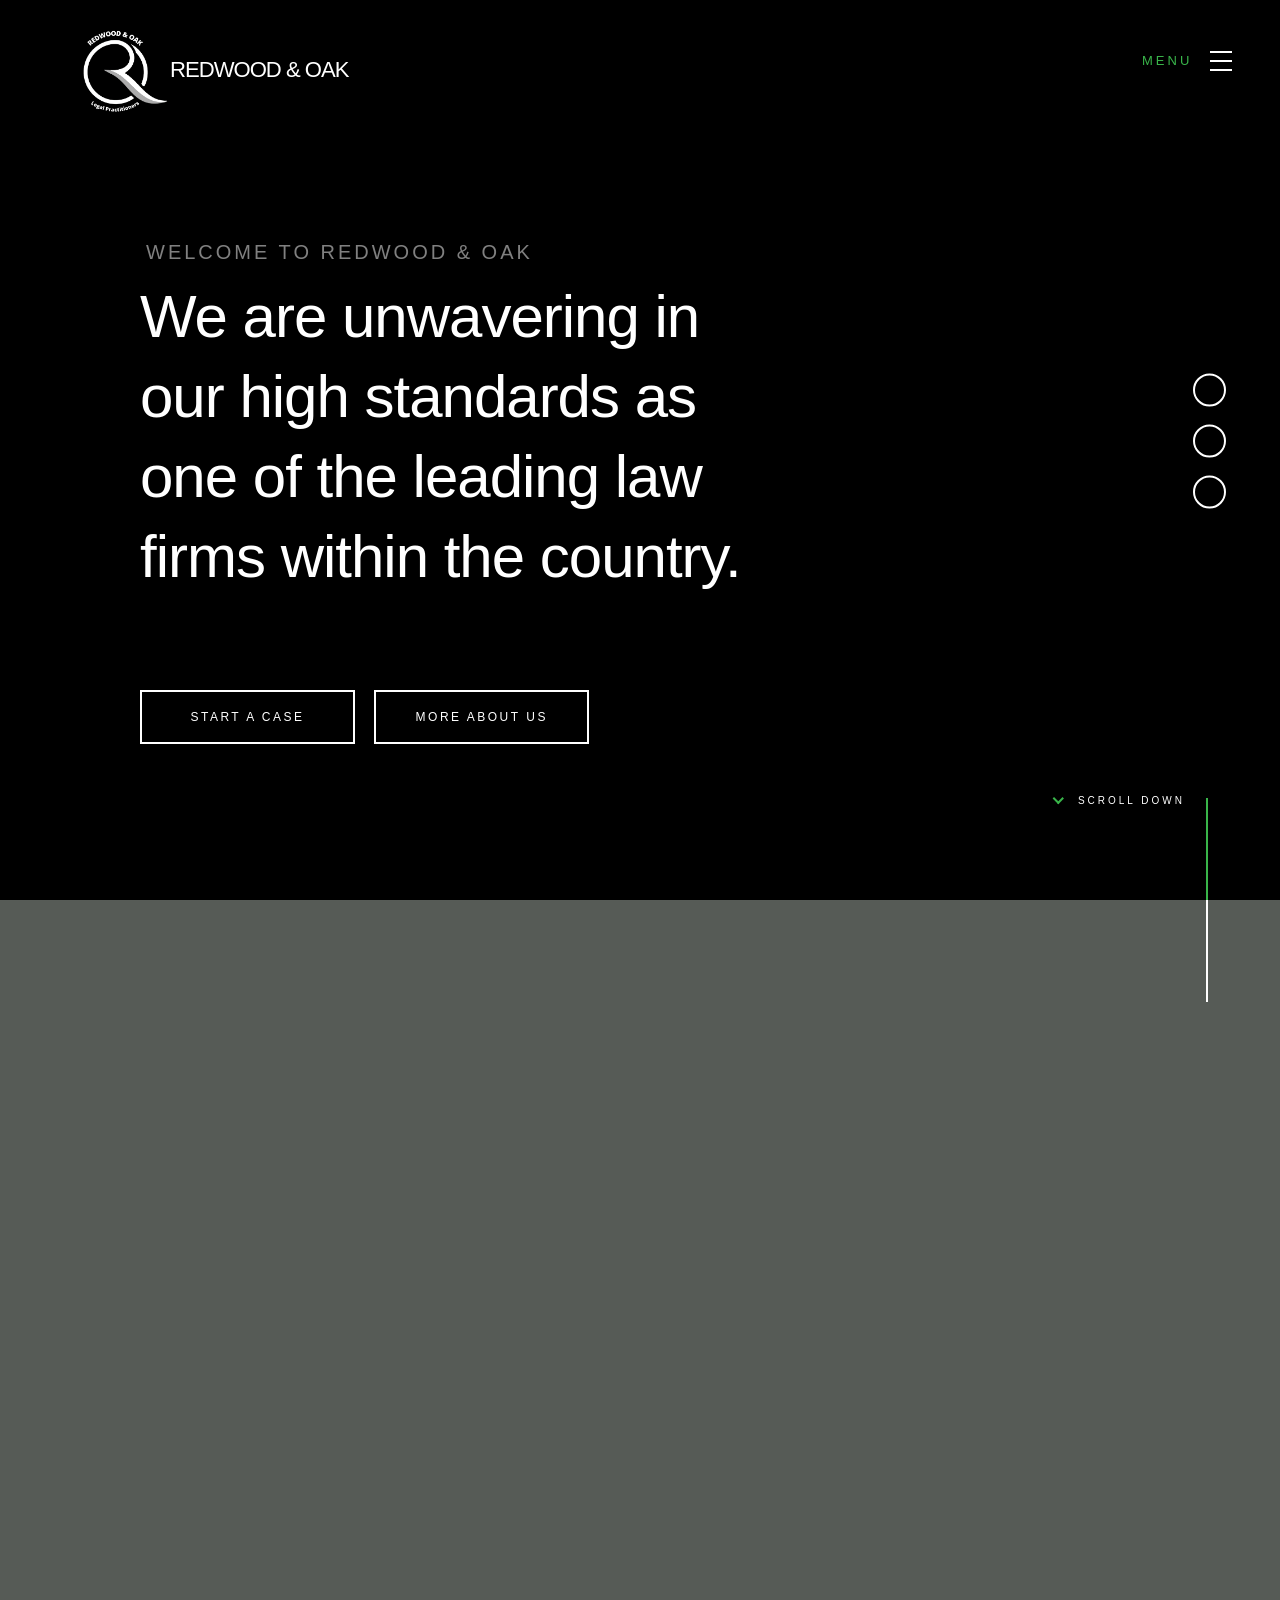
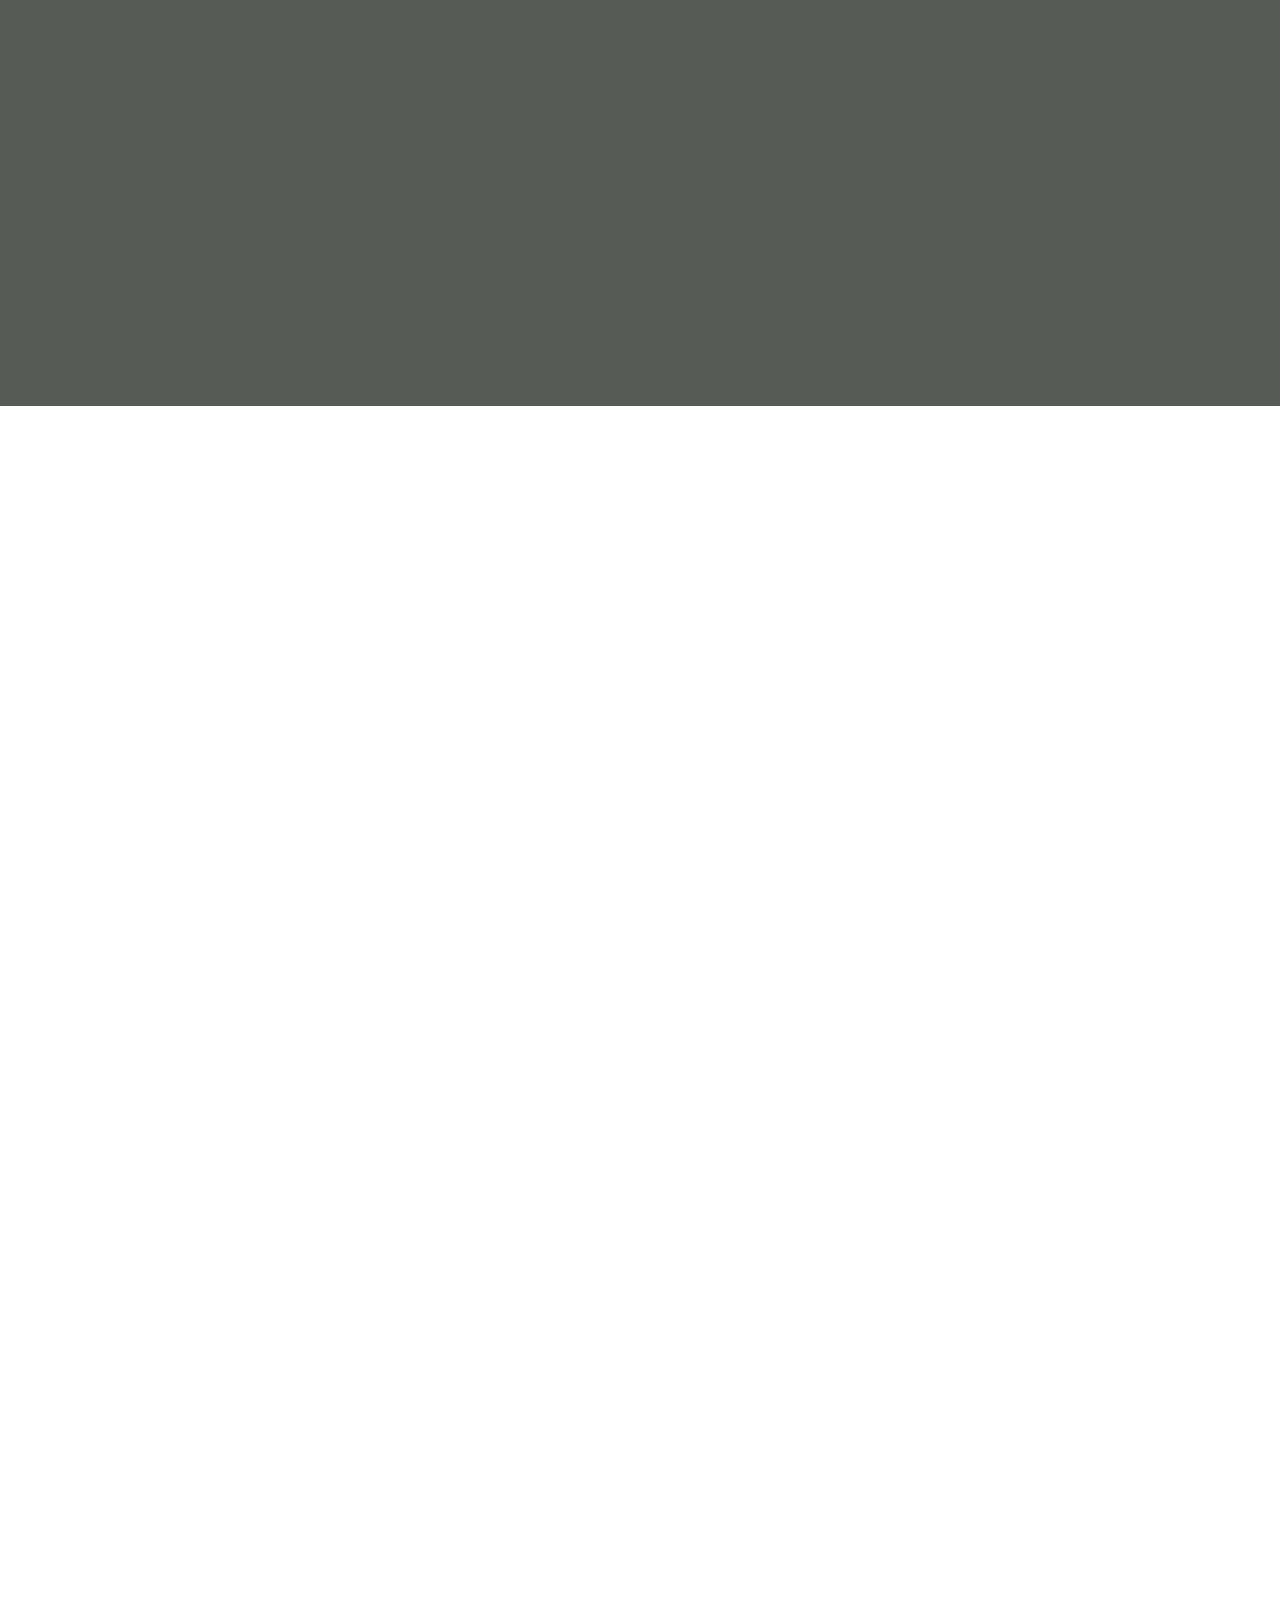
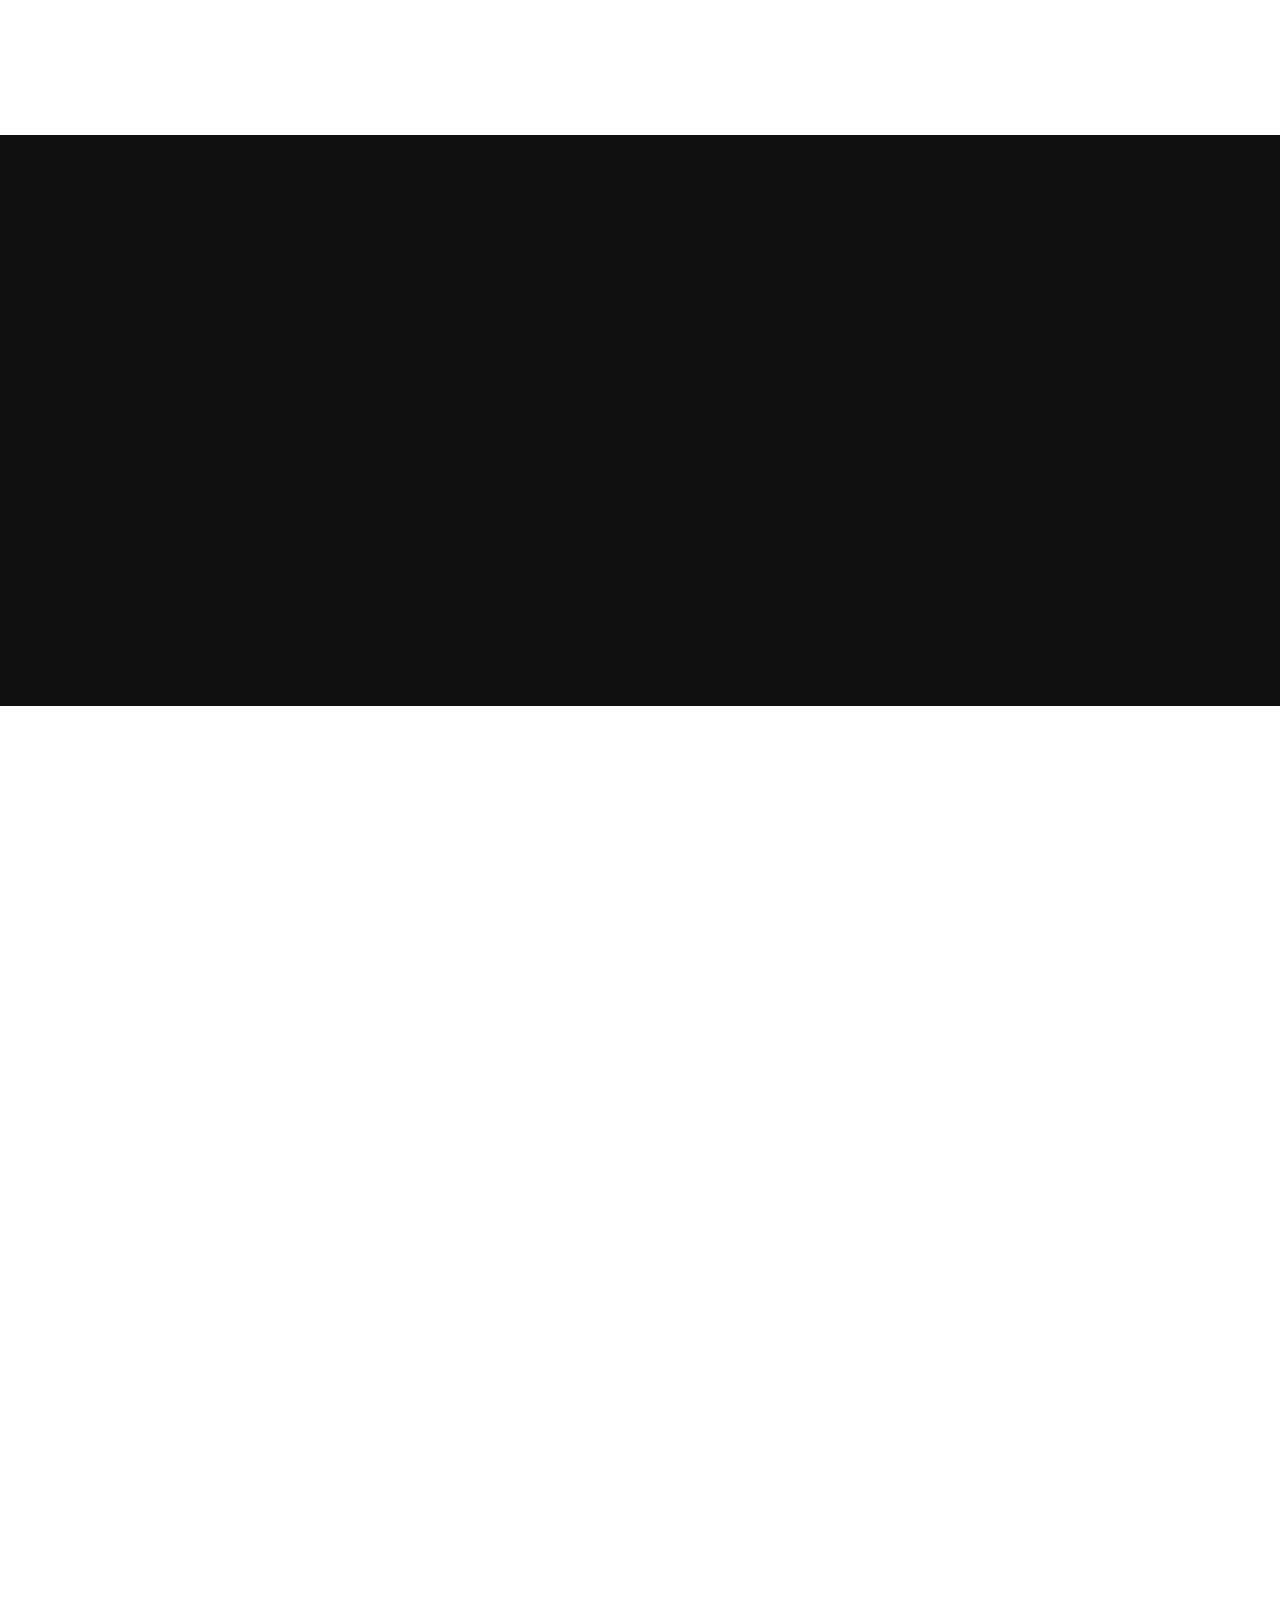
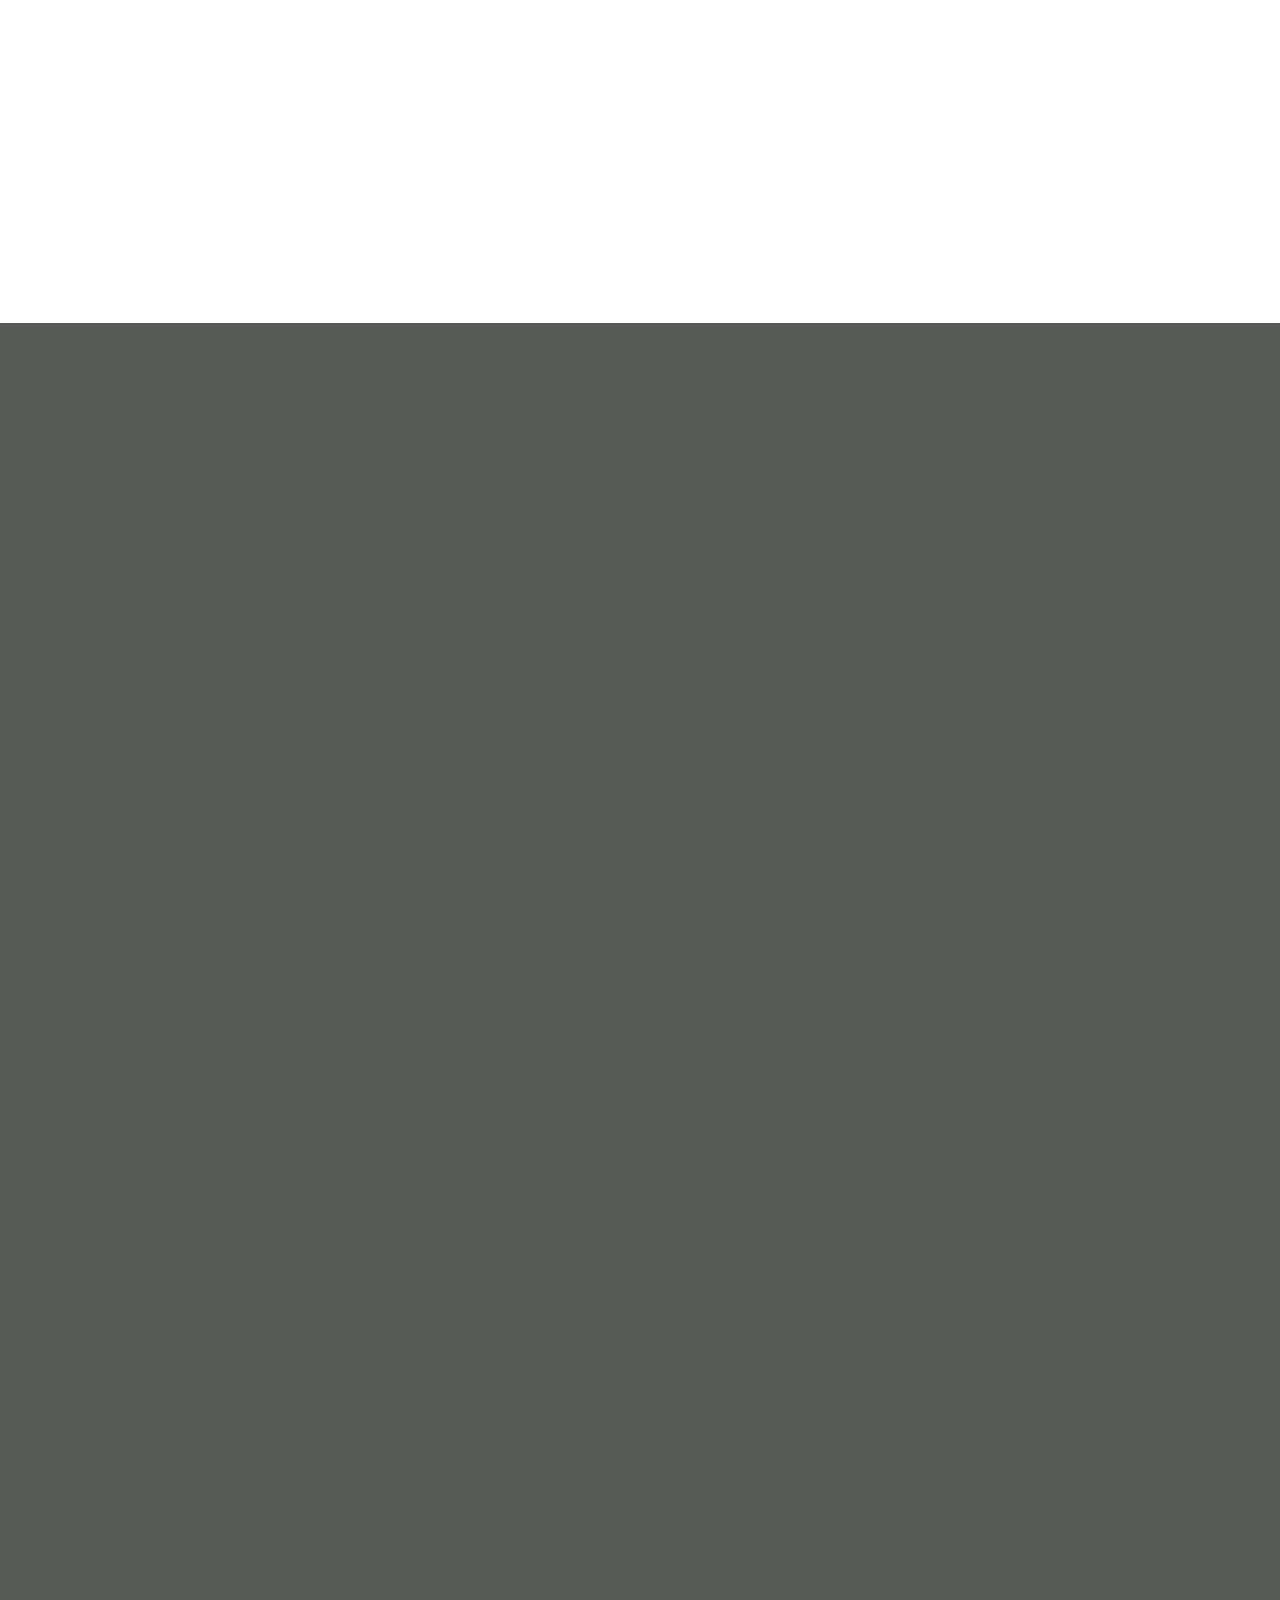
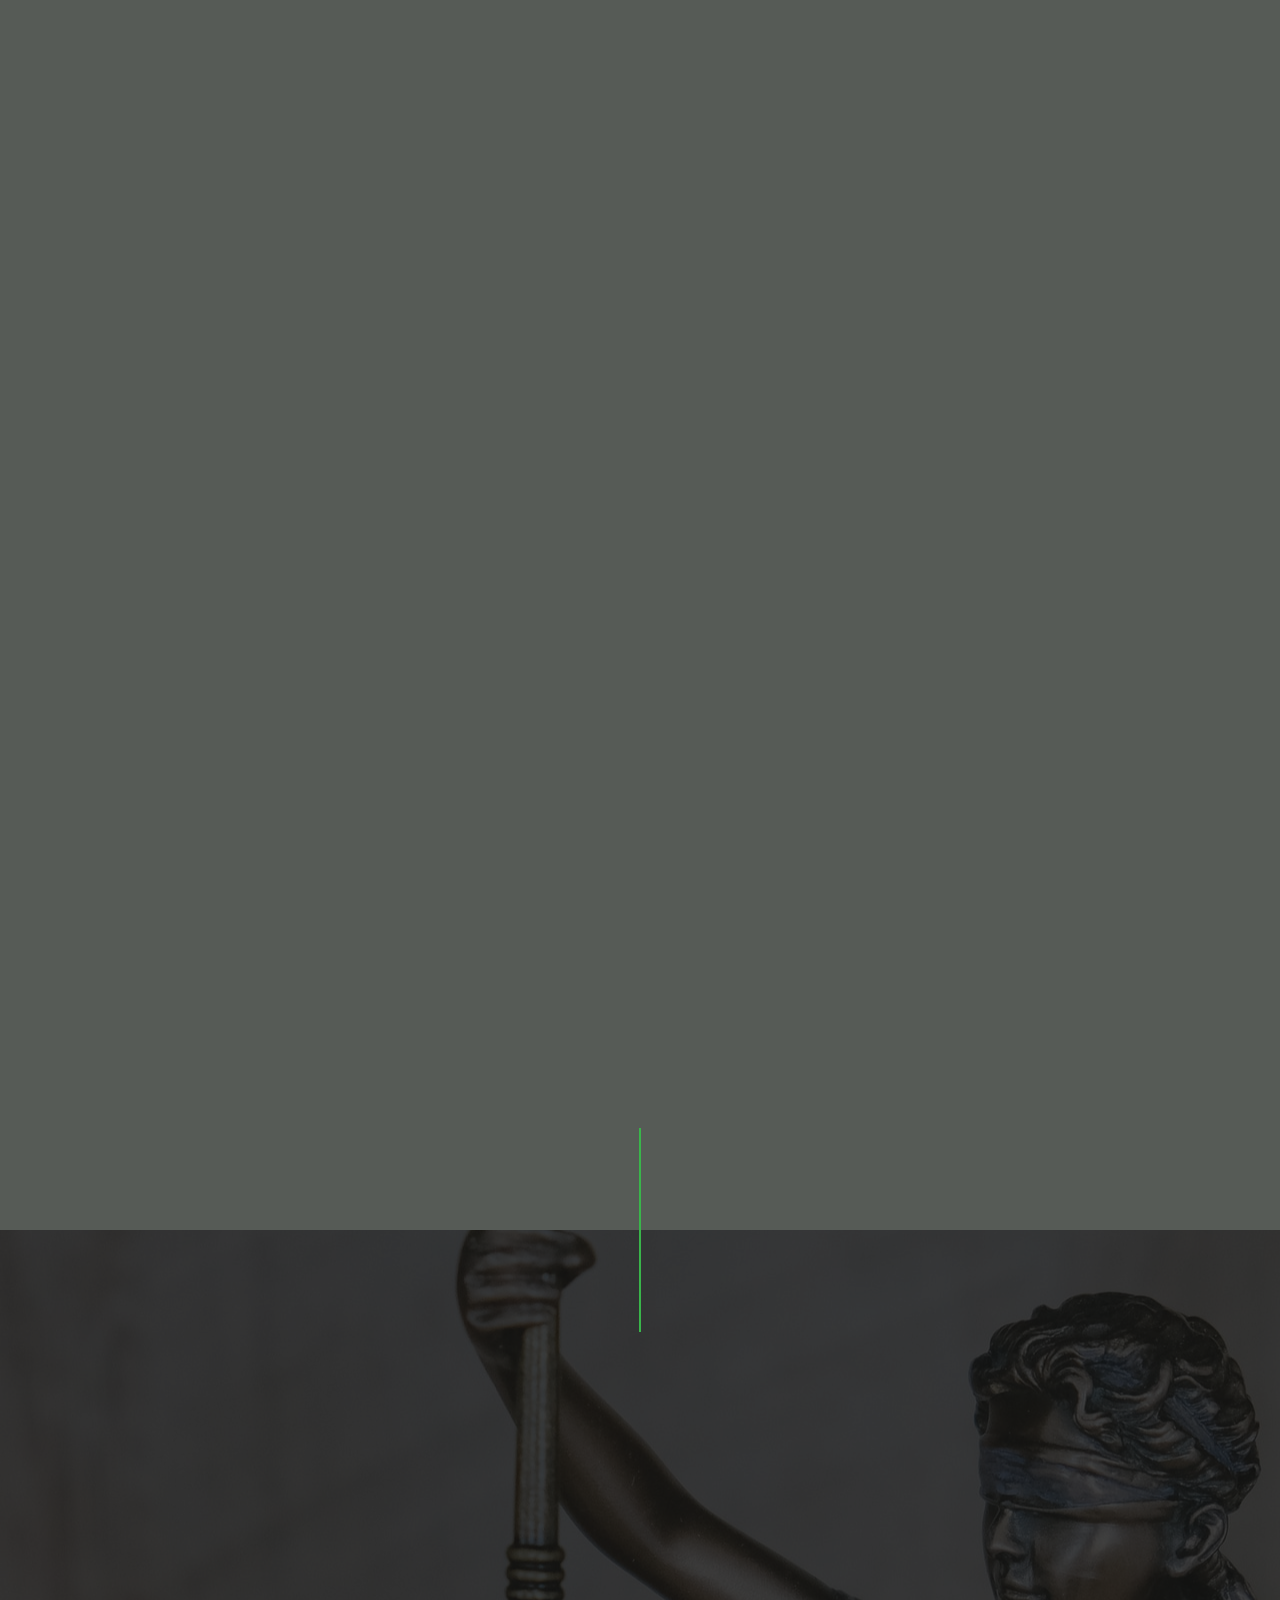
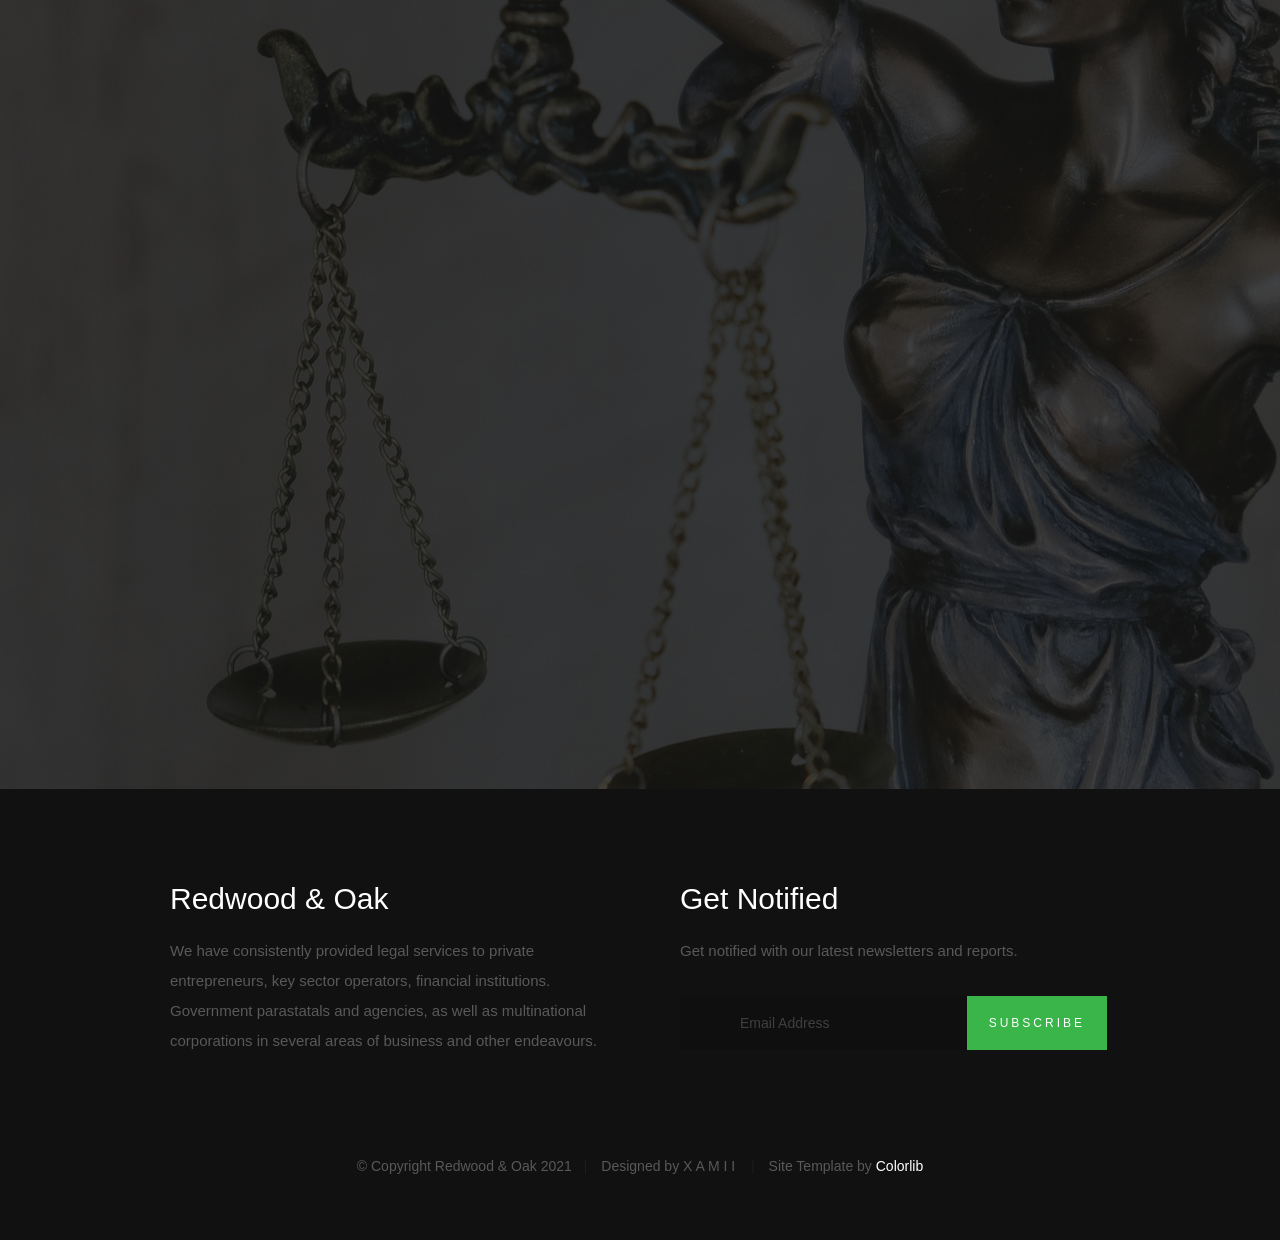
==== index.html @ 97a29e8b "Update index.html" ====
<!DOCTYPE html>
<!--[if lt IE 9 ]><html class="no-js oldie" lang="en"> <![endif]-->
<!--[if IE 9 ]><html class="no-js oldie ie9" lang="en"> <![endif]-->
<!--[if (gte IE 9)|!(IE)]><!-->
<html class="no-js" lang="en">
<!--<![endif]-->

<head>

    <!--- basic page needs
    ================================================== -->
    <meta charset="utf-8">
    <title>Redwood & Oak</title>
    <meta name="description" content="Redwood and Oak, Nigerian law firms, Law firms in Nigeria, Top law firms in Nigeria, Best law firms in Nigeria, Law firms in Port-Harcourt, Nigeria, Law, Port-Harcourt, Court, Litigation, Business Law, Criminal Law, Land Law, Commercial Law,Property Law">
    <meta name="author" content="Redwood and Oak">

    <!-- mobile specific metas
    ================================================== -->
    <meta name="viewport" content="width=device-width, initial-scale=1">

    <!-- CSS
    ================================================== -->
    <link rel="stylesheet" href="css/base.css">
    <link rel="stylesheet" href="css/vendor.css">
    <link rel="stylesheet" href="css/main.css">

    <!-- script
    ================================================== -->
    <script src="js/modernizr.js"></script>
    <script src="js/pace.min.js"></script>

    <!-- favicons
    ================================================== -->
    <link rel="shortcut icon" href="images/RWbg1.png" type="image/x-icon">
    <link rel="icon" href="images/RWbg1.png" type="image/x-icon">

</head>

<body id="top">

    <!-- header
    ================================================== -->
    <header class="s-header">

        <div class="header-logo">
            <a class="site-logo" href="index.html">
                <img src="images/RWlogo2.png" alt="Homepage">
            </a>
            <h1>REDWOOD & OAK</h1>
            
        </div>

        <nav class="header-nav">

            <a href="#0" class="header-nav__close" title="close"><span>Close</span></a>

            <div class="header-nav__content">
                <h3>Navigation</h3>
                
                <ul class="header-nav__list">
                    <li class="current"><a class="smoothscroll"  href="#home" title="home">Home</a></li>
                    <li><a class="smoothscroll"  href="#about" title="about">About</a></li>
                    <li><a class="smoothscroll"  href="#services" title="services">Services</a></li>
                    <li><a class="smoothscroll"  href="#works" title="works">Our Team</a></li>
                    <li><a class="smoothscroll"  href="#clients" title="clients">Clients</a></li>
                    <li><a class="smoothscroll"  href="#contact" title="contact">Contact</a></li>
                </ul>
    
                <p> OUR VISION <br> To be the Go-To Law Firm <br> 
                    
                    OUR MISSION  <br> To Render Effective Service with Proffesionalism & Integrity</p>
    
                <ul class="header-nav__social">
                    <li>
                        <a href="#"><i class="fa fa-facebook"></i></a>
                    </li>
                    <li>
                        <a href="#"><i class="fa fa-twitter"></i></a>
                    </li>
                    <li>
                        <a href="#"><i class="fa fa-instagram"></i></a>
                    </li>
                
                </ul>

            </div> <!-- end header-nav__content -->

        </nav>  <!-- end header-nav -->

        <a class="header-menu-toggle" href="#0">
            <span class="header-menu-text">Menu</span>
            <span class="header-menu-icon"></span>
        </a>

    </header> <!-- end s-header -->


    <!-- home
    ================================================== -->
    <section id="home" class="s-home target-section" data-parallax="scroll" data-image-src="images/ham2.jpg" data-natural-width=1920 data-natural-height=1280 data-position-y=center>

        <div class="overlay"></div>
        <div class="shadow-overlay"></div>

        <div class="home-content">

            <div class="row home-content__main">

                <h3>Welcome to Redwood & Oak</h3>

                <h1>
                    We are unwavering in <br>
                    our high standards as <br>
                    one of the leading law <br>
                    firms within the country.
                </h1>

                <div class="home-content__buttons">
                    <a href="#contact" class="smoothscroll btn btn--stroke">
                        Start a Case
                    </a>
                    <a href="#about" class="smoothscroll btn btn--stroke">
                        More About Us
                    </a>
                </div>

            </div>

            <div class="home-content__scroll">
                <a href="#about" class="scroll-link smoothscroll">
                    <span>Scroll Down</span>
                </a>
            </div>

            <div class="home-content__line"></div>

        </div> <!-- end home-content -->


        <ul class="home-social">
            <li>
                <a href="#0"><i class="fa fa-facebook" aria-hidden="true"></i><span>Facebook</span></a>
            </li>
            <li>
                <a href="#0"><i class="fa fa-twitter" aria-hidden="true"></i><span>Twiiter</span></a>
            </li>
            <li>
                <a href="#0"><i class="fa fa-instagram" aria-hidden="true"></i><span>Instagram</span></a>
            </li>
            
        </ul> 
        <!-- end home-social -->

    </section> <!-- end s-home -->


    <!-- about
    ================================================== -->
    <section id='about' class="s-about">

        <div class="row section-header has-bottom-sep" data-aos="fade-up">
            <div class="col-full">
                <h3 class="subhead subhead--dark">Hello There</h3>
                <h1 class="display-1 display-1--light">We Are Redwood & Oak <br> Legal Practitioners</h1>
            </div>
        </div> <!-- end section-header -->

        <div class="row about-desc" data-aos="fade-up">
            <div class="col-full">
                <p>
                    Consistently aimed at protecting the interests of its clients and poised to meet the challenges of a dynamic economy, Redwood & Oak is a Firm of brilliant, competent, insightful and experienced Legal Practitioners equipped with up-to-date information technology systems with varied experiences in different areas of legal practice, who make good use of sound judgment and modern tools to accomplish the Firm’s goals. 
                </p>
                <p>Besides professionalism, results, speed and innovation are the main thrust of the Firm’s practice.</p>
            </div>
        </div> <!-- end about-desc -->

        <div class="row about-stats stats block-1-3 block-m-1-2 block-mob-full" data-aos="fade-up">
                
            <div class="col-block stats__col ">
                <div class="stats__count">15</div>
                <h5>Awards Received</h5>
            </div>
            <!-- <div class="col-block stats__col">
                <div class="stats__count">1505</div>
                <h5>Cups of Coffee</h5>
            </div> -->
            <div class="col-block stats__col">
                <div class="stats__count">102</div>
                <h5>Cases Completed</h5>
            </div>
            <div class="col-block stats__col">
                <div class="stats__count">105</div>
                <h5>Happy Clients</h5> 
            </div>

        </div> <!-- end about-stats -->
        <div class="about__line"></div>

    </section> <!-- end s-about -->


    <!-- services
    ================================================== -->
    <section id='services' class="s-services">

        <div class="row section-header has-bottom-sep" data-aos="fade-up">
            <div class="col-full">
                <h3 class="subhead">What We Do</h3>
                <h1 class="display-2">We’ve got everything you need to handle that case today.</h1>
            </div>
        </div> <!-- end section-header -->

        <div class="row services-list block-1-2 block-tab-full">

            <div class="col-block service-item" data-aos="fade-up">
                <div class="service-icon">
                    <i class="icon-earth"></i>
                </div>
                <div class="service-text">
                    <h3 class="h2">Commercial & Cooporate</h3>
                    <p>We provide adequate cooporate advisory services to various businesses using our vast experience to provide pragmatic
                        and innovative business solutions that aids our clients implementation of effective business practices.
                    </p>
                </div>
            </div>

            <div class="col-block service-item" data-aos="fade-up">
                <div class="service-icon">
                    <i class="icon-group"></i>
                </div>
                <div class="service-text">
                    <h3 class="h2">Finance</h3>
                    <p>Our Finance Practice we provide a vast range of legal services to financial institutions, advisers and service regulators, 
                        as well as individual and corporate clients across various sectors and industries.
                    </p>
                </div>
            </div>

            <div class="col-block service-item" data-aos="fade-up">
                <div class="service-icon">
                    <i class="icon-group"></i>
                </div>  
                <div class="service-text">
                    <h3 class="h2">Real Estate</h3>
                    <p>We offer advantages arising from our proven capability in dealing with challenges that arise in large scale corporate finance transaction in the real estate sector.
                       We assist them with Major acquisition, administering & selling down of holding structures.
                       Including construction and environmental matters
                       Letting, sale and leaseback arrangements.
                    </p>
                </div>
            </div>

            <div class="col-block service-item" data-aos="fade-up">
                <div class="service-icon">
                    <i class="icon-earth"></i>
                </div>
                <div class="service-text">
                    <h3 class="h2">Tax</h3>
                    <p>We provide provide complex transaction structuring tax advice as well as implementation support to clients.  
                       Well renowned for our excellent work in representing leading businesses in tax related domestic and international arbitrations, 
                        litigation and negotiations against various levels of government in Nigeria.
                    </p>
                </div>
            </div>

            <div class="col-block service-item" data-aos="fade-up">
                <div class="service-icon">
                    <i class="icon-earth"></i>
                </div>
                <div class="service-text">
                    <h3 class="h2">Energy(Oil & Gas) & Natural Resources</h3>
                    <p>Our expertise spans the entire value chain from upstream exploration and production to oil and gas processing, transportation, commercialization and utilization.
                        We also advise on environmental and regulatory requirements, and assist in formulating and evaluating various methods of Project Financing. 
                    </p>
                </div>
            </div>
    
            <div class="col-block service-item" data-aos="fade-up">
                <div class="service-icon"><i class="icon-lego-block"></i></div>
                <div class="service-text">
                    <h3 class="h2">Other Competences</h3>
                    <ul style="list-style-type: none;">
                        <li>Aviation Law</li>
                        <li>Maritime Law</li>
                        <li>Criminal Litigation</li>
                        <li>Family Law</li>
                        <li>Industrial and Labour Law</li>
                        <li>Collection and Recoveries</li>
                    </ul>
                </div>
            </div>

        </div> <!-- end services-list -->

    </section> <!-- end s-services -->


    <!-- works
    ================================================== -->
    <section id='works' class="s-works">

        <div class="intro-wrap">
                
            <div class="row section-header has-bottom-sep light-sep" data-aos="fade-up">
                <div class="col-full">
                    <h3 class="subhead">Our Team</h3>
                    <h1 class="display-2 display-2--light">Our Highly Skilled Team </h1>
                </div>
            </div> <!-- end section-header -->

        </div> <!-- end intro-wrap -->

        <div class="row works-content">
            <div class="col-full masonry-wrap">
                <div class="masonry">
    
                    <div class="masonry__brick" data-aos="fade-up">
                        <div class="item-folio">
                                
                            <div class="item-folio__thumb">
                                <a href="images/portfolio/gallery/omu1.jpg" class="thumb-link" title="" data-size="3092x3865">
                                    <img src="images/portfolio/omu1.jpg" 
                                         alt="">
                                </a>
                            </div>
    
                            <div class="item-folio__text">
                                <h3 class="item-folio__title">
                                    FRANK-BRIGGS, OMUBO VICTOR (JP)
                                </h3>
                                <p class="item-folio__cat">
                                   PRINCIPAL SOLICITOR
                                </p>
                            </div>
    
                            <a href="#" class="item-folio__project-link" title="Project link">
                                <i class="icon-link"></i>
                            </a>
    
                            <div class="item-folio__caption">
                                <p>
                                Obtained a Law Degree from Rivers State University of Science and Technology (now Rivers State University), Port Harcourt. 
                                Admitted to the Nigerian Bar in December 1993.<br>
                                Member of the following Professional Bodies and Societies: <br>
                                International Bar Association<br>
                                Commonwealth Lawyers Associations<br>
                                Nigerian Bar Association<br>
                                Section on Business Law of the Nigerian Bar Association. <br>
                                Section on Legal Practice of the Nigerian Bar Association.<br>
                                Nigerian Maritime Association.<br>
                                His Practice Areas include: Admiralty Law, Arbitration & ADR, Corporate & Commercial Law, Corporate Governance Practice, Energy & Natural Resources, Family Law, Legal Advisory, Company Secretarial & Regulatory Compliance, Taxation and Litigation.

                                </p>
                            </div>
    
                        </div>
                    </div> <!-- end masonry__brick -->

                    <div class="masonry__brick" data-aos="fade-up">
                        <div class="item-folio">
                                
                            <div class="item-folio__thumb">
                                <a href="images/portfolio/gallery/mart.jpg" class="thumb-link" title="Woodcraft" data-size="3192x3990">
                                    <img src="images/portfolio/mart.jpg" 
                                          alt="">
                                </a>
                            </div>
    
                            <div class="item-folio__text">
                                <h3 class="item-folio__title">
                                    ANAGOR, MARTIN OKECHUKWU
                                </h3>
                                <p class="item-folio__cat">
                                    SENIOR ASSOCIATE
                                </p>
                            </div>
    
                            <a href="#" class="item-folio__project-link" title="Project link">
                                <i class="icon-link"></i>
                            </a>
    
                            <div class="item-folio__caption">
                                <p>
                                    	Obtained a Law Degree from University of Calabar, Cross River State. 
                                    	Admitted to the Nigerian Bar in November 2007. <br>
                                    	Member of the following Professional Societies: <br>
                                    	Nigerian Bar Association. <br>
                                    	Section on Legal Practice of the Nigerian Bar Association. <br>
                                    	His Practice Areas include: Corporate & Commercial Law, Customary Law, Energy & Natural Resources, Family Law, Legal Advisory, Taxation and Litigation.

                                </p>
                            </div>
    
                        </div>
                    </div> <!-- end masonry__brick -->
    
                    <div class="masonry__brick" data-aos="fade-up">
                        <div class="item-folio">
                                
                            <div class="item-folio__thumb">
                                <a href="images/portfolio/gallery/nne.jpg" class="thumb-link" title="The Beetle Car" data-size="2790x3990">
                                    <img src="images/portfolio/nne.jpg"
                                         alt="">
                                </a>
                            </div>
    
                            <div class="item-folio__text">
                                <h3 class="item-folio__title">
                                    ANIONWU - OYEGBANREN, NNEKA JENNIFER
                                </h3>
                                <p class="item-folio__cat">
                                    SENIOR ASSOCIATE
                                </p>
                            </div>
    
                            <a href="#" class="item-folio__project-link" title="Project link">
                                <i class="icon-link"></i>
                            </a>
    
                            <div class="item-folio__caption">
                                <p>
                                    Obtained a Law Degree from University of Jos, Plateau State.
                                    Admitted to the Nigerian Bar in November 2007.
                                    Holds a Post Graduate Diploma in Maritime Law.<br>
                                    Member of the following Professional Societies: <br>
                                    Nigerian Bar Association.<br>
                                    Chartered Institute of Arbitration (UK). <br>
                                    Member of Section on Business Law of the Nigerian Bar Association.<br>
                                    Member of Section on Legal Practice of the Nigerian Bar Association.<br>
                                    Her Practice Areas include: Arbitration, Corporate & Commercial Law, Energy & Natural Resources, Family Law, Legal Advisory, Company Secretarial & Regulatory Compliance, Maritime Law, Property Law and Taxation.

                                </p>
                            </div>
    
                        </div>
                    </div> <!-- end masonry__brick -->
    
                    <div class="masonry__brick" data-aos="fade-up">
                        <div class="item-folio">
                                
                            <div class="item-folio__thumb">
                                <a href="images/portfolio/gallery/jam.jpg" class="thumb-link" title="Grow Green" data-size="3192x3990">
                                    <img src="images/portfolio/jam.jpg" 
                                        alt="">
                                </a>
                            </div>
    
                            <div class="item-folio__text">
                                <h3 class="item-folio__title">
                                    HUOMA, JAMES BANK AGWU 
                                </h3>
                                <p class="item-folio__cat">
                                    ASSOCIATE
                                </p>
                            </div>
    
                            <a href="#" class="item-folio__project-link" title="Project link">
                                <i class="icon-link"></i>
                            </a>
    
                            <div class="item-folio__caption">
                                <p>
                                    Obtained a Law Degree from Babcock University, Ilishan – Remo, Ogun State.
                                    Admitted to the Nigerian Bar in December 2017. <br>
                                    Member of the Nigerian Bar Association. <br>
                                    His Practice Areas include: Corporate & Commercial Law, Customary Law, Family Law and Litigation.

                                </p>
                            </div>
    
                        </div>
                    </div> <!-- end masonry__brick -->

                    <div class="masonry__brick" data-aos="fade-up">
                        <div class="item-folio">
                                
                            <div class="item-folio__thumb">
                                <a href="images/portfolio/gallery/eke.jpg" class="thumb-link" title="Guitarist" data-size="3192x3990">
                                    <img src="images/portfolio/eke.jpg" 
                                         alt="">
                                </a>
                            </div>
    
                            <div class="item-folio__text">
                                <h3 class="item-folio__title">
                                    ANI, EKENE DANIEL
                                </h3>
                                <p class="item-folio__cat">
                                    ASSOCIATE
                                </p>
                            </div>
    
                            <a href="#" class="item-folio__project-link" title="Project link">
                                <i class="icon-link"></i>
                            </a>
    
                            <div class="item-folio__caption">
                                <p>
                                    Obtained a Law Degree from University of Nigeria, Nsukka.
                                    Admitted to the Nigerian Bar in December 2016.<br>
                                    Member of the following Professional Societies: <br>
                                    Nigerian Bar Association. <br>
                                    Nigerian Institute of Chartered Arbitrators. <br>
                                    Institute of Safety Professionals of Nigeria.<br>
                                    His Practice Areas include: Arbitration & Mediation, Corporate & Commercial Law and Litigation

                                </p>
                            </div>
    
                        </div>
                    </div> <!-- end masonry__brick -->
    
                    <div class="masonry__brick" data-aos="fade-up">
                        <div class="item-folio">
                                
                            <div class="item-folio__thumb">
                                <a href="images/portfolio/gallery/jo.jpg" class="thumb-link" title="Palmeira" data-size="3192x3990">
                                    <img src="images/portfolio/jo.jpg"
                                        alt="">
                                </a>
                            </div>
    
                            <div class="item-folio__text">
                                <h3 class="item-folio__title">
                                    UGWU, JOSHUA CHINEDU
                                </h3>
                                <p class="item-folio__cat">
                                    ASSOCIATE
                                </p>
                            </div>
    
                            <a href="#" class="item-folio__project-link" title="Project link">
                                <i class="icon-link"></i>
                            </a>
    
                            <div class="item-folio__caption">
                                <p>
                                    Obtained a Law Degree from Enugu State University of Science and Technology. 
                                    Admitted to the Nigerian Bar in December 2017.<br>
                                    Member of the following Professional Societies: <br>
                                    Nigerian Bar Association<br>
                                    Chartered Institute of Arbitrators (UK)<br>
                                    International Intellectual Property Law Association<br>
                                    His Practice Areas include: Arbitration, Corporate & Commercial Law, 
                                    International Property Law, International Trade Law, Labour Law, 
                                    Public Trade Law, Taxation and Litigation.

                                </p>
                            </div>
    
                        </div>
                    </div> <!-- end masonry__brick -->

                </div> <!-- end masonry -->
            </div> <!-- end col-full -->
        </div> <!-- end works-content -->

    </section> <!-- end s-works -->


    <!-- clients
    ================================================== -->
    <section id="clients" class="s-clients">

        <div class="row section-header" data-aos="fade-up">
            <div class="col-full">
                <h3 class="subhead">Some of Our Clients</h3>
                <h1 class="display-2">Redwood & Oak has been honored to
                partner up with these clients</h1>
            </div>
        </div> <!-- end section-header -->

        <div class="row clients-outer" data-aos="fade-up">
            <div class="col-full">
                <div class="clients">
                    
                    <a href="#0" title="" class="clients__slide"><img src="images/clients/FBLogo.png" /></a>                  
                    <a href="#0" title="" class="clients__slide"><img src="images/clients/FMBN.jpg" /></a>
                    <a href="#0" title="" class="clients__slide"><img src="images/clients/RIRS.png" /></a>
                    <a href="#0" title="" class="clients__slide"><img src="images/clients/EES.jpg" /></a>
                    <a href="#0" title="" class="clients__slide"><img src="images/clients/BTP.png" /></a>
                    <a href="#0" title="" class="clients__slide"><img src="images/clients/Lumb.png" /></a>
                    <a href="#0" title="" class="clients__slide"><img src="images/clients/Nexim.png" /></a>
                    
                    
                    <!-- <a href="#0" title="" class="clients__slide"><img src="images/clients/magento.png" /></a> -->
                     
                </div> <!-- end clients -->
            </div> <!-- end col-full -->
        </div> <!-- end clients-outer -->

        <div class="row clients-testimonials" data-aos="fade-up">
            <div class="col-full">
                <div class="testimonials">

                    <div class="testimonials__slide">

                        <p>REDWOOD & OAK has consistently provided legal services to private entrepreneurs, key sector operators, financial institutions. Government parastatals and agencies, as well as multinational corporations in several areas of business and other endeavours. </p>

                       
                        

                    </div>

                    <div class="testimonials__slide">
                        
                        <p>From our client’s feedback, we are acclaimed to be very innovative and outstanding in the provision of efficient, timely and cost-effective legal solutions to matters brought to us.</p>

                        

                    </div>


                </div><!-- end testimonials -->
                
            </div> <!-- end col-full -->
        </div> <!-- end client-testimonials -->

    </section> <!-- end s-clients -->


    <!-- contact
    ================================================== -->
    <section id="contact" class="s-contact">

        <div class="overlay"></div>
        <div class="contact__line"></div>

        <div class="row section-header" data-aos="fade-up">
            <div class="col-full">
                <h3 class="subhead">Contact Us</h3>
                <h1 class="display-2 display-2--light">Reach out for a new case or just say hello</h1>
            </div>
        </div>

        <div class="row contact-content" data-aos="fade-up">
            
            

            <div class="contact-secondary">
                <div class="contact-info">

                    <h3 class="h6 hide-on-fullwidth">Contact Info</h3>

                    <div class="cinfo">
                        <h5>Where to Find Us</h5>
                        <p>
                            
                            No. 5 OHAETO STREET, D/LINE <br> 
                            PORT HARCOURT, RIVERS STATE,<br>
                            500272 NIGERIA.
                        </p>
                    </div>

                    <div class="cinfo">
                        <h5>Email Us At</h5>
                        <p>
                            info@redwood-oak.com.ng
                            
                        </p>
                    </div>

                    <div class="cinfo">
                        <h5>Call Us At</h5>
                        <p>
                            Phone: (+234) 813 203 3636 <br>
                            SMS: (+234) 908 203 3636 <br>
                    
                        </p>
                    </div>

                    <ul class="contact-social">
                        <li>
                            <a href="#"><i class="fa fa-facebook" aria-hidden="true"></i></a>
                        </li>
                        <li>
                            <a href="#"><i class="fa fa-twitter" aria-hidden="true"></i></a>
                        </li>
                        <li>
                            <a href="#"><i class="fa fa-instagram" aria-hidden="true"></i></a>
                        </li>
                        
                    </ul> <!-- end contact-social -->

                </div> <!-- end contact-info -->
            </div> <!-- end contact-secondary -->

        </div> <!-- end contact-content -->

    </section> <!-- end s-contact -->


    <!-- footer
    ================================================== -->
    <footer>

        <div class="row footer-main">

            <div class="col-six tab-full left footer-desc">
                <h2>Redwood & Oak</h2>
                <p>We have consistently provided legal services to private entrepreneurs, key sector operators, financial institutions. Government parastatals and agencies, as well as multinational corporations in several areas of business and other endeavours. </p>

            </div>

            <div class="col-six tab-full right footer-subscribe">

                <h2>Get Notified</h2>
                <p>Get notified with our latest newsletters and reports.</p>

                <div class="subscribe-form">
                    <form id="mc-form" class="group" novalidate="true">
                        <input type="email" value="" name="EMAIL" class="email" id="mc-email" placeholder="Email Address" required="">
                        <input type="submit" name="subscribe" value="Subscribe">
                        <label for="mc-email" class="subscribe-message"></label>
                    </form>
                </div>

            </div>

        </div> <!-- end footer-main -->

        <div class="row footer-bottom">

            <div class="col-twelve">
                <div class="copyright">
                    <span>© Copyright Redwood & Oak 2021</span> 
                    <span>Designed by X A M I I </span> 
                    <span>Site Template by <a href="https://www.colorlib.com/">Colorlib</a></span>	
                </div>

                <div class="go-top">
                    <a class="smoothscroll" title="Back to Top" href="#top"><i class="icon-arrow-up" aria-hidden="true"></i></a>
                </div>
            </div>

        </div> <!-- end footer-bottom -->

    </footer> <!-- end footer -->


     <!-- photoswipe background
    ================================================== -->
    <div aria-hidden="true" class="pswp" role="dialog" tabindex="-1">

        <div class="pswp__bg"></div>
        <div class="pswp__scroll-wrap">

            <div class="pswp__container">
                <div class="pswp__item"></div>
                <div class="pswp__item"></div>
                <div class="pswp__item"></div>
            </div>

            <div class="pswp__ui pswp__ui--hidden">
                <div class="pswp__top-bar">
                    <div class="pswp__counter"></div><button class="pswp__button pswp__button--close" title="Close (Esc)"></button> 
                     <button class="pswp__button pswp__button--fs" title="Toggle fullscreen"></button> 
                    
                    <div class="pswp__preloader">
                        <div class="pswp__preloader__icn">
                            <div class="pswp__preloader__cut">
                                <div class="pswp__preloader__donut"></div>
                            </div>
                        </div>
                    </div>
                </div>
                <div class="pswp__share-modal pswp__share-modal--hidden pswp__single-tap">
                    <div class="pswp__share-tooltip"></div>
                </div><button class="pswp__button pswp__button--arrow--left" title="Previous (arrow left)"></button> <button class="pswp__button pswp__button--arrow--right" title=
                "Next (arrow right)"></button>
                <div class="pswp__caption">
                    <div class="pswp__caption__center"></div>
                </div>
            </div>

        </div>

    </div> <!-- end photoSwipe background -->


    <!-- preloader
    ================================================== -->
    <div id="preloader">
        <div id="loader">
            <div class="line-scale-pulse-out">
                <div></div>
                <div></div>
                <div></div>
                <div></div>
                <div></div>
            </div>
        </div>
    </div>


    <!-- Java Script
    ================================================== -->
    <script src="js/jquery-3.2.1.min.js"></script>
    <script src="js/plugins.js"></script>
    <script src="js/main.js"></script>

</body>

</html>
---- css/base.css ----
/* =================================================================== 
 *
 *  Glint v1.0 Base Stylesheet
 *  11-20-2017
 *  ------------------------------------------------------------------
 *
 *  TOC:
 *  # imports 
 *  # normalize
 *  # basic/base setup styles
 *      ## Media
 *      ## Typography resets 
 *      ## links
 *      ## inputs
 *  # grid
 *      ## medium size devices
 *      ## tablets
 *      ## mobile devices
 *      ## small mobile devices
 *  # block grids
 *      ## medium size devices
 *      ## tablets
 *      ## mobile devices
 *      ## small mobile devices
 *  # MISC
 *
 * =================================================================== */


/* ===================================================================
 * # imports 
 *
 * ------------------------------------------------------------------- */
@import url("font-awesome/css/font-awesome.min.css");
@import url("micons/micons.css");
@import url("fonts.css");


/* ===================================================================
 * # normalize
 * normalize.css v5.0.0 | MIT License | 
 * github.com/necolas/normalize.css
 *
 * ------------------------------------------------------------------- */
html {
    font-family: sans-serif;
    line-height: 1.15;
    -ms-text-size-adjust: 100%;
    -webkit-text-size-adjust: 100%;
}

body {
    margin: 0;
}

article,
aside,
footer,
header,
nav,
section {
    display: block;
}

h1 {
    font-size: 2em;
    margin: 0.67em 0;
}

figcaption,
figure,
main {
    display: block;
}

figure {
    margin: 1em 40px;
}

hr {
    box-sizing: content-box;
    height: 0;
    overflow: visible;
}

pre {
    font-family: monospace, monospace;
    font-size: 1em;
}

a {
    background-color: transparent;
    -webkit-text-decoration-skip: objects;
}

a:active,
a:hover {
    outline-width: 0;
}

abbr[title] {
    border-bottom: none;
    text-decoration: underline;
    text-decoration: underline dotted;
}

b,
strong {
    font-weight: inherit;
}

b,
strong {
    font-weight: bolder;
}

code,
kbd,
samp {
    font-family: monospace, monospace;
    font-size: 1em;
}

dfn {
    font-style: italic;
}

mark {
    background-color: #ff0;
    color: #000;
}

small {
    font-size: 80%;
}

sub,
sup {
    font-size: 75%;
    line-height: 0;
    position: relative;
    vertical-align: baseline;
}

sub {
    bottom: -0.25em;
}

sup {
    top: -0.5em;
}

audio,
video {
    display: inline-block;
}

audio:not([controls]) {
    display: none;
    height: 0;
}

img {
    border-style: none;
}

svg:not(:root) {
    overflow: hidden;
}

button,
input,
optgroup,
select,
textarea {
    font-family: sans-serif;
    font-size: 100%;
    line-height: 1.15;
    margin: 0;
}

button,
input {
    overflow: visible;
}

button,
select {
    text-transform: none;
}

button,
html [type="button"],
[type="reset"],
[type="submit"] {
    -webkit-appearance: button;
}

button::-moz-focus-inner,
[type="button"]::-moz-focus-inner,
[type="reset"]::-moz-focus-inner,
[type="submit"]::-moz-focus-inner {
    border-style: none;
    padding: 0;
}

button:-moz-focusring,
[type="button"]:-moz-focusring,
[type="reset"]:-moz-focusring,
[type="submit"]:-moz-focusring {
    outline: 1px dotted ButtonText;
}

fieldset {
    border: 1px solid #c0c0c0;
    margin: 0 2px;
    padding: 0.35em 0.625em 0.75em;
}

legend {
    box-sizing: border-box;
    color: inherit;
    display: table;
    max-width: 100%;
    padding: 0;
    white-space: normal;
}

progress {
    display: inline-block;
    vertical-align: baseline;
}

textarea {
    overflow: auto;
}

[type="checkbox"],
[type="radio"] {
    box-sizing: border-box;
    padding: 0;
}

[type="number"]::-webkit-inner-spin-button,
[type="number"]::-webkit-outer-spin-button {
    height: auto;
}

[type="search"] {
    -webkit-appearance: textfield;
    outline-offset: -2px;
}

[type="search"]::-webkit-search-cancel-button,
[type="search"]::-webkit-search-decoration {
    -webkit-appearance: none;
}

::-webkit-file-upload-button {
    -webkit-appearance: button;
    font: inherit;
}

details,
menu {
    display: block;
}

summary {
    display: list-item;
}

canvas {
    display: inline-block;
}

template {
    display: none;
}

[hidden] {
    display: none;
}


/* ===================================================================
 * # basic/base setup styles
 *
 * ------------------------------------------------------------------- */
html {
    font-size: 62.5%;
    box-sizing: border-box;
}

*,
*::before,
*::after {
    box-sizing: inherit;
}

body {
    font-weight: normal;
    line-height: 1;
    word-wrap: break-word;
    text-rendering: optimizeLegibility;
    -webkit-overflow-scrolling: touch;
    -webkit-text-size-adjust: none;
}

body,
input,
button {
    -moz-osx-font-smoothing: grayscale;
    -webkit-font-smoothing: antialiased;
}


/* ------------------------------------------------------------------- 
 * ## Media
 * ------------------------------------------------------------------- */
img,
video {
    max-width: 100%;
    height: auto;
}


/* ------------------------------------------------------------------- 
 * ## Typography resets 
 * ------------------------------------------------------------------- */
div,
dl,
dt,
dd,
ul,
ol,
li,
h1,
h2,
h3,
h4,
h5,
h6,
pre,
form,
p,
blockquote,
th,
td {
    margin: 0;
    padding: 0;
}

h1,
h2,
h3,
h4,
h5,
h6 {
    -webkit-font-smoothing: auto;
    -webkit-font-smoothing: antialiased;
    -webkit-font-variant-ligatures: common-ligatures;
    -moz-font-variant-ligatures: common-ligatures;
    font-variant-ligatures: common-ligatures;
    text-rendering: optimizeLegibility;
}

em,
i {
    font-style: italic;
    line-height: inherit;
}

strong,
b {
    font-weight: bold;
    line-height: inherit;
}

small {
    font-size: 60%;
    line-height: inherit;
}

ol,
ul {
    list-style: none;
}

li {
    display: block;
}


/* ------------------------------------------------------------------- 
 * ## links 
 * ------------------------------------------------------------------- */
a {
    text-decoration: none;
    line-height: inherit;
}

a img {
    border: none;
}


/* ------------------------------------------------------------------- 
 * ## inputs 
 * ------------------------------------------------------------------- */
fieldset {
    margin: 0;
    padding: 0;
}

input[type="email"],
input[type="number"],
input[type="search"],
input[type="text"],
input[type="tel"],
input[type="url"],
input[type="password"],
textarea {
    -webkit-appearance: none;
    -moz-appearance: none;
    -ms-appearance: none;
    -o-appearance: none;
    appearance: none;
}


/* ===================================================================
 * # grid
 *
 * ------------------------------------------------------------------- */
.row {
    width: 94%;
    max-width: 1200px;
    margin: 0 auto;
}

.row:after {
    content: "";
    display: table;
    clear: both;
}

.row .row {
    width: auto;
    max-width: none;
    margin-left: -20px;
    margin-right: -20px;
}


/* column blocks
 * -------------------------------------- */
[class*="col-"] {
    float: left;
    padding: 0 20px;
}

[class*="col-"]+[class*="col-"].end {
    float: right;
}


/* column width classes 
 * -------------------------------------- */
.col-one {
    width: 8.33333%;
}

.col-two,
.col-1-6 {
    width: 16.66667%;
}

.col-three,
.col-1-4 {
    width: 25%;
}

.col-four,
.col-1-3 {
    width: 33.33333%;
}

.col-five {
    width: 41.66667%;
}

.col-six,
.col-1-2 {
    width: 50%;
}

.col-seven {
    width: 58.33333%;
}

.col-eight,
.col-2-3 {
    width: 66.66667%;
}

.col-nine,
.col-3-4 {
    width: 75%;
}

.col-ten,
.col-5-6 {
    width: 83.33333%;
}

.col-eleven {
    width: 91.66667%;
}

.col-twelve,
.col-full {
    width: 100%;
}


/* ------------------------------------------------------------------- 
 * ## medium size devices
 * ------------------------------------------------------------------- */
@media only screen and (max-width: 1200px) {
    .row .row {
        margin-left: -15px;
        margin-right: -15px;
    }
    [class*="col-"] {
        padding: 0 15px;
    }
    .md-two,
    .md-1-6 {
        width: 16.66667%;
    }
    .md-one {
        width: 8.33333%;
    }
    .md-three,
    .md-1-4 {
        width: 25%;
    }
    .md-four,
    .md-1-3 {
        width: 33.33333%;
    }
    .md-five {
        width: 41.66667%;
    }
    .md-six,
    .md-1-2 {
        width: 50%;
    }
    .md-seven {
        width: 58.33333%;
    }
    .md-eight,
    .md-2-3 {
        width: 66.66667%;
    }
    .md-nine,
    .md-3-4 {
        width: 75%;
    }
    .md-ten,
    .md-5-6 {
        width: 83.33333%;
    }
    .md-eleven {
        width: 91.66667%;
    }
    .md-twelve,
    .md-full {
        width: 100%;
    }
}


/* ------------------------------------------------------------------- 
 * ## tablets
 * ------------------------------------------------------------------- */
@media only screen and (max-width: 800px) {
    .row {
        width: 90%;
    }
    .tab-1-4 {
        width: 25%;
    }
    .tab-1-3 {
        width: 33.33333%;
    }
    .tab-1-2 {
        width: 50%;
    }
    .tab-2-3 {
        width: 66.66667%;
    }
    .tab-3-4 {
        width: 75%;
    }
    .tab-full {
        width: 100%;
    }
}


/* ------------------------------------------------------------------- 
 * ## mobile devices
 * ------------------------------------------------------------------- */
@media only screen and (max-width: 600px) {
    .row {
        width: auto;
        padding-left: 25px;
        padding-right: 25px;
    }
    .row .row {
        margin-left: -10px;
        margin-right: -10px;
    }
    [class*="col-"] {
        padding: 0 10px;
    }
    .mob-1-4 {
        width: 25%;
    }
    .mob-1-3 {
        width: 33.33333%;
    }
    .mob-1-2 {
        width: 50%;
    }
    .mob-2-3 {
        width: 66.66667%;
    }
    .mob-3-4 {
        width: 75%;
    }
    .mob-full {
        width: 100%;
    }
}


/* ------------------------------------------------------------------- 
 * ## small mobile devices
 * ------------------------------------------------------------------- */

/* stack columns on small mobile devices
 * ------------------------------------------------------------------- */

@media only screen and (max-width: 400px) {
    .row .row {
        padding-left: 0;
        padding-right: 0;
        margin-left: 0;
        margin-right: 0;
    }
    [class*="col-"] {
        width: 100% !important;
        float: none !important;
        clear: both !important;
        margin-left: 0;
        margin-right: 0;
        padding: 0;
    }
    [class*="col-"]+[class*="col-"].end {
        float: none;
    }
}


/* ===================================================================
 * # block grids
 * ------------------------------------------------------------------- */

/*   Equally-sized columns define at row level
 * ------------------------------------------------------------------- */
[class*="block-"]:after {
    content: "";
    display: table;
    clear: both;
}

.block-1-6 .col-block {
    width: 16.66667%;
}

.block-1-5 .col-block {
    width: 20%;
}

.block-1-4 .col-block {
    width: 25%;
}

.block-1-3 .col-block {
    width: 33.33333%;
}

.block-1-2 .col-block {
    width: 50%;
}


/**
 * Clearing for block grid columns. Allow columns with 
 * different heights to align properly.
 */

.block-1-6 .col-block:nth-child(6n+1),
.block-1-5 .col-block:nth-child(5n+1),
.block-1-4 .col-block:nth-child(4n+1),
.block-1-3 .col-block:nth-child(3n+1),
.block-1-2 .col-block:nth-child(2n+1) {
    clear: both;
}


/* ------------------------------------------------------------------- 
 * ## medium size devices
 * ------------------------------------------------------------------- */
@media only screen and (max-width: 1200px) {
    .block-m-1-6 .col-block {
        width: 16.66667%;
    }
    .block-m-1-5 .col-block {
        width: 20%;
    }
    .block-m-1-4 .col-block {
        width: 25%;
    }
    .block-m-1-3 .col-block {
        width: 33.33333%;
    }
    .block-m-1-2 .col-block {
        width: 50%;
    }
    .block-m-full .col-block {
        width: 100%;
        clear: both;
    }
    [class*="block-m-"] .col-block:nth-child(n) {
        clear: none;
    }
    .block-m-1-6 .col-block:nth-child(6n+1),
    .block-m-1-5 .col-block:nth-child(5n+1),
    .block-m-1-4 .col-block:nth-child(4n+1),
    .block-m-1-3 .col-block:nth-child(3n+1),
    .block-m-1-2 .col-block:nth-child(2n+1) {
        clear: both;
    }
}


/* ------------------------------------------------------------------- 
 * ## tablets
 * ------------------------------------------------------------------- */
@media only screen and (max-width: 800px) {
    .block-tab-1-6 .col-block {
        width: 16.66667%;
    }
    .block-tab-1-5 .col-block {
        width: 20%;
    }
    .block-tab-1-4 .col-block {
        width: 25%;
    }
    .block-tab-1-3 .col-block {
        width: 33.33333%;
    }
    .block-tab-1-2 .col-block {
        width: 50%;
    }
    .block-tab-full .col-block {
        width: 100%;
        clear: both;
    }
    [class*="block-tab-"] .col-block:nth-child(n) {
        clear: none;
    }
    .block-tab-1-6 .col-block:nth-child(6n+1),
    .block-tab-1-6 .col-block:nth-child(5n+1),
    .block-tab-1-4 .col-block:nth-child(4n+1),
    .block-tab-1-3 .col-block:nth-child(3n+1),
    .block-tab-1-2 .col-block:nth-child(2n+1) {
        clear: both;
    }
}


/* ------------------------------------------------------------------- 
 * ## mobile devices
 * ------------------------------------------------------------------- */
@media only screen and (max-width: 600px) {
    .block-mob-1-6 .col-block {
        width: 16.66667%;
    }
    .block-mob-1-5 .col-block {
        width: 20%;
    }
    .block-mob-1-4 .col-block {
        width: 25%;
    }
    .block-mob-1-3 .col-block {
        width: 33.33333%;
    }
    .block-mob-1-2 .col-block {
        width: 50%;
    }
    .block-mob-full .col-block {
        width: 100%;
        clear: both;
    }
    [class*="block-mob-"] .col-block:nth-child(n) {
        clear: none;
    }
    .block-mob-1-6 .col-block:nth-child(6n+1),
    .block-mob-1-5 .col-block:nth-child(5n+1),
    .block-mob-1-4 .col-block:nth-child(4n+1),
    .block-mob-1-3 .col-block:nth-child(3n+1),
    .block-mob-1-2 .col-block:nth-child(2n+1) {
        clear: both;
    }
}


/* ------------------------------------------------------------------- 
 * ## small mobile devices
 * ------------------------------------------------------------------- */

/* stack columns on small mobile devices
 * ------------------------------------------------------------------- */

@media only screen and (max-width: 400px) {
    .stack .col-block {
        width: 100% !important;
        float: none !important;
        clear: both !important;
        margin-left: 0;
        margin-right: 0;
    }
}


/* ===================================================================
 * # MISC
 *
 * ------------------------------------------------------------------- */
.group:after {
    content: "";
    display: table;
    clear: both;
}


/* Misc Helper Styles
 * -------------------------------------- */
.is-hidden {
    display: none;
}

.is-invisible {
    visibility: hidden;
}

.antialiased {
    -webkit-font-smoothing: antialiased;
    -moz-osx-font-smoothing: grayscale;
}

.overflow-hidden {
    overflow: hidden;
}

.remove-bottom {
    margin-bottom: 0;
}

.half-bottom {
    margin-bottom: 1.5rem !important;
}

.add-bottom {
    margin-bottom: 3rem !important;
}

.no-border {
    border: none;
}

.full-width {
    width: 100%;
}

.text-center {
    text-align: center;
}

.text-left {
    text-align: left;
}

.text-right {
    text-align: right;
}

.pull-left {
    float: left;
}

.pull-right {
    float: right;
}

.align-center {
    margin-left: auto;
    margin-right: auto;
    text-align: center;
}


/*# sourceMappingURL=base.css.map */
---- css/vendor.css ----
/* =================================================================== 
 *
 *  Glint v1.0 Vendor/Third Party CSS 
 *  11-20-2017
 *  ------------------------------------------------------------------
 *
 *  TOC:
 *  # animate on scroll
 *  # slick slider
 *  # photoswipe
 *  # photoSwipe skin
 *
 * =================================================================== */


/* ===================================================================
 * # animate on scroll 
 * https://michalsnik.github.io/aos/
 *
 * ------------------------------------------------------------------- */
[data-aos][data-aos][data-aos-duration='50'], body[data-aos-duration='50'] [data-aos] {
    transition-duration: 50ms;
}

[data-aos][data-aos][data-aos-delay='50'], body[data-aos-delay='50'] [data-aos] {
    transition-delay: 0;
}

[data-aos][data-aos][data-aos-delay='50'].aos-animate, body[data-aos-delay='50'] [data-aos].aos-animate {
    transition-delay: 50ms;
}

[data-aos][data-aos][data-aos-duration='100'], body[data-aos-duration='100'] [data-aos] {
    transition-duration: .1s;
}

[data-aos][data-aos][data-aos-delay='100'], body[data-aos-delay='100'] [data-aos] {
    transition-delay: 0;
}

[data-aos][data-aos][data-aos-delay='100'].aos-animate, body[data-aos-delay='100'] [data-aos].aos-animate {
    transition-delay: .1s;
}

[data-aos][data-aos][data-aos-duration='150'], body[data-aos-duration='150'] [data-aos] {
    transition-duration: .15s;
}

[data-aos][data-aos][data-aos-delay='150'], body[data-aos-delay='150'] [data-aos] {
    transition-delay: 0;
}

[data-aos][data-aos][data-aos-delay='150'].aos-animate, body[data-aos-delay='150'] [data-aos].aos-animate {
    transition-delay: .15s;
}

[data-aos][data-aos][data-aos-duration='200'], body[data-aos-duration='200'] [data-aos] {
    transition-duration: .2s;
}

[data-aos][data-aos][data-aos-delay='200'], body[data-aos-delay='200'] [data-aos] {
    transition-delay: 0;
}

[data-aos][data-aos][data-aos-delay='200'].aos-animate, body[data-aos-delay='200'] [data-aos].aos-animate {
    transition-delay: .2s;
}

[data-aos][data-aos][data-aos-duration='250'], body[data-aos-duration='250'] [data-aos] {
    transition-duration: .25s;
}

[data-aos][data-aos][data-aos-delay='250'], body[data-aos-delay='250'] [data-aos] {
    transition-delay: 0;
}

[data-aos][data-aos][data-aos-delay='250'].aos-animate, body[data-aos-delay='250'] [data-aos].aos-animate {
    transition-delay: .25s;
}

[data-aos][data-aos][data-aos-duration='300'], body[data-aos-duration='300'] [data-aos] {
    transition-duration: .3s;
}

[data-aos][data-aos][data-aos-delay='300'], body[data-aos-delay='300'] [data-aos] {
    transition-delay: 0;
}

[data-aos][data-aos][data-aos-delay='300'].aos-animate, body[data-aos-delay='300'] [data-aos].aos-animate {
    transition-delay: .3s;
}

[data-aos][data-aos][data-aos-duration='350'], body[data-aos-duration='350'] [data-aos] {
    transition-duration: .35s;
}

[data-aos][data-aos][data-aos-delay='350'], body[data-aos-delay='350'] [data-aos] {
    transition-delay: 0;
}

[data-aos][data-aos][data-aos-delay='350'].aos-animate, body[data-aos-delay='350'] [data-aos].aos-animate {
    transition-delay: .35s;
}

[data-aos][data-aos][data-aos-duration='400'], body[data-aos-duration='400'] [data-aos] {
    transition-duration: .4s;
}

[data-aos][data-aos][data-aos-delay='400'], body[data-aos-delay='400'] [data-aos] {
    transition-delay: 0;
}

[data-aos][data-aos][data-aos-delay='400'].aos-animate, body[data-aos-delay='400'] [data-aos].aos-animate {
    transition-delay: .4s;
}

[data-aos][data-aos][data-aos-duration='450'], body[data-aos-duration='450'] [data-aos] {
    transition-duration: .45s;
}

[data-aos][data-aos][data-aos-delay='450'], body[data-aos-delay='450'] [data-aos] {
    transition-delay: 0;
}

[data-aos][data-aos][data-aos-delay='450'].aos-animate, body[data-aos-delay='450'] [data-aos].aos-animate {
    transition-delay: .45s;
}

[data-aos][data-aos][data-aos-duration='500'], body[data-aos-duration='500'] [data-aos] {
    transition-duration: .5s;
}

[data-aos][data-aos][data-aos-delay='500'], body[data-aos-delay='500'] [data-aos] {
    transition-delay: 0;
}

[data-aos][data-aos][data-aos-delay='500'].aos-animate, body[data-aos-delay='500'] [data-aos].aos-animate {
    transition-delay: .5s;
}

[data-aos][data-aos][data-aos-duration='550'], body[data-aos-duration='550'] [data-aos] {
    transition-duration: .55s;
}

[data-aos][data-aos][data-aos-delay='550'], body[data-aos-delay='550'] [data-aos] {
    transition-delay: 0;
}

[data-aos][data-aos][data-aos-delay='550'].aos-animate, body[data-aos-delay='550'] [data-aos].aos-animate {
    transition-delay: .55s;
}

[data-aos][data-aos][data-aos-duration='600'], body[data-aos-duration='600'] [data-aos] {
    transition-duration: .6s;
}

[data-aos][data-aos][data-aos-delay='600'], body[data-aos-delay='600'] [data-aos] {
    transition-delay: 0;
}

[data-aos][data-aos][data-aos-delay='600'].aos-animate, body[data-aos-delay='600'] [data-aos].aos-animate {
    transition-delay: .6s;
}

[data-aos][data-aos][data-aos-duration='650'], body[data-aos-duration='650'] [data-aos] {
    transition-duration: .65s;
}

[data-aos][data-aos][data-aos-delay='650'], body[data-aos-delay='650'] [data-aos] {
    transition-delay: 0;
}

[data-aos][data-aos][data-aos-delay='650'].aos-animate, body[data-aos-delay='650'] [data-aos].aos-animate {
    transition-delay: .65s;
}

[data-aos][data-aos][data-aos-duration='700'], body[data-aos-duration='700'] [data-aos] {
    transition-duration: .7s;
}

[data-aos][data-aos][data-aos-delay='700'], body[data-aos-delay='700'] [data-aos] {
    transition-delay: 0;
}

[data-aos][data-aos][data-aos-delay='700'].aos-animate, body[data-aos-delay='700'] [data-aos].aos-animate {
    transition-delay: .7s;
}

[data-aos][data-aos][data-aos-duration='750'], body[data-aos-duration='750'] [data-aos] {
    transition-duration: .75s;
}

[data-aos][data-aos][data-aos-delay='750'], body[data-aos-delay='750'] [data-aos] {
    transition-delay: 0;
}

[data-aos][data-aos][data-aos-delay='750'].aos-animate, body[data-aos-delay='750'] [data-aos].aos-animate {
    transition-delay: .75s;
}

[data-aos][data-aos][data-aos-duration='800'], body[data-aos-duration='800'] [data-aos] {
    transition-duration: .8s;
}

[data-aos][data-aos][data-aos-delay='800'], body[data-aos-delay='800'] [data-aos] {
    transition-delay: 0;
}

[data-aos][data-aos][data-aos-delay='800'].aos-animate, body[data-aos-delay='800'] [data-aos].aos-animate {
    transition-delay: .8s;
}

[data-aos][data-aos][data-aos-duration='850'], body[data-aos-duration='850'] [data-aos] {
    transition-duration: .85s;
}

[data-aos][data-aos][data-aos-delay='850'], body[data-aos-delay='850'] [data-aos] {
    transition-delay: 0;
}

[data-aos][data-aos][data-aos-delay='850'].aos-animate, body[data-aos-delay='850'] [data-aos].aos-animate {
    transition-delay: .85s;
}

[data-aos][data-aos][data-aos-duration='900'], body[data-aos-duration='900'] [data-aos] {
    transition-duration: .9s;
}

[data-aos][data-aos][data-aos-delay='900'], body[data-aos-delay='900'] [data-aos] {
    transition-delay: 0;
}

[data-aos][data-aos][data-aos-delay='900'].aos-animate, body[data-aos-delay='900'] [data-aos].aos-animate {
    transition-delay: .9s;
}

[data-aos][data-aos][data-aos-duration='950'], body[data-aos-duration='950'] [data-aos] {
    transition-duration: .95s;
}

[data-aos][data-aos][data-aos-delay='950'], body[data-aos-delay='950'] [data-aos] {
    transition-delay: 0;
}

[data-aos][data-aos][data-aos-delay='950'].aos-animate, body[data-aos-delay='950'] [data-aos].aos-animate {
    transition-delay: .95s;
}

[data-aos][data-aos][data-aos-duration='1000'], body[data-aos-duration='1000'] [data-aos] {
    transition-duration: 1s;
}

[data-aos][data-aos][data-aos-delay='1000'], body[data-aos-delay='1000'] [data-aos] {
    transition-delay: 0;
}

[data-aos][data-aos][data-aos-delay='1000'].aos-animate, body[data-aos-delay='1000'] [data-aos].aos-animate {
    transition-delay: 1s;
}

[data-aos][data-aos][data-aos-duration='1050'], body[data-aos-duration='1050'] [data-aos] {
    transition-duration: 1.05s;
}

[data-aos][data-aos][data-aos-delay='1050'], body[data-aos-delay='1050'] [data-aos] {
    transition-delay: 0;
}

[data-aos][data-aos][data-aos-delay='1050'].aos-animate, body[data-aos-delay='1050'] [data-aos].aos-animate {
    transition-delay: 1.05s;
}

[data-aos][data-aos][data-aos-duration='1100'], body[data-aos-duration='1100'] [data-aos] {
    transition-duration: 1.1s;
}

[data-aos][data-aos][data-aos-delay='1100'], body[data-aos-delay='1100'] [data-aos] {
    transition-delay: 0;
}

[data-aos][data-aos][data-aos-delay='1100'].aos-animate, body[data-aos-delay='1100'] [data-aos].aos-animate {
    transition-delay: 1.1s;
}

[data-aos][data-aos][data-aos-duration='1150'], body[data-aos-duration='1150'] [data-aos] {
    transition-duration: 1.15s;
}

[data-aos][data-aos][data-aos-delay='1150'], body[data-aos-delay='1150'] [data-aos] {
    transition-delay: 0;
}

[data-aos][data-aos][data-aos-delay='1150'].aos-animate, body[data-aos-delay='1150'] [data-aos].aos-animate {
    transition-delay: 1.15s;
}

[data-aos][data-aos][data-aos-duration='1200'], body[data-aos-duration='1200'] [data-aos] {
    transition-duration: 1.2s;
}

[data-aos][data-aos][data-aos-delay='1200'], body[data-aos-delay='1200'] [data-aos] {
    transition-delay: 0;
}

[data-aos][data-aos][data-aos-delay='1200'].aos-animate, body[data-aos-delay='1200'] [data-aos].aos-animate {
    transition-delay: 1.2s;
}

[data-aos][data-aos][data-aos-duration='1250'], body[data-aos-duration='1250'] [data-aos] {
    transition-duration: 1.25s;
}

[data-aos][data-aos][data-aos-delay='1250'], body[data-aos-delay='1250'] [data-aos] {
    transition-delay: 0;
}

[data-aos][data-aos][data-aos-delay='1250'].aos-animate, body[data-aos-delay='1250'] [data-aos].aos-animate {
    transition-delay: 1.25s;
}

[data-aos][data-aos][data-aos-duration='1300'], body[data-aos-duration='1300'] [data-aos] {
    transition-duration: 1.3s;
}

[data-aos][data-aos][data-aos-delay='1300'], body[data-aos-delay='1300'] [data-aos] {
    transition-delay: 0;
}

[data-aos][data-aos][data-aos-delay='1300'].aos-animate, body[data-aos-delay='1300'] [data-aos].aos-animate {
    transition-delay: 1.3s;
}

[data-aos][data-aos][data-aos-duration='1350'], body[data-aos-duration='1350'] [data-aos] {
    transition-duration: 1.35s;
}

[data-aos][data-aos][data-aos-delay='1350'], body[data-aos-delay='1350'] [data-aos] {
    transition-delay: 0;
}

[data-aos][data-aos][data-aos-delay='1350'].aos-animate, body[data-aos-delay='1350'] [data-aos].aos-animate {
    transition-delay: 1.35s;
}

[data-aos][data-aos][data-aos-duration='1400'], body[data-aos-duration='1400'] [data-aos] {
    transition-duration: 1.4s;
}

[data-aos][data-aos][data-aos-delay='1400'], body[data-aos-delay='1400'] [data-aos] {
    transition-delay: 0;
}

[data-aos][data-aos][data-aos-delay='1400'].aos-animate, body[data-aos-delay='1400'] [data-aos].aos-animate {
    transition-delay: 1.4s;
}

[data-aos][data-aos][data-aos-duration='1450'], body[data-aos-duration='1450'] [data-aos] {
    transition-duration: 1.45s;
}

[data-aos][data-aos][data-aos-delay='1450'], body[data-aos-delay='1450'] [data-aos] {
    transition-delay: 0;
}

[data-aos][data-aos][data-aos-delay='1450'].aos-animate, body[data-aos-delay='1450'] [data-aos].aos-animate {
    transition-delay: 1.45s;
}

[data-aos][data-aos][data-aos-duration='1500'], body[data-aos-duration='1500'] [data-aos] {
    transition-duration: 1.5s;
}

[data-aos][data-aos][data-aos-delay='1500'], body[data-aos-delay='1500'] [data-aos] {
    transition-delay: 0;
}

[data-aos][data-aos][data-aos-delay='1500'].aos-animate, body[data-aos-delay='1500'] [data-aos].aos-animate {
    transition-delay: 1.5s;
}

[data-aos][data-aos][data-aos-duration='1550'], body[data-aos-duration='1550'] [data-aos] {
    transition-duration: 1.55s;
}

[data-aos][data-aos][data-aos-delay='1550'], body[data-aos-delay='1550'] [data-aos] {
    transition-delay: 0;
}

[data-aos][data-aos][data-aos-delay='1550'].aos-animate, body[data-aos-delay='1550'] [data-aos].aos-animate {
    transition-delay: 1.55s;
}

[data-aos][data-aos][data-aos-duration='1600'], body[data-aos-duration='1600'] [data-aos] {
    transition-duration: 1.6s;
}

[data-aos][data-aos][data-aos-delay='1600'], body[data-aos-delay='1600'] [data-aos] {
    transition-delay: 0;
}

[data-aos][data-aos][data-aos-delay='1600'].aos-animate, body[data-aos-delay='1600'] [data-aos].aos-animate {
    transition-delay: 1.6s;
}

[data-aos][data-aos][data-aos-duration='1650'], body[data-aos-duration='1650'] [data-aos] {
    transition-duration: 1.65s;
}

[data-aos][data-aos][data-aos-delay='1650'], body[data-aos-delay='1650'] [data-aos] {
    transition-delay: 0;
}

[data-aos][data-aos][data-aos-delay='1650'].aos-animate, body[data-aos-delay='1650'] [data-aos].aos-animate {
    transition-delay: 1.65s;
}

[data-aos][data-aos][data-aos-duration='1700'], body[data-aos-duration='1700'] [data-aos] {
    transition-duration: 1.7s;
}

[data-aos][data-aos][data-aos-delay='1700'], body[data-aos-delay='1700'] [data-aos] {
    transition-delay: 0;
}

[data-aos][data-aos][data-aos-delay='1700'].aos-animate, body[data-aos-delay='1700'] [data-aos].aos-animate {
    transition-delay: 1.7s;
}

[data-aos][data-aos][data-aos-duration='1750'], body[data-aos-duration='1750'] [data-aos] {
    transition-duration: 1.75s;
}

[data-aos][data-aos][data-aos-delay='1750'], body[data-aos-delay='1750'] [data-aos] {
    transition-delay: 0;
}

[data-aos][data-aos][data-aos-delay='1750'].aos-animate, body[data-aos-delay='1750'] [data-aos].aos-animate {
    transition-delay: 1.75s;
}

[data-aos][data-aos][data-aos-duration='1800'], body[data-aos-duration='1800'] [data-aos] {
    transition-duration: 1.8s;
}

[data-aos][data-aos][data-aos-delay='1800'], body[data-aos-delay='1800'] [data-aos] {
    transition-delay: 0;
}

[data-aos][data-aos][data-aos-delay='1800'].aos-animate, body[data-aos-delay='1800'] [data-aos].aos-animate {
    transition-delay: 1.8s;
}

[data-aos][data-aos][data-aos-duration='1850'], body[data-aos-duration='1850'] [data-aos] {
    transition-duration: 1.85s;
}

[data-aos][data-aos][data-aos-delay='1850'], body[data-aos-delay='1850'] [data-aos] {
    transition-delay: 0;
}

[data-aos][data-aos][data-aos-delay='1850'].aos-animate, body[data-aos-delay='1850'] [data-aos].aos-animate {
    transition-delay: 1.85s;
}

[data-aos][data-aos][data-aos-duration='1900'], body[data-aos-duration='1900'] [data-aos] {
    transition-duration: 1.9s;
}

[data-aos][data-aos][data-aos-delay='1900'], body[data-aos-delay='1900'] [data-aos] {
    transition-delay: 0;
}

[data-aos][data-aos][data-aos-delay='1900'].aos-animate, body[data-aos-delay='1900'] [data-aos].aos-animate {
    transition-delay: 1.9s;
}

[data-aos][data-aos][data-aos-duration='1950'], body[data-aos-duration='1950'] [data-aos] {
    transition-duration: 1.95s;
}

[data-aos][data-aos][data-aos-delay='1950'], body[data-aos-delay='1950'] [data-aos] {
    transition-delay: 0;
}

[data-aos][data-aos][data-aos-delay='1950'].aos-animate, body[data-aos-delay='1950'] [data-aos].aos-animate {
    transition-delay: 1.95s;
}

[data-aos][data-aos][data-aos-duration='2000'], body[data-aos-duration='2000'] [data-aos] {
    transition-duration: 2s;
}

[data-aos][data-aos][data-aos-delay='2000'], body[data-aos-delay='2000'] [data-aos] {
    transition-delay: 0;
}

[data-aos][data-aos][data-aos-delay='2000'].aos-animate, body[data-aos-delay='2000'] [data-aos].aos-animate {
    transition-delay: 2s;
}

[data-aos][data-aos][data-aos-duration='2050'], body[data-aos-duration='2050'] [data-aos] {
    transition-duration: 2.05s;
}

[data-aos][data-aos][data-aos-delay='2050'], body[data-aos-delay='2050'] [data-aos] {
    transition-delay: 0;
}

[data-aos][data-aos][data-aos-delay='2050'].aos-animate, body[data-aos-delay='2050'] [data-aos].aos-animate {
    transition-delay: 2.05s;
}

[data-aos][data-aos][data-aos-duration='2100'], body[data-aos-duration='2100'] [data-aos] {
    transition-duration: 2.1s;
}

[data-aos][data-aos][data-aos-delay='2100'], body[data-aos-delay='2100'] [data-aos] {
    transition-delay: 0;
}

[data-aos][data-aos][data-aos-delay='2100'].aos-animate, body[data-aos-delay='2100'] [data-aos].aos-animate {
    transition-delay: 2.1s;
}

[data-aos][data-aos][data-aos-duration='2150'], body[data-aos-duration='2150'] [data-aos] {
    transition-duration: 2.15s;
}

[data-aos][data-aos][data-aos-delay='2150'], body[data-aos-delay='2150'] [data-aos] {
    transition-delay: 0;
}

[data-aos][data-aos][data-aos-delay='2150'].aos-animate, body[data-aos-delay='2150'] [data-aos].aos-animate {
    transition-delay: 2.15s;
}

[data-aos][data-aos][data-aos-duration='2200'], body[data-aos-duration='2200'] [data-aos] {
    transition-duration: 2.2s;
}

[data-aos][data-aos][data-aos-delay='2200'], body[data-aos-delay='2200'] [data-aos] {
    transition-delay: 0;
}

[data-aos][data-aos][data-aos-delay='2200'].aos-animate, body[data-aos-delay='2200'] [data-aos].aos-animate {
    transition-delay: 2.2s;
}

[data-aos][data-aos][data-aos-duration='2250'], body[data-aos-duration='2250'] [data-aos] {
    transition-duration: 2.25s;
}

[data-aos][data-aos][data-aos-delay='2250'], body[data-aos-delay='2250'] [data-aos] {
    transition-delay: 0;
}

[data-aos][data-aos][data-aos-delay='2250'].aos-animate, body[data-aos-delay='2250'] [data-aos].aos-animate {
    transition-delay: 2.25s;
}

[data-aos][data-aos][data-aos-duration='2300'], body[data-aos-duration='2300'] [data-aos] {
    transition-duration: 2.3s;
}

[data-aos][data-aos][data-aos-delay='2300'], body[data-aos-delay='2300'] [data-aos] {
    transition-delay: 0;
}

[data-aos][data-aos][data-aos-delay='2300'].aos-animate, body[data-aos-delay='2300'] [data-aos].aos-animate {
    transition-delay: 2.3s;
}

[data-aos][data-aos][data-aos-duration='2350'], body[data-aos-duration='2350'] [data-aos] {
    transition-duration: 2.35s;
}

[data-aos][data-aos][data-aos-delay='2350'], body[data-aos-delay='2350'] [data-aos] {
    transition-delay: 0;
}

[data-aos][data-aos][data-aos-delay='2350'].aos-animate, body[data-aos-delay='2350'] [data-aos].aos-animate {
    transition-delay: 2.35s;
}

[data-aos][data-aos][data-aos-duration='2400'], body[data-aos-duration='2400'] [data-aos] {
    transition-duration: 2.4s;
}

[data-aos][data-aos][data-aos-delay='2400'], body[data-aos-delay='2400'] [data-aos] {
    transition-delay: 0;
}

[data-aos][data-aos][data-aos-delay='2400'].aos-animate, body[data-aos-delay='2400'] [data-aos].aos-animate {
    transition-delay: 2.4s;
}

[data-aos][data-aos][data-aos-duration='2450'], body[data-aos-duration='2450'] [data-aos] {
    transition-duration: 2.45s;
}

[data-aos][data-aos][data-aos-delay='2450'], body[data-aos-delay='2450'] [data-aos] {
    transition-delay: 0;
}

[data-aos][data-aos][data-aos-delay='2450'].aos-animate, body[data-aos-delay='2450'] [data-aos].aos-animate {
    transition-delay: 2.45s;
}

[data-aos][data-aos][data-aos-duration='2500'], body[data-aos-duration='2500'] [data-aos] {
    transition-duration: 2.5s;
}

[data-aos][data-aos][data-aos-delay='2500'], body[data-aos-delay='2500'] [data-aos] {
    transition-delay: 0;
}

[data-aos][data-aos][data-aos-delay='2500'].aos-animate, body[data-aos-delay='2500'] [data-aos].aos-animate {
    transition-delay: 2.5s;
}

[data-aos][data-aos][data-aos-duration='2550'], body[data-aos-duration='2550'] [data-aos] {
    transition-duration: 2.55s;
}

[data-aos][data-aos][data-aos-delay='2550'], body[data-aos-delay='2550'] [data-aos] {
    transition-delay: 0;
}

[data-aos][data-aos][data-aos-delay='2550'].aos-animate, body[data-aos-delay='2550'] [data-aos].aos-animate {
    transition-delay: 2.55s;
}

[data-aos][data-aos][data-aos-duration='2600'], body[data-aos-duration='2600'] [data-aos] {
    transition-duration: 2.6s;
}

[data-aos][data-aos][data-aos-delay='2600'], body[data-aos-delay='2600'] [data-aos] {
    transition-delay: 0;
}

[data-aos][data-aos][data-aos-delay='2600'].aos-animate, body[data-aos-delay='2600'] [data-aos].aos-animate {
    transition-delay: 2.6s;
}

[data-aos][data-aos][data-aos-duration='2650'], body[data-aos-duration='2650'] [data-aos] {
    transition-duration: 2.65s;
}

[data-aos][data-aos][data-aos-delay='2650'], body[data-aos-delay='2650'] [data-aos] {
    transition-delay: 0;
}

[data-aos][data-aos][data-aos-delay='2650'].aos-animate, body[data-aos-delay='2650'] [data-aos].aos-animate {
    transition-delay: 2.65s;
}

[data-aos][data-aos][data-aos-duration='2700'], body[data-aos-duration='2700'] [data-aos] {
    transition-duration: 2.7s;
}

[data-aos][data-aos][data-aos-delay='2700'], body[data-aos-delay='2700'] [data-aos] {
    transition-delay: 0;
}

[data-aos][data-aos][data-aos-delay='2700'].aos-animate, body[data-aos-delay='2700'] [data-aos].aos-animate {
    transition-delay: 2.7s;
}

[data-aos][data-aos][data-aos-duration='2750'], body[data-aos-duration='2750'] [data-aos] {
    transition-duration: 2.75s;
}

[data-aos][data-aos][data-aos-delay='2750'], body[data-aos-delay='2750'] [data-aos] {
    transition-delay: 0;
}

[data-aos][data-aos][data-aos-delay='2750'].aos-animate, body[data-aos-delay='2750'] [data-aos].aos-animate {
    transition-delay: 2.75s;
}

[data-aos][data-aos][data-aos-duration='2800'], body[data-aos-duration='2800'] [data-aos] {
    transition-duration: 2.8s;
}

[data-aos][data-aos][data-aos-delay='2800'], body[data-aos-delay='2800'] [data-aos] {
    transition-delay: 0;
}

[data-aos][data-aos][data-aos-delay='2800'].aos-animate, body[data-aos-delay='2800'] [data-aos].aos-animate {
    transition-delay: 2.8s;
}

[data-aos][data-aos][data-aos-duration='2850'], body[data-aos-duration='2850'] [data-aos] {
    transition-duration: 2.85s;
}

[data-aos][data-aos][data-aos-delay='2850'], body[data-aos-delay='2850'] [data-aos] {
    transition-delay: 0;
}

[data-aos][data-aos][data-aos-delay='2850'].aos-animate, body[data-aos-delay='2850'] [data-aos].aos-animate {
    transition-delay: 2.85s;
}

[data-aos][data-aos][data-aos-duration='2900'], body[data-aos-duration='2900'] [data-aos] {
    transition-duration: 2.9s;
}

[data-aos][data-aos][data-aos-delay='2900'], body[data-aos-delay='2900'] [data-aos] {
    transition-delay: 0;
}

[data-aos][data-aos][data-aos-delay='2900'].aos-animate, body[data-aos-delay='2900'] [data-aos].aos-animate {
    transition-delay: 2.9s;
}

[data-aos][data-aos][data-aos-duration='2950'], body[data-aos-duration='2950'] [data-aos] {
    transition-duration: 2.95s;
}

[data-aos][data-aos][data-aos-delay='2950'], body[data-aos-delay='2950'] [data-aos] {
    transition-delay: 0;
}

[data-aos][data-aos][data-aos-delay='2950'].aos-animate, body[data-aos-delay='2950'] [data-aos].aos-animate {
    transition-delay: 2.95s;
}

[data-aos][data-aos][data-aos-duration='3000'], body[data-aos-duration='3000'] [data-aos] {
    transition-duration: 3s;
}

[data-aos][data-aos][data-aos-delay='3000'], body[data-aos-delay='3000'] [data-aos] {
    transition-delay: 0;
}

[data-aos][data-aos][data-aos-delay='3000'].aos-animate, body[data-aos-delay='3000'] [data-aos].aos-animate {
    transition-delay: 3s;
}

[data-aos][data-aos][data-aos-easing=linear], body[data-aos-easing=linear] [data-aos] {
    transition-timing-function: cubic-bezier(0.25, 0.25, 0.75, 0.75);
}

[data-aos][data-aos][data-aos-easing=ease], body[data-aos-easing=ease] [data-aos] {
    transition-timing-function: ease;
}

[data-aos][data-aos][data-aos-easing=ease-in], body[data-aos-easing=ease-in] [data-aos] {
    transition-timing-function: ease-in;
}

[data-aos][data-aos][data-aos-easing=ease-out], body[data-aos-easing=ease-out] [data-aos] {
    transition-timing-function: ease-out;
}

[data-aos][data-aos][data-aos-easing=ease-in-out], body[data-aos-easing=ease-in-out] [data-aos] {
    transition-timing-function: ease-in-out;
}

[data-aos][data-aos][data-aos-easing=ease-in-back], body[data-aos-easing=ease-in-back] [data-aos] {
    transition-timing-function: cubic-bezier(0.6, -0.28, 0.735, 0.045);
}

[data-aos][data-aos][data-aos-easing=ease-out-back], body[data-aos-easing=ease-out-back] [data-aos] {
    transition-timing-function: cubic-bezier(0.175, 0.885, 0.32, 1.275);
}

[data-aos][data-aos][data-aos-easing=ease-in-out-back], body[data-aos-easing=ease-in-out-back] [data-aos] {
    transition-timing-function: cubic-bezier(0.68, -0.55, 0.265, 1.55);
}

[data-aos][data-aos][data-aos-easing=ease-in-sine], body[data-aos-easing=ease-in-sine] [data-aos] {
    transition-timing-function: cubic-bezier(0.47, 0, 0.745, 0.715);
}

[data-aos][data-aos][data-aos-easing=ease-out-sine], body[data-aos-easing=ease-out-sine] [data-aos] {
    transition-timing-function: cubic-bezier(0.39, 0.575, 0.565, 1);
}

[data-aos][data-aos][data-aos-easing=ease-in-out-sine], body[data-aos-easing=ease-in-out-sine] [data-aos] {
    transition-timing-function: cubic-bezier(0.445, 0.05, 0.55, 0.95);
}

[data-aos][data-aos][data-aos-easing=ease-in-quad], body[data-aos-easing=ease-in-quad] [data-aos] {
    transition-timing-function: cubic-bezier(0.55, 0.085, 0.68, 0.53);
}

[data-aos][data-aos][data-aos-easing=ease-out-quad], body[data-aos-easing=ease-out-quad] [data-aos] {
    transition-timing-function: cubic-bezier(0.25, 0.46, 0.45, 0.94);
}

[data-aos][data-aos][data-aos-easing=ease-in-out-quad], body[data-aos-easing=ease-in-out-quad] [data-aos] {
    transition-timing-function: cubic-bezier(0.455, 0.03, 0.515, 0.955);
}

[data-aos][data-aos][data-aos-easing=ease-in-cubic], body[data-aos-easing=ease-in-cubic] [data-aos] {
    transition-timing-function: cubic-bezier(0.55, 0.085, 0.68, 0.53);
}

[data-aos][data-aos][data-aos-easing=ease-out-cubic], body[data-aos-easing=ease-out-cubic] [data-aos] {
    transition-timing-function: cubic-bezier(0.25, 0.46, 0.45, 0.94);
}

[data-aos][data-aos][data-aos-easing=ease-in-out-cubic], body[data-aos-easing=ease-in-out-cubic] [data-aos] {
    transition-timing-function: cubic-bezier(0.455, 0.03, 0.515, 0.955);
}

[data-aos][data-aos][data-aos-easing=ease-in-quart], body[data-aos-easing=ease-in-quart] [data-aos] {
    transition-timing-function: cubic-bezier(0.55, 0.085, 0.68, 0.53);
}

[data-aos][data-aos][data-aos-easing=ease-out-quart], body[data-aos-easing=ease-out-quart] [data-aos] {
    transition-timing-function: cubic-bezier(0.25, 0.46, 0.45, 0.94);
}

[data-aos][data-aos][data-aos-easing=ease-in-out-quart], body[data-aos-easing=ease-in-out-quart] [data-aos] {
    transition-timing-function: cubic-bezier(0.455, 0.03, 0.515, 0.955);
}

[data-aos^=fade][data-aos^=fade] {
    opacity: 0;
    transition-property: opacity, transform;
}

[data-aos^=fade][data-aos^=fade].aos-animate {
    opacity: 1;
    transform: translate(0);
}

[data-aos=fade-up] {
    transform: translateY(100px);
}

[data-aos=fade-down] {
    transform: translateY(-100px);
}

[data-aos=fade-right] {
    transform: translate(-100px);
}

[data-aos=fade-left] {
    transform: translate(100px);
}

[data-aos=fade-up-right] {
    transform: translate(-100px, 100px);
}

[data-aos=fade-up-left] {
    transform: translate(100px, 100px);
}

[data-aos=fade-down-right] {
    transform: translate(-100px, -100px);
}

[data-aos=fade-down-left] {
    transform: translate(100px, -100px);
}

[data-aos^=zoom][data-aos^=zoom] {
    opacity: 0;
    transition-property: opacity, transform;
}

[data-aos^=zoom][data-aos^=zoom].aos-animate {
    opacity: 1;
    transform: translate(0) scale(1);
}

[data-aos=zoom-in] {
    transform: scale(0.6);
}

[data-aos=zoom-in-up] {
    transform: translateY(100px) scale(0.6);
}

[data-aos=zoom-in-down] {
    transform: translateY(-100px) scale(0.6);
}

[data-aos=zoom-in-right] {
    transform: translate(-100px) scale(0.6);
}

[data-aos=zoom-in-left] {
    transform: translate(100px) scale(0.6);
}

[data-aos=zoom-out] {
    transform: scale(1.2);
}

[data-aos=zoom-out-up] {
    transform: translateY(100px) scale(1.2);
}

[data-aos=zoom-out-down] {
    transform: translateY(-100px) scale(1.2);
}

[data-aos=zoom-out-right] {
    transform: translate(-100px) scale(1.2);
}

[data-aos=zoom-out-left] {
    transform: translate(100px) scale(1.2);
}

[data-aos^=slide][data-aos^=slide] {
    transition-property: transform;
}

[data-aos^=slide][data-aos^=slide].aos-animate {
    transform: translate(0);
}

[data-aos=slide-up] {
    transform: translateY(100%);
}

[data-aos=slide-down] {
    transform: translateY(-100%);
}

[data-aos=slide-right] {
    transform: translateX(-100%);
}

[data-aos=slide-left] {
    transform: translateX(100%);
}

[data-aos^=flip][data-aos^=flip] {
    backface-visibility: hidden;
    transition-property: transform;
}

[data-aos=flip-left] {
    transform: perspective(2500px) rotateY(-100deg);
}

[data-aos=flip-left].aos-animate {
    transform: perspective(2500px) rotateY(0);
}

[data-aos=flip-right] {
    transform: perspective(2500px) rotateY(100deg);
}

[data-aos=flip-right].aos-animate {
    transform: perspective(2500px) rotateY(0);
}

[data-aos=flip-up] {
    transform: perspective(2500px) rotateX(-100deg);
}

[data-aos=flip-up].aos-animate {
    transform: perspective(2500px) rotateX(0);
}

[data-aos=flip-down] {
    transform: perspective(2500px) rotateX(100deg);
}

[data-aos=flip-down].aos-animate {
    transform: perspective(2500px) rotateX(0);
}


/*# sourceMappingURL=aos.css.map*/



/* ===================================================================
 * # slick slider
 *
 * ------------------------------------------------------------------- */
.slick-slider {
    position: relative;
    display: block;
    box-sizing: border-box;
    -webkit-touch-callout: none;
    -webkit-user-select: none;
    -khtml-user-select: none;
    -moz-user-select: none;
    -ms-user-select: none;
    user-select: none;
    -ms-touch-action: pan-y;
    touch-action: pan-y;
    -webkit-tap-highlight-color: transparent;
}

.slick-list {
    position: relative;
    overflow: hidden;
    display: block;
    margin: 0;
    padding: 0;
}

.slick-list:focus {
    outline: none;
}

.slick-list.dragging {
    cursor: pointer;
    cursor: hand;
}

.slick-slider .slick-track, .slick-slider .slick-list {
    -webkit-transform: translate3d(0, 0, 0);
    -moz-transform: translate3d(0, 0, 0);
    -ms-transform: translate3d(0, 0, 0);
    -o-transform: translate3d(0, 0, 0);
    transform: translate3d(0, 0, 0);
}

.slick-track {
    position: relative;
    left: 0;
    top: 0;
    display: block;
}

.slick-track:before, .slick-track:after {
    content: "";
    display: table;
}

.slick-track:after {
    clear: both;
}

.slick-loading .slick-track {
    visibility: hidden;
}

.slick-slide {
    float: left;
    height: 100%;
    min-height: 1px;
    display: none;
}

[dir="rtl"] .slick-slide {
    float: right;
}

.slick-slide img {
    display: block;
}

.slick-slide.slick-loading img {
    display: none;
}

.slick-slide.dragging img {
    pointer-events: none;
}

.slick-initialized .slick-slide {
    display: block;
}

.slick-loading .slick-slide {
    visibility: hidden;
}

.slick-vertical .slick-slide {
    display: block;
    height: auto;
    border: 1px solid transparent;
}

.slick-arrow.slick-hidden {
    display: none;
}



/* ===================================================================
 * # photoswipe
 *   PhotoSwipe main CSS by Dmitry Semenov 
 *   photoswipe.com | MIT license
 *
 * ------------------------------------------------------------------- */
/*! 
  # photoswipe
  PhotoSwipe main CSS by Dmitry Semenov | photoswipe.com | MIT license */

/*
	Styles for basic PhotoSwipe functionality (sliding area, open/close transitions)
*/

/* pswp = photoswipe */

.pswp {
    display: none;
    position: absolute;
    width: 100%;
    height: 100%;
    left: 0;
    top: 0;
    overflow: hidden;
    -ms-touch-action: none;
    touch-action: none;
    z-index: 1500;
    -webkit-text-size-adjust: 100%;
    /* create separate layer, to avoid paint on window.onscroll in webkit/blink */
    -webkit-backface-visibility: hidden;
    outline: none;
}

.pswp * {
    -webkit-box-sizing: border-box;
    box-sizing: border-box;
}

.pswp img {
    max-width: none;
}


/* style is added when JS option showHideOpacity is set to true */

.pswp--animate_opacity {
    /* 0.001, because opacity:0 doesn't trigger Paint action, which causes lag at start of transition */
    opacity: 0.001;
    will-change: opacity;
    /* for open/close transition */
    -webkit-transition: opacity 333ms cubic-bezier(0.4, 0, 0.22, 1);
    transition: opacity 333ms cubic-bezier(0.4, 0, 0.22, 1);
}

.pswp--open {
    display: block;
}

.pswp--zoom-allowed .pswp__img {
    /* autoprefixer: off */
    cursor: -webkit-zoom-in;
    cursor: -moz-zoom-in;
    cursor: zoom-in;
}

.pswp--zoomed-in .pswp__img {
    /* autoprefixer: off */
    cursor: -webkit-grab;
    cursor: -moz-grab;
    cursor: grab;
}

.pswp--dragging .pswp__img {
    /* autoprefixer: off */
    cursor: -webkit-grabbing;
    cursor: -moz-grabbing;
    cursor: grabbing;
}


/*
	Background is added as a separate element.
	As animating opacity is much faster than animating rgba() background-color.
*/

.pswp__bg {
    position: absolute;
    left: 0;
    top: 0;
    width: 100%;
    height: 100%;
    background: #000;
    opacity: 0;
    -webkit-transform: translateZ(0);
    transform: translateZ(0);
    -webkit-backface-visibility: hidden;
    will-change: opacity;
}

.pswp__scroll-wrap {
    position: absolute;
    left: 0;
    top: 0;
    width: 100%;
    height: 100%;
    overflow: hidden;
}

.pswp__container, .pswp__zoom-wrap {
    -ms-touch-action: none;
    touch-action: none;
    position: absolute;
    left: 0;
    right: 0;
    top: 0;
    bottom: 0;
}


/* Prevent selection and tap highlights */

.pswp__container, .pswp__img {
    -webkit-user-select: none;
    -moz-user-select: none;
    -ms-user-select: none;
    user-select: none;
    -webkit-tap-highlight-color: transparent;
    -webkit-touch-callout: none;
}

.pswp__zoom-wrap {
    position: absolute;
    width: 100%;
    -webkit-transform-origin: left top;
    -ms-transform-origin: left top;
    transform-origin: left top;
    /* for open/close transition */
    -webkit-transition: -webkit-transform 333ms cubic-bezier(0.4, 0, 0.22, 1);
    transition: transform 333ms cubic-bezier(0.4, 0, 0.22, 1);
}

.pswp__bg {
    will-change: opacity;
    /* for open/close transition */
    -webkit-transition: opacity 333ms cubic-bezier(0.4, 0, 0.22, 1);
    transition: opacity 333ms cubic-bezier(0.4, 0, 0.22, 1);
}

.pswp--animated-in .pswp__bg, .pswp--animated-in .pswp__zoom-wrap {
    -webkit-transition: none;
    transition: none;
}

.pswp__container, .pswp__zoom-wrap {
    -webkit-backface-visibility: hidden;
}

.pswp__item {
    position: absolute;
    left: 0;
    right: 0;
    top: 0;
    bottom: 0;
    overflow: hidden;
}

.pswp__img {
    position: absolute;
    width: auto;
    height: auto;
    top: 0;
    left: 0;
}


/*
	stretched thumbnail or div placeholder element (see below)
	style is added to avoid flickering in webkit/blink when layers overlap
*/

.pswp__img--placeholder {
    -webkit-backface-visibility: hidden;
}


/*
	div element that matches size of large image
	large image loads on top of it
*/

.pswp__img--placeholder--blank {
    background: #222;
}

.pswp--ie .pswp__img {
    width: 100% !important;
    height: auto !important;
    left: 0;
    top: 0;
}


/*
	Error message appears when image is not loaded
	(JS option errorMsg controls markup)
*/

.pswp__error-msg {
    position: absolute;
    left: 0;
    top: 50%;
    width: 100%;
    text-align: center;
    font-size: 14px;
    line-height: 16px;
    margin-top: -8px;
    color: #CCC;
}

.pswp__error-msg a {
    color: #CCC;
    text-decoration: underline;
}


/* ===================================================================
 * # photoSwipe skin
 *
 * ------------------------------------------------------------------- */

/*
    Contents:

    1. Buttons
    2. Share modal and links
    3. Index indicator ("1 of X" counter)
    4. Caption
    5. Loading indicator
    6. Additional styles (root element, top bar, idle state, hidden state, etc.)
*/


/* -------------------------------------------------------------------
 * ## 1. buttons
 * ------------------------------------------------------------------- */


/* <button> css reset */

.pswp__button {
    width: 44px;
    height: 44px;
    line-height: 1;
    position: relative;
    background: none;
    cursor: pointer;
    overflow: visible;
    -webkit-appearance: none;
    display: block;
    border: 0;
    padding: 0;
    margin: 0;
    float: right;
    opacity: 0.6;
    -webkit-transition: opacity 0.2s;
    transition: opacity 0.2s;
    -webkit-box-shadow: none;
    box-shadow: none;
}

.pswp__button:focus, .pswp__button:hover {
    opacity: 1;
    background-color: transparent;
}

.pswp__button:active {
    outline: none;
    opacity: 0.9;
}

.pswp__button::-moz-focus-inner {
    padding: 0;
    border: 0;
}


/* 
pswp__ui--over-close class it added when mouse is 
over element that should close gallery 
*/

.pswp__ui--over-close .pswp__button--close {
    opacity: 1;
}

.pswp__button, .pswp__button--arrow--left:before, .pswp__button--arrow--right:before {
    background: url(../images/photoswipe/default-skin.png) 0 0 no-repeat;
    background-size: 264px 88px;
    width: 44px;
    height: 44px;
}

@media (-webkit-min-device-pixel-ratio: 1.1), (-webkit-min-device-pixel-ratio: 1.09375), (min-resolution: 105dpi), (min-resolution: 1.1dppx) {
    /* Serve SVG sprite if browser supports SVG and resolution is more than 105dpi */
    .pswp--svg .pswp__button, .pswp--svg .pswp__button--arrow--left:before, .pswp--svg .pswp__button--arrow--right:before {
        background-image: url(images/photoswipe/default-skin.svg);
    }
    .pswp--svg .pswp__button--arrow--left, .pswp--svg .pswp__button--arrow--right {
        background: none;
    }
}

.pswp__button--close {
    background-position: 0 -44px;
}

.pswp__button--share {
    background-position: -44px -44px;
}

.pswp__button--fs {
    display: none;
}

.pswp--supports-fs .pswp__button--fs {
    display: block;
}

.pswp--fs .pswp__button--fs {
    background-position: -44px 0;
}

.pswp__button--zoom {
    display: none;
    background-position: -88px 0;
}

.pswp--zoom-allowed .pswp__button--zoom {
    display: block;
}

.pswp--zoomed-in .pswp__button--zoom {
    background-position: -132px 0;
}


/* no arrows on touch screens */

.pswp--touch .pswp__button--arrow--left, .pswp--touch .pswp__button--arrow--right {
    visibility: hidden;
}


/*
Arrow buttons hit area
(icon is added to :before pseudo-element)
*/

.pswp__button--arrow--left, .pswp__button--arrow--right {
    background: none;
    top: 50%;
    margin-top: -22px;
    width: 30px;
    height: 32px;
    position: absolute;
}

.pswp__button--arrow--left {
    left: 12px;
}

.pswp__button--arrow--right {
    right: 12px;
}

.pswp__button--arrow--left:before, .pswp__button--arrow--right:before {
    content: '';
    top: 0;
    background-color: rgba(0, 0, 0, 0.3);
    height: 30px;
    width: 32px;
    position: absolute;
    border-radius: 3px;
}

.pswp__button--arrow--left:before {
    left: 6px;
    background-position: -138px -44px;
}

.pswp__button--arrow--right:before {
    right: 6px;
    background-position: -94px -44px;
}


/* -------------------------------------------------------------------
 * ## 2. Share modal/popup and links
 * ------------------------------------------------------------------- */

.pswp__counter, .pswp__share-modal {
    -webkit-user-select: none;
    -moz-user-select: none;
    -ms-user-select: none;
    user-select: none;
}

.pswp__share-modal {
    display: block;
    background: rgba(0, 0, 0, 0.5);
    width: 100%;
    height: 100%;
    top: 0;
    left: 0;
    padding: 10px;
    position: absolute;
    z-index: 1600;
    opacity: 0;
    -webkit-transition: opacity 0.25s ease-out;
    transition: opacity 0.25s ease-out;
    -webkit-backface-visibility: hidden;
    will-change: opacity;
}

.pswp__share-modal--hidden {
    display: none;
}

.pswp__share-tooltip {
    z-index: 1620;
    position: absolute;
    background: #FFF;
    top: 56px;
    border-radius: 3px;
    display: block;
    width: auto;
    right: 44px;
    -webkit-box-shadow: 0 2px 5px rgba(0, 0, 0, 0.25);
    box-shadow: 0 2px 5px rgba(0, 0, 0, 0.25);
    -webkit-transform: translateY(6px);
    -ms-transform: translateY(6px);
    transform: translateY(6px);
    -webkit-transition: -webkit-transform 0.25s;
    transition: transform 0.25s;
    -webkit-backface-visibility: hidden;
    will-change: transform;
}

.pswp__share-tooltip a {
    display: block;
    padding: 9px 15px;
    color: #000;
    text-decoration: none;
    font-size: 13px;
    line-height: 18px;
}

.pswp__share-tooltip a:hover {
    text-decoration: none;
    color: #000;
}

.pswp__share-tooltip a:first-child {
    /* round corners on the first/last list item */
    border-radius: 3px 3px 0 0;
}

.pswp__share-tooltip a:last-child {
    border-radius: 0 0 3px 3px;
}

.pswp__share-modal--fade-in {
    opacity: 1;
}

.pswp__share-modal--fade-in .pswp__share-tooltip {
    -webkit-transform: translateY(0);
    -ms-transform: translateY(0);
    transform: translateY(0);
}


/* increase size of share links on touch devices */

.pswp--touch .pswp__share-tooltip a {
    padding: 16px 12px;
}

a.pswp__share--facebook:before {
    content: '';
    display: block;
    width: 0;
    height: 0;
    position: absolute;
    top: -12px;
    right: 15px;
    border: 6px solid transparent;
    border-bottom-color: #FFF;
    -webkit-pointer-events: none;
    -moz-pointer-events: none;
    pointer-events: none;
}

a.pswp__share--facebook:hover {
    background: #3E5C9A;
    color: #FFF;
}

a.pswp__share--facebook:hover:before {
    border-bottom-color: #3E5C9A;
}

a.pswp__share--twitter:hover {
    background: #55ACEE;
    color: #FFF;
}

a.pswp__share--pinterest:hover {
    background: #CCC;
    color: #CE272D;
}

a.pswp__share--download:hover {
    background: #DDD;
}


/* -------------------------------------------------------------------
 * ## 3. Index indicator ("1 of X" counter)
 * ------------------------------------------------------------------- */

.pswp__counter {
    position: absolute;
    left: 6px;
    top: 0;
    height: 44px;
    font-size: 13px;
    line-height: 44px;
    color: #FFF;
    opacity: 0.75;
    padding: 0 10px;
}


/* -------------------------------------------------------------------
 * ## 4. Caption
 * ------------------------------------------------------------------- */

.pswp__caption {
    position: absolute;
    left: 0;
    bottom: 0;
    width: 100%;
    min-height: 45px;
}

.pswp__caption h4 {
    font-size: 1.8rem;
    line-height: 1.333;
    margin: 0 0 .6rem;
    color: #FFFFFF;
}

.pswp__caption small {
    font-size: 11px;
    color: rgba(255, 255, 255, 0.5);
}

.pswp__caption__center {
    text-align: center;
    max-width: 900px;
    margin: 0 auto;
    font-size: 13px;
    padding: 10px;
    line-height: 20px;
    color: rgba(255, 255, 255, 0.5);
}

.pswp__caption--empty {
    display: none;
}


/* Fake caption element, used to calculate height of next/prev image */

.pswp__caption--fake {
    visibility: hidden;
}


/* -------------------------------------------------------------------
 * ## 5. Loading indicator (preloader)
 * You can play with it here - http://codepen.io/dimsemenov/pen/yyBWoR
 * ------------------------------------------------------------------- */

.pswp__preloader {
    width: 44px;
    height: 44px;
    position: absolute;
    top: 0;
    left: 50%;
    margin-left: -22px;
    opacity: 0;
    -webkit-transition: opacity 0.25s ease-out;
    transition: opacity 0.25s ease-out;
    will-change: opacity;
    direction: ltr;
}

.pswp__preloader__icn {
    width: 20px;
    height: 20px;
    margin: 12px;
}

.pswp__preloader--active {
    opacity: 1;
}

.pswp__preloader--active .pswp__preloader__icn {
    /* We use .gif in browsers that don't support CSS animation */
    background: url(..images/photoswipe/preloader.gif) 0 0 no-repeat;
}

.pswp--css_animation .pswp__preloader--active {
    opacity: 1;
}

.pswp--css_animation .pswp__preloader--active .pswp__preloader__icn {
    -webkit-animation: clockwise 500ms linear infinite;
    animation: clockwise 500ms linear infinite;
}

.pswp--css_animation .pswp__preloader--active .pswp__preloader__donut {
    -webkit-animation: donut-rotate 1000ms cubic-bezier(0.4, 0, 0.22, 1) infinite;
    animation: donut-rotate 1000ms cubic-bezier(0.4, 0, 0.22, 1) infinite;
}

.pswp--css_animation .pswp__preloader__icn {
    background: none;
    opacity: 0.75;
    width: 14px;
    height: 14px;
    position: absolute;
    left: 15px;
    top: 15px;
    margin: 0;
}

.pswp--css_animation .pswp__preloader__cut {
    /* 
			The idea of animating inner circle is based on Polymer ("material") loading indicator 
			 by Keanu Lee https://blog.keanulee.com/2014/10/20/the-tale-of-three-spinners.html
		*/
    position: relative;
    width: 7px;
    height: 14px;
    overflow: hidden;
}

.pswp--css_animation .pswp__preloader__donut {
    -webkit-box-sizing: border-box;
    box-sizing: border-box;
    width: 14px;
    height: 14px;
    border: 2px solid #FFF;
    border-radius: 50%;
    border-left-color: transparent;
    border-bottom-color: transparent;
    position: absolute;
    top: 0;
    left: 0;
    background: none;
    margin: 0;
}

@media screen and (max-width: 1024px) {
    .pswp__preloader {
        position: relative;
        left: auto;
        top: auto;
        margin: 0;
        float: right;
    }
}

@-webkit-keyframes clockwise {
    0% {
        -webkit-transform: rotate(0deg);
        transform: rotate(0deg);
    }
    100% {
        -webkit-transform: rotate(360deg);
        transform: rotate(360deg);
    }
}

@keyframes clockwise {
    0% {
        -webkit-transform: rotate(0deg);
        transform: rotate(0deg);
    }
    100% {
        -webkit-transform: rotate(360deg);
        transform: rotate(360deg);
    }
}

@-webkit-keyframes donut-rotate {
    0% {
        -webkit-transform: rotate(0);
        transform: rotate(0);
    }
    50% {
        -webkit-transform: rotate(-140deg);
        transform: rotate(-140deg);
    }
    100% {
        -webkit-transform: rotate(0);
        transform: rotate(0);
    }
}

@keyframes donut-rotate {
    0% {
        -webkit-transform: rotate(0);
        transform: rotate(0);
    }
    50% {
        -webkit-transform: rotate(-140deg);
        transform: rotate(-140deg);
    }
    100% {
        -webkit-transform: rotate(0);
        transform: rotate(0);
    }
}


/* -------------------------------------------------------------------
 * ## 6. additional styles
 * ------------------------------------------------------------------- */


/* root element of UI */

.pswp {
    font-family: "montserrat-regular", sans-serif;
}

.pswp__ui {
    -webkit-font-smoothing: auto;
    visibility: visible;
    opacity: 1;
    z-index: 1550;
}


/* top black bar with buttons and "1 of X" indicator */

.pswp__top-bar {
    position: absolute;
    left: 0;
    top: 0;
    height: 44px;
    width: 100%;
    padding: 0 6px;
}

.pswp__caption, .pswp__top-bar, .pswp--has_mouse .pswp__button--arrow--left, .pswp--has_mouse .pswp__button--arrow--right {
    -webkit-backface-visibility: hidden;
    will-change: opacity;
    -webkit-transition: opacity 333ms cubic-bezier(0.4, 0, 0.22, 1);
    transition: opacity 333ms cubic-bezier(0.4, 0, 0.22, 1);
}


/* pswp--has_mouse class is added only when two subsequent mousemove events occur */

.pswp--has_mouse .pswp__button--arrow--left, .pswp--has_mouse .pswp__button--arrow--right {
    visibility: visible;
}

.pswp__top-bar, .pswp__caption {
    background-color: rgba(0, 0, 0, 0.5);
}


/* pswp__ui--fit class is added when main image "fits" between top bar and bottom bar (caption) */

.pswp__ui--fit .pswp__top-bar, .pswp__ui--fit .pswp__caption {
    background-color: rgba(0, 0, 0, 0.3);
}


/* pswp__ui--idle class is added when mouse isn't moving for several seconds (JS option timeToIdle) */

.pswp__ui--idle .pswp__top-bar {
    opacity: 0;
}

.pswp__ui--idle .pswp__button--arrow--left, .pswp__ui--idle .pswp__button--arrow--right {
    opacity: 0;
}


/*
	pswp__ui--hidden class is added when controls are hidden
	e.g. when user taps to toggle visibility of controls
*/

.pswp__ui--hidden .pswp__top-bar, .pswp__ui--hidden .pswp__caption, .pswp__ui--hidden .pswp__button--arrow--left, .pswp__ui--hidden .pswp__button--arrow--right {
    /* Force paint & create composition layer for controls. */
    opacity: 0.001;
}


/* pswp__ui--one-slide class is added when there is just one item in gallery */

.pswp__ui--one-slide .pswp__button--arrow--left, .pswp__ui--one-slide .pswp__button--arrow--right, .pswp__ui--one-slide .pswp__counter {
    display: none;
}

.pswp__element--disabled {
    display: none !important;
}

.pswp--minimal--dark .pswp__top-bar {
    background: none;
}


/*# sourceMappingURL=vendor.css.map */
---- css/main.css ----
/* =================================================================== 
 *
 *  Glint v1.0 Main Stylesheet
 *  11-20-2017
 *  ------------------------------------------------------------------
 *
 *  TOC:
 *  # base style overrides
 *      ## links
 *  # typography & general theme styles
 *      ## Lists
 *      ## responsive video container
 *      ## floated image
 *      ## tables
 *      ## Spacing
 *      ## pace.js styles - minimal
 *  # preloader
 *  # forms
 *      ## style placeholder text
 *      ## change autocomplete styles in chrome
 *  # buttons
 *  # additional components
 *      ## alert box
 *      ## additional typo styles
 *      ## skillbars 
 *  # reusable and common theme styles
 *      ## display headings
 *      ## section header
 *      ## slick slider
 *  # header styles
 *      ## header logo
 *      ## main navigation 
 *      ## mobile menu toggle 
 *  # home 
 *      ## home content
 *      ## home social 
 *      ## home animations
 *  # about
 *      ## about stats
 *  # services
 *      ## services list
 *  # works
 *      ## bricks/masonry
 *  # clients
 *      ## slider
 *      ## testimonials
 *  # contact
 *      ## loader animation
 *  # footer
 *      ## footer main
 *      ## footer bottom
 *      ## go to top
 *
 *
 * =================================================================== */


/* ===================================================================
 * # base style overrides
 *
 * ------------------------------------------------------------------- */
html {
    font-size: 10px;
}

@media only screen and (max-width: 400px) {
    html {
        font-size: 9.411764705882353px;
    }
}

html, body {
    height: 100%;
}

body {
    background: #111111;
    font-family: "lora-regular", serif;
    font-size: 1.7rem;
    font-style: normal;
    font-weight: normal;
    line-height: 1.765;
    color: #757575;
    margin: 0;
    padding: 0;
}


/* ------------------------------------------------------------------- 
 * ## links
 * ------------------------------------------------------------------- */
a {
    color: #0087cc;
    -webkit-transition: all 0.3s ease-in-out;
    transition: all 0.3s ease-in-out;
}

a:hover, a:focus, a:active {
    color: #39b54a;
}

a:hover, a:active {
    outline: 0;
}



/* ===================================================================
 * # typography & general theme styles
 * 
 * ------------------------------------------------------------------- */
h1, h2, h3, h4, h5, h6, 
.h1, .h2, .h3, .h4, .h5, .h6 {
    font-family: "montserrat-medium", sans-serif;
    color: #000000;
    font-style: normal;
    font-weight: normal;
    text-rendering: optimizeLegibility;
}

h1, .h1, h2, .h2, h3, .h3, h4, .h4 {
    margin-top: 6rem;
    margin-bottom: 1.8rem;
}

@media only screen and (max-width: 600px) {
    h1, .h1, h2, .h2, h3, .h3, h4, .h4 {
        margin-top: 5.1rem;
    }
}

h5, .h5, h6, .h6 {
    margin-top: 4.2rem;
    margin-bottom: 1.5rem;
}

@media only screen and (max-width: 600px) {
    h5, .h5, h6, .h6 {
        margin-top: 3.6rem;
        margin-bottom: 0.9rem;
    }
}

h1, .h1 {
    font-size: 3.6rem;
    line-height: 1.25;
    letter-spacing: -.1rem;
}

@media only screen and (max-width: 600px) {
    h1, .h1 {
        font-size: 3.3rem;
        letter-spacing: -.07rem;
    }
}

h2, .h2 {
    font-size: 3rem;
    line-height: 1.3;
}

h3, .h3 {
    font-size: 2.4rem;
    line-height: 1.25;
}

h4, .h4 {
    font-size: 2.1rem;
    line-height: 1.286;
}

h5, .h5 {
    font-size: 1.6rem;
    line-height: 1.313;
}

h6, .h6 {
    font-size: 1.3rem;
    line-height: 1.385;
    text-transform: uppercase;
    letter-spacing: .16rem;
}

p img {
    margin: 0;
}

p.lead {
    font-family: "montserrat-regular", sans-serif;
    font-size: 2rem;
    font-weight: 300;
    line-height: 1.8;
    margin-bottom: 3.6rem;
    color: #000000;
}

@media only screen and (max-width: 800px) {
    p.lead {
        font-size: 1.8rem;
    }
}

em, i, strong, b {
    font-size: inherit;
    line-height: inherit;
    font-style: normal;
    font-weight: normal;
}

em, i {
    font-family: "lora-italic", serif;
}

strong, b {
    font-family: "lora-bold", serif;
}

small {
    font-size: 1.2rem;
    line-height: inherit;
}

blockquote {
    margin: 3.9rem 0;
    padding-left: 4.5rem;
    position: relative;
}

blockquote:before {
    content: "\201C";
    font-size: 10rem;
    line-height: 0px;
    margin: 0;
    color: rgba(0, 0, 0, 0.25);
    font-family: arial, sans-serif;
    position: absolute;
    top: 3.6rem;
    left: 0;
}

blockquote p {
    font-family: "montserrat-regular", sans-serif;
    padding: 0;
    font-size: 2.1rem;
    line-height: 1.857;
    color: #111111;
}

blockquote cite {
    display: block;
    font-family: "montserrat-regular", sans-serif;
    font-size: 1.4rem;
    font-style: normal;
    line-height: 1.5;
}

blockquote cite:before {
    content: "\2014 \0020";
}

blockquote cite a, blockquote cite a:visited {
    color: #828282;
    border: none;
}

abbr {
    font-family: "lora-bold", serif;
    font-variant: small-caps;
    text-transform: lowercase;
    letter-spacing: .05rem;
    color: #828282;
}

var, kbd, samp, code, pre {
    font-family: Consolas, "Andale Mono", Courier, "Courier New", monospace;
}

pre {
    padding: 2.4rem 3rem 3rem;
    background: #F1F1F1;
    overflow-x: auto;
}

code {
    font-size: 1.4rem;
    margin: 0 .2rem;
    padding: .3rem .6rem;
    white-space: nowrap;
    background: #F1F1F1;
    border: 1px solid #E1E1E1;
    border-radius: 3px;
}

pre > code {
    display: block;
    white-space: pre;
    line-height: 2;
    padding: 0;
    margin: 0;
}

pre.prettyprint > code {
    border: none;
}

del {
    text-decoration: line-through;
}

abbr[title], dfn[title] {
    border-bottom: 1px dotted;
    cursor: help;
    text-decoration: none;
}

mark {
    background: #ffd900;
    color: #000000;
}

hr {
    border: solid rgba(0, 0, 0, 0.1);
    border-width: 1px 0 0;
    clear: both;
    margin: 2.4rem 0 1.5rem;
    height: 0;
}


/* ------------------------------------------------------------------- 
 * ## Lists
 * ------------------------------------------------------------------- */
ol {
    list-style: decimal;
}

ul {
    list-style: disc;
}

li {
    display: list-item;
}

ol, ul {
    margin-left: 1.7rem;
}

ul li {
    padding-left: .4rem;
}

ul ul, ul ol, ol ol, ol ul {
    margin: .6rem 0 .6rem 1.7rem;
}

ul.disc li {
    display: list-item;
    list-style: none;
    padding: 0 0 0 .8rem;
    position: relative;
}

ul.disc li::before {
    content: "";
    display: inline-block;
    width: 8px;
    height: 8px;
    border-radius: 50%;
    background: #39b54a;
    position: absolute;
    left: -17px;
    top: 11px;
    vertical-align: middle;
}

dt {
    margin: 0;
    color: #39b54a;
}

dd {
    margin: 0 0 0 2rem;
}


/* ------------------------------------------------------------------- 
 * ## responsive video container
 * ------------------------------------------------------------------- */
.video-container {
    position: relative;
    padding-bottom: 56.25%;
    height: 0;
    overflow: hidden;
}

.video-container iframe,
.video-container object,
.video-container embed,
.video-container video {
    position: absolute;
    top: 0;
    left: 0;
    width: 100%;
    height: 100%;
}


/* ------------------------------------------------------------------- 
 * ## floated image
 * ------------------------------------------------------------------- */
img.pull-right {
    margin: 1.5rem 0 0 3rem;
}

img.pull-left {
    margin: 1.5rem 3rem 0 0;
}


/* ------------------------------------------------------------------- 
 * ## tables
 * ------------------------------------------------------------------- */
table {
    border-width: 0;
    width: 100%;
    max-width: 100%;
    font-family: "lora-regular", serif;
}

th, td {
    padding: 1.5rem 3rem;
    text-align: left;
    border-bottom: 1px solid #E8E8E8;
}

th {
    color: #000000;
    font-family: "montserrat-bold", sans-serif;
}

td {
    line-height: 1.5;
}

th:first-child, td:first-child {
    padding-left: 0;
}

th:last-child, td:last-child {
    padding-right: 0;
}

.table-responsive {
    overflow-x: auto;
    -webkit-overflow-scrolling: touch;
}


/* ------------------------------------------------------------------- 
 * ## Spacing 
 * ------------------------------------------------------------------- */
button, .btn {
    margin-bottom: 1.2rem;
}

fieldset {
    margin-bottom: 1.5rem;
}

input,
textarea,
select,
pre,
blockquote,
figure,
table,
p,
ul,
ol,
dl,
form,
.video-container,
.cl-custom-select {
    margin-bottom: 3rem;
}


/* ------------------------------------------------------------------- 
 * ## pace.js styles - minimal
 * ------------------------------------------------------------------- */
.pace {
    -webkit-pointer-events: none;
    pointer-events: none;
    -webkit-user-select: none;
    -moz-user-select: none;
    user-select: none;
}

.pace-inactive {
    display: none;
}

.pace .pace-progress {
    background: #39b54a;
    position: fixed;
    z-index: 900;
    top: 0;
    right: 100%;
    width: 100%;
    height: 4px;
}

.oldie .pace {
    display: none;
}



/* ===================================================================
 * # preloader
 *
 * ------------------------------------------------------------------- */
#preloader {
    position: fixed;
    top: 0;
    left: 0;
    right: 0;
    bottom: 0;
    background: #050505;
    z-index: 800;
    height: 100%;
    width: 100%;
    display: table;
}

.no-js #preloader, .oldie #preloader {
    display: none;
}

#loader {
    display: table-cell;
    text-align: center;
    vertical-align: middle;
}

.line-scale-pulse-out > div {
    background-color: #39b54a;
    width: 4px;
    height: 35px;
    border-radius: 2px;
    margin: 2px;
    -webkit-animation-fill-mode: both;
    animation-fill-mode: both;
    display: inline-block;
    -webkit-animation: line-scale-pulse-out 0.9s -0.6s infinite cubic-bezier(0.85, 0.25, 0.37, 0.85);
    animation: line-scale-pulse-out 0.9s -0.6s infinite cubic-bezier(0.85, 0.25, 0.37, 0.85);
}

.line-scale-pulse-out > div:nth-child(2), .line-scale-pulse-out > div:nth-child(4) {
    -webkit-animation-delay: -0.4s !important;
    animation-delay: -0.4s !important;
}

.line-scale-pulse-out > div:nth-child(1), .line-scale-pulse-out > div:nth-child(5) {
    -webkit-animation-delay: -0.2s !important;
    animation-delay: -0.2s !important;
}

@-webkit-keyframes line-scale-pulse-out {
    0% {
        -webkit-transform: scaley(1);
        transform: scaley(1);
    }
    50% {
        -webkit-transform: scaley(0.4);
        transform: scaley(0.4);
    }
    100% {
        -webkit-transform: scaley(1);
        transform: scaley(1);
    }
}

@keyframes line-scale-pulse-out {
    0% {
        -webkit-transform: scaley(1);
        transform: scaley(1);
    }
    50% {
        -webkit-transform: scaley(0.4);
        transform: scaley(0.4);
    }
    100% {
        -webkit-transform: scaley(1);
        transform: scaley(1);
    }
}



/* ===================================================================
 * # forms
 *
 * ------------------------------------------------------------------- */
fieldset {
    border: none;
}

input[type="email"],
input[type="number"],
input[type="search"],
input[type="text"],
input[type="tel"],
input[type="url"],
input[type="password"],
textarea,
select {
    display: block;
    height: 6rem;
    padding: 1.5rem 0;
    border: 0;
    outline: none;
    color: #333333;
    font-family: "montserrat-light", sans-serif;
    font-size: 1.4rem;
    line-height: 3rem;
    max-width: 100%;
    background: transparent;
    border-bottom: 2px solid rgba(0, 0, 0, 0.15);
    -webkit-transition: all 0.3s ease-in-out;
    transition: all 0.3s ease-in-out;
}

.cl-custom-select {
    position: relative;
    padding: 0;
}

.cl-custom-select select {
    -webkit-appearance: none;
    -moz-appearance: none;
    -ms-appearance: none;
    -o-appearance: none;
    appearance: none;
    text-indent: 0.01px;
    text-overflow: '';
    margin: 0;
    line-height: 3rem;
    vertical-align: middle;
}

.cl-custom-select select option {
    padding-left: 2rem;
    padding-right: 2rem;
}

.cl-custom-select select::-ms-expand {
    display: none;
}

.cl-custom-select::after {
    border-bottom: 2px solid rgba(0, 0, 0, 0.5);
    border-right: 2px solid rgba(0, 0, 0, 0.5);
    content: '';
    display: block;
    height: 8px;
    width: 8px;
    margin-top: -7px;
    pointer-events: none;
    position: absolute;
    right: 2.4rem;
    top: 50%;
    -webkit-transform-origin: 66% 66%;
    -ms-transform-origin: 66% 66%;
    transform-origin: 66% 66%;
    -webkit-transform: rotate(45deg);
    -ms-transform: rotate(45deg);
    transform: rotate(45deg);
    -webkit-transition: all 0.15s ease-in-out;
    transition: all 0.15s ease-in-out;
}


/* IE9 and below */

.oldie .cl-custom-select::after {
    display: none;
}

textarea {
    min-height: 25rem;
}

input[type="email"]:focus,
input[type="number"]:focus,
input[type="search"]:focus,
input[type="text"]:focus,
input[type="tel"]:focus,
input[type="url"]:focus,
input[type="password"]:focus,
textarea:focus,
select:focus {
    color: #000000;
    border-bottom: 2px solid black;
}

label, legend {
    font-family: "montserrat-regular", sans-serif;
    font-size: 1.4rem;
    font-weight: bold;
    margin-bottom: .9rem;
    line-height: 1.714;
    color: #000000;
    display: block;
}

input[type="checkbox"], input[type="radio"] {
    display: inline;
}

label > .label-text {
    display: inline-block;
    margin-left: 1rem;
    font-family: "montserrat-regular", sans-serif;
    font-weight: normal;
    line-height: inherit;
}

label > input[type="checkbox"], 
label > input[type="radio"] {
    margin: 0;
    position: relative;
    top: .15rem;
}


/* ------------------------------------------------------------------- 
 * ## style placeholder text
 * ------------------------------------------------------------------- */
::-webkit-input-placeholder {
    color: #828282;
}

:-moz-placeholder {
    color: #828282;
    /* Firefox 18- */
}

::-moz-placeholder {
    color: #828282;
    /* Firefox 19+ */
}

:-ms-input-placeholder {
    color: #828282;
}

.placeholder {
    color: #828282 !important;
}


/* ------------------------------------------------------------------- 
 * ## change autocomplete styles in chrome
 * ------------------------------------------------------------------- */
input:-webkit-autofill,
input:-webkit-autofill:hover,
input:-webkit-autofill:focus input:-webkit-autofill,
textarea:-webkit-autofill,
textarea:-webkit-autofill:hover textarea:-webkit-autofill:focus,
select:-webkit-autofill,
select:-webkit-autofill:hover,
select:-webkit-autofill:focus {
    -webkit-text-fill-color: #39b54a;
    transition: background-color 5000s ease-in-out 0s;
}



/* ===================================================================
 * # buttons
 *
 * ------------------------------------------------------------------- */
.btn,
button,
input[type="submit"],
input[type="reset"],
input[type="button"] {
    display: inline-block;
    font-family: "montserrat-medium", sans-serif;
    font-size: 1.2rem;
    text-transform: uppercase;
    letter-spacing: .3rem;
    height: 5.4rem;
    line-height: calc(5.4rem - .4rem);
    padding: 0 3rem;
    margin: 0 .3rem 1.2rem 0;
    color: #000000;
    text-decoration: none;
    text-align: center;
    white-space: nowrap;
    cursor: pointer;
    -webkit-transition: all 0.3s ease-in-out;
    transition: all 0.3s ease-in-out;
    background-color: #c5c5c5;
    border: .2rem solid #c5c5c5;
}

.btn:hover,
button:hover,
input[type="submit"]:hover,
input[type="reset"]:hover,
input[type="button"]:hover,
.btn:focus,
button:focus,
input[type="submit"]:focus,
input[type="reset"]:focus,
input[type="button"]:focus {
    background-color: #b8b8b8;
    border-color: #b8b8b8;
    color: #000000;
    outline: 0;
}


/* button primary
 * ------------------------------------------------- */

.btn.btn--primary,
button.btn--primary,
input[type="submit"].btn--primary,
input[type="reset"].btn--primary,
input[type="button"].btn--primary {
    background: #39b54a;
    border-color: #39b54a;
    color: #FFFFFF;
}

.btn.btn--primary:hover,
button.btn--primary:hover,
input[type="submit"].btn--primary:hover,
input[type="reset"].btn--primary:hover,
input[type="button"].btn--primary:hover,
.btn.btn--primary:focus,
button.btn--primary:focus,
input[type="submit"].btn--primary:focus,
input[type="reset"].btn--primary:focus,
input[type="button"].btn--primary:focus {
    background: #33a242;
    border-color: #33a242;
}


/* button modifiers
 * ------------------------------------------------- */

.btn.full-width, button.full-width {
    width: 100%;
    margin-right: 0;
}

.btn--medium, button.btn--medium {
    height: 5.7rem !important;
    line-height: calc(5.7rem - .4rem) !important;
}

.btn--large, button.btn--large {
    height: 6rem !important;
    line-height: calc(6rem - .4rem) !important;
}

.btn--stroke, button.btn--stroke {
    background: transparent !important;
    border: 0.2rem solid #39b54a;
    color: #39b54a;
}

.btn--stroke:hover, button.btn--stroke:hover {
    border: 0.2rem solid #000000;
    color: #000000;
}

.btn--pill, button.btn--pill {
    padding-left: 3rem !important;
    padding-right: 3rem !important;
    border-radius: 1000px !important;
}

button::-moz-focus-inner, input::-moz-focus-inner {
    border: 0;
    padding: 0;
}


/* =================================================================== 
 * # additional components
 *
 * ------------------------------------------------------------------- */


/* ------------------------------------------------------------------- 
 * ## alert box
 * ------------------------------------------------------------------- */
.alert-box {
    padding: 2.1rem 4rem 2.1rem 3rem;
    position: relative;
    margin-bottom: 3rem;
    border-radius: 3px;
    font-family: "montserrat-regular", sans-serif;
    font-size: 1.5rem;
    line-height: 1.6;
}

.alert-box__close {
    position: absolute;
    right: 1.8rem;
    top: 1.8rem;
    cursor: pointer;
}

.alert-box__close.fa {
    font-size: 12px;
}

.alert-box--error {
    background-color: #ffd1d2;
    color: #e65153;
}

.alert-box--success {
    background-color: #c8e675;
    color: #758c36;
}

.alert-box--info {
    background-color: #d7ecfb;
    color: #4a95cc;
}

.alert-box--notice {
    background-color: #fff099;
    color: #bba31b;
}


/* ------------------------------------------------------------------- 
 * ## additional typo styles 
 * ------------------------------------------------------------------- */


/* drop cap 
 * ----------------------------------------------- */
.drop-cap:first-letter {
    float: left;
    margin: 0;
    padding: 1.5rem .6rem 0 0;
    font-size: 8.4rem;
    font-family: "montserrat-regular", sans-serif;
    font-weight: bold;
    line-height: 6rem;
    text-indent: 0;
    background: transparent;
    color: #000000;
}


/* line definition style 
 * ----------------------------------------------- */
.lining dt, .lining dd {
    display: inline;
    margin: 0;
}

.lining dt + dt:before, .lining dd + dt:before {
    content: "\A";
    white-space: pre;
}

.lining dd + dd:before {
    content: ", ";
}

.lining dd + dd:before {
    content: ", ";
}

.lining dd:before {
    content: ": ";
    margin-left: -0.2em;
}


/* dictionary definition style 
 * ----------------------------------------------- */
.dictionary-style dt {
    display: inline;
    counter-reset: definitions;
}

.dictionary-style dt + dt:before {
    content: ", ";
    margin-left: -0.2em;
}

.dictionary-style dd {
    display: block;
    counter-increment: definitions;
}

.dictionary-style dd:before {
    content: counter(definitions, decimal) ". ";
}


/** 
 * Pull Quotes
 * -----------
 * markup:
 *
 * <aside class="pull-quote">
 *		<blockquote>
 *			<p></p>
 *		</blockquote>
 *	</aside>
 *
 * --------------------------------------------------------------------- */

.pull-quote {
    position: relative;
    padding: 2.1rem 3rem 2.1rem 0px;
}

.pull-quote:before, .pull-quote:after {
    height: 1em;
    position: absolute;
    font-size: 10rem;
    font-family: Arial, Sans-Serif;
    color: rgba(0, 0, 0, 0.25);
}

.pull-quote:before {
    content: "\201C";
    top: -3.6rem;
    left: 0;
}

.pull-quote:after {
    content: '\201D';
    bottom: 3.6rem;
    right: 0;
}

.pull-quote blockquote {
    margin: 0;
}

.pull-quote blockquote:before {
    content: none;
}


/** 
 * Stats Tab
 * ---------
 * markup:
 *
 * <ul class="stats-tabs">
 *		<li><a href="#">[value]<em>[name]</em></a></li>
 *	</ul>
 *
 * Extend this object into your markup.
 *
 * --------------------------------------------------------------------- */

.stats-tabs {
    padding: 0;
    margin: 3rem 0;
}

.stats-tabs li {
    display: inline-block;
    margin: 0 1.5rem 3rem 0;
    padding: 0 1.5rem 0 0;
    border-right: 1px solid rgba(0, 0, 0, 0.1);
}

.stats-tabs li:last-child {
    margin: 0;
    padding: 0;
    border: none;
}

.stats-tabs li a {
    display: inline-block;
    font-size: 2.5rem;
    font-family: "montserrat-regular", sans-serif;
    font-weight: bold;
    border: none;
    color: #000000;
}

.stats-tabs li a:hover {
    color: #39b54a;
}

.stats-tabs li a em {
    display: block;
    margin: .6rem 0 0 0;
    font-size: 1.4rem;
    font-family: "montserrat-regular", sans-serif;
    color: #828282;
}


/* ------------------------------------------------------------------- 
 * ## skillbars 
 * ------------------------------------------------------------------- */
.skill-bars {
    list-style: none;
    margin: 6rem 0 3rem;
}

.skill-bars li {
    height: .6rem;
    background: #c9c9c9;
    width: 100%;
    margin-bottom: 6.9rem;
    padding: 0;
    position: relative;
}

.skill-bars li strong {
    position: absolute;
    left: 0;
    top: -3rem;
    font-family: "montserrat-bold", sans-serif;
    color: #000000;
    text-transform: uppercase;
    letter-spacing: .2rem;
    font-size: 1.4rem;
    line-height: 2.4rem;
}

.skill-bars li .progress {
    background: #000000;
    position: relative;
    height: 100%;
}

.skill-bars li .progress span {
    position: absolute;
    right: 0;
    top: -3.6rem;
    display: block;
    font-family: "montserrat-regular", sans-serif;
    color: #FFFFFF;
    font-size: 1.1rem;
    line-height: 1;
    background: #000000;
    padding: .6rem .6rem;
    border-radius: 3px;
}

.skill-bars li .progress span::after {
    position: absolute;
    left: 50%;
    bottom: -5px;
    margin-left: -5px;
    border-right: 5px solid transparent;
    border-left: 5px solid transparent;
    border-top: 5px solid #000000;
    content: "";
}

.skill-bars li .percent5  { width: 5%; }
.skill-bars li .percent10 { width: 10%; }
.skill-bars li .percent15 { width: 15%; }
.skill-bars li .percent20 { width: 20%; }
.skill-bars li .percent25 { width: 25%; }
.skill-bars li .percent30 { width: 30%; }
.skill-bars li .percent35 { width: 35%; }
.skill-bars li .percent40 { width: 40%; }
.skill-bars li .percent45 { width: 45%; }
.skill-bars li .percent50 { width: 50%; }
.skill-bars li .percent55 { width: 55%; }
.skill-bars li .percent60 { width: 60%; }
.skill-bars li .percent65 { width: 65%; }
.skill-bars li .percent70 { width: 70%; }
.skill-bars li .percent75 { width: 75%; }
.skill-bars li .percent80 { width: 80%; }
.skill-bars li .percent85 { width: 85%; }
.skill-bars li .percent90 { width: 90%; }
.skill-bars li .percent95 { width: 95%; }
.skill-bars li .percent100 { width: 100%; }



/* ===================================================================
 * # reusable and common theme styles
 *
 * ------------------------------------------------------------------- */
.wide {
    max-width: 1400px;
}

.narrow {
    max-width: 800px;
}


/* ------------------------------------------------------------------- 
 * ## display headings
 * ------------------------------------------------------------------- */
.display-1 {
    font-family: "montserrat-medium", sans-serif;
    font-size: 7.8rem;
    line-height: 1.25;
    color: #000000;
    margin-top: 0;
}

.display-1--light {
    color: #FFFFFF;
}

.display-2 {
    font-family: "montserrat-medium", sans-serif;
    font-size: 5.2rem;
    line-height: 1.255;
    color: #000000;
    margin-top: 0;
}

.display-2--light {
    color: #FFFFFF;
}

.subhead + .display-2 {
    margin-top: .6rem;
}

.subhead {
    font-family: "montserrat-bold", sans-serif;
    font-size: 1.7rem;
    line-height: 1.333;
    text-transform: uppercase;
    letter-spacing: .25rem;
    color: #39b54a;
    margin-top: 0;
    margin-bottom: 0;
}

.subhead--dark {
    color: #000000;
}


/* ------------------------------------------------------------------- 
 * responsive:
 * display headings
 * ------------------------------------------------------------------- */
@media only screen and (max-width: 1200px) {
    .display-1 {
        font-size: 7.2rem;
    }
    .display-2 {
        font-size: 4.4rem;
    }
}

@media only screen and (max-width: 800px) {
    .display-1 {
        font-size: 6.5rem;
    }
    .display-2 {
        font-size: 4rem;
    }
}

@media only screen and (max-width: 600px) {
    .display-1 {
        font-size: 5rem;
    }
    .display-2 {
        font-size: 3.3rem;
    }
    .subhead {
        font-size: 1.5rem;
    }
}

@media only screen and (max-width: 400px) {
    .display-1 {
        font-size: 4.2rem;
    }
    .display-2 {
        font-size: 3rem;
    }
}


/* ------------------------------------------------------------------- 
 * ## section header
 * ------------------------------------------------------------------- */
.section-header {
    text-align: center;
    position: relative;
    margin-bottom: 3.6rem;
    max-width: 960px;
}

.section-header.has-bottom-sep {
    padding-bottom: 2.1rem;
    position: relative;
}

.section-header.has-bottom-sep::before {
    content: "";
    display: inline-block;
    height: 1px;
    width: 550px;
    background-color: rgba(0, 0, 0, 0.1);
    position: absolute;
    bottom: 0;
    left: 50%;
    -webkit-transform: translateX(-50%);
    -ms-transform: translateX(-50%);
    transform: translateX(-50%);
}

.section-header.has-bottom-sep.light-sep::before {
    background-color: rgba(255, 255, 255, 0.05);
}


/* ------------------------------------------------------------------- 
 * responsive:
 * section-header
 * ------------------------------------------------------------------- */
@media only screen and (max-width: 1200px) {
    .section-header {
        max-width: 800px;
    }
}

@media only screen and (max-width: 900px) {
    .section-header {
        max-width: 700px;
    }
}

@media only screen and (max-width: 800px) {
    .s-clients {
        padding-bottom: 17.4rem;
    }
    .section-header.has-bottom-sep::before {
        width: 400px;
    }
}

@media only screen and (max-width: 600px) {
    .section-header.has-bottom-sep {
        padding-bottom: 0;
    }
    .section-header.has-bottom-sep::before {
        width: 250px;
    }
}


/* ------------------------------------------------------------------- 
 * ## slick slider 
 * ------------------------------------------------------------------- */
.slick-slider .slick-slide {
    outline: none;
}

.slick-slider .slick-dots {
    display: block;
    list-style: none;
    width: 100%;
    padding: 0;
    margin: 3rem 0 0 0;
    text-align: center;
    position: absolute;
    top: 100%;
    left: 0;
}

.slick-slider .slick-dots li {
    display: inline-block;
    width: 27px;
    height: 27px;
    margin: 0;
    padding: 9px;
    cursor: pointer;
}

.slick-slider .slick-dots li button {
    display: block;
    width: 10px;
    height: 10px;
    border-radius: 50%;
    background: #959595;
    border: none;
    line-height: 10px;
    padding: 0;
    margin: 0;
    cursor: pointer;
    font: 0/0 a;
    text-shadow: none;
    color: transparent;
}

.slick-slider .slick-dots li button:hover,
.slick-slider .slick-dots li button:focus {
    outline: none;
}

.slick-slider .slick-dots li.slick-active button,
.slick-slider .slick-dots li:hover button {
    background: #39b54a;
}



/* ===================================================================
 * # header styles
 *
 * ------------------------------------------------------------------- */
.s-header {
    width: 100%;
    height: 96px;
    background-color: transparent;
    position: absolute;
    top: 0;
    z-index: 500;
}


/* -------------------------------------------------------------------
 * ## header logo
 * ------------------------------------------------------------------- */
.header-logo {
    display: inline-block;
    position: relative;
    margin: 10;
    padding: 0;
    left: 70px;
    top: 70%;
    -webkit-transform: translateY(-50%);
    -ms-transform: translateY(-50%);
    transform: translateY(-50%);
    z-index: 501;
}

.header-logo a img {
    display: inline-block;
    margin: 20px 0 0 0;
    padding-top: 5px;
    outline: 0;
    border: none;
    width: 100px;
    -webkit-transition: all 0.3s ease-in-out;
    transition: all 0.3s ease-in-out;
}

.header-logo h1 {
    color: white;
    font-size: 1.3em;
    margin: .7em 0 .3em 0;
    display: inline-block;
    position: absolute;
    top: 40px;
    white-space: nowrap;
  }

  


/* ------------------------------------------------------------------- 
 * ## main navigation 
 * ------------------------------------------------------------------- */
.header-nav {
    background: #0C0C0C;
    color: rgba(255, 255, 255, 0.25);
    font-family: "montserrat-light", sans-serif;
    font-size: 1.3rem;
    line-height: 1.846;
    padding: 3.6rem 3rem 3.6rem 3.6rem;
    height: 100%;
    width: 280px;
    position: fixed;
    right: 0;
    top: 0;
    z-index: 700;
    overflow-y: auto;
    overflow-x: hidden;
    -webkit-transition: all 0.5s ease;
    transition: all 0.5s ease;
    -webkit-transform: translateZ(0);
    -webkit-backface-visibility: hidden;
    -webkit-transform: translateX(100%);
    -ms-transform: translateX(100%);
    transform: translateX(100%);
    visibility: hidden;
}

.header-nav a, .header-nav a:visited {
    color: rgba(255, 255, 255, 0.5);
}

.header-nav a:hover,
.header-nav a:focus,
.header-nav a:active {
    color: white;
}

.header-nav h3 {
    font-family: "montserrat-semibold", sans-serif;
    font-size: 11px;
    line-height: 1.5;
    text-transform: uppercase;
    letter-spacing: .25rem;
    margin-bottom: 4.8rem;
    margin-top: .9rem;
    color: #39b54a;
}

.header-nav p {
    margin-bottom: 2.7rem;
}

.header-nav__content {
    position: relative;
    left: 50px;
    opacity: 0;
    visibility: hidden;
}

.header-nav__list {
    font-family: "montserrat-regular", sans-serif;
    font-size: 1.8rem;
    margin: 3.6rem 0 3rem 0;
    padding: 0 0 1.8rem 0;
    list-style: none;
}

.header-nav__list li {
    padding-left: 0;
    line-height: 4.5rem;
}

.header-nav__list a,
.header-nav__list a:visited {
    color: #FFFFFF;
}

.header-nav__social {
    list-style: none;
    display: inline-block;
    margin: 0;
    font-size: 1.8rem;
}

.header-nav__social li {
    margin-right: 12px;
    padding-left: 0;
    display: inline-block;
}

.header-nav__social li a {
    color: rgba(255, 255, 255, 0.15);
}

.header-nav__social li a:hover,
.header-nav__social li a:focus {
    color: white;
}

.header-nav__social li:last-child {
    margin: 0;
}

.header-nav__close {
    display: block;
    height: 30px;
    width: 30px;
    border-radius: 3px;
    background-color: rgba(0, 0, 0, 0.3);
    position: absolute;
    top: 36px;
    right: 30px;
    font: 0/0 a;
    text-shadow: none;
    color: transparent;
    z-index: 800;
}

.header-nav__close span::before, 
.header-nav__close span::after {
    content: "";
    display: block;
    height: 2px;
    width: 12px;
    background-color: #FFFFFF;
    position: absolute;
    top: 50%;
    left: 9px;
    margin-top: -1px;
}

.header-nav__close span::before {
    -webkit-transform: rotate(-45deg);
    -ms-transform: rotate(-45deg);
    transform: rotate(-45deg);
}

.header-nav__close span::after {
    -webkit-transform: rotate(45deg);
    -ms-transform: rotate(45deg);
    transform: rotate(45deg);
}


/* menu is open
 * ----------------------------------------------- */
.menu-is-open .header-nav {
    -webkit-transform: translateX(0);
    -ms-transform: translateX(0);
    transform: translateX(0);
    visibility: visible;
    -webkit-overflow-scrolling: touch;
}

.menu-is-open .header-nav .header-nav__content {
    opacity: 1;
    visibility: visible;
    -webkit-transition-property: all;
    transition-property: all;
    -webkit-transition-duration: 0.5s;
    transition-duration: 0.5s;
    -webkit-transition-timing-function: ease-in-out;
    transition-timing-function: ease-in-out;
    -webkit-transition-delay: 0.3s;
    transition-delay: 0.3s;
    left: 0;
}


/* ------------------------------------------------------------------- 
 * ## mobile menu toggle 
 * ------------------------------------------------------------------- */
.header-menu-toggle {
    position: fixed;
    right: 38px;
    top: 40px;
    height: 42px;
    width: 42px;
    line-height: 42px;
    font-family: "montserrat-medium", sans-serif;
    font-size: 1.3rem;
    text-transform: uppercase;
    letter-spacing: .3rem;
    color: #39b54a;
    -webkit-transition: all 0.5s ease-in-out;
    transition: all 0.5s ease-in-out;
}

.header-menu-toggle.opaque {
    background-color: #000000;
}

.header-menu-toggle.opaque .header-menu-text {
    background-color: #000000;
}

.header-menu-toggle:hover, .header-menu-toggle:focus {
    color: #FFFFFF;
}

.header-menu-text {
    display: block;
    position: absolute;
    top: 0;
    left: -70px;
    width: 70px;
    padding-left: 12px;
}

.header-menu-icon {
    display: block;
    width: 22px;
    height: 2px;
    margin-top: -1px;
    position: absolute;
    left: 10px;
    top: 50%;
    right: auto;
    bottom: auto;
    background-color: white;
    -webkit-transition: all 0.5s ease-in-out;
    transition: all 0.5s ease-in-out;
}

.header-menu-icon::before, .header-menu-icon::after {
    content: '';
    width: 100%;
    height: 100%;
    background-color: inherit;
    position: absolute;
    left: 0;
    -webkit-transition: all 0.5s ease-in-out;
    transition: all 0.5s ease-in-out;
}

.header-menu-icon::before {
    top: -9px;
}

.header-menu-icon::after {
    bottom: -9px;
}


/* ------------------------------------------------------------------- 
 * responsive:
 * header
 * ------------------------------------------------------------------- */
@media only screen and (max-width: 600px) {
    .s-header {
        height: 90px;
    }
    .header-logo {
        left: 30px;
    }
    .header-menu-toggle {
        right: 25px;
    }

    .header-logo h1 {
        display: none !important;

    }
}

@media only screen and (max-width: 400px) {
    .header-menu-text {
        display: none;
    }
}



/* ===================================================================
 * # home 
 *
 * ------------------------------------------------------------------- */
.s-home {
    width: 100%;
    height: 100%;
    min-height: 786px;
    background-color: transparent;
    position: relative;
    display: table;
}

.s-home .shadow-overlay {
    position: absolute;
    top: 0;
    left: 0;
    width: 100%;
    height: 100%;
    opacity: .4;
    background: -moz-linear-gradient(top, transparent 0%, rgba(0, 0, 0, 0.8) 100%);
    background: -webkit-linear-gradient(top, transparent 0%, rgba(0, 0, 0, 0.8) 100%);
    background: linear-gradient(to bottom, transparent 0%, rgba(0, 0, 0, 0.8) 100%);
    filter: progid: DXImageTransform.Microsoft.gradient( startColorstr='#00000000', endColorstr='#cc000000', GradientType=0);
}

.s-home .overlay {
    position: absolute;
    top: 0;
    left: 0;
    width: 100%;
    height: 100%;
    opacity: .6;
    background-color: #000000;
}

.no-js .s-home {
    background: #000000;
}


/* ------------------------------------------------------------------- 
 * ## home content
 * ------------------------------------------------------------------- */
.home-content {
    display: table-cell;
    width: 100%;
    height: 100%;
    vertical-align: middle;
    padding-bottom: 15.6rem;
    position: relative;
    overflow: hidden;
}

.home-content h3 {
    font-family: "montserrat-medium", sans-serif;
    font-size: 2.0rem;
    color: rgba(255, 255, 255, 0.5);
    text-transform: uppercase;
    letter-spacing: .3rem;
    position: relative;
    margin-top: 0;
    margin-bottom: 1.2rem;
    margin-left: 6px;
}

.home-content h1 {
    font-family: "montserrat-medium", sans-serif;
    font-size: 6.3rem;
    line-height: 1.333;
    margin-top: 0;
    color: #FFFFFF;
}

.home-content__main {
    padding-top: 24rem;
    position: relative;
}

.home-content__buttons {
    padding-top: 6rem;
    text-align: left;
}

.home-content__buttons .btn {
    width: 215px;
    border-color: #FFFFFF;
    color: #FFFFFF;
    margin: 1.5rem 1.5rem 0 0;
    letter-spacing: .25rem;
    -webkit-transition: all 0.5s ease-in-out;
    transition: all 0.5s ease-in-out;
}

.home-content__buttons .btn:last-child {
    margin-right: 0;
}

.home-content__buttons .btn:hover, 
.home-content__buttons .btn:focus {
    background: #FFFFFF !important;
    color: #000000;
}

.home-content__scroll {
    position: absolute;
    right: 9.5rem;
    bottom: 8.4rem;
}

.home-content__scroll a {
    font-family: "montserrat-semibold", sans-serif;
    font-size: 1rem;
    text-transform: uppercase;
    letter-spacing: .3rem;
    color: #FFFFFF;
    position: relative;
    display: inline-block;
    line-height: 3rem;
    padding-left: 2.5rem;
}

.home-content__scroll a::before {
    border-bottom: 2px solid #39b54a;
    border-right: 2px solid #39b54a;
    content: '';
    display: block;
    height: 8px;
    width: 8px;
    margin-top: -6px;
    pointer-events: none;
    position: absolute;
    left: 0;
    top: 50%;
    -webkit-transform-origin: 66% 66%;
    -ms-transform-origin: 66% 66%;
    transform-origin: 66% 66%;
    -webkit-transform: rotate(45deg);
    -ms-transform: rotate(45deg);
    transform: rotate(45deg);
    -webkit-transition: all 0.15s ease-in-out;
    transition: all 0.15s ease-in-out;
}

.home-content__line {
    display: block;
    width: 2px;
    height: 10.2rem;
    background-color: #39b54a;
    position: absolute;
    right: 7.2rem;
    bottom: 0;
}


/* ------------------------------------------------------------------- 
 * ## home social 
 * ------------------------------------------------------------------- */
.home-social {
    font-family: "montserrat-regular", sans-serif;
    list-style: none;
    margin: 0;
    position: absolute;
    top: 50%;
    right: 5.4rem;
    -webkit-transform: translate3d(0, -50%, 0);
    -ms-transform: translate3d(0, -50%, 0);
    transform: translate3d(0, -50%, 0);
}

.home-social a {
    color: white;
    -webkit-transition: all 0.5s ease-in-out;
    transition: all 0.5s ease-in-out;
}

.home-social li {
    position: relative;
    padding: .9rem 0;
}

.home-social li a {
    display: block;
    width: 33px;
    height: 33px;
}

.home-social i, .home-social span {
    position: absolute;
    top: 0;
    line-height: 33px;
    -webkit-transition: all 0.5s ease-in-out;
    transition: all 0.5s ease-in-out;
}

.home-social i {
    font-size: 14px;
    right: 0;
    text-align: center;
    display: inline-block;
    width: 33px;
    height: 33px;
    line-height: calc(33px - 4px);
    border: 2px solid #FFFFFF;
    border-radius: 50%;
}

.home-social span {
    color: #39b54a;
    right: 4.5rem;
    font-size: 1.3rem;
    opacity: 0;
    visibility: hidden;
    -webkit-transform: scale(0);
    -ms-transform: scale(0);
    transform: scale(0);
    -webkit-transform-origin: 100% 50%;
    -ms-transform-origin: 100% 50%;
    transform-origin: 100% 50%;
}

.home-social li:hover span {
    opacity: 1;
    visibility: visible;
    -webkit-transform: scale(1);
    -ms-transform: scale(1);
    transform: scale(1);
}


/* animate .home-content__main
 * ------------------------------------------------------------------- */
html.cl-preload .home-content__main {
    opacity: 0;
}

html.cl-loaded .home-content__main {
    animation-duration: 2s;
    -webkit-animation-name: fadeIn;
    animation-name: fadeIn;
}

html.no-csstransitions .home-content__main {
    opacity: 1;
}


/* ------------------------------------------------------------------- 
 * ## home animations
 * ------------------------------------------------------------------- */


/* fade in */

@-webkit-keyframes fadeIn {
    from {
        opacity: 0;
        -webkit-transform: translate3d(0, 150%, 0);
        -ms-transform: translate3d(0, 150%, 0);
        transform: translate3d(0, 150%, 0);
    }
    to {
        opacity: 1;
        -webkit-transform: translate3d(0, 0, 0);
        -ms-transform: translate3d(0, 0, 0);
        transform: translate3d(0, 0, 0);
    }
}

@keyframes fadeIn {
    from {
        opacity: 0;
        -webkit-transform: translate3d(0, 150%, 0);
        -ms-transform: translate3d(0, 150%, 0);
        transform: translate3d(0, 150%, 0);
    }
    to {
        opacity: 1;
        -webkit-transform: translate3d(0, 0, 0);
        -ms-transform: translate3d(0, 0, 0);
        transform: translate3d(0, 0, 0);
    }
}


/* fade out */

@-webkit-keyframes fadeOut {
    from {
        opacity: 1;
    }
    to {
        opacity: 0;
        -webkit-transform: translate3d(0, -150%, 0);
        -ms-transform: translate3d(0, -150%, 0);
        transform: translate3d(0, -150%, 0);
    }
}

@keyframes fadeOut {
    from {
        opacity: 1;
    }
    to {
        opacity: 0;
        -webkit-transform: translate3d(0, -150%, 0);
        -ms-transform: translate3d(0, -150%, 0);
        transform: translate3d(0, -150%, 0);
    }
}


/* ------------------------------------------------------------------- 
 * responsive:
 * home
 * ------------------------------------------------------------------- */
@media only screen and (max-width: 1500px) {
    .home-content h1 {
        font-size: 6rem;
    }
    .home-content__main {
        max-width: 1000px;
    }
}

@media only screen and (max-width: 1200px) {
    .home-content h1 {
        font-size: 5.5rem;
    }
    .home-content__main {
        max-width: 800px;
    }
}

@media only screen and (max-width: 1000px) {
    .home-content h1 {
        font-size: 4.6rem;
    }
    .home-content br {
        display: none;
    }
    .home-content__main {
        padding-top: 21rem;
        padding-right: 80px;
        max-width: 680px;
    }
}

@media only screen and (max-width: 800px) {
    .home-content h3 {
        font-size: 1.5rem;
    }
    .home-content h1 {
        font-size: 4rem;
    }
    .home-content__main {
        padding-right: 70px;
        max-width: 550px;
    }
}

@media only screen and (max-width: 700px) {
    .home-content__main {
        max-width: 490px;
    }
    .home-content__buttons {
        padding-top: 1.2rem;
        text-align: center;
    }
    .home-content__buttons .btn {
        display: block;
        width: 70%;
        margin: 1.5rem 0 0 0;
    }
    .home-social {
        right: 4rem;
    }
    .home-content__scroll {
        right: 7.5rem;
    }
    .home-content__line {
        right: 5.5rem;
    }
}

@media only screen and (max-width: 600px) {
    .home-content h1 {
        font-size: 3.8rem;
    }
    .home-social {
        right: 2rem;
    }
    .home-social li {
        padding: .6rem 0;
    }
    .home-social i {
        font-size: 17px;
        border: none;
    }
    .home-social span {
        display: none;
    }
    .home-content__scroll {
        bottom: 5.4rem;
    }
    .home-content__line {
        height: 7.2rem;
    }
}

@media only screen and (max-width: 500px) {
    .s-home {
        min-height: 642px;
    }
    .home-content h1 {
        font-size: 3.5rem;
    }
    .home-content__main {
        text-align: center;
        max-width: none;
        padding-top: 15rem;
        padding-right: 25px;
        width: 85%;
    }
    .home-content__buttons {
        padding-top: 1.2rem;
    }
    .home-content__buttons .btn {
        width: auto;
        margin: 1.5rem 0 0 0;
    }
    .home-social {
        display: none;
    }
}

@media only screen and (max-width: 450px) {
    .home-content h1 {
        font-size: 3.3rem;
    }
}

@media only screen and (max-width: 400px) {
    .s-home {
        min-height: 630px;
    }
    .home-content h1 {
        font-size: 3.2rem;
    }
    .home-content__main {
        padding-top: 16.2rem;
        width: auto;
    }
}



/* ===================================================================
 * # about
 *
 * ------------------------------------------------------------------- */
.s-about {
    padding-top: 16.2rem;
    padding-bottom: 9rem;
    background-color: #565B56;
    color: #ffffff;
    position: relative;
}

.s-about .section-header.has-bottom-sep::before {
    background-color: rgba(255, 255, 255, 0.25);
}

.about-desc {
    font-size: 2.4rem;
    line-height: 1.75;
    text-align: center;
    max-width: 1024px;
}


/* ------------------------------------------------------------------- 
 * ## about stats
 * ------------------------------------------------------------------- */
.about-stats {
    text-align: center;
}

.stats__col {
    margin: 5.4rem 0;
    padding: 0 2rem;
    position: relative;
    overflow: hidden;
    white-space: nowrap;
    border-right: 1px solid rgba(255, 255, 255, 0.25);
}

.stats__col:last-child {
    border-right: none;
}

.stats__count {
    font-family: "montserrat-bold", sans-serif;
    font-size: 8.4rem;
    line-height: 1;
    color: #FFFFFF;
    position: relative;
    overflow: hidden;
    text-overflow: ellipsis;
    white-space: nowrap;
}

.stats h5 {
    font-family: "montserrat-semibold", sans-serif;
    margin-top: 1.8rem;
    color: #000000;
    font-size: 1.8rem;
    line-height: 1.333;
    position: relative;
}

.about__line {
    display: block;
    width: 2px;
    height: 10.2rem;
    background-color: #FFFFFF;
    position: absolute;
    right: 7.2rem;
    top: 0;
}


/* ------------------------------------------------------------------- 
 * responsive:
 * about
 * ------------------------------------------------------------------- */
@media only screen and (max-width: 1200px) {
    .about-desc {
        font-size: 2.2rem;
        max-width: 940px;
    }
    .about-stats {
        padding-top: 3rem;
        padding-bottom: 3.9rem;
    }
    .about-stats {
        max-width: 800px;
    }
    .stats__col {
        margin: 1.5rem 0;
    }
    .stats__col:nth-child(n) {
        border: none;
    }
    .stats__col:nth-child(2n+1) {
        border-right: 1px solid rgba(255, 255, 255, 0.25);
    }
}

@media only screen and (max-width: 800px) {
    .about-desc {
        font-size: 2rem;
        max-width: 600px;
    }
    .stats__count {
        font-size: 8rem;
    }
    .stats h5 {
        margin-top: 1.2rem;
    }
}

@media only screen and (max-width: 700px) {
    .about__line {
        right: 5.5rem;
    }
}

@media only screen and (max-width: 600px) {
    .s-about {
        padding-top: 12rem;
    }
    .about-desc {
        font-size: 1.9rem;
    }
    .about-stats {
        padding-top: 0;
    }
    .stats__col {
        margin: 0;
        padding-top: 3rem;
        padding-bottom: 3rem;
        position: relative;
    }
    .stats__col::after {
        content: "";
        display: block;
        height: 1px;
        width: 250px;
        background-color: rgba(255, 255, 255, 0.25);
        position: absolute;
        bottom: 0;
        left: 50%;
        margin-left: -125px;
    }
    .stats__col:last-child::after {
        display: none;
    }
    .stats__col:nth-child(n) {
        border: none;
    }
    .about__line {
        height: 7.2rem;
    }
}

@media only screen and (max-width: 400px) {
    .about-desc {
        font-size: 1.8rem;
    }
    .stats__count {
        font-size: 7.8rem;
    }
}



/* ===================================================================
 * # services
 *
 * ------------------------------------------------------------------- */
.s-services {
    padding-top: 16.2rem;
    padding-bottom: 13.2rem;
    background-color: #FFFFFF;
    color: #757575;
    position: relative;
}


/* ------------------------------------------------------------------- 
 * ## services list
 * ------------------------------------------------------------------- */
.services-list {
    margin-top: 6rem;
}

.services-list .service-item {
    margin-bottom: .9rem;
}

.services-list .service-item h3 {
    margin-top: 0;
}

.services-list .service-item:nth-child(2n+1) {
    padding-right: 50px;
}

.services-list .service-item:nth-child(2n+2) {
    padding-left: 50px;
}

.services-list .service-text {
    margin-left: 7.8rem;
}

.services-list .service-icon {
    float: left;
    color: #39b54a;
    font-size: 4.8rem;
    margin-top: -.6rem;
}


/* ------------------------------------------------------------------- 
 * responsive:
 * services
 * ------------------------------------------------------------------- */
@media only screen and (max-width: 1200px) {
    .services-list {
        max-width: 1000px;
    }
    .services-list .service-item:nth-child(2n+1) {
        padding-right: 30px;
    }
    .services-list .service-item:nth-child(2n+2) {
        padding-left: 30px;
    }
}

@media only screen and (max-width: 1000px) {
    .services-list h3 {
        font-size: 2.5rem;
    }
    .services-list .service-item:nth-child(2n+1) {
        padding-right: 20px;
    }
    .services-list .service-item:nth-child(2n+2) {
        padding-left: 20px;
    }
}

@media only screen and (max-width: 800px) {
    .services-list {
        margin-top: 4.2rem;
        max-width: 500px;
        text-align: center;
    }
    .services-list .service-item:nth-child(n) {
        padding-right: 15px;
        padding-left: 15px;
    }
    .services-list h3 {
        font-size: 3rem;
    }
    .services-list .service-text {
        margin-left: 0;
    }
    .services-list .service-icon {
        font-size: 4.5rem;
        float: none;
        margin-top: 0;
    }
}

@media only screen and (max-width: 600px) {
    .s-services {
        padding-top: 12rem;
    }
    .services-list .service-item:nth-child(n) {
        padding-right: 10px;
        padding-left: 10px;
    }
    .services-list h3 {
        font-size: 2.5rem;
    }
}

@media only screen and (max-width: 400px) {
    .services-list .service-item:nth-child(n) {
        padding-right: 0;
        padding-left: 0;
    }
    .services-list h3 {
        font-size: 2.5rem;
    }
}



/* ===================================================================
 * # works
 *
 * ------------------------------------------------------------------- */
.s-works {
    background: #FFFFFF;
    padding: 0 0 15rem 0;
    min-height: 800px;
    position: relative;
}

.s-works .intro-wrap {
    padding: 15rem 0 25.2rem;
    background: #111111;
}

.works-content {
    max-width: 1160px;
    margin-top: -23.4rem;
}


/* ------------------------------------------------------------------- 
 * ## bricks/masonry
 * ------------------------------------------------------------------- */
.masonry:after {
    content: "";
    display: table;
    clear: both;
}

.masonry .grid-sizer, .masonry__brick {
    width: 50%;
}

.masonry__brick {
    float: left;
    padding: 0;
}

.item-folio {
    position: relative;
    overflow: hidden;
}

.item-folio__thumb img {
    vertical-align: bottom;
    -webkit-transition: all 0.5s ease-in-out;
    transition: all 0.5s ease-in-out;
}

.item-folio__thumb a {
    display: block;
}

.item-folio__thumb a::before {
    display: block;
    background-color: rgba(0, 0, 0, 0.8);
    content: "";
    opacity: 0;
    visibility: hidden;
    position: absolute;
    top: 0;
    left: 0;
    width: 100%;
    height: 100%;
    -webkit-transition: all 0.5s ease-in-out;
    transition: all 0.5s ease-in-out;
    z-index: 1;
}

.item-folio__thumb a::after {
    content: "+";
    font-family: georgia, serif;
    font-size: 2.7rem;
    display: block;
    height: 30px;
    width: 30px;
    line-height: 30px;
    margin-left: -15px;
    margin-top: -15px;
    position: absolute;
    left: 50%;
    top: 50%;
    text-align: center;
    color: rgba(255, 255, 255, 0.8);
    opacity: 0;
    visibility: hidden;
    -webkit-transition: all 0.5s ease-in-out;
    transition: all 0.5s ease-in-out;
    -webkit-transform: scale(0.5);
    -ms-transform: scale(0.5);
    transform: scale(0.5);
    z-index: 1;
}

.item-folio__text {
    position: absolute;
    left: 0;
    bottom: 3.6rem;
    padding: 0 3.3rem;
    z-index: 2;
    opacity: 0;
    visibility: hidden;
    -webkit-transform: translate3d(0, 100%, 0);
    -ms-transform: translate3d(0, 100%, 0);
    transform: translate3d(0, 100%, 0);
    -webkit-transition: all 0.3s ease-in-out;
    transition: all 0.3s ease-in-out;
}

.item-folio__title {
    font-family: "montserrat-semibold", sans-serif;
    font-size: 1.4rem;
    line-height: 1.286;
    color: #FFFFFF;
    text-transform: uppercase;
    letter-spacing: .2rem;
    margin: 0 0 .3rem 0;
}

.item-folio__cat {
    color: rgba(255, 255, 255, 0.5);
    font-family: "montserrat-light", sans-serif;
    font-size: 1.4rem;
    line-height: 1.714;
    margin-bottom: 0;
}

.item-folio__caption {
    display: none;
}

.item-folio__project-link {
    display: block;
    color: #FFFFFF;
    box-shadow: 0 0 0 1px #FFFFFF;
    border-radius: 50%;
    height: 4.2rem;
    width: 4.2rem;
    text-align: center;
    z-index: 500;
    position: absolute;
    top: 3rem;
    left: 3rem;
    opacity: 0;
    visibility: hidden;
    -webkit-transform: translate3d(0, -100%, 0);
    -ms-transform: translate3d(0, -100%, 0);
    transform: translate3d(0, -100%, 0);
}

.item-folio__project-link i {
    font-size: 1.8rem;
    line-height: 4.2rem;
}

.item-folio__project-link::before {
    display: block;
    content: "";
    height: 3rem;
    width: 1px;
    background-color: rgba(255, 255, 255, 0.1);
    position: absolute;
    top: -3rem;
    left: 50%;
}

.item-folio__project-link:hover,
.item-folio__project-link:focus,
.item-folio__project-link:active {
    background-color: #FFFFFF;
    color: #000000;
}


/* on hover 
 * ----------------------------------------------- */
.item-folio:hover .item-folio__thumb a::before {
    opacity: 1;
    visibility: visible;
}

.item-folio:hover .item-folio__thumb a::after {
    opacity: 1;
    visibility: visible;
    -webkit-transform: scale(1);
    -ms-transform: scale(1);
    transform: scale(1);
}

.item-folio:hover .item-folio__thumb img {
    -webkit-transform: scale(1.05);
    -ms-transform: scale(1.05);
    transform: scale(1.05);
}

.item-folio:hover .item-folio__project-link,
.item-folio:hover .item-folio__text {
    opacity: 1;
    visibility: visible;
    -webkit-transform: translate3d(0, 0, 0);
    -ms-transform: translate3d(0, 0, 0);
    transform: translate3d(0, 0, 0);
}


/* ------------------------------------------------------------------- 
 * responsive:
 * works
 * ------------------------------------------------------------------- */
@media only screen and (max-width: 800px) {
    .item-folio__title, .item-folio__cat {
        font-size: 1.3rem;
    }
}

@media only screen and (max-width: 600px) {
    .s-works {
        padding-bottom: 12rem;
    }
    .s-works .intro-wrap {
        padding: 12rem 0 25.2rem;
    }
    .works-content {
        margin-top: -25.2rem;
    }
    .masonry__brick {
        float: none;
        width: 100%;
    }
    .item-folio__title, .item-folio__cat {
        font-size: 1.4rem;
    }
}



/* ===================================================================
 * # clients
 *
 * ------------------------------------------------------------------- */
.s-clients {
    padding-top: 16.2rem;
    padding-bottom: 16.8rem;
    background-color: #565B56;
    color: #ffffff;
    position: relative;
}


/* ------------------------------------------------------------------- 
 * ## slider
 * ------------------------------------------------------------------- */
.clients-outer {
    margin-top: 3.6rem;
    padding-bottom: 9rem;
    text-align: center;
    position: relative;
}

.clients__slide {
    display: block;
    padding: 1.5rem 2.8rem;
    -webkit-transition: opacity 0.5s ease-in-out;
    transition: opacity 0.5s ease-in-out;
}

.clients__slide:hover, .clients__slide:focus {
    opacity: 1;
}


/* ------------------------------------------------------------------- 
 * ## testimonials
 * ------------------------------------------------------------------- */
.clients-testimonials {
    margin-top: 4.2rem;
    padding-top: 7.2rem;
    text-align: center;
    position: relative;
}

.clients-testimonials::before {
    content: "";
    display: block;
    height: 1px;
    width: 550px;
    background-color: rgba(0, 0, 0, 0.1);
    text-align: center;
    position: absolute;
    top: 0;
    left: 50%;
    -webkit-transform: translateX(-50%);
    -ms-transform: translateX(-50%);
    transform: translateX(-50%);
}

.clients-testimonials .testimonials {
    margin: 0 10%;
}

.clients-testimonials .testimonials p {
    font-family: "lora-regular", serif;
    font-size: 3rem;
    line-height: 1.8;
    color: #ffffff;
    margin-bottom: 6rem;
}

.clients-testimonials .testimonials__slide {
    padding: 0 0 3rem 0;
}

.clients-testimonials .testimonials__avatar {
    height: 8.4rem;
    width: 8.4rem;
    border-radius: 50%;
    margin: 0 auto 1.2rem auto;
}

.clients-testimonials .testimonials__name, 
.clients-testimonials .testimonials__pos {
    display: block;
}

.clients-testimonials .testimonials__name {
    font-family: "montserrat-semibold", sans-serif;
    color: #000000;
}

.clients-testimonials .testimonials__pos {
    font-family: "montserrat-light", sans-serif;
    font-size: 1.4rem;
}

.clients-testimonials .testimonials .slick-arrow {
    position: absolute;
    top: 7.2rem;
    width: 66px;
    height: 66px;
    margin: 0;
    padding: 0;
    background-color: transparent;
    background-repeat: no-repeat;
    background-size: 22px 15px;
    background-position: center;
    border: none;
    cursor: pointer;
    -webkit-transition: all 0.3s ease-in-out;
    transition: all 0.3s ease-in-out;
    font: 0/0 a;
    text-shadow: none;
    color: transparent;
    z-index: 2;
}

.clients-testimonials .testimonials .slick-prev {
    left: -130px;
    background-image: url("../images/left-arrow.png");
}

.clients-testimonials .testimonials .slick-next {
    right: -130px;
    background-image: url("../images/right-arrow.png");
}

.clients-testimonials .testimonials .slick-dots {
    margin-top: -0.6px;
}


/* ------------------------------------------------------------------- 
 * responsive:
 * clients
 * ------------------------------------------------------------------- */
@media only screen and (max-width: 1200px) {
    .clients-testimonials .testimonials {
        margin: 0 12%;
    }
    .clients-testimonials .testimonials p {
        font-size: 2.6rem;
    }
    .clients-testimonials .testimonials .slick-prev {
        left: -100px;
    }
    .clients-testimonials .testimonials .slick-next {
        right: -100px;
    }
}

@media only screen and (max-width: 1000px) {
    .clients-testimonials .testimonials p {
        font-size: 2.2rem;
    }
}

@media only screen and (max-width: 800px) {
    .clients-testimonials::before {
        width: 400px;
    }
    .clients-testimonials .testimonials {
        margin: 0 2rem;
    }
    .clients-testimonials .testimonials .slick-arrow {
        top: auto;
        bottom: 3rem;
    }
    .clients-testimonials .testimonials .slick-prev {
        left: 0;
    }
    .clients-testimonials .testimonials .slick-next {
        right: 0;
    }
}

@media only screen and (max-width: 600px) {
    .s-clients {
        padding-top: 12rem;
    }
    .clients-testimonials::before {
        width: 250px;
    }
    .clients-testimonials .testimonials {
        margin: 0;
    }
    .clients-testimonials .testimonials p {
        font-size: 2rem;
    }
}

@media only screen and (max-width: 400px) {
    .clients-testimonials .testimonials p {
        font-size: 1.9rem;
    }
}



/* ===================================================================
 * # contact 
 *
 * ------------------------------------------------------------------- */
.s-contact {
    background-color: #151515;
    background-image: url("../images/statmd.jpg");
    background-repeat: no-repeat;
    background-position: center, center;
    padding-top: 15rem;
    padding-bottom: 12rem;
    color: rgba(255, 255, 255, 0.5);
    position: relative;
}

.s-contact .overlay {
    position: absolute;
    top: 0;
    left: 0;
    width: 100%;
    height: 100%;
    opacity: .8;
    background-color: #151515;
}

.s-contact .form-field {
    position: relative;
}

.s-contact .form-field:after {
    content: "";
    display: table;
    clear: both;
}

.s-contact .form-field label {
    font-family: "montserrat-light", sans-serif;
    font-size: 1rem;
    line-height: 2.4rem;
    position: absolute;
    bottom: -0.3rem;
    right: .6rem;
    text-transform: uppercase;
    letter-spacing: .1rem;
    padding: 0 2rem;
    margin: 0;
    color: #FFFFFF;
    background: #39b54a;
}

.s-contact .form-field label::after {
    content: "";
    position: absolute;
    left: -5px;
    top: 50%;
    margin-top: -6px;
    border-top: 5px solid transparent;
    border-bottom: 5px solid transparent;
    border-right: 5px solid #39b54a;
}

.contact__line {
    display: block;
    width: 2px;
    height: 20.4rem;
    background-color: #39b54a;
    position: absolute;
    left: 50%;
    top: -10.2rem;
    margin-left: -1px;
}

.contact-content {
    max-width: 1000px;
    background-color: rgba(0, 0, 0, 0.2);
    color: rgba(255, 255, 255, 0.4);
    padding-top: 6rem;
    padding-bottom: 6rem;
    font-family: "montserrat-light", sans-serif;
    font-size: 1.5rem;
    line-height: 2;
    position: relative;
}

.contact-content h3 {
    margin-top: 0;
    margin-bottom: 6.6rem;
    color: #FFFFFF;
}

.contact-content h5 {
    margin-top: 0;
    color: #39b54a;
}

.contact-content input[type="email"],
.contact-content input[type="number"],
.contact-content input[type="search"],
.contact-content input[type="text"],
.contact-content input[type="tel"],
.contact-content input[type="url"],
.contact-content input[type="password"],
.contact-content textarea,
.contact-content select {
    color: rgba(255, 255, 255, 0.6);
    border-bottom: 1px solid rgba(255, 255, 255, 0.07);
    margin-bottom: .9rem;
}

.contact-content input[type="email"]:focus,
.contact-content input[type="number"]:focus,
.contact-content input[type="search"]:focus,
.contact-content input[type="text"]:focus,
.contact-content input[type="tel"]:focus,
.contact-content input[type="url"]:focus,
.contact-content input[type="password"]:focus,
.contact-content textarea:focus,
.contact-content select:focus {
    color: #FFFFFF;
    border-bottom: 1px solid #39b54a;
}

.contact-content button,
.contact-content .btn {
    margin-top: 3.6rem;
}
.contact-content input::-webkit-input-placeholder,
.contact-content select::-webkit-input-placeholder,
.contact-content textarea::-webkit-input-placeholder {
    color: #4f4f4f;
}

.contact-content input:-moz-placeholder,
.contact-content select:-moz-placeholder,
.contact-content textarea:-moz-placeholder {
    color: #4f4f4f;    /* Firefox 18- */
}

.contact-content input::-moz-placeholder,
.contact-content select::-moz-placeholder,
.contact-content textarea::-moz-placeholder {
    color: #4f4f4f;    /* Firefox 19+ */
}

.contact-content input:-ms-input-placeholder,
.contact-content select:-ms-input-placeholder,
.contact-content textarea:-ms-input-placeholder {
    color: #4f4f4f;
}

.contact-content input.placeholder,
.contact-content select.placeholder,
.contact-content textarea.placeholder {
    color: #4f4f4f !important;
}
.contact-primary, .contact-secondary {
    float: left;
    padding: 0 5rem;
}

.contact-primary {
    width: 65%;
}

.contact-primary #contactForm {
    margin-top: -1.5rem;
}

.contact-secondary {
    width: 35%;
}

.contact-secondary::before {
    content: "";
    display: block;
    width: 35%;
    position: absolute;
    top: 0;
    bottom: 0;
    right: 0;
    background-color: #121212;
}

.contact-secondary .contact-info {
    position: relative;
}

.contact-secondary .cinfo {
    margin-bottom: 4.8rem;
}

.contact-social {
    list-style: none;
    display: inline-block;
    margin: 0;
    font-size: 2rem;
}

.contact-social li {
    margin-right: 15px;
    padding-left: 0;
    display: inline-block;
}

.contact-social li a {
    color: white;
}

.contact-social li a:hover, 
.contact-social li a:focus {
    color: #39b54a;
}

.contact-social li:last-child {
    margin: 0;
}

.message-warning, 
.message-success {
    display: none;
    background: #111111;
    font-size: 1.5rem;
    line-height: 2;
    padding: 3rem;
    margin-bottom: 3.6rem;
    width: 100%;
}

.message-warning {
    color: #ff6163;
}

.message-success {
    color: #39b54a;
}

.message-warning i, .message-success i {
    margin-right: 10px;
    font-size: 1.2rem;
}


/* form loader
 * ----------------------------------------------- */
.submit-loader {
    display: none;
    position: relative;
    left: 0;
    top: 1.8rem;
    width: 100%;
    text-align: center;
    margin-bottom: 3rem;
}

.submit-loader .text-loader {
    display: none;
    font-family: "montserrat-regular", sans-serif;
    font-size: 1.3rem;
    font-weight: bold;
    line-height: 1.846;
    color: #FFFFFF;
    letter-spacing: .2rem;
    text-transform: uppercase;
}

.oldie .submit-loader .s-loader {
    display: none;
}

.oldie .submit-loader .text-loader {
    display: block;
}


/* --------------------------------------------------------------- 
 * ## loader animation 
 * --------------------------------------------------------------- */
.s-loader {
    margin: 1.2rem auto 3rem;
    width: 70px;
    text-align: center;
    -webkit-transform: translateX(0.45rem);
    -ms-transform: translateX(0.45rem);
    transform: translateX(0.45rem);
}

.s-loader > div {
    width: 9px;
    height: 9px;
    background-color: #FFFFFF;
    border-radius: 100%;
    display: inline-block;
    margin-right: .9rem;
    -webkit-animation: bouncedelay 1.4s infinite ease-in-out both;
    animation: bouncedelay 1.4s infinite ease-in-out both;
}

.s-loader .bounce1 {
    -webkit-animation-delay: -0.32s;
    animation-delay: -0.32s;
}

.s-loader .bounce2 {
    -webkit-animation-delay: -0.16s;
    animation-delay: -0.16s;
}

@-webkit-keyframes bouncedelay {
    0%, 80%, 100% {
        -webkit-transform: scale(0);
        -ms-transform: scale(0);
        transform: scale(0);
    }
    40% {
        -webkit-transform: scale(1);
        -ms-transform: scale(1);
        transform: scale(1);
    }
}

@keyframes bouncedelay {
    0%, 80%, 100% {
        -webkit-transform: scale(0);
        -ms-transform: scale(0);
        transform: scale(0);
    }
    40% {
        -webkit-transform: scale(1);
        -ms-transform: scale(1);
        transform: scale(1);
    }
}


/* ------------------------------------------------------------------- 
 * responsive:
 * contact
 * ------------------------------------------------------------------- */
@media only screen and (max-width: 1200px) {
    .contact-content {
        max-width: 900px;
    }
}

@media only screen and (max-width: 1000px) {
    .contact-content {
        max-width: 700px;
    }
    .contact-primary, .contact-secondary {
        float: none;
        width: 100%;
    }
    .contact-primary #contactForm {
        margin-top: -1.5rem;
        margin-bottom: 7.2rem;
    }
    .contact-secondary .hide-on-fullwidth {
        display: none;
    }
    .contact-secondary::before {
        display: none;
    }
    .message-warning, .message-success {
        margin-bottom: 6rem;
    }
}

@media only screen and (max-width: 800px) {
    .contact-content h3 {
        text-align: center;
    }
}

@media only screen and (max-width: 600px) {
    .s-contact {
        padding-top: 12rem;
        padding-bottom: 0;
    }
    .contact__line {
        height: 14.4rem;
        top: -7.2rem;
    }
    .contact-content {
        padding-bottom: 12rem;
        text-align: center;
    }
    .contact-primary, .contact-secondary {
        padding: 0 20px;
    }
}

@media only screen and (max-width: 400px) {
    .contact-primary, .contact-secondary {
        padding: 0 5px;
    }
}



/* ===================================================================
 * # footer
 *
 * ------------------------------------------------------------------- */
footer {
    padding: 9rem 0 6rem;
    font-family: "montserrat-light", sans-serif;
    font-size: 15px;
    line-height: 2;
    text-align: center;
    color: rgba(255, 255, 255, 0.3);
}

footer h4 {
    color: #FFFFFF;
    font-size: 1.6rem;
    line-height: 1.313;
    margin-top: 0;
    margin-bottom: 3.6rem;
}

footer a {
    color: #FFFFFF;
}

footer a:hover, footer a:focus, footer a:active {
    color: #39b54a;
}

footer .row {
    max-width: 980px;
}


/* --------------------------------------------------------------- 
 * ## footer main
 * --------------------------------------------------------------- */
.footer-main {
    text-align: left;
}

.footer-main .left {
    padding-right: 40px;
}

.footer-main .right {
    padding-left: 40px;
}
.footer-main h2 {
    margin-top: 0;
    color: white;
}



/* .footer-logo {
    display: block;
    margin: -.6rem 0 3.6rem 0;
    padding: 0;
    outline: 0;
    border: none;
    width: 85px;
    height: 28px;
    background: url("../images/logo-footer.png") no-repeat center;
    background-size: 85px 28px;
    font: 0/0 a;
    text-shadow: none;
    color: transparent;
    -webkit-transition: all 0.3s ease-in-out;
    transition: all 0.3s ease-in-out;
} */

.footer-subscribe .subscribe-form {
    margin: 0;
    padding: 0;
    position: relative;
}

.footer-subscribe #mc-form {
    width: 100%;
}

.footer-subscribe #mc-form input[type="email"] {
    width: 100%;
    height: 5.4rem;
    padding: 1.2rem 160px 1.2rem 60px;
    background: url(../images/email-icon.png) 20px center no-repeat, rgba(0, 0, 0, 0.1);
    background-size: 24px 16px, auto;
    border: none;
    margin-bottom: 1.8rem;
    color: rgba(255, 255, 255, 0.5);
}

.footer-subscribe #mc-form input[type="email"]:focus {
    color: #FFFFFF;
}

.footer-subscribe #mc-form input[type="email"]::-webkit-input-placeholder {
    color: rgba(255, 255, 255, 0.2);
}

.footer-subscribe #mc-form input[type="email"]:-moz-placeholder {
    color: rgba(255, 255, 255, 0.2);
    /* Firefox 18- */
}

.footer-subscribe #mc-form input[type="email"]::-moz-placeholder {
    color: rgba(255, 255, 255, 0.2);
    /* Firefox 19+ */
}

.footer-subscribe #mc-form input[type="email"]:-ms-input-placeholder {
    color: rgba(255, 255, 255, 0.2);
}

.footer-subscribe #mc-form input[type="email"].placeholder {
    color: rgba(255, 255, 255, 0.2) !important;
}

.footer-subscribe #mc-form input[type=submit] {
    position: absolute;
    top: 0;
    right: 0;
    color: #FFFFFF;
    background: #39b54a;
    border-color: #39b54a;
    padding: 0 20px;
}

.footer-subscribe #mc-form label {
    color: #FFFFFF;
    font-family: "montserrat-regular", sans-serif;
    font-size: 1.3rem;
    padding: 0 2rem;
}

.footer-subscribe #mc-form label i {
    padding-right: 6px;
}


/* ---------------------------------------------------------------
 * ## footer bottom
 * --------------------------------------------------------------- */
.footer-bottom {
    margin-top: 5.4rem;
    text-align: center;
    font-size: 14px;
}

.footer-bottom .copyright span {
    display: inline-block;
}

.footer-bottom .copyright span::after {
    content: "|";
    display: inline-block;
    padding: 0 1rem 0 1.2rem;
    color: rgba(255, 255, 255, 0.05);
}

.footer-bottom .copyright span:last-child::after {
    display: none;
}


/* ------------------------------------------------------------------- 
 * ## go to top
 * ------------------------------------------------------------------- */
.go-top {
    position: fixed;
    bottom: 30px;
    right: 30px;
    z-index: 600;
    display: none;
}

.go-top a, .go-top a:visited {
    text-decoration: none;
    border: 0 none;
    display: block;
    height: 60px;
    width: 60px;
    line-height: 60px;
    text-align: center;
    background: black;
    color: rgba(255, 255, 255, 0.5);
    text-align: center;
    text-transform: uppercase;
    -webkit-transition: all 0.3s ease-in-out;
    transition: all 0.3s ease-in-out;
}

.go-top a i, .go-top a:visited i {
    font-size: 18px;
    line-height: inherit;
}

.go-top a:hover, .go-top a:focus {
    color: #FFFFFF;
}


/* ------------------------------------------------------------------- 
 * responsive:
 * footer
 * ------------------------------------------------------------------- */
@media only screen and (max-width: 900px) {
    .footer-main .left {
        padding-right: 20px;
    }
    .footer-main .right {
        padding-left: 20px;
    }
}

@media only screen and (max-width: 800px) {
    footer .row {
        max-width: 600px;
    }
    .footer-main .left {
        padding-right: 15px;
        margin-bottom: 4.2rem;
    }
    .footer-main .right {
        padding-left: 15px;
    }
}

@media only screen and (max-width: 600px) {
    .footer-main .left {
        padding-right: 10px;
    }
    .footer-main .right {
        padding-left: 10px;
    }
    .footer-logo {
        margin: -.6rem auto 3.6rem;
    }
    .footer-bottom {
        padding-bottom: .6rem;
    }
    .footer-bottom .copyright span {
        display: block;
    }
    .footer-bottom .copyright span::after {
        display: none;
    }
    .go-top {
        right: 0;
        bottom: 0;
    }
}

@media only screen and (max-width: 500px) {
    .footer-subscribe #mc-form input[type="email"] {
        padding: 1.2rem 20px 1.2rem;
        background: rgba(0, 0, 0, 0.1);
        text-align: center;
    }
    .footer-subscribe #mc-form input[type=submit] {
        position: static;
        width: 100%;
        margin-bottom: 1.8rem;
    }
    .footer-subscribe #mc-form label {
        text-align: center;
    }
}

@media only screen and (max-width: 400px) {
    .footer-main .left {
        padding-right: 0;
    }
    .footer-main .right {
        padding-left: 0;
    }
}


/*# sourceMappingURL=main.css.map */
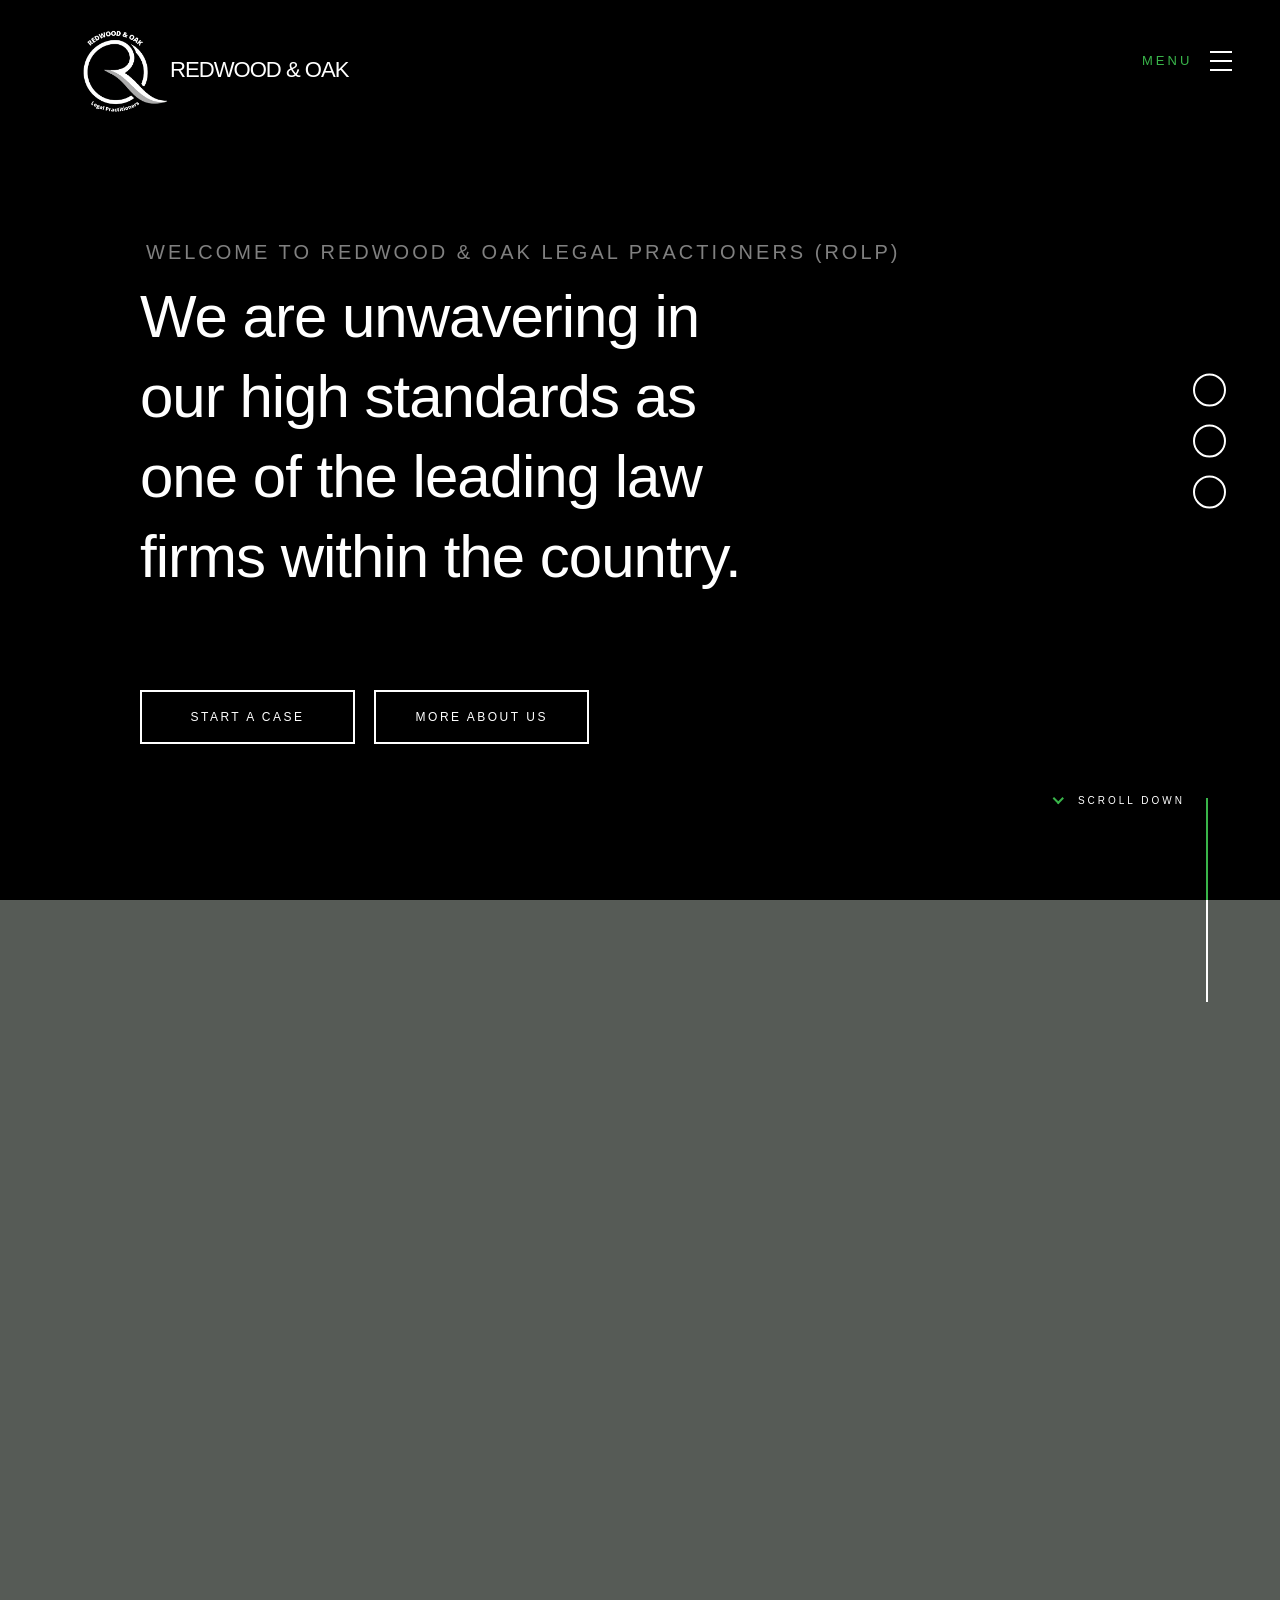
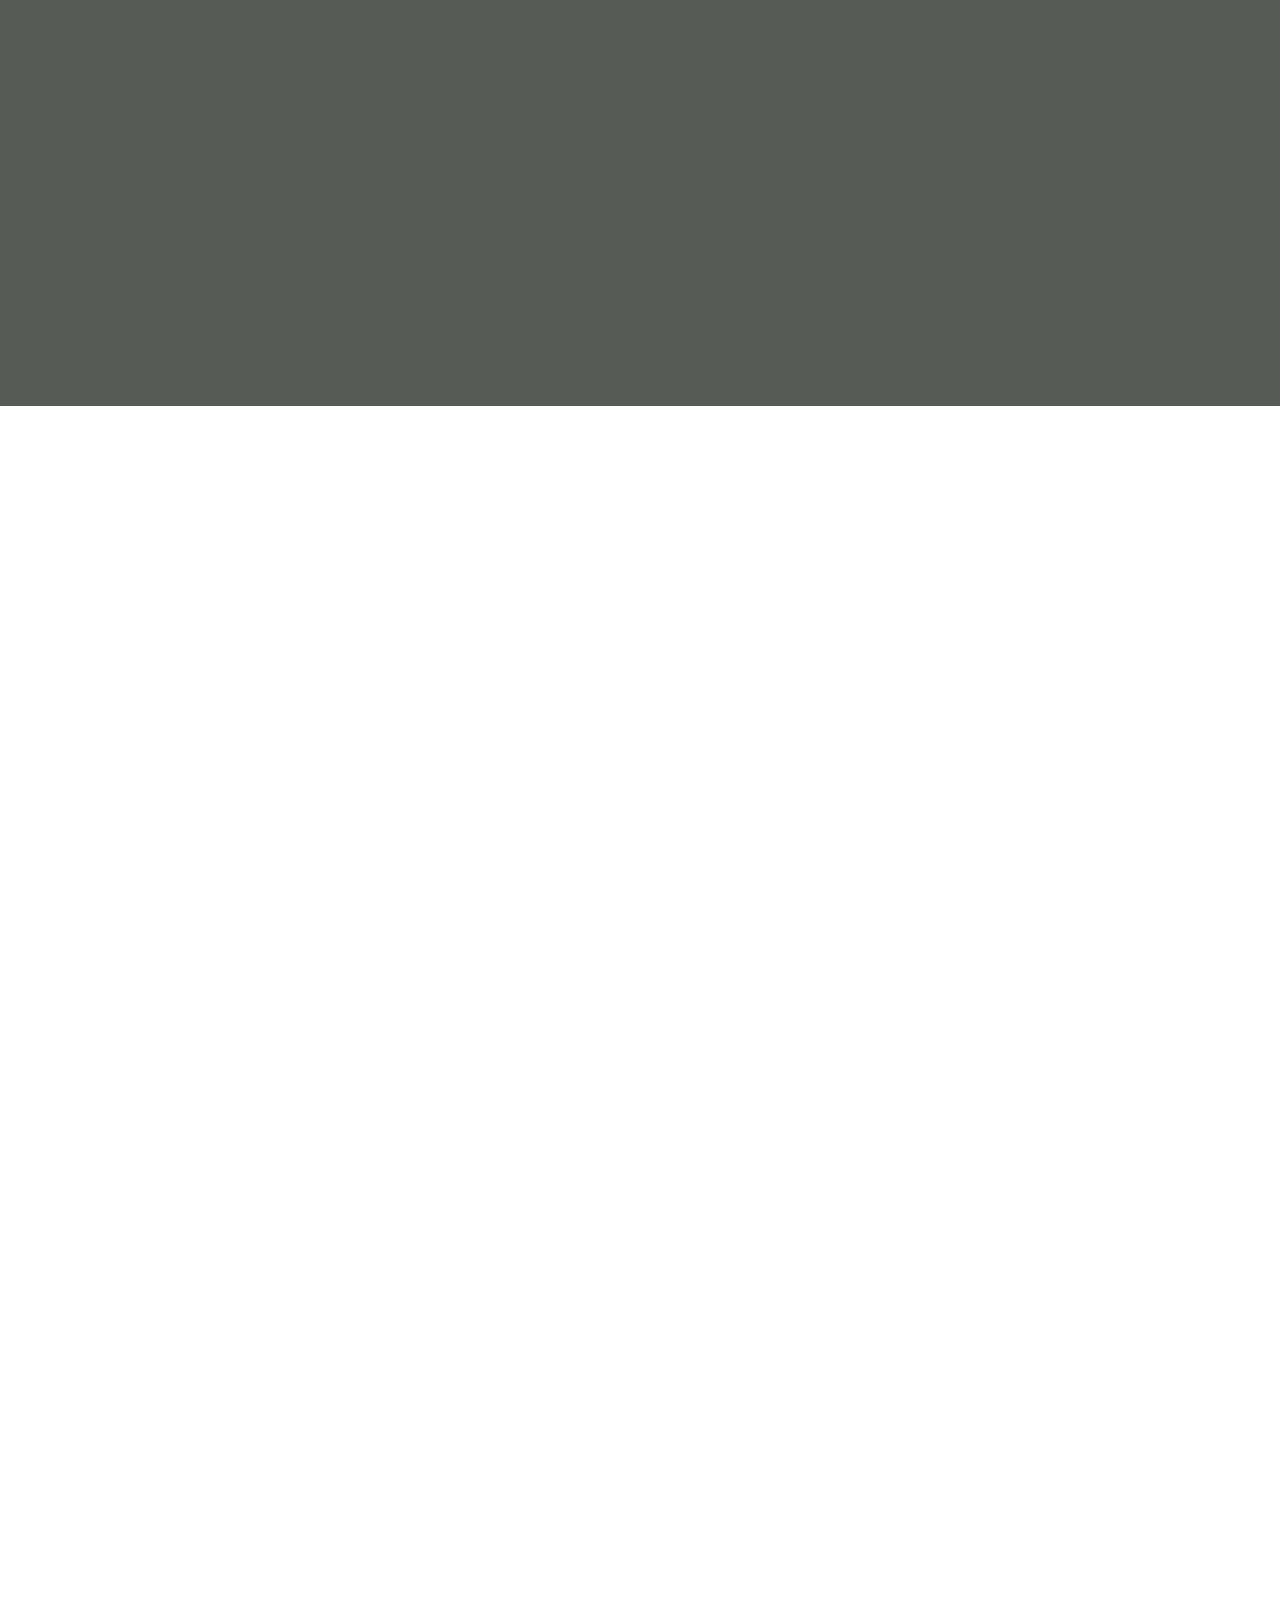
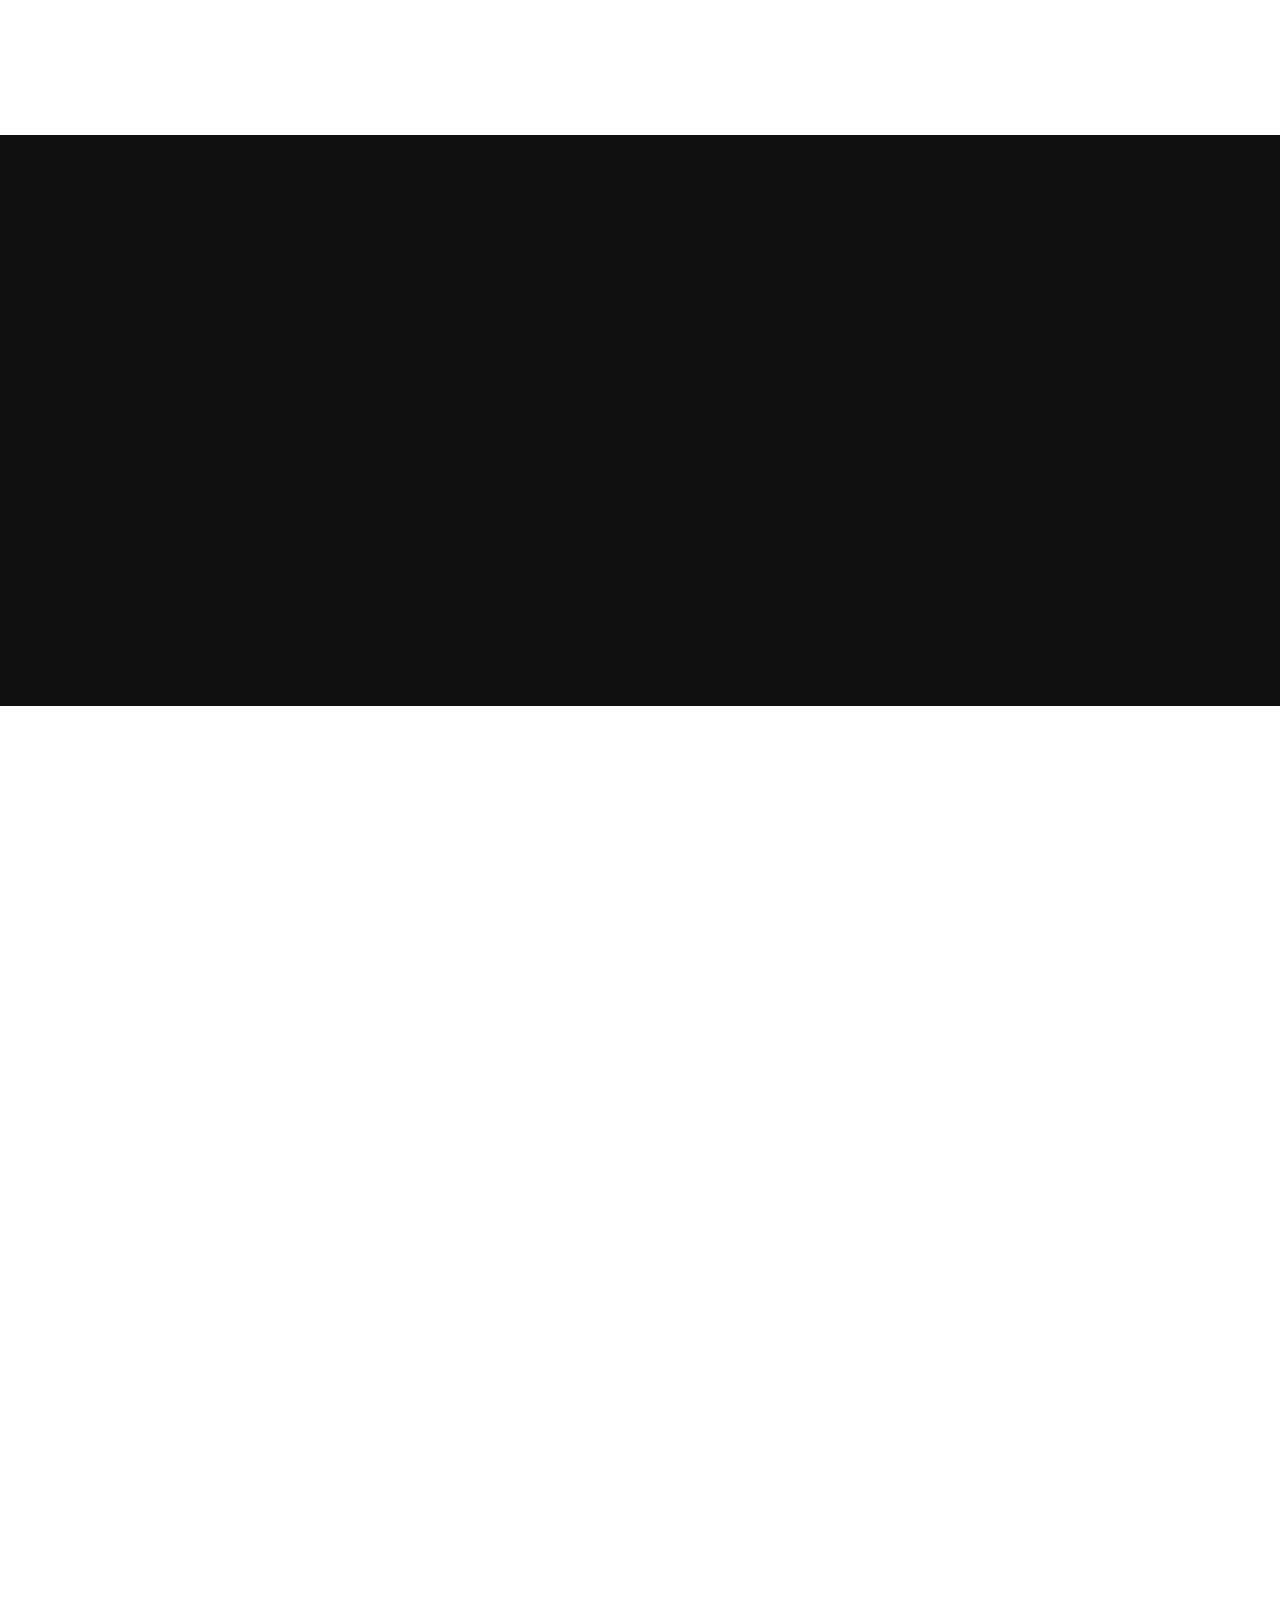
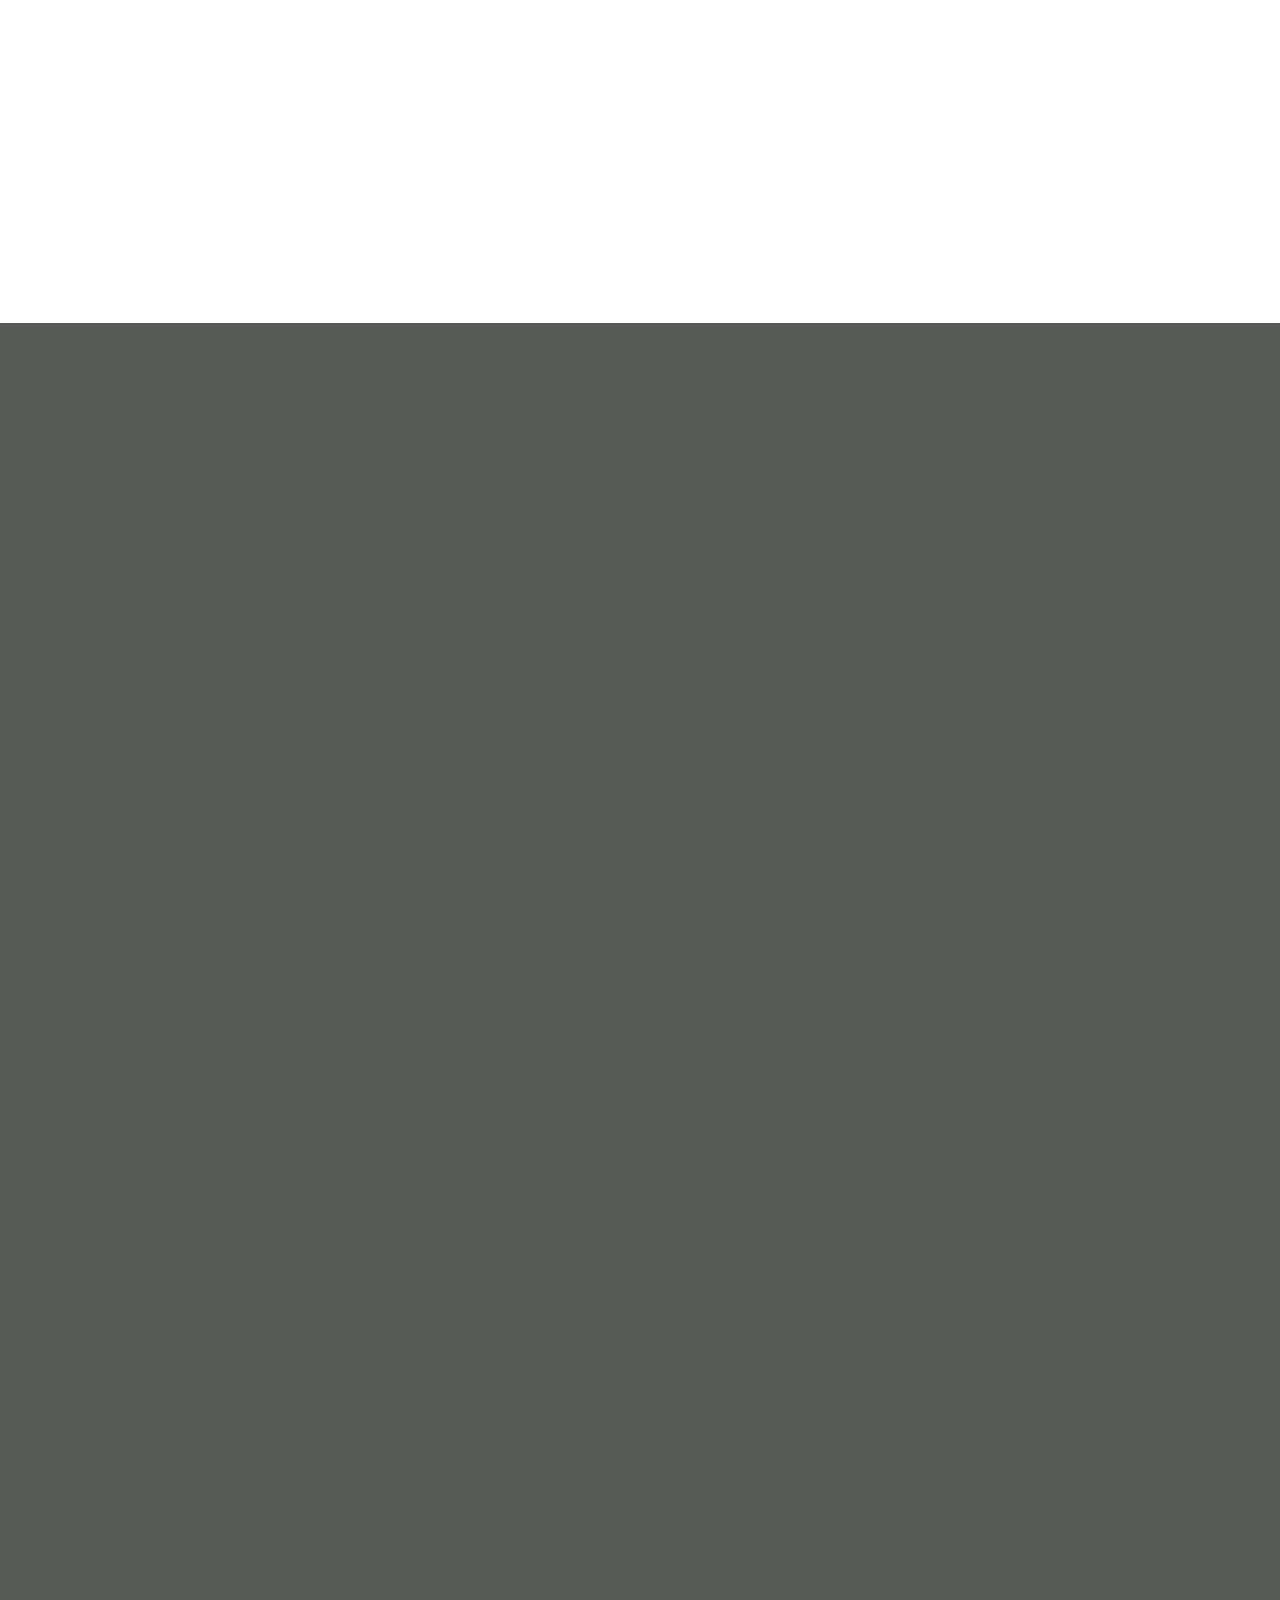
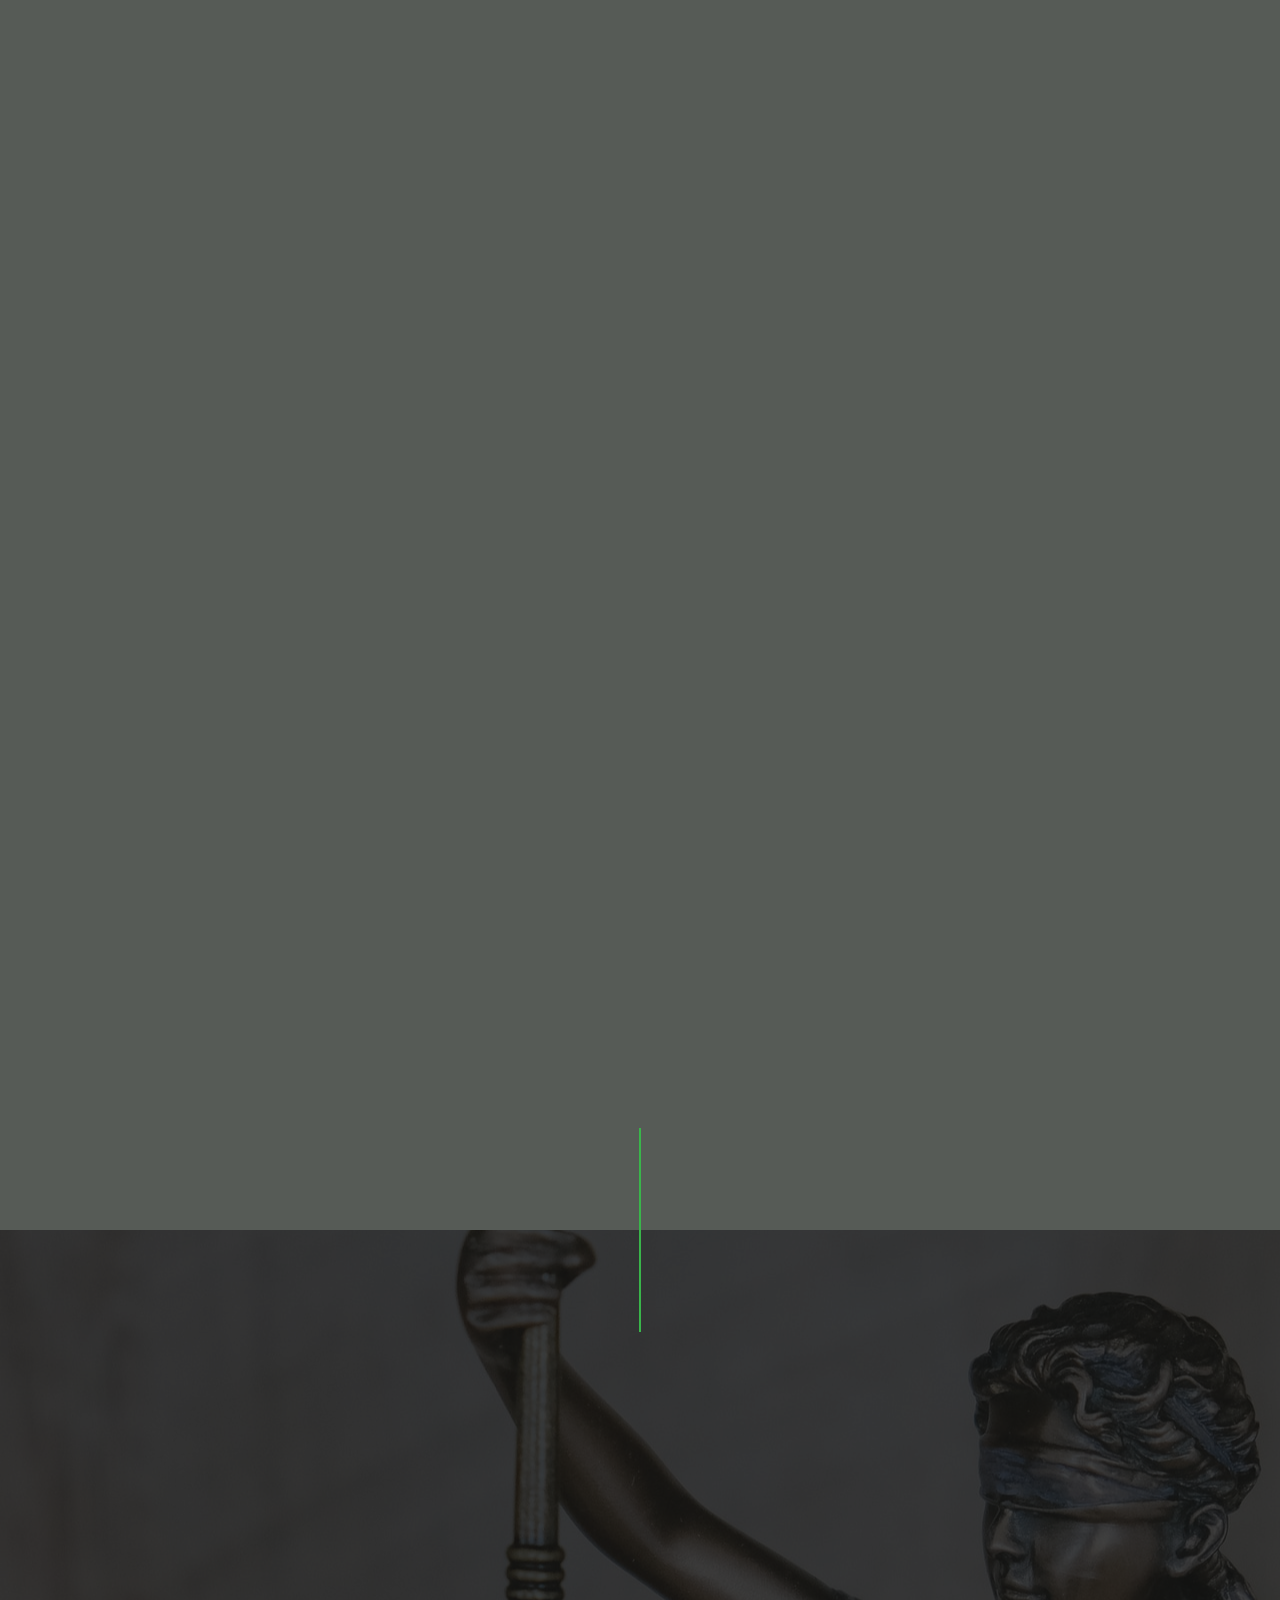
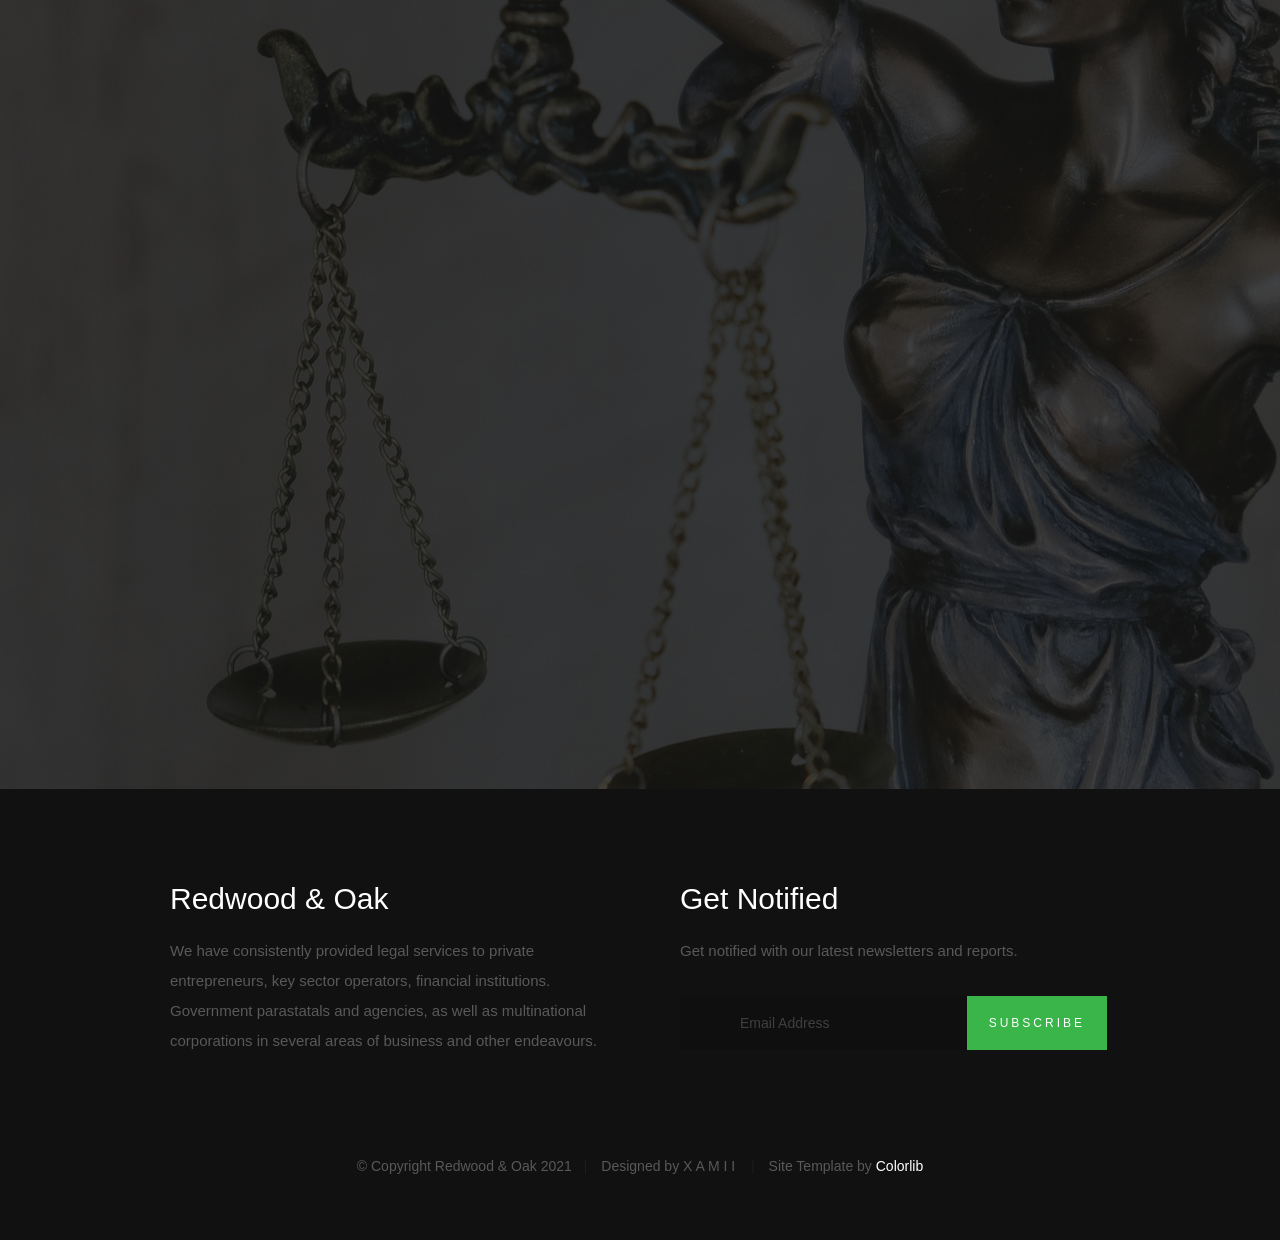
==== commit 93f6ce74: "Add files via upload" ====
--- a/index.html
+++ b/index.html
@@ -106,7 +106,7 @@
 
             <div class="row home-content__main">
 
-                <h3>Welcome to Redwood & Oak</h3>
+                <h3>Welcome to Redwood & Oak Legal Practioners (ROLP)</h3>
 
                 <h1>
                     We are unwavering in <br>
@@ -801,4 +801,4 @@
 
 </body>
 
-</html>
+</html>
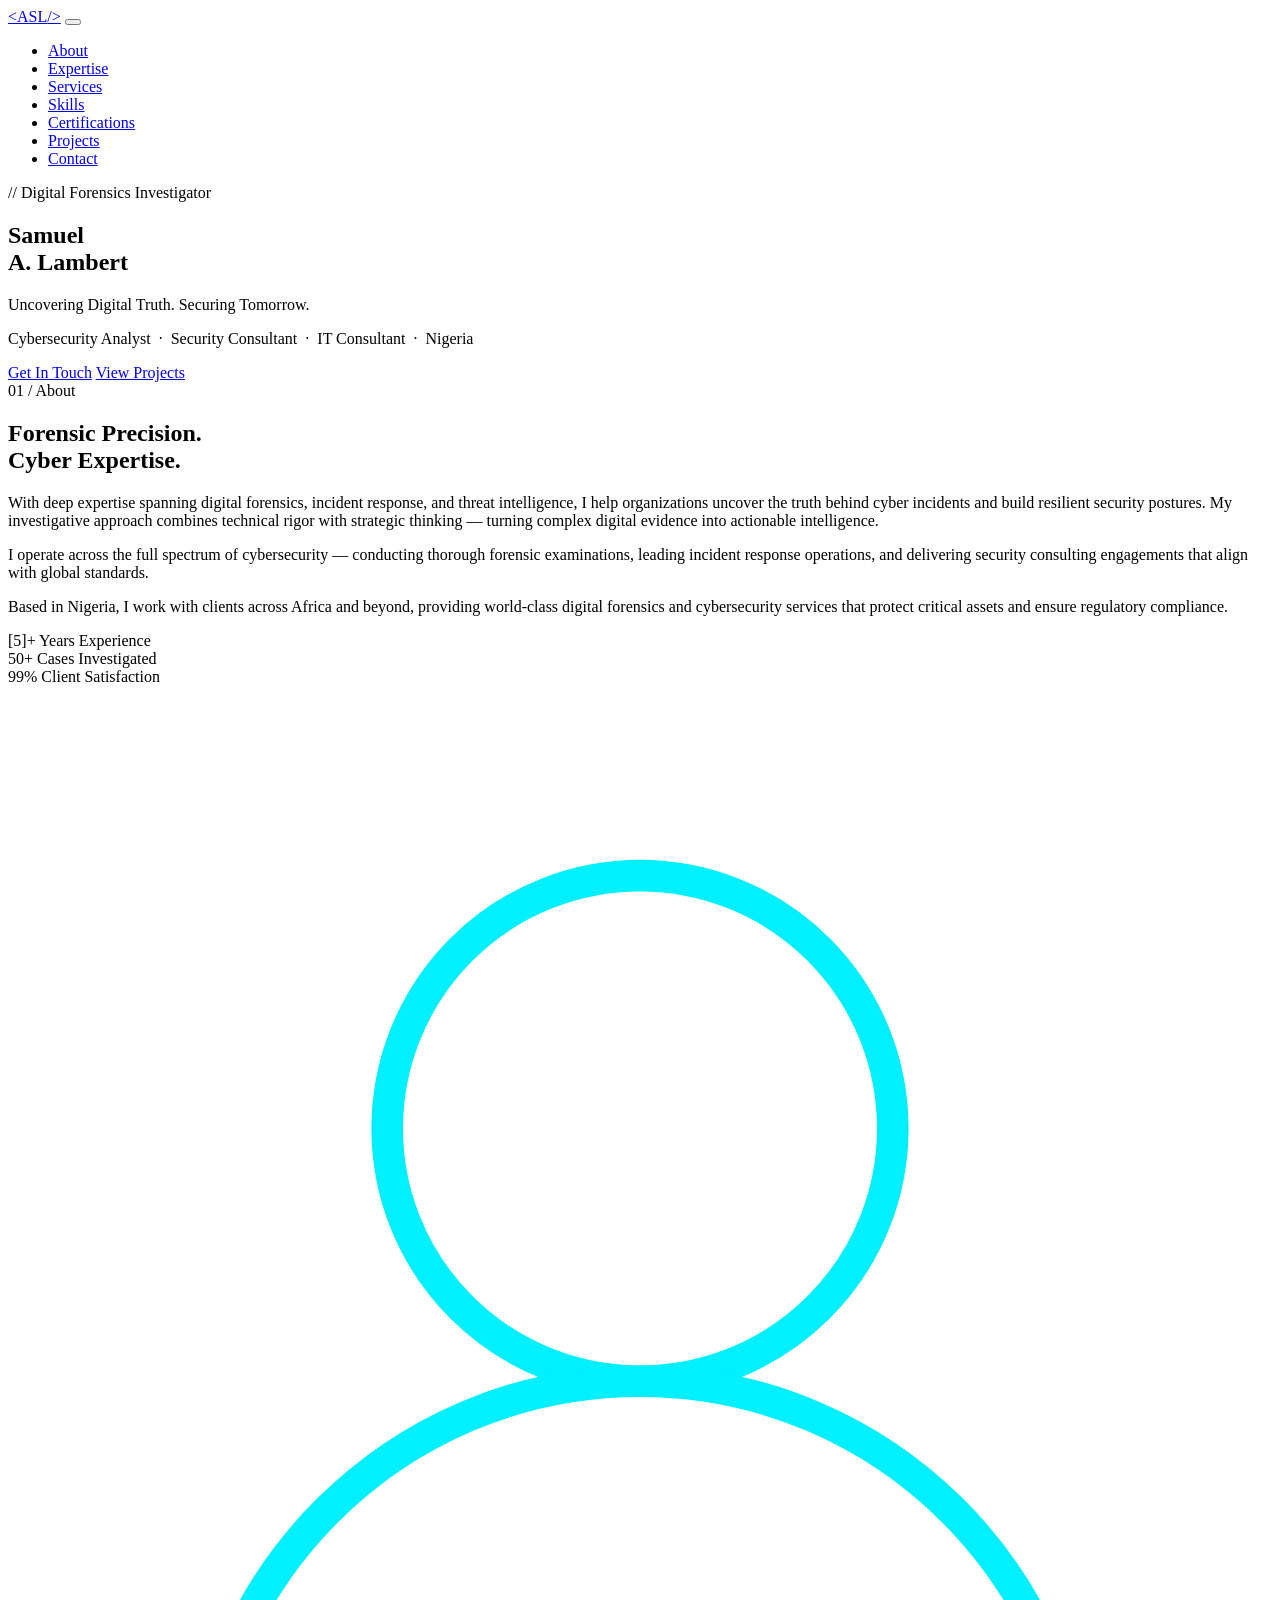
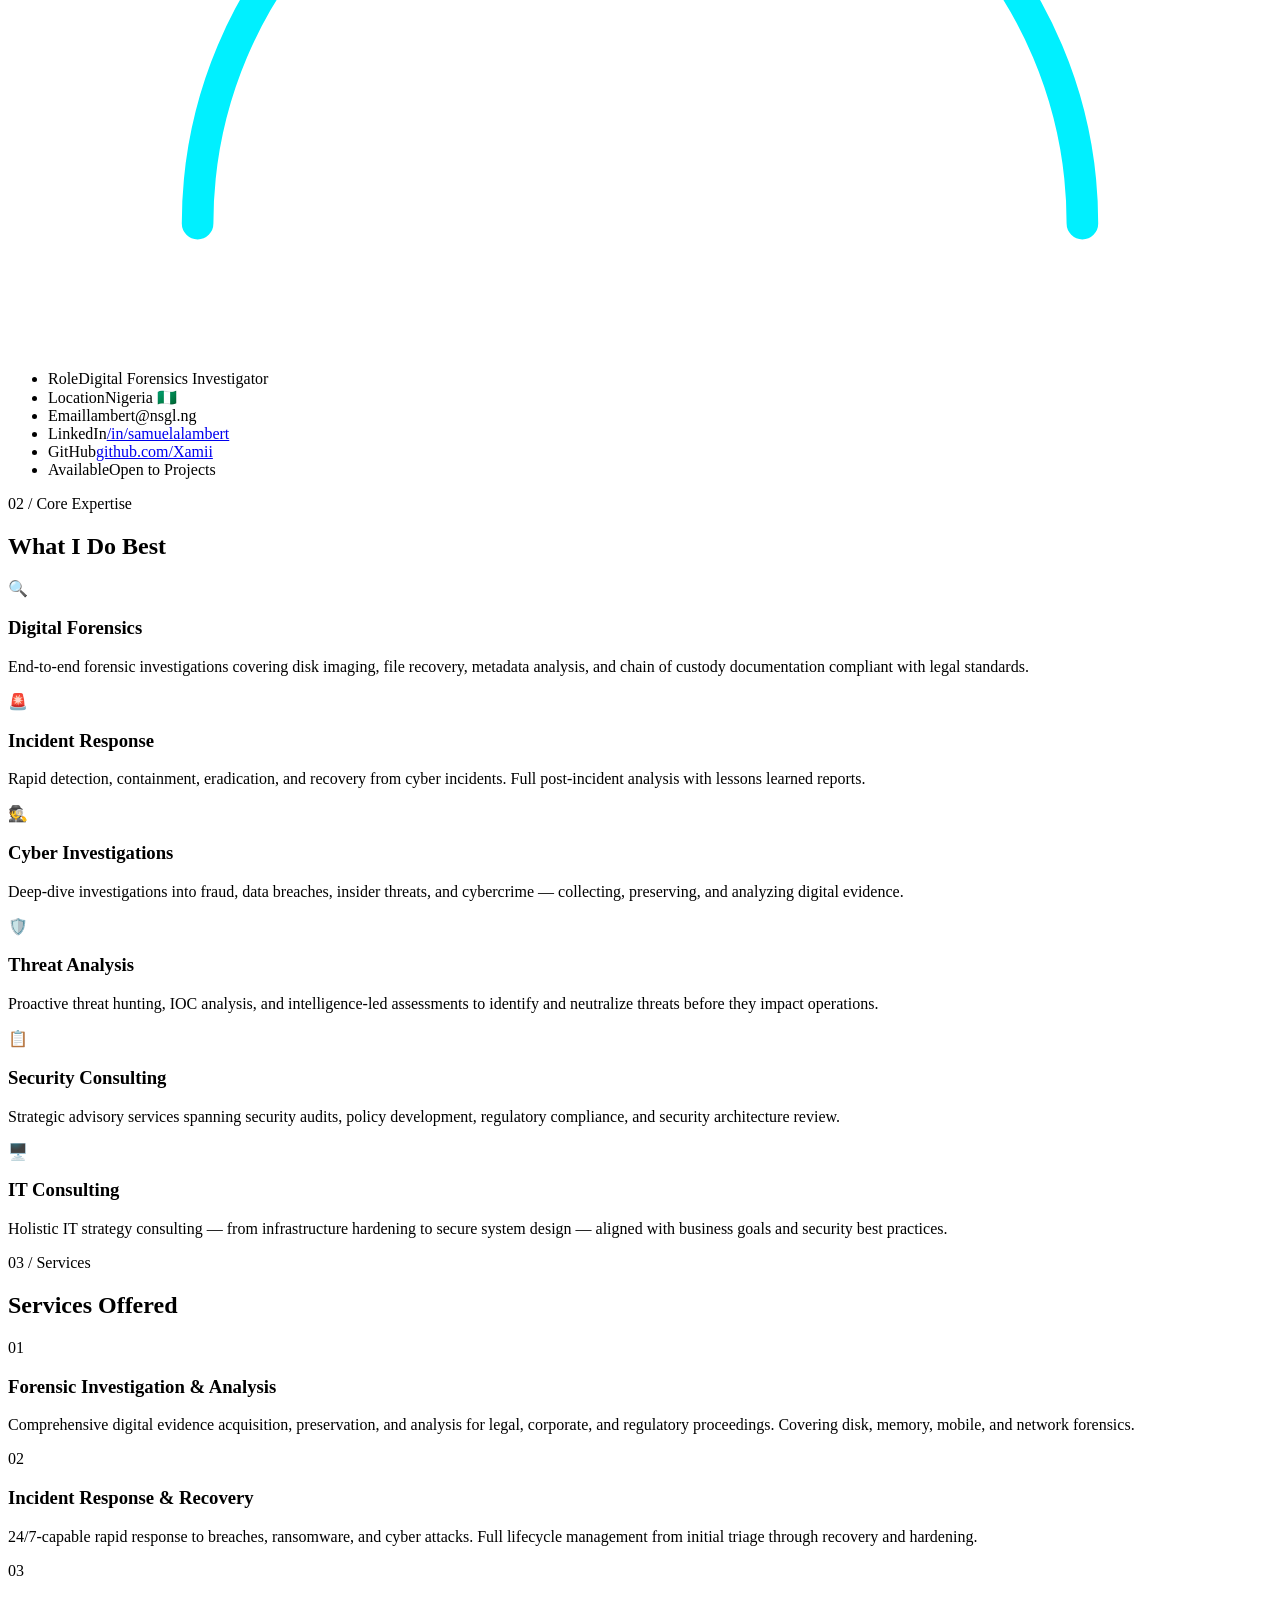
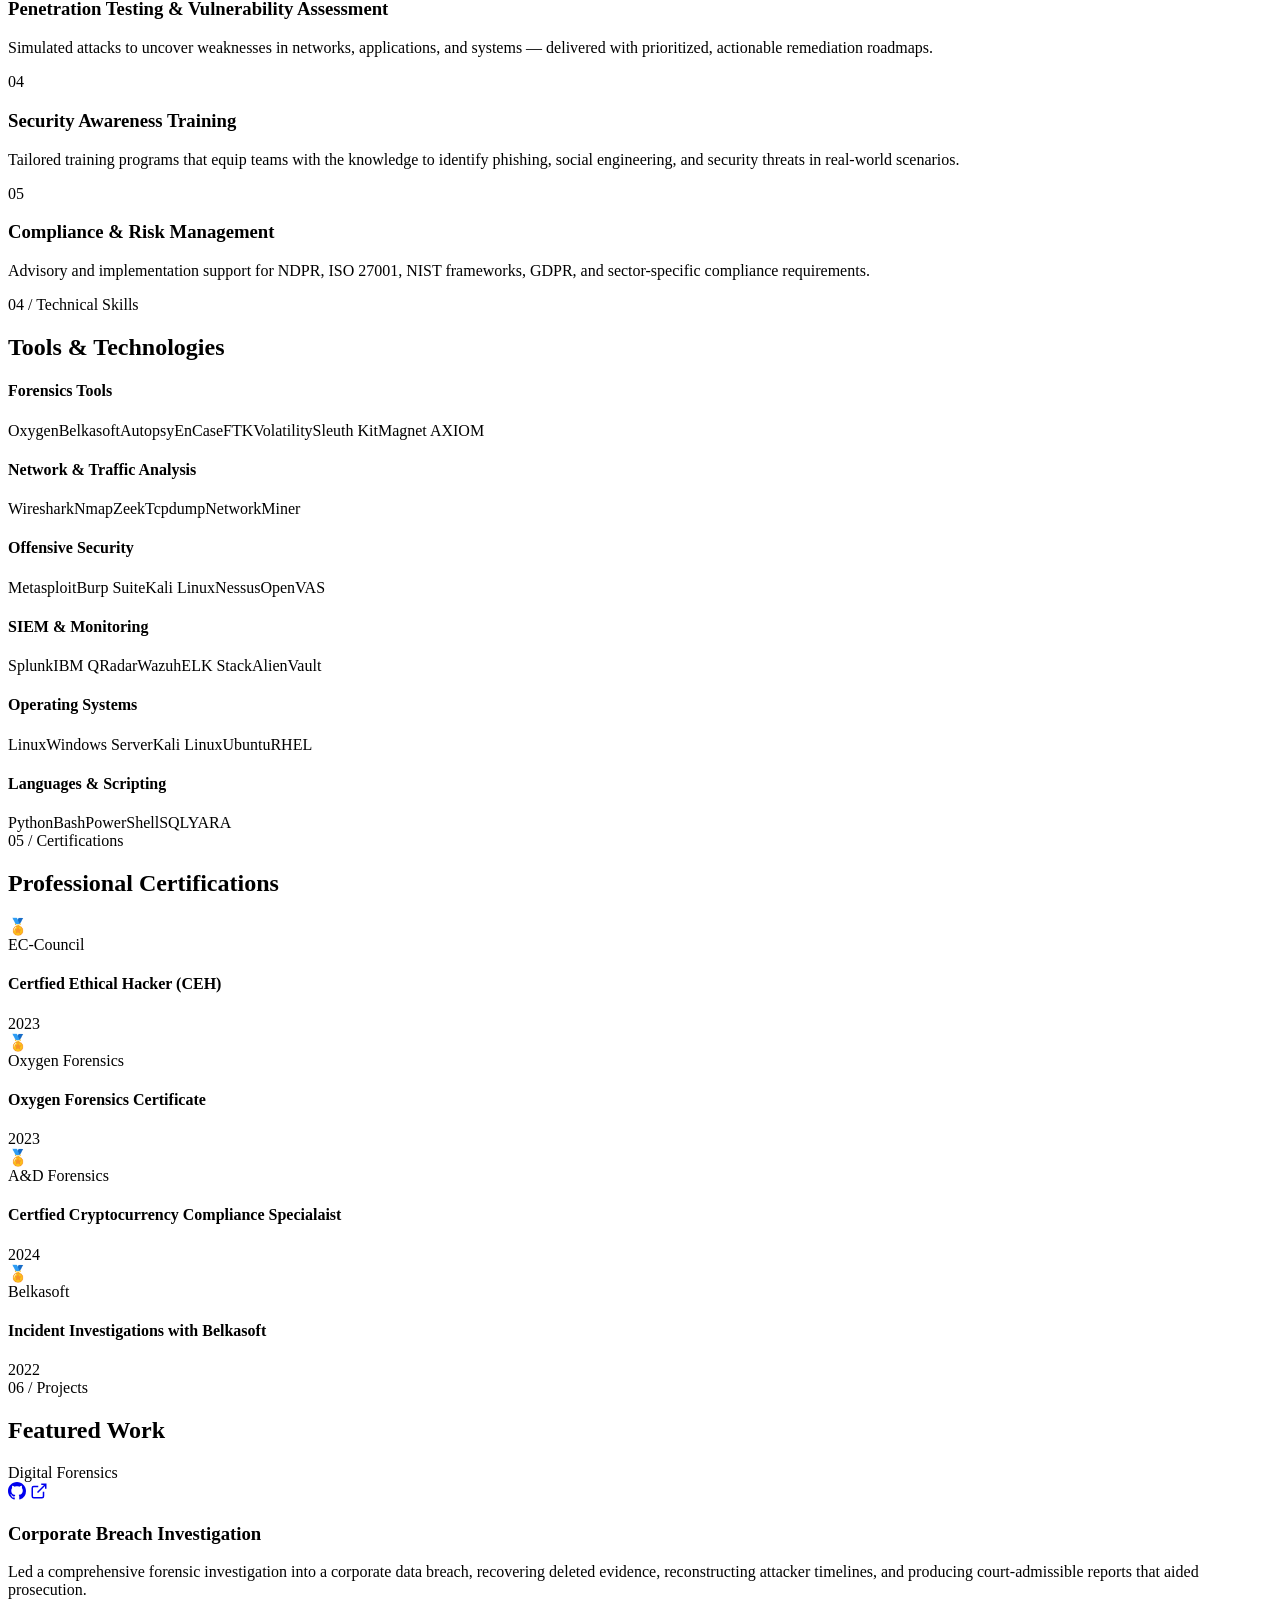
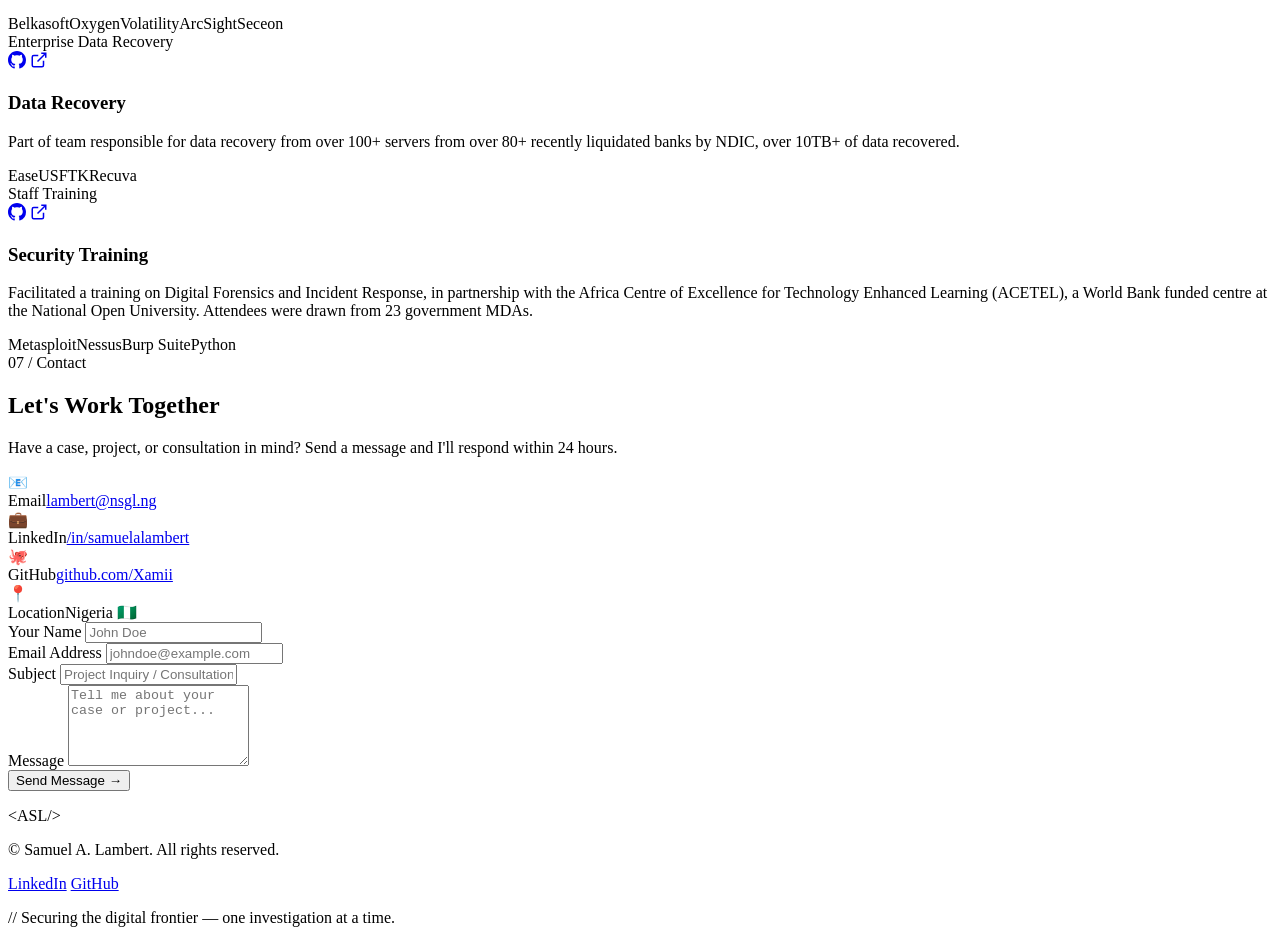
==== commit bd2b0343: "Add files via upload" ====
--- a/index.html
+++ b/index.html
@@ -1,804 +1,409 @@
-<!DOCTYPE html>
-<!--[if lt IE 9 ]><html class="no-js oldie" lang="en"> <![endif]-->
-<!--[if IE 9 ]><html class="no-js oldie ie9" lang="en"> <![endif]-->
-<!--[if (gte IE 9)|!(IE)]><!-->
-<html class="no-js" lang="en">
-<!--<![endif]-->
-
-<head>
-
-    <!--- basic page needs
-    ================================================== -->
-    <meta charset="utf-8">
-    <title>Redwood & Oak</title>
-    <meta name="description" content="Redwood and Oak, Nigerian law firms, Law firms in Nigeria, Top law firms in Nigeria, Best law firms in Nigeria, Law firms in Port-Harcourt, Nigeria, Law, Port-Harcourt, Court, Litigation, Business Law, Criminal Law, Land Law, Commercial Law,Property Law">
-    <meta name="author" content="Redwood and Oak">
-
-    <!-- mobile specific metas
-    ================================================== -->
-    <meta name="viewport" content="width=device-width, initial-scale=1">
-
-    <!-- CSS
-    ================================================== -->
-    <link rel="stylesheet" href="css/base.css">
-    <link rel="stylesheet" href="css/vendor.css">
-    <link rel="stylesheet" href="css/main.css">
-
-    <!-- script
-    ================================================== -->
-    <script src="js/modernizr.js"></script>
-    <script src="js/pace.min.js"></script>
-
-    <!-- favicons
-    ================================================== -->
-    <link rel="shortcut icon" href="images/RWbg1.png" type="image/x-icon">
-    <link rel="icon" href="images/RWbg1.png" type="image/x-icon">
-
-</head>
-
-<body id="top">
-
-    <!-- header
-    ================================================== -->
-    <header class="s-header">
-
-        <div class="header-logo">
-            <a class="site-logo" href="index.html">
-                <img src="images/RWlogo2.png" alt="Homepage">
-            </a>
-            <h1>REDWOOD & OAK</h1>
-            
-        </div>
-
-        <nav class="header-nav">
-
-            <a href="#0" class="header-nav__close" title="close"><span>Close</span></a>
-
-            <div class="header-nav__content">
-                <h3>Navigation</h3>
-                
-                <ul class="header-nav__list">
-                    <li class="current"><a class="smoothscroll"  href="#home" title="home">Home</a></li>
-                    <li><a class="smoothscroll"  href="#about" title="about">About</a></li>
-                    <li><a class="smoothscroll"  href="#services" title="services">Services</a></li>
-                    <li><a class="smoothscroll"  href="#works" title="works">Our Team</a></li>
-                    <li><a class="smoothscroll"  href="#clients" title="clients">Clients</a></li>
-                    <li><a class="smoothscroll"  href="#contact" title="contact">Contact</a></li>
-                </ul>
-    
-                <p> OUR VISION <br> To be the Go-To Law Firm <br> 
-                    
-                    OUR MISSION  <br> To Render Effective Service with Proffesionalism & Integrity</p>
-    
-                <ul class="header-nav__social">
-                    <li>
-                        <a href="#"><i class="fa fa-facebook"></i></a>
-                    </li>
-                    <li>
-                        <a href="#"><i class="fa fa-twitter"></i></a>
-                    </li>
-                    <li>
-                        <a href="#"><i class="fa fa-instagram"></i></a>
-                    </li>
-                
-                </ul>
-
-            </div> <!-- end header-nav__content -->
-
-        </nav>  <!-- end header-nav -->
-
-        <a class="header-menu-toggle" href="#0">
-            <span class="header-menu-text">Menu</span>
-            <span class="header-menu-icon"></span>
-        </a>
-
-    </header> <!-- end s-header -->
-
-
-    <!-- home
-    ================================================== -->
-    <section id="home" class="s-home target-section" data-parallax="scroll" data-image-src="images/ham2.jpg" data-natural-width=1920 data-natural-height=1280 data-position-y=center>
-
-        <div class="overlay"></div>
-        <div class="shadow-overlay"></div>
-
-        <div class="home-content">
-
-            <div class="row home-content__main">
-
-                <h3>Welcome to Redwood & Oak Legal Practioners (ROLP)</h3>
-
-                <h1>
-                    We are unwavering in <br>
-                    our high standards as <br>
-                    one of the leading law <br>
-                    firms within the country.
-                </h1>
-
-                <div class="home-content__buttons">
-                    <a href="#contact" class="smoothscroll btn btn--stroke">
-                        Start a Case
-                    </a>
-                    <a href="#about" class="smoothscroll btn btn--stroke">
-                        More About Us
-                    </a>
-                </div>
-
-            </div>
-
-            <div class="home-content__scroll">
-                <a href="#about" class="scroll-link smoothscroll">
-                    <span>Scroll Down</span>
-                </a>
-            </div>
-
-            <div class="home-content__line"></div>
-
-        </div> <!-- end home-content -->
-
-
-        <ul class="home-social">
-            <li>
-                <a href="#0"><i class="fa fa-facebook" aria-hidden="true"></i><span>Facebook</span></a>
-            </li>
-            <li>
-                <a href="#0"><i class="fa fa-twitter" aria-hidden="true"></i><span>Twiiter</span></a>
-            </li>
-            <li>
-                <a href="#0"><i class="fa fa-instagram" aria-hidden="true"></i><span>Instagram</span></a>
-            </li>
-            
-        </ul> 
-        <!-- end home-social -->
-
-    </section> <!-- end s-home -->
-
-
-    <!-- about
-    ================================================== -->
-    <section id='about' class="s-about">
-
-        <div class="row section-header has-bottom-sep" data-aos="fade-up">
-            <div class="col-full">
-                <h3 class="subhead subhead--dark">Hello There</h3>
-                <h1 class="display-1 display-1--light">We Are Redwood & Oak <br> Legal Practitioners</h1>
-            </div>
-        </div> <!-- end section-header -->
-
-        <div class="row about-desc" data-aos="fade-up">
-            <div class="col-full">
-                <p>
-                    Consistently aimed at protecting the interests of its clients and poised to meet the challenges of a dynamic economy, Redwood & Oak is a Firm of brilliant, competent, insightful and experienced Legal Practitioners equipped with up-to-date information technology systems with varied experiences in different areas of legal practice, who make good use of sound judgment and modern tools to accomplish the Firm’s goals. 
-                </p>
-                <p>Besides professionalism, results, speed and innovation are the main thrust of the Firm’s practice.</p>
-            </div>
-        </div> <!-- end about-desc -->
-
-        <div class="row about-stats stats block-1-3 block-m-1-2 block-mob-full" data-aos="fade-up">
-                
-            <div class="col-block stats__col ">
-                <div class="stats__count">15</div>
-                <h5>Awards Received</h5>
-            </div>
-            <!-- <div class="col-block stats__col">
-                <div class="stats__count">1505</div>
-                <h5>Cups of Coffee</h5>
-            </div> -->
-            <div class="col-block stats__col">
-                <div class="stats__count">102</div>
-                <h5>Cases Completed</h5>
-            </div>
-            <div class="col-block stats__col">
-                <div class="stats__count">105</div>
-                <h5>Happy Clients</h5> 
-            </div>
-
-        </div> <!-- end about-stats -->
-        <div class="about__line"></div>
-
-    </section> <!-- end s-about -->
-
-
-    <!-- services
-    ================================================== -->
-    <section id='services' class="s-services">
-
-        <div class="row section-header has-bottom-sep" data-aos="fade-up">
-            <div class="col-full">
-                <h3 class="subhead">What We Do</h3>
-                <h1 class="display-2">We’ve got everything you need to handle that case today.</h1>
-            </div>
-        </div> <!-- end section-header -->
-
-        <div class="row services-list block-1-2 block-tab-full">
-
-            <div class="col-block service-item" data-aos="fade-up">
-                <div class="service-icon">
-                    <i class="icon-earth"></i>
-                </div>
-                <div class="service-text">
-                    <h3 class="h2">Commercial & Cooporate</h3>
-                    <p>We provide adequate cooporate advisory services to various businesses using our vast experience to provide pragmatic
-                        and innovative business solutions that aids our clients implementation of effective business practices.
-                    </p>
-                </div>
-            </div>
-
-            <div class="col-block service-item" data-aos="fade-up">
-                <div class="service-icon">
-                    <i class="icon-group"></i>
-                </div>
-                <div class="service-text">
-                    <h3 class="h2">Finance</h3>
-                    <p>Our Finance Practice we provide a vast range of legal services to financial institutions, advisers and service regulators, 
-                        as well as individual and corporate clients across various sectors and industries.
-                    </p>
-                </div>
-            </div>
-
-            <div class="col-block service-item" data-aos="fade-up">
-                <div class="service-icon">
-                    <i class="icon-group"></i>
-                </div>  
-                <div class="service-text">
-                    <h3 class="h2">Real Estate</h3>
-                    <p>We offer advantages arising from our proven capability in dealing with challenges that arise in large scale corporate finance transaction in the real estate sector.
-                       We assist them with Major acquisition, administering & selling down of holding structures.
-                       Including construction and environmental matters
-                       Letting, sale and leaseback arrangements.
-                    </p>
-                </div>
-            </div>
-
-            <div class="col-block service-item" data-aos="fade-up">
-                <div class="service-icon">
-                    <i class="icon-earth"></i>
-                </div>
-                <div class="service-text">
-                    <h3 class="h2">Tax</h3>
-                    <p>We provide provide complex transaction structuring tax advice as well as implementation support to clients.  
-                       Well renowned for our excellent work in representing leading businesses in tax related domestic and international arbitrations, 
-                        litigation and negotiations against various levels of government in Nigeria.
-                    </p>
-                </div>
-            </div>
-
-            <div class="col-block service-item" data-aos="fade-up">
-                <div class="service-icon">
-                    <i class="icon-earth"></i>
-                </div>
-                <div class="service-text">
-                    <h3 class="h2">Energy(Oil & Gas) & Natural Resources</h3>
-                    <p>Our expertise spans the entire value chain from upstream exploration and production to oil and gas processing, transportation, commercialization and utilization.
-                        We also advise on environmental and regulatory requirements, and assist in formulating and evaluating various methods of Project Financing. 
-                    </p>
-                </div>
-            </div>
-    
-            <div class="col-block service-item" data-aos="fade-up">
-                <div class="service-icon"><i class="icon-lego-block"></i></div>
-                <div class="service-text">
-                    <h3 class="h2">Other Competences</h3>
-                    <ul style="list-style-type: none;">
-                        <li>Aviation Law</li>
-                        <li>Maritime Law</li>
-                        <li>Criminal Litigation</li>
-                        <li>Family Law</li>
-                        <li>Industrial and Labour Law</li>
-                        <li>Collection and Recoveries</li>
-                    </ul>
-                </div>
-            </div>
-
-        </div> <!-- end services-list -->
-
-    </section> <!-- end s-services -->
-
-
-    <!-- works
-    ================================================== -->
-    <section id='works' class="s-works">
-
-        <div class="intro-wrap">
-                
-            <div class="row section-header has-bottom-sep light-sep" data-aos="fade-up">
-                <div class="col-full">
-                    <h3 class="subhead">Our Team</h3>
-                    <h1 class="display-2 display-2--light">Our Highly Skilled Team </h1>
-                </div>
-            </div> <!-- end section-header -->
-
-        </div> <!-- end intro-wrap -->
-
-        <div class="row works-content">
-            <div class="col-full masonry-wrap">
-                <div class="masonry">
-    
-                    <div class="masonry__brick" data-aos="fade-up">
-                        <div class="item-folio">
-                                
-                            <div class="item-folio__thumb">
-                                <a href="images/portfolio/gallery/omu1.jpg" class="thumb-link" title="" data-size="3092x3865">
-                                    <img src="images/portfolio/omu1.jpg" 
-                                         alt="">
-                                </a>
-                            </div>
-    
-                            <div class="item-folio__text">
-                                <h3 class="item-folio__title">
-                                    FRANK-BRIGGS, OMUBO VICTOR (JP)
-                                </h3>
-                                <p class="item-folio__cat">
-                                   PRINCIPAL SOLICITOR
-                                </p>
-                            </div>
-    
-                            <a href="#" class="item-folio__project-link" title="Project link">
-                                <i class="icon-link"></i>
-                            </a>
-    
-                            <div class="item-folio__caption">
-                                <p>
-                                Obtained a Law Degree from Rivers State University of Science and Technology (now Rivers State University), Port Harcourt. 
-                                Admitted to the Nigerian Bar in December 1993.<br>
-                                Member of the following Professional Bodies and Societies: <br>
-                                International Bar Association<br>
-                                Commonwealth Lawyers Associations<br>
-                                Nigerian Bar Association<br>
-                                Section on Business Law of the Nigerian Bar Association. <br>
-                                Section on Legal Practice of the Nigerian Bar Association.<br>
-                                Nigerian Maritime Association.<br>
-                                His Practice Areas include: Admiralty Law, Arbitration & ADR, Corporate & Commercial Law, Corporate Governance Practice, Energy & Natural Resources, Family Law, Legal Advisory, Company Secretarial & Regulatory Compliance, Taxation and Litigation.
-
-                                </p>
-                            </div>
-    
-                        </div>
-                    </div> <!-- end masonry__brick -->
-
-                    <div class="masonry__brick" data-aos="fade-up">
-                        <div class="item-folio">
-                                
-                            <div class="item-folio__thumb">
-                                <a href="images/portfolio/gallery/mart.jpg" class="thumb-link" title="Woodcraft" data-size="3192x3990">
-                                    <img src="images/portfolio/mart.jpg" 
-                                          alt="">
-                                </a>
-                            </div>
-    
-                            <div class="item-folio__text">
-                                <h3 class="item-folio__title">
-                                    ANAGOR, MARTIN OKECHUKWU
-                                </h3>
-                                <p class="item-folio__cat">
-                                    SENIOR ASSOCIATE
-                                </p>
-                            </div>
-    
-                            <a href="#" class="item-folio__project-link" title="Project link">
-                                <i class="icon-link"></i>
-                            </a>
-    
-                            <div class="item-folio__caption">
-                                <p>
-                                    	Obtained a Law Degree from University of Calabar, Cross River State. 
-                                    	Admitted to the Nigerian Bar in November 2007. <br>
-                                    	Member of the following Professional Societies: <br>
-                                    	Nigerian Bar Association. <br>
-                                    	Section on Legal Practice of the Nigerian Bar Association. <br>
-                                    	His Practice Areas include: Corporate & Commercial Law, Customary Law, Energy & Natural Resources, Family Law, Legal Advisory, Taxation and Litigation.
-
-                                </p>
-                            </div>
-    
-                        </div>
-                    </div> <!-- end masonry__brick -->
-    
-                    <div class="masonry__brick" data-aos="fade-up">
-                        <div class="item-folio">
-                                
-                            <div class="item-folio__thumb">
-                                <a href="images/portfolio/gallery/nne.jpg" class="thumb-link" title="The Beetle Car" data-size="2790x3990">
-                                    <img src="images/portfolio/nne.jpg"
-                                         alt="">
-                                </a>
-                            </div>
-    
-                            <div class="item-folio__text">
-                                <h3 class="item-folio__title">
-                                    ANIONWU - OYEGBANREN, NNEKA JENNIFER
-                                </h3>
-                                <p class="item-folio__cat">
-                                    SENIOR ASSOCIATE
-                                </p>
-                            </div>
-    
-                            <a href="#" class="item-folio__project-link" title="Project link">
-                                <i class="icon-link"></i>
-                            </a>
-    
-                            <div class="item-folio__caption">
-                                <p>
-                                    Obtained a Law Degree from University of Jos, Plateau State.
-                                    Admitted to the Nigerian Bar in November 2007.
-                                    Holds a Post Graduate Diploma in Maritime Law.<br>
-                                    Member of the following Professional Societies: <br>
-                                    Nigerian Bar Association.<br>
-                                    Chartered Institute of Arbitration (UK). <br>
-                                    Member of Section on Business Law of the Nigerian Bar Association.<br>
-                                    Member of Section on Legal Practice of the Nigerian Bar Association.<br>
-                                    Her Practice Areas include: Arbitration, Corporate & Commercial Law, Energy & Natural Resources, Family Law, Legal Advisory, Company Secretarial & Regulatory Compliance, Maritime Law, Property Law and Taxation.
-
-                                </p>
-                            </div>
-    
-                        </div>
-                    </div> <!-- end masonry__brick -->
-    
-                    <div class="masonry__brick" data-aos="fade-up">
-                        <div class="item-folio">
-                                
-                            <div class="item-folio__thumb">
-                                <a href="images/portfolio/gallery/jam.jpg" class="thumb-link" title="Grow Green" data-size="3192x3990">
-                                    <img src="images/portfolio/jam.jpg" 
-                                        alt="">
-                                </a>
-                            </div>
-    
-                            <div class="item-folio__text">
-                                <h3 class="item-folio__title">
-                                    HUOMA, JAMES BANK AGWU 
-                                </h3>
-                                <p class="item-folio__cat">
-                                    ASSOCIATE
-                                </p>
-                            </div>
-    
-                            <a href="#" class="item-folio__project-link" title="Project link">
-                                <i class="icon-link"></i>
-                            </a>
-    
-                            <div class="item-folio__caption">
-                                <p>
-                                    Obtained a Law Degree from Babcock University, Ilishan – Remo, Ogun State.
-                                    Admitted to the Nigerian Bar in December 2017. <br>
-                                    Member of the Nigerian Bar Association. <br>
-                                    His Practice Areas include: Corporate & Commercial Law, Customary Law, Family Law and Litigation.
-
-                                </p>
-                            </div>
-    
-                        </div>
-                    </div> <!-- end masonry__brick -->
-
-                    <div class="masonry__brick" data-aos="fade-up">
-                        <div class="item-folio">
-                                
-                            <div class="item-folio__thumb">
-                                <a href="images/portfolio/gallery/eke.jpg" class="thumb-link" title="Guitarist" data-size="3192x3990">
-                                    <img src="images/portfolio/eke.jpg" 
-                                         alt="">
-                                </a>
-                            </div>
-    
-                            <div class="item-folio__text">
-                                <h3 class="item-folio__title">
-                                    ANI, EKENE DANIEL
-                                </h3>
-                                <p class="item-folio__cat">
-                                    ASSOCIATE
-                                </p>
-                            </div>
-    
-                            <a href="#" class="item-folio__project-link" title="Project link">
-                                <i class="icon-link"></i>
-                            </a>
-    
-                            <div class="item-folio__caption">
-                                <p>
-                                    Obtained a Law Degree from University of Nigeria, Nsukka.
-                                    Admitted to the Nigerian Bar in December 2016.<br>
-                                    Member of the following Professional Societies: <br>
-                                    Nigerian Bar Association. <br>
-                                    Nigerian Institute of Chartered Arbitrators. <br>
-                                    Institute of Safety Professionals of Nigeria.<br>
-                                    His Practice Areas include: Arbitration & Mediation, Corporate & Commercial Law and Litigation
-
-                                </p>
-                            </div>
-    
-                        </div>
-                    </div> <!-- end masonry__brick -->
-    
-                    <div class="masonry__brick" data-aos="fade-up">
-                        <div class="item-folio">
-                                
-                            <div class="item-folio__thumb">
-                                <a href="images/portfolio/gallery/jo.jpg" class="thumb-link" title="Palmeira" data-size="3192x3990">
-                                    <img src="images/portfolio/jo.jpg"
-                                        alt="">
-                                </a>
-                            </div>
-    
-                            <div class="item-folio__text">
-                                <h3 class="item-folio__title">
-                                    UGWU, JOSHUA CHINEDU
-                                </h3>
-                                <p class="item-folio__cat">
-                                    ASSOCIATE
-                                </p>
-                            </div>
-    
-                            <a href="#" class="item-folio__project-link" title="Project link">
-                                <i class="icon-link"></i>
-                            </a>
-    
-                            <div class="item-folio__caption">
-                                <p>
-                                    Obtained a Law Degree from Enugu State University of Science and Technology. 
-                                    Admitted to the Nigerian Bar in December 2017.<br>
-                                    Member of the following Professional Societies: <br>
-                                    Nigerian Bar Association<br>
-                                    Chartered Institute of Arbitrators (UK)<br>
-                                    International Intellectual Property Law Association<br>
-                                    His Practice Areas include: Arbitration, Corporate & Commercial Law, 
-                                    International Property Law, International Trade Law, Labour Law, 
-                                    Public Trade Law, Taxation and Litigation.
-
-                                </p>
-                            </div>
-    
-                        </div>
-                    </div> <!-- end masonry__brick -->
-
-                </div> <!-- end masonry -->
-            </div> <!-- end col-full -->
-        </div> <!-- end works-content -->
-
-    </section> <!-- end s-works -->
-
-
-    <!-- clients
-    ================================================== -->
-    <section id="clients" class="s-clients">
-
-        <div class="row section-header" data-aos="fade-up">
-            <div class="col-full">
-                <h3 class="subhead">Some of Our Clients</h3>
-                <h1 class="display-2">Redwood & Oak has been honored to
-                partner up with these clients</h1>
-            </div>
-        </div> <!-- end section-header -->
-
-        <div class="row clients-outer" data-aos="fade-up">
-            <div class="col-full">
-                <div class="clients">
-                    
-                    <a href="#0" title="" class="clients__slide"><img src="images/clients/FBLogo.png" /></a>                  
-                    <a href="#0" title="" class="clients__slide"><img src="images/clients/FMBN.jpg" /></a>
-                    <a href="#0" title="" class="clients__slide"><img src="images/clients/RIRS.png" /></a>
-                    <a href="#0" title="" class="clients__slide"><img src="images/clients/EES.jpg" /></a>
-                    <a href="#0" title="" class="clients__slide"><img src="images/clients/BTP.png" /></a>
-                    <a href="#0" title="" class="clients__slide"><img src="images/clients/Lumb.png" /></a>
-                    <a href="#0" title="" class="clients__slide"><img src="images/clients/Nexim.png" /></a>
-                    
-                    
-                    <!-- <a href="#0" title="" class="clients__slide"><img src="images/clients/magento.png" /></a> -->
-                     
-                </div> <!-- end clients -->
-            </div> <!-- end col-full -->
-        </div> <!-- end clients-outer -->
-
-        <div class="row clients-testimonials" data-aos="fade-up">
-            <div class="col-full">
-                <div class="testimonials">
-
-                    <div class="testimonials__slide">
-
-                        <p>REDWOOD & OAK has consistently provided legal services to private entrepreneurs, key sector operators, financial institutions. Government parastatals and agencies, as well as multinational corporations in several areas of business and other endeavours. </p>
-
-                       
-                        
-
-                    </div>
-
-                    <div class="testimonials__slide">
-                        
-                        <p>From our client’s feedback, we are acclaimed to be very innovative and outstanding in the provision of efficient, timely and cost-effective legal solutions to matters brought to us.</p>
-
-                        
-
-                    </div>
-
-
-                </div><!-- end testimonials -->
-                
-            </div> <!-- end col-full -->
-        </div> <!-- end client-testimonials -->
-
-    </section> <!-- end s-clients -->
-
-
-    <!-- contact
-    ================================================== -->
-    <section id="contact" class="s-contact">
-
-        <div class="overlay"></div>
-        <div class="contact__line"></div>
-
-        <div class="row section-header" data-aos="fade-up">
-            <div class="col-full">
-                <h3 class="subhead">Contact Us</h3>
-                <h1 class="display-2 display-2--light">Reach out for a new case or just say hello</h1>
-            </div>
-        </div>
-
-        <div class="row contact-content" data-aos="fade-up">
-            
-            
-
-            <div class="contact-secondary">
-                <div class="contact-info">
-
-                    <h3 class="h6 hide-on-fullwidth">Contact Info</h3>
-
-                    <div class="cinfo">
-                        <h5>Where to Find Us</h5>
-                        <p>
-                            
-                            No. 5 OHAETO STREET, D/LINE <br> 
-                            PORT HARCOURT, RIVERS STATE,<br>
-                            500272 NIGERIA.
-                        </p>
-                    </div>
-
-                    <div class="cinfo">
-                        <h5>Email Us At</h5>
-                        <p>
-                            info@redwood-oak.com.ng
-                            
-                        </p>
-                    </div>
-
-                    <div class="cinfo">
-                        <h5>Call Us At</h5>
-                        <p>
-                            Phone: (+234) 813 203 3636 <br>
-                            SMS: (+234) 908 203 3636 <br>
-                    
-                        </p>
-                    </div>
-
-                    <ul class="contact-social">
-                        <li>
-                            <a href="#"><i class="fa fa-facebook" aria-hidden="true"></i></a>
-                        </li>
-                        <li>
-                            <a href="#"><i class="fa fa-twitter" aria-hidden="true"></i></a>
-                        </li>
-                        <li>
-                            <a href="#"><i class="fa fa-instagram" aria-hidden="true"></i></a>
-                        </li>
-                        
-                    </ul> <!-- end contact-social -->
-
-                </div> <!-- end contact-info -->
-            </div> <!-- end contact-secondary -->
-
-        </div> <!-- end contact-content -->
-
-    </section> <!-- end s-contact -->
-
-
-    <!-- footer
-    ================================================== -->
-    <footer>
-
-        <div class="row footer-main">
-
-            <div class="col-six tab-full left footer-desc">
-                <h2>Redwood & Oak</h2>
-                <p>We have consistently provided legal services to private entrepreneurs, key sector operators, financial institutions. Government parastatals and agencies, as well as multinational corporations in several areas of business and other endeavours. </p>
-
-            </div>
-
-            <div class="col-six tab-full right footer-subscribe">
-
-                <h2>Get Notified</h2>
-                <p>Get notified with our latest newsletters and reports.</p>
-
-                <div class="subscribe-form">
-                    <form id="mc-form" class="group" novalidate="true">
-                        <input type="email" value="" name="EMAIL" class="email" id="mc-email" placeholder="Email Address" required="">
-                        <input type="submit" name="subscribe" value="Subscribe">
-                        <label for="mc-email" class="subscribe-message"></label>
-                    </form>
-                </div>
-
-            </div>
-
-        </div> <!-- end footer-main -->
-
-        <div class="row footer-bottom">
-
-            <div class="col-twelve">
-                <div class="copyright">
-                    <span>© Copyright Redwood & Oak 2021</span> 
-                    <span>Designed by X A M I I </span> 
-                    <span>Site Template by <a href="https://www.colorlib.com/">Colorlib</a></span>	
-                </div>
-
-                <div class="go-top">
-                    <a class="smoothscroll" title="Back to Top" href="#top"><i class="icon-arrow-up" aria-hidden="true"></i></a>
-                </div>
-            </div>
-
-        </div> <!-- end footer-bottom -->
-
-    </footer> <!-- end footer -->
-
-
-     <!-- photoswipe background
-    ================================================== -->
-    <div aria-hidden="true" class="pswp" role="dialog" tabindex="-1">
-
-        <div class="pswp__bg"></div>
-        <div class="pswp__scroll-wrap">
-
-            <div class="pswp__container">
-                <div class="pswp__item"></div>
-                <div class="pswp__item"></div>
-                <div class="pswp__item"></div>
-            </div>
-
-            <div class="pswp__ui pswp__ui--hidden">
-                <div class="pswp__top-bar">
-                    <div class="pswp__counter"></div><button class="pswp__button pswp__button--close" title="Close (Esc)"></button> 
-                     <button class="pswp__button pswp__button--fs" title="Toggle fullscreen"></button> 
-                    
-                    <div class="pswp__preloader">
-                        <div class="pswp__preloader__icn">
-                            <div class="pswp__preloader__cut">
-                                <div class="pswp__preloader__donut"></div>
-                            </div>
-                        </div>
-                    </div>
-                </div>
-                <div class="pswp__share-modal pswp__share-modal--hidden pswp__single-tap">
-                    <div class="pswp__share-tooltip"></div>
-                </div><button class="pswp__button pswp__button--arrow--left" title="Previous (arrow left)"></button> <button class="pswp__button pswp__button--arrow--right" title=
-                "Next (arrow right)"></button>
-                <div class="pswp__caption">
-                    <div class="pswp__caption__center"></div>
-                </div>
-            </div>
-
-        </div>
-
-    </div> <!-- end photoSwipe background -->
-
-
-    <!-- preloader
-    ================================================== -->
-    <div id="preloader">
-        <div id="loader">
-            <div class="line-scale-pulse-out">
-                <div></div>
-                <div></div>
-                <div></div>
-                <div></div>
-                <div></div>
-            </div>
-        </div>
-    </div>
-
-
-    <!-- Java Script
-    ================================================== -->
-    <script src="js/jquery-3.2.1.min.js"></script>
-    <script src="js/plugins.js"></script>
-    <script src="js/main.js"></script>
-
-</body>
-
-</html>+<!DOCTYPE html>
+<html lang="en">
+<head>
+  <meta charset="UTF-8" />
+  <meta name="viewport" content="width=device-width, initial-scale=1.0" />
+  <title> Samuel A. Lambert — Digital Forensics Investigator</title>
+  <link rel="stylesheet" href="style.css" />
+  <link rel="preconnect" href="https://fonts.googleapis.com" />
+  <link rel="preconnect" href="https://fonts.gstatic.com" crossorigin />
+  <link href="https://fonts.googleapis.com/css2?family=Share+Tech+Mono&family=Syne:wght@400;600;700;800&family=DM+Sans:wght@300;400;500&display=swap" rel="stylesheet" />
+</head>
+<body>
+
+  <!-- NAV -->
+  <nav id="navbar">
+    <div class="nav-inner">
+      <a href="#hero" class="nav-logo">&lt;<span>ASL</span>/&gt;</a>
+      <button class="nav-toggle" id="navToggle" aria-label="Toggle menu">
+        <span></span><span></span><span></span>
+      </button>
+      <ul class="nav-links" id="navLinks">
+        <li><a href="#about">About</a></li>
+        <li><a href="#expertise">Expertise</a></li>
+        <li><a href="#services">Services</a></li>
+        <li><a href="#skills">Skills</a></li>
+        <li><a href="#certifications">Certifications</a></li>
+        <li><a href="#projects">Projects</a></li>
+        <li><a href="#contact" class="nav-cta">Contact</a></li>
+      </ul>
+    </div>
+  </nav>
+
+  <!-- HERO -->
+  <section id="hero">
+    <div class="hero-bg">
+      <div class="grid-overlay"></div>
+      <div class="scanline"></div>
+    </div>
+    <div class="hero-content">
+      <p class="hero-pre fade-up">// Digital Forensics Investigator</p>
+      <h1 class="hero-name fade-up">Samuel <br/><span>A.</span> Lambert</h1>
+      <p class="hero-tagline fade-up">Uncovering Digital Truth. Securing Tomorrow.</p>
+      <p class="hero-sub fade-up">Cybersecurity Analyst &nbsp;·&nbsp; Security Consultant &nbsp;·&nbsp; IT Consultant &nbsp;·&nbsp; Nigeria</p>
+      <div class="hero-actions fade-up">
+        <a href="#contact" class="btn btn-primary">Get In Touch</a>
+        <a href="#projects" class="btn btn-ghost">View Projects</a>
+      </div>
+    </div>
+    <div class="hero-terminal">
+      <div class="terminal-bar"><span></span><span></span><span></span></div>
+      <div class="terminal-body" id="terminalBody"></div>
+    </div>
+    <a href="#about" class="scroll-down" aria-label="Scroll down">
+      <span class="arrow-down"></span>
+    </a>
+  </section>
+
+  <!-- ABOUT -->
+  <section id="about">
+    <div class="container">
+      <div class="section-label">01 / About</div>
+      <div class="about-grid">
+        <div class="about-text fade-up">
+          <h2>Forensic Precision.<br/><span>Cyber Expertise.</span></h2>
+          <p>With deep expertise spanning digital forensics, incident response, and threat intelligence, I help organizations uncover the truth behind cyber incidents and build resilient security postures. My investigative approach combines technical rigor with strategic thinking — turning complex digital evidence into actionable intelligence.</p>
+          <p>I operate across the full spectrum of cybersecurity — conducting thorough forensic examinations, leading incident response operations, and delivering security consulting engagements that align with global standards.</p>
+          <p>Based in Nigeria, I work with clients across Africa and beyond, providing world-class digital forensics and cybersecurity services that protect critical assets and ensure regulatory compliance.</p>
+          <div class="about-stats">
+            <div class="stat">
+              <span class="stat-num">[5]+</span>
+              <span class="stat-label">Years Experience</span>
+            </div>
+            <div class="stat">
+              <span class="stat-num">50+</span>
+              <span class="stat-label">Cases Investigated</span>
+            </div>
+            <div class="stat">
+              <span class="stat-num">99%</span>
+              <span class="stat-label">Client Satisfaction</span>
+            </div>
+          </div>
+        </div>
+        <div class="about-card fade-up">
+          <div class="card-glow"></div>
+          <div class="about-avatar">
+            <div class="avatar-ring"></div>
+            <div class="avatar-inner">
+              <svg viewBox="0 0 80 80" fill="none" xmlns="http://www.w3.org/2000/svg">
+                <circle cx="40" cy="28" r="16" stroke="#00f0ff" stroke-width="2"/>
+                <path d="M12 72c0-15.464 12.536-28 28-28s28 12.536 28 28" stroke="#00f0ff" stroke-width="2" stroke-linecap="round"/>
+              </svg>
+            </div>
+          </div>
+          <ul class="about-info">
+            <li><span class="info-label">Role</span><span>Digital Forensics Investigator</span></li>
+            <li><span class="info-label">Location</span><span>Nigeria 🇳🇬</span></li>
+            <li><span class="info-label">Email</span><span>lambert@nsgl.ng</span></li>
+            <li><span class="info-label">LinkedIn</span><a href="https://ng.linkedin.com/in/samuelalambert" target="_blank" rel="noopener">/in/samuelalambert</a></li>
+            <li><span class="info-label">GitHub</span><a href="https://github.com/Xamii" target="_blank" rel="noopener">github.com/Xamii</a></li>
+            <li><span class="info-label">Available</span><span class="badge-green">Open to Projects</span></li>
+          </ul>
+        </div>
+      </div>
+    </div>
+  </section>
+
+  <!-- EXPERTISE -->
+  <section id="expertise">
+    <div class="container">
+      <div class="section-label">02 / Core Expertise</div>
+      <h2 class="section-title fade-up">What I Do Best</h2>
+      <div class="expertise-grid">
+        <div class="exp-card fade-up">
+          <div class="exp-icon">🔍</div>
+          <h3>Digital Forensics</h3>
+          <p>End-to-end forensic investigations covering disk imaging, file recovery, metadata analysis, and chain of custody documentation compliant with legal standards.</p>
+        </div>
+        <div class="exp-card fade-up">
+          <div class="exp-icon">🚨</div>
+          <h3>Incident Response</h3>
+          <p>Rapid detection, containment, eradication, and recovery from cyber incidents. Full post-incident analysis with lessons learned reports.</p>
+        </div>
+        <div class="exp-card fade-up">
+          <div class="exp-icon">🕵️</div>
+          <h3>Cyber Investigations</h3>
+          <p>Deep-dive investigations into fraud, data breaches, insider threats, and cybercrime — collecting, preserving, and analyzing digital evidence.</p>
+        </div>
+        <div class="exp-card fade-up">
+          <div class="exp-icon">🛡️</div>
+          <h3>Threat Analysis</h3>
+          <p>Proactive threat hunting, IOC analysis, and intelligence-led assessments to identify and neutralize threats before they impact operations.</p>
+        </div>
+        <div class="exp-card fade-up">
+          <div class="exp-icon">📋</div>
+          <h3>Security Consulting</h3>
+          <p>Strategic advisory services spanning security audits, policy development, regulatory compliance, and security architecture review.</p>
+        </div>
+        <div class="exp-card fade-up">
+          <div class="exp-icon">🖥️</div>
+          <h3>IT Consulting</h3>
+          <p>Holistic IT strategy consulting — from infrastructure hardening to secure system design — aligned with business goals and security best practices.</p>
+        </div>
+      </div>
+    </div>
+  </section>
+
+  <!-- SERVICES -->
+  <section id="services">
+    <div class="container">
+      <div class="section-label">03 / Services</div>
+      <h2 class="section-title fade-up">Services Offered</h2>
+      <div class="services-list">
+        <div class="service-item fade-up">
+          <div class="service-num">01</div>
+          <div class="service-body">
+            <h3>Forensic Investigation & Analysis</h3>
+            <p>Comprehensive digital evidence acquisition, preservation, and analysis for legal, corporate, and regulatory proceedings. Covering disk, memory, mobile, and network forensics.</p>
+          </div>
+        </div>
+        <div class="service-item fade-up">
+          <div class="service-num">02</div>
+          <div class="service-body">
+            <h3>Incident Response & Recovery</h3>
+            <p>24/7-capable rapid response to breaches, ransomware, and cyber attacks. Full lifecycle management from initial triage through recovery and hardening.</p>
+          </div>
+        </div>
+        <div class="service-item fade-up">
+          <div class="service-num">03</div>
+          <div class="service-body">
+            <h3>Penetration Testing & Vulnerability Assessment</h3>
+            <p>Simulated attacks to uncover weaknesses in networks, applications, and systems — delivered with prioritized, actionable remediation roadmaps.</p>
+          </div>
+        </div>
+        <div class="service-item fade-up">
+          <div class="service-num">04</div>
+          <div class="service-body">
+            <h3>Security Awareness Training</h3>
+            <p>Tailored training programs that equip teams with the knowledge to identify phishing, social engineering, and security threats in real-world scenarios.</p>
+          </div>
+        </div>
+        <div class="service-item fade-up">
+          <div class="service-num">05</div>
+          <div class="service-body">
+            <h3>Compliance & Risk Management</h3>
+            <p>Advisory and implementation support for NDPR, ISO 27001, NIST frameworks, GDPR, and sector-specific compliance requirements.</p>
+          </div>
+        </div>
+      </div>
+    </div>
+  </section>
+
+  <!-- SKILLS -->
+  <section id="skills">
+    <div class="container">
+      <div class="section-label">04 / Technical Skills</div>
+      <h2 class="section-title fade-up">Tools & Technologies</h2>
+      <div class="skills-grid">
+        <div class="skill-group fade-up">
+          <h4>Forensics Tools</h4>
+          <div class="skill-tags">
+            <span>Oxygen</span><span>Belkasoft</span><span>Autopsy</span><span>EnCase</span><span>FTK</span><span>Volatility</span><span>Sleuth Kit</span><span>Magnet AXIOM</span>
+          </div>
+        </div>
+        <div class="skill-group fade-up">
+          <h4>Network & Traffic Analysis</h4>
+          <div class="skill-tags">
+            <span>Wireshark</span><span>Nmap</span><span>Zeek</span><span>Tcpdump</span><span>NetworkMiner</span>
+          </div>
+        </div>
+        <div class="skill-group fade-up">
+          <h4>Offensive Security</h4>
+          <div class="skill-tags">
+            <span>Metasploit</span><span>Burp Suite</span><span>Kali Linux</span><span>Nessus</span><span>OpenVAS</span>
+          </div>
+        </div>
+        <div class="skill-group fade-up">
+          <h4>SIEM & Monitoring</h4>
+          <div class="skill-tags">
+            <span>Splunk</span><span>IBM QRadar</span><span>Wazuh</span><span>ELK Stack</span><span>AlienVault</span>
+          </div>
+        </div>
+        <div class="skill-group fade-up">
+          <h4>Operating Systems</h4>
+          <div class="skill-tags">
+            <span>Linux</span><span>Windows Server</span><span>Kali Linux</span><span>Ubuntu</span><span>RHEL</span>
+          </div>
+        </div>
+        <div class="skill-group fade-up">
+          <h4>Languages & Scripting</h4>
+          <div class="skill-tags">
+            <span>Python</span><span>Bash</span><span>PowerShell</span><span>SQL</span><span>YARA</span>
+          </div>
+        </div>
+      </div>
+    </div>
+  </section>
+
+  <!-- CERTIFICATIONS -->
+  <section id="certifications">
+    <div class="container">
+      <div class="section-label">05 / Certifications</div>
+      <h2 class="section-title fade-up">Professional Certifications</h2>
+      <div class="certs-grid">
+        <div class="cert-card fade-up">
+          <div class="cert-icon">🏅</div>
+          <div class="cert-body">
+            <span class="cert-org">EC-Council</span>
+            <h4>Certfied Ethical Hacker (CEH)</h4>
+            <span class="cert-year">2023</span>
+          </div>
+        </div>
+        <div class="cert-card fade-up">
+          <div class="cert-icon">🏅</div>
+          <div class="cert-body">
+            <span class="cert-org">Oxygen Forensics</span>
+            <h4>Oxygen Forensics Certificate</h4>
+            <span class="cert-year">2023</span>
+          </div>
+        </div>
+        <div class="cert-card fade-up">
+          <div class="cert-icon">🏅</div>
+          <div class="cert-body">
+            <span class="cert-org">A&D Forensics</span>
+            <h4>Certfied Cryptocurrency Compliance Specialaist</h4>
+            <span class="cert-year">2024</span>
+          </div>
+        </div>
+        <div class="cert-card fade-up">
+          <div class="cert-icon">🏅</div>
+          <div class="cert-body">
+            <span class="cert-org">Belkasoft</span>
+            <h4>Incident Investigations with Belkasoft</h4>
+            <span class="cert-year">2022</span>
+          </div>
+        </div>
+      </div>
+    </div>
+  </section>
+
+  <!-- PROJECTS -->
+  <section id="projects">
+    <div class="container">
+      <div class="section-label">06 / Projects</div>
+      <h2 class="section-title fade-up">Featured Work</h2>
+      <div class="projects-grid">
+        <div class="project-card fade-up">
+          <div class="project-top">
+            <div class="project-tag">Digital Forensics</div>
+            <div class="project-links">
+              <a href="#" aria-label="GitHub"><svg width="18" height="18" viewBox="0 0 24 24" fill="currentColor"><path d="M12 0C5.37 0 0 5.37 0 12c0 5.31 3.435 9.795 8.205 11.385.6.105.825-.255.825-.57 0-.285-.015-1.23-.015-2.235-3.015.555-3.795-.735-4.035-1.41-.135-.345-.72-1.41-1.23-1.695-.42-.225-1.02-.78-.015-.795.945-.015 1.62.87 1.845 1.23 1.08 1.815 2.805 1.305 3.495.99.105-.78.42-1.305.765-1.605-2.67-.3-5.46-1.335-5.46-5.925 0-1.305.465-2.385 1.23-3.225-.12-.3-.54-1.53.12-3.18 0 0 1.005-.315 3.3 1.23.96-.27 1.98-.405 3-.405s2.04.135 3 .405c2.295-1.56 3.3-1.23 3.3-1.23.66 1.65.24 2.88.12 3.18.765.84 1.23 1.905 1.23 3.225 0 4.605-2.805 5.625-5.475 5.925.435.375.81 1.095.81 2.22 0 1.605-.015 2.895-.015 3.3 0 .315.225.69.825.57A12.02 12.02 0 0 0 24 12c0-6.63-5.37-12-12-12z"/></svg></a>
+              <a href="#" aria-label="Live"><svg width="18" height="18" viewBox="0 0 24 24" fill="none" stroke="currentColor" stroke-width="2"><path d="M18 13v6a2 2 0 0 1-2 2H5a2 2 0 0 1-2-2V8a2 2 0 0 1 2-2h6M15 3h6v6M10 14L21 3"/></svg></a>
+            </div>
+          </div>
+          <h3>Corporate Breach Investigation</h3>
+          <p>Led a comprehensive forensic investigation into a corporate data breach, recovering deleted evidence, reconstructing attacker timelines, and producing court-admissible reports that aided prosecution.</p>
+          <div class="project-tech">
+            <span>Belkasoft</span><span>Oxygen</span><span>Volatility</span><span>ArcSight</span><span>Seceon</span>
+          </div>
+        </div>
+        <div class="project-card fade-up">
+          <div class="project-top">
+            <div class="project-tag">Enterprise Data Recovery</div>
+            <div class="project-links">
+              <a href="#" aria-label="GitHub"><svg width="18" height="18" viewBox="0 0 24 24" fill="currentColor"><path d="M12 0C5.37 0 0 5.37 0 12c0 5.31 3.435 9.795 8.205 11.385.6.105.825-.255.825-.57 0-.285-.015-1.23-.015-2.235-3.015.555-3.795-.735-4.035-1.41-.135-.345-.72-1.41-1.23-1.695-.42-.225-1.02-.78-.015-.795.945-.015 1.62.87 1.845 1.23 1.08 1.815 2.805 1.305 3.495.99.105-.78.42-1.305.765-1.605-2.67-.3-5.46-1.335-5.46-5.925 0-1.305.465-2.385 1.23-3.225-.12-.3-.54-1.53.12-3.18 0 0 1.005-.315 3.3 1.23.96-.27 1.98-.405 3-.405s2.04.135 3 .405c2.295-1.56 3.3-1.23 3.3-1.23.66 1.65.24 2.88.12 3.18.765.84 1.23 1.905 1.23 3.225 0 4.605-2.805 5.625-5.475 5.925.435.375.81 1.095.81 2.22 0 1.605-.015 2.895-.015 3.3 0 .315.225.69.825.57A12.02 12.02 0 0 0 24 12c0-6.63-5.37-12-12-12z"/></svg></a>
+              <a href="#" aria-label="Live"><svg width="18" height="18" viewBox="0 0 24 24" fill="none" stroke="currentColor" stroke-width="2"><path d="M18 13v6a2 2 0 0 1-2 2H5a2 2 0 0 1-2-2V8a2 2 0 0 1 2-2h6M15 3h6v6M10 14L21 3"/></svg></a>
+            </div>
+          </div>
+          <h3>Data Recovery</h3>
+          <p>Part of team responsible for data recovery from over 100+ servers from over 80+ recently liquidated banks by NDIC, over 10TB+ of data recovered.</p>
+          <div class="project-tech">
+            <span>EaseUS</span><span>FTK</span><span>Recuva</span>
+          </div>
+        </div>
+        <div class="project-card fade-up">
+          <div class="project-top">
+            <div class="project-tag">Staff Training</div>
+            <div class="project-links">
+              <a href="#" aria-label="GitHub"><svg width="18" height="18" viewBox="0 0 24 24" fill="currentColor"><path d="M12 0C5.37 0 0 5.37 0 12c0 5.31 3.435 9.795 8.205 11.385.6.105.825-.255.825-.57 0-.285-.015-1.23-.015-2.235-3.015.555-3.795-.735-4.035-1.41-.135-.345-.72-1.41-1.23-1.695-.42-.225-1.02-.78-.015-.795.945-.015 1.62.87 1.845 1.23 1.08 1.815 2.805 1.305 3.495.99.105-.78.42-1.305.765-1.605-2.67-.3-5.46-1.335-5.46-5.925 0-1.305.465-2.385 1.23-3.225-.12-.3-.54-1.53.12-3.18 0 0 1.005-.315 3.3 1.23.96-.27 1.98-.405 3-.405s2.04.135 3 .405c2.295-1.56 3.3-1.23 3.3-1.23.66 1.65.24 2.88.12 3.18.765.84 1.23 1.905 1.23 3.225 0 4.605-2.805 5.625-5.475 5.925.435.375.81 1.095.81 2.22 0 1.605-.015 2.895-.015 3.3 0 .315.225.69.825.57A12.02 12.02 0 0 0 24 12c0-6.63-5.37-12-12-12z"/></svg></a>
+              <a href="#" aria-label="Live"><svg width="18" height="18" viewBox="0 0 24 24" fill="none" stroke="currentColor" stroke-width="2"><path d="M18 13v6a2 2 0 0 1-2 2H5a2 2 0 0 1-2-2V8a2 2 0 0 1 2-2h6M15 3h6v6M10 14L21 3"/></svg></a>
+            </div>
+          </div>
+          <h3>Security Training</h3>
+          <p>Facilitated a training on Digital Forensics and Incident Response, in partnership with the Africa Centre of Excellence for Technology Enhanced Learning (ACETEL), a World Bank funded centre at the National Open University. Attendees were drawn from 23 government MDAs.</p>
+                              <div class="project-tech">
+            <span>Metasploit</span><span>Nessus</span><span>Burp Suite</span><span>Python</span>
+          </div>
+        </div>
+      </div>
+    </div>
+  </section>
+
+  <!-- CONTACT -->
+  <section id="contact">
+    <div class="container">
+      <div class="section-label">07 / Contact</div>
+      <h2 class="section-title fade-up">Let's Work Together</h2>
+      <p class="contact-intro fade-up">Have a case, project, or consultation in mind? Send a message and I'll respond within 24 hours.</p>
+      <div class="contact-grid">
+        <div class="contact-info fade-up">
+          <div class="c-item">
+            <span class="c-icon">📧</span>
+            <div><span class="c-label">Email</span><a href="mailto:lambert@nsgl.ng">lambert@nsgl.ng</a></div>
+          </div>
+          <div class="c-item">
+            <span class="c-icon">💼</span>
+            <div><span class="c-label">LinkedIn</span><a href="https://ng.linkedin.com/in/samuelalambert" target="_blank" rel="noopener">/in/samuelalambert</a></div>
+          </div>
+          <div class="c-item">
+            <span class="c-icon">🐙</span>
+            <div><span class="c-label">GitHub</span><a href="github.com/Xamii" target="_blank" rel="noopener">github.com/Xamii</a></div>
+          </div>
+          <div class="c-item">
+            <span class="c-icon">📍</span>
+            <div><span class="c-label">Location</span><span>Nigeria 🇳🇬</span></div>
+          </div>
+        </div>
+        <form
+          class="contact-form fade-up"
+          action="https://formsubmit.co/lambert@nsgl.ng"
+          method="POST"
+        >
+          <!-- FormSubmit Config -->
+          <input type="hidden" name="_captcha" value="false" />
+          <input type="hidden" name="_subject" value="New Website Contact Message" />
+          <input type="hidden" name="_template" value="table" />
+          <input type="hidden" name="_next" value="https://xamii.github.io/thank-you.html" />
+          <!-- Honeypot -->
+          <input type="text" name="_honey" style="display:none" />
+
+          <div class="form-group">
+            <label for="name">Your Name</label>
+            <input type="text" id="name" name="name" placeholder="John Doe" required />
+          </div>
+          <div class="form-group">
+            <label for="email">Email Address</label>
+            <input type="email" id="email" name="email" placeholder="johndoe@example.com" required />
+          </div>
+          <div class="form-group">
+            <label for="subject">Subject</label>
+            <input type="text" id="subject" name="subject" placeholder="Project Inquiry / Consultation" required />
+          </div>
+          <div class="form-group">
+            <label for="message">Message</label>
+            <textarea id="message" name="message" rows="5" placeholder="Tell me about your case or project..." required></textarea>
+          </div>
+          <button type="submit" class="btn btn-primary btn-full">Send Message <span>→</span></button>
+        </form>
+      </div>
+    </div>
+  </section>
+
+  <!-- FOOTER -->
+  <footer>
+    <div class="container">
+      <div class="footer-inner">
+        <p class="footer-logo">&lt;<span>ASL</span>/&gt;</p>
+        <p class="footer-copy">© <span id="year"></span> Samuel A. Lambert. All rights reserved.</p>
+        <div class="footer-links">
+          <a href="https://ng.linkedin.com/in/samuelalambert" target="_blank" rel="noopener">LinkedIn</a>
+          <a href="https://github.com/Xamii" target="_blank" rel="noopener">GitHub</a>
+        </div>
+      </div>
+      <p class="footer-note">// Securing the digital frontier — one investigation at a time.</p>
+    </div>
+  </footer>
+
+  <script src="script.js"></script>
+</body>
+</html>
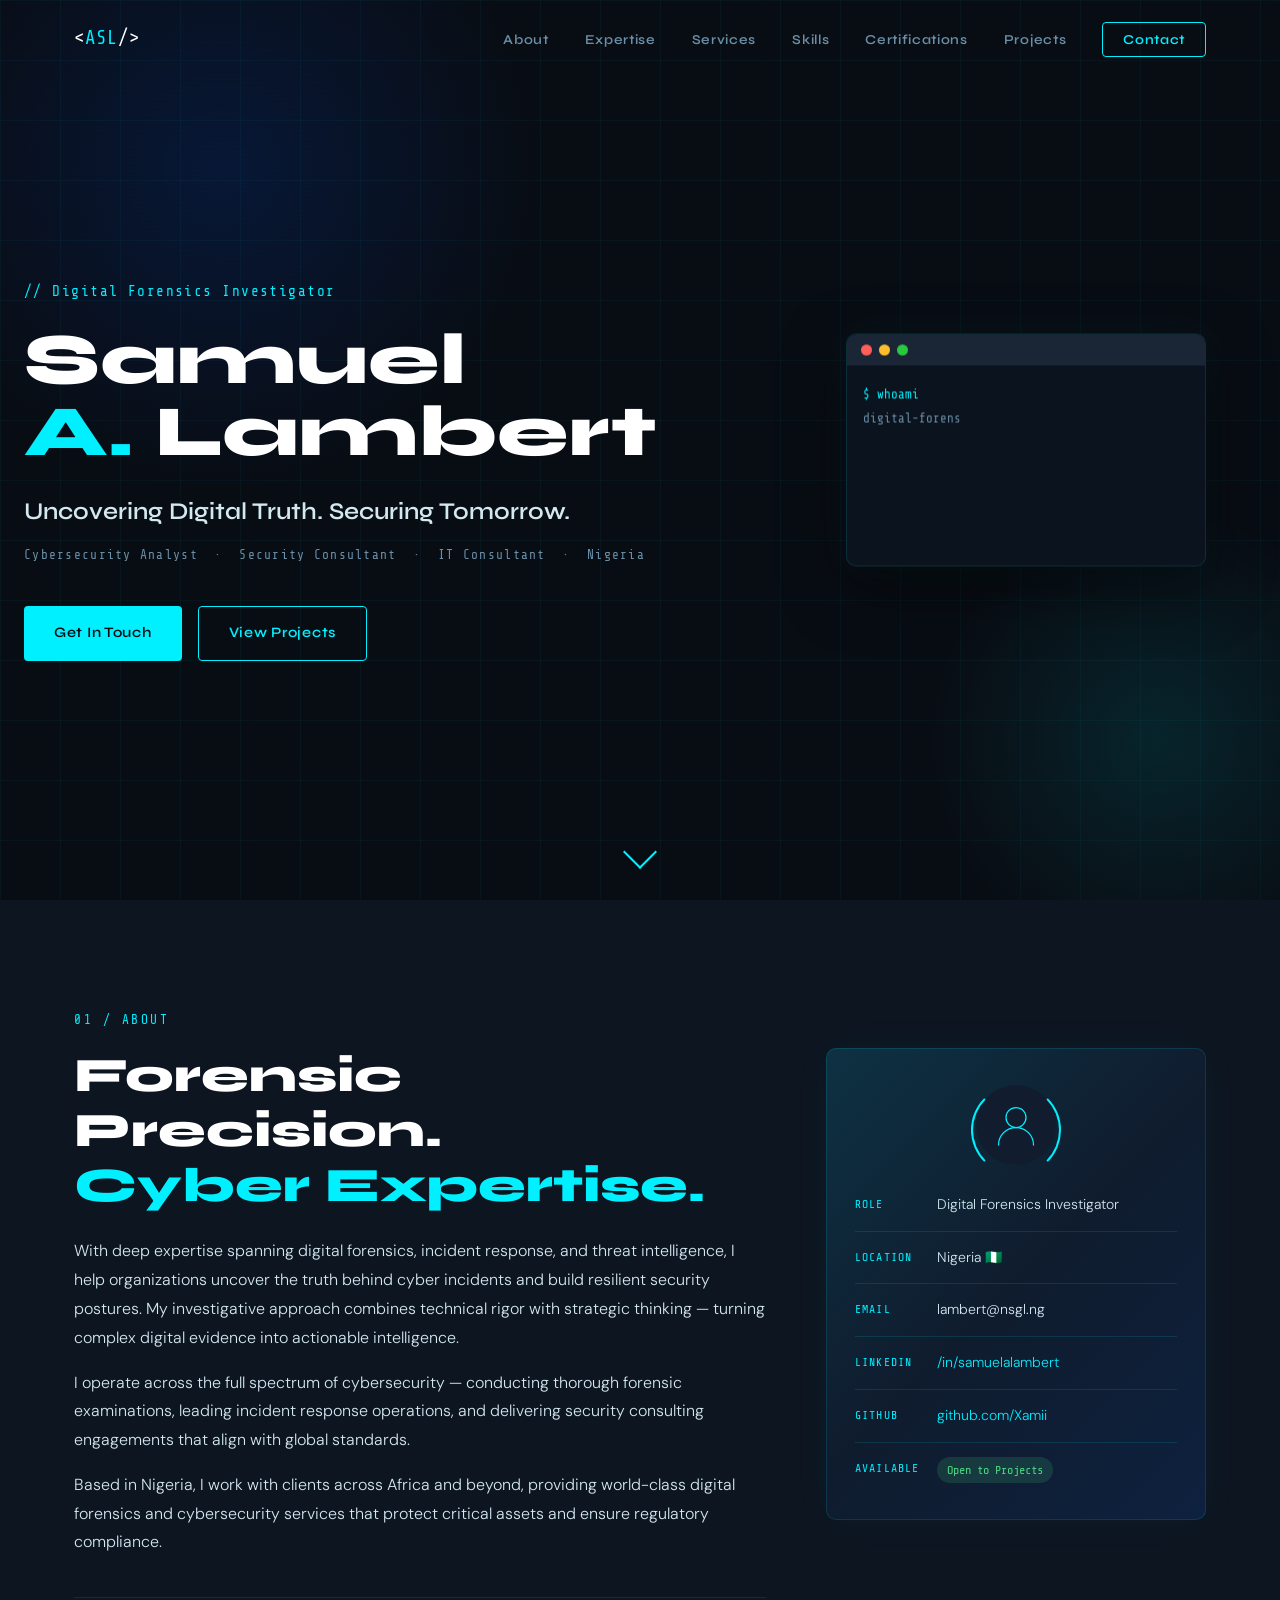
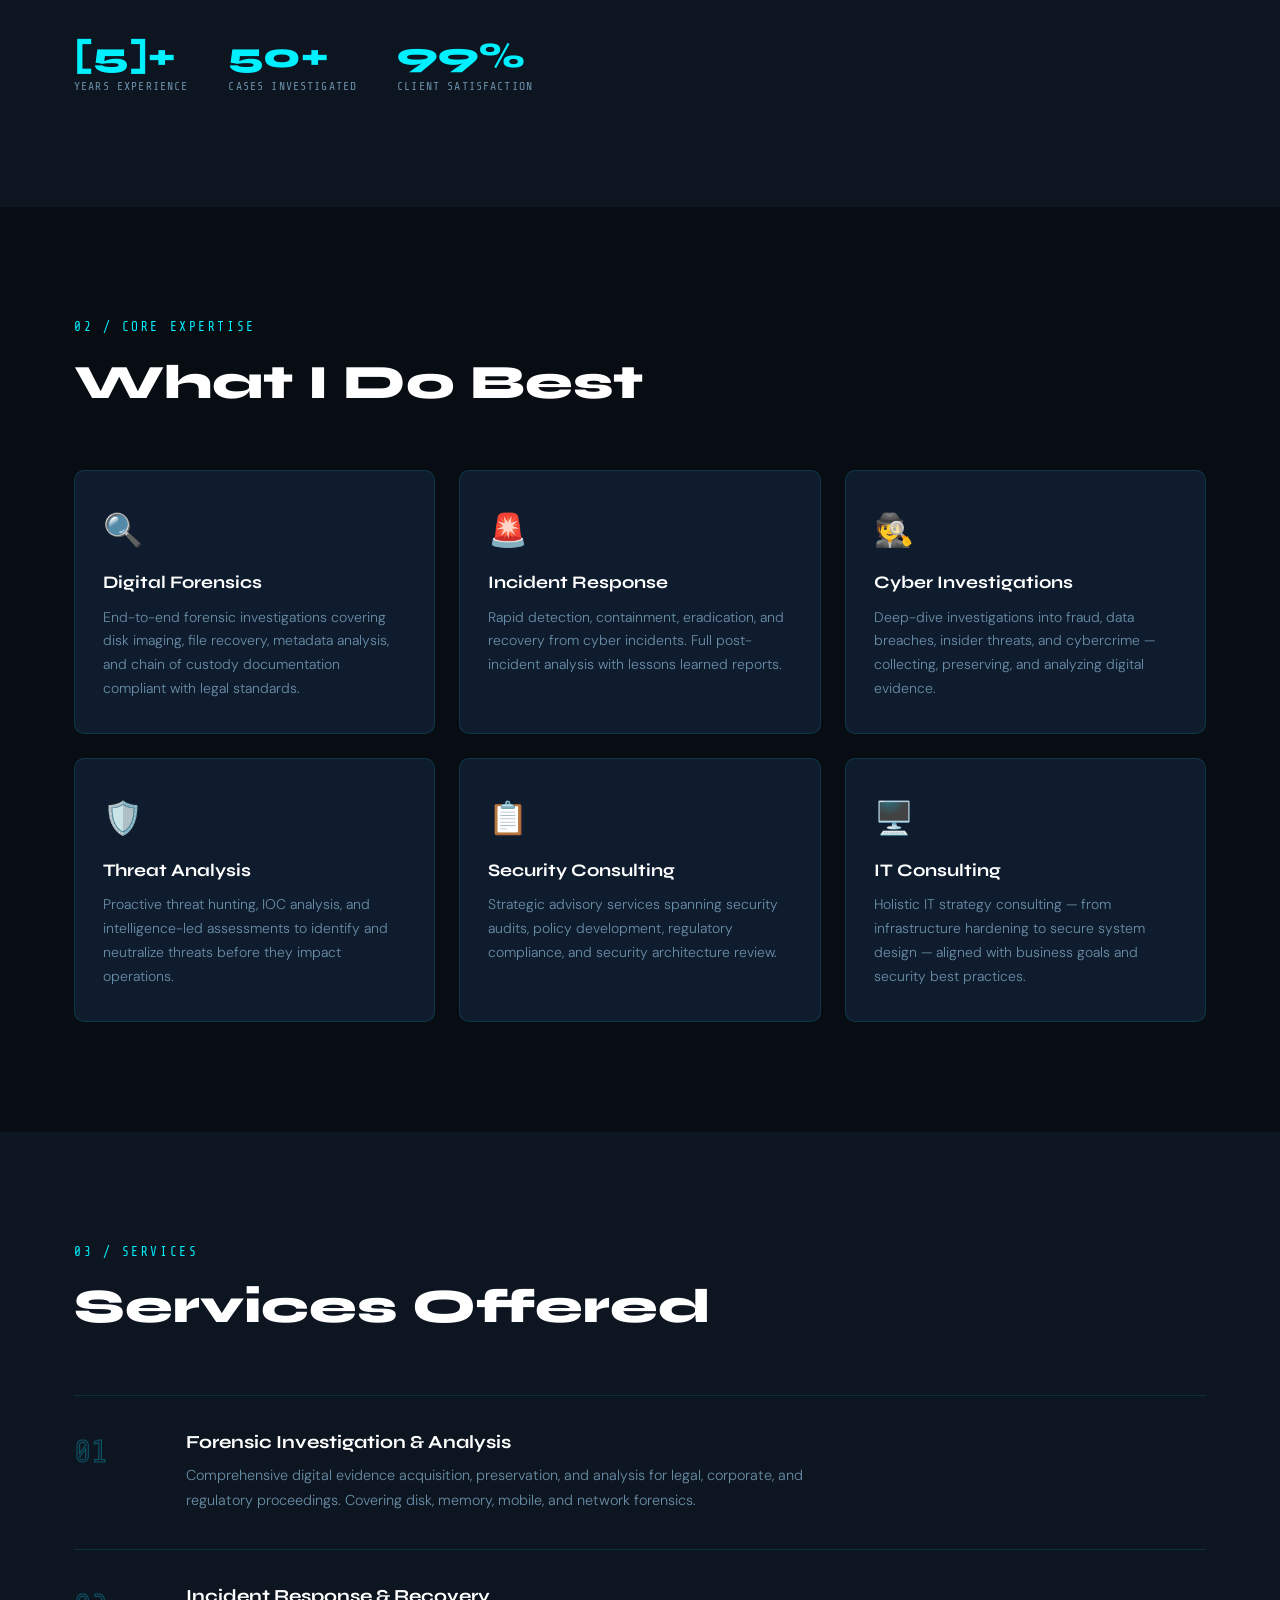
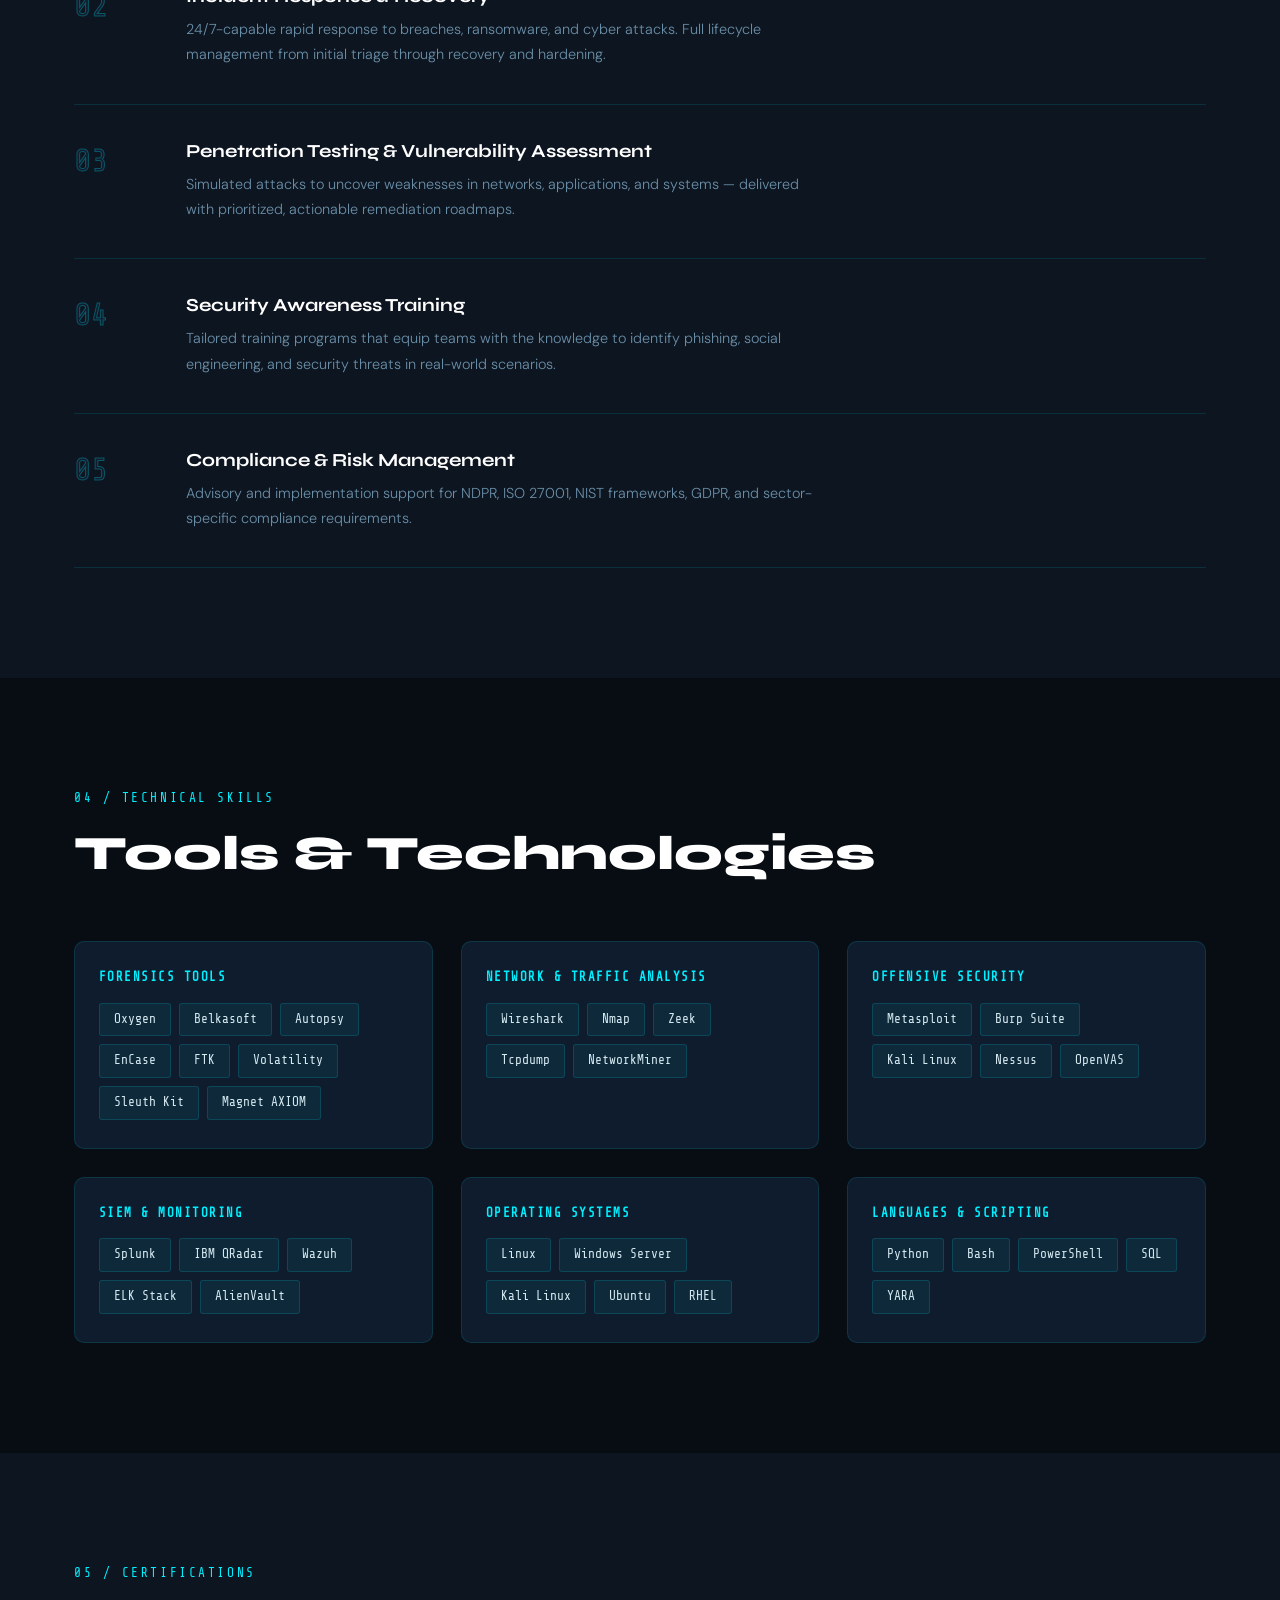
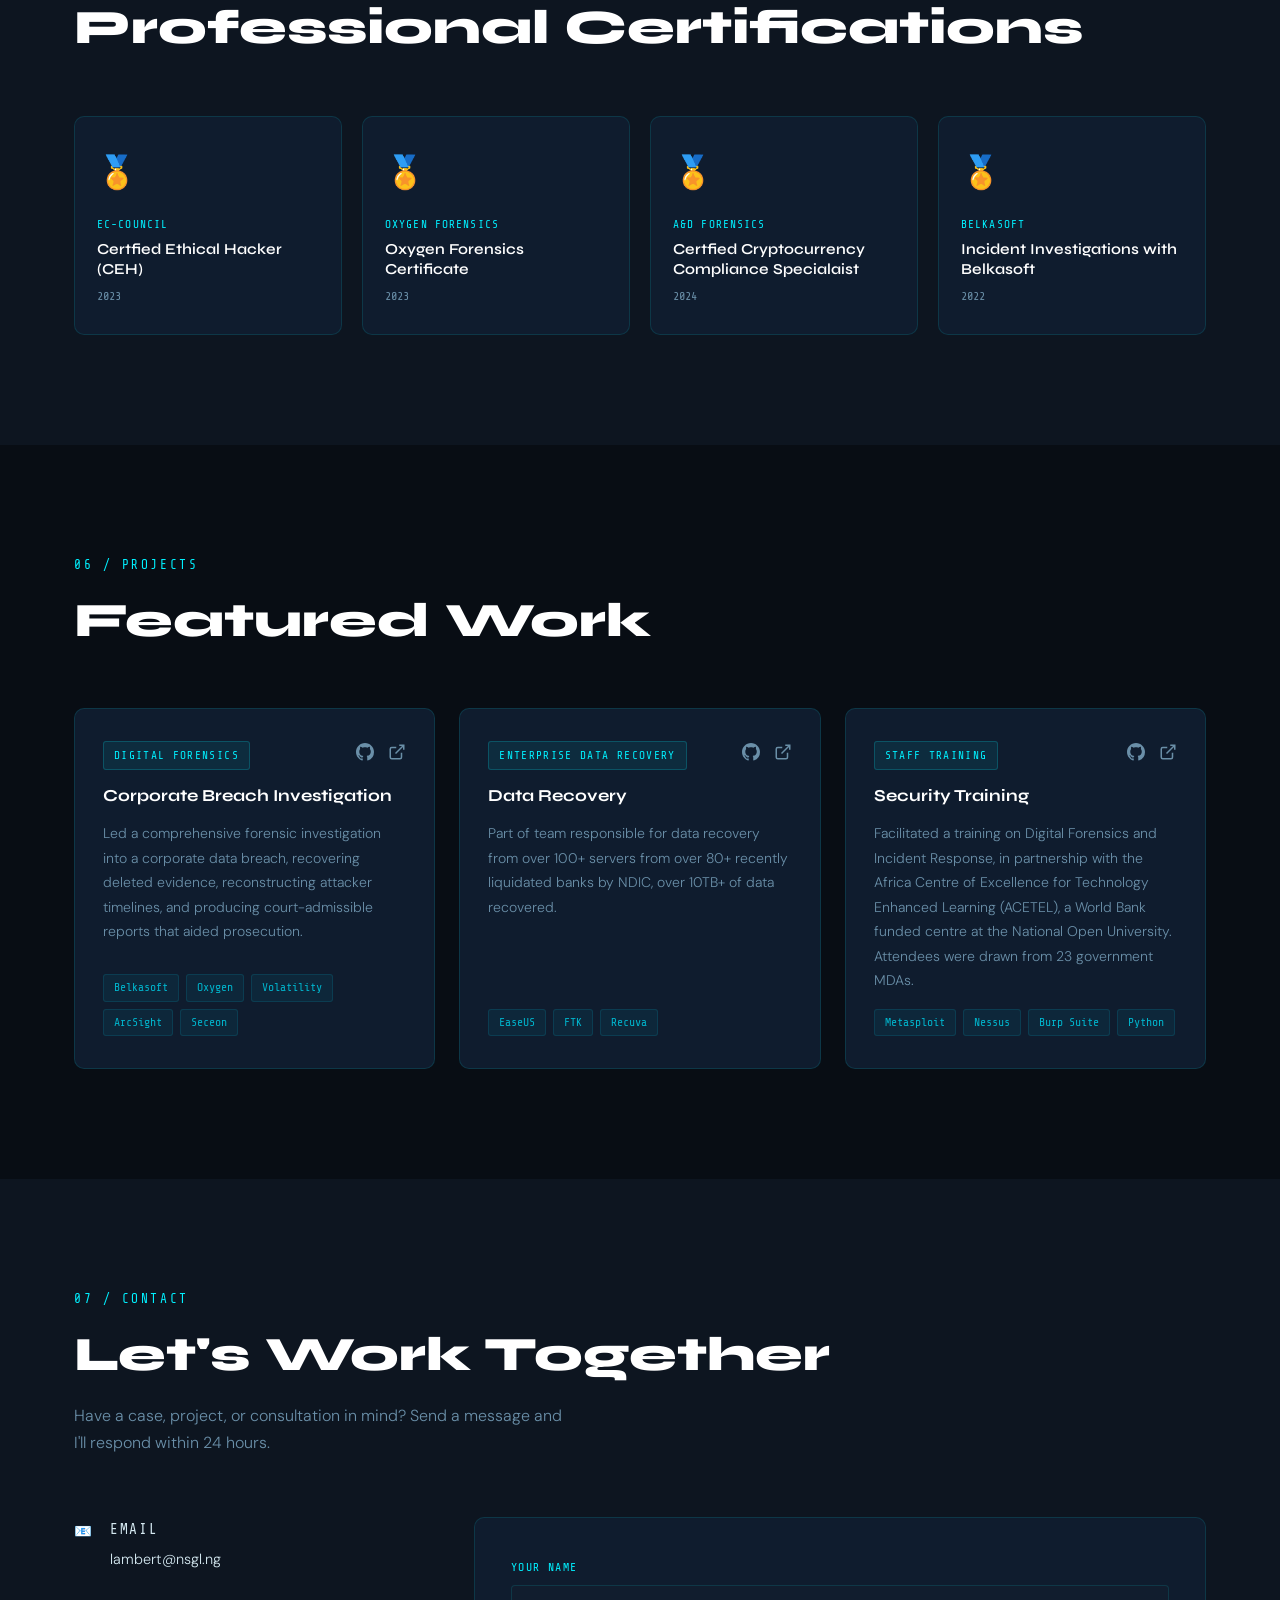
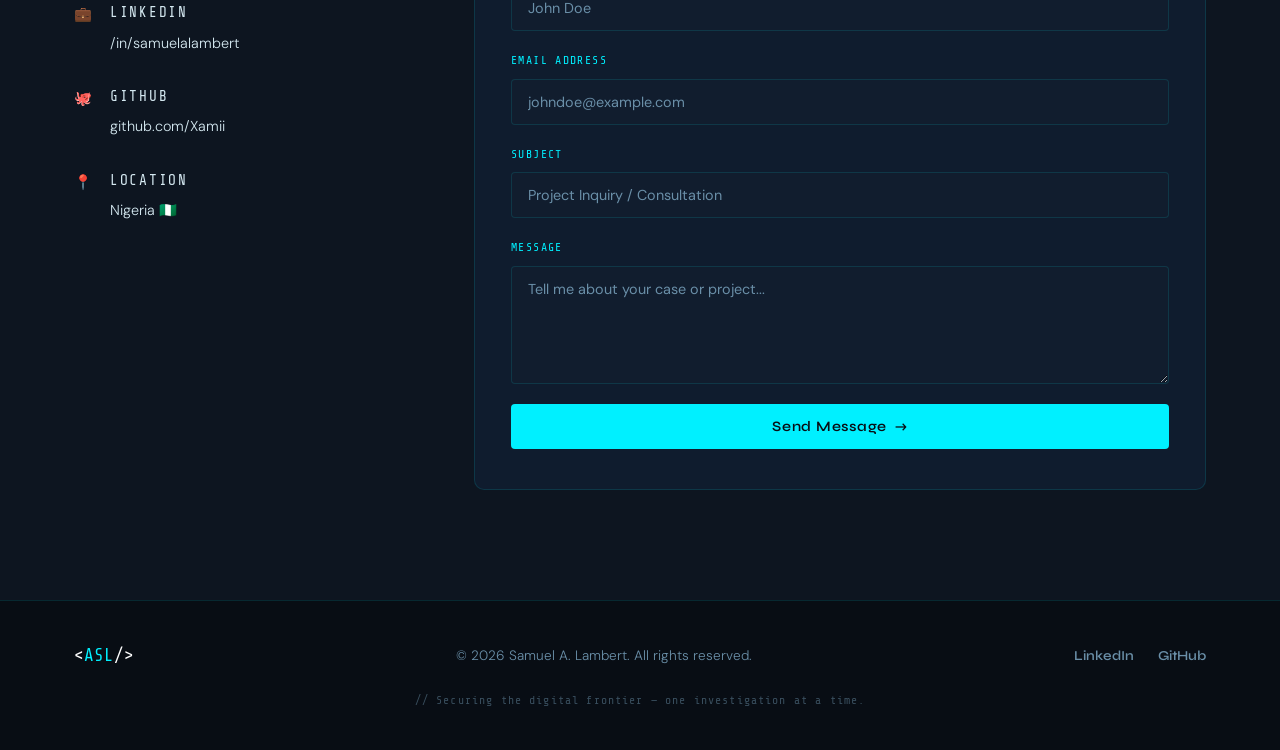
==== commit c63eaf70: "Add files via upload" ====
--- a/index.html
+++ b/index.html
@@ -8,6 +8,10 @@
   <link rel="preconnect" href="https://fonts.googleapis.com" />
   <link rel="preconnect" href="https://fonts.gstatic.com" crossorigin />
   <link href="https://fonts.googleapis.com/css2?family=Share+Tech+Mono&family=Syne:wght@400;600;700;800&family=DM+Sans:wght@300;400;500&display=swap" rel="stylesheet" />
+
+  <link rel="icon" href="favicon.ico" sizes="any" />
+  <link rel="icon" href="favicon.svg" type="image/svg+xml" />
+  <link rel="apple-touch-icon" href="apple-touch-icon.png" />
 </head>
 <body>
 
--- a/style.css
+++ b/style.css
@@ -0,0 +1,936 @@
+/* =============================================
+   RESET & BASE
+   ============================================= */
+*, *::before, *::after { box-sizing: border-box; margin: 0; padding: 0; }
+
+:root {
+  --bg:        #080d14;
+  --bg2:       #0d1520;
+  --bg3:       #111d2e;
+  --surface:   #0f1c2e;
+  --border:    rgba(0, 240, 255, 0.12);
+  --cyan:      #00f0ff;
+  --cyan2:     #00b4cc;
+  --blue:      #0057ff;
+  --text:      #d4e8f0;
+  --text-dim:  #6a8fa8;
+  --white:     #ffffff;
+  --font-head: 'Syne', sans-serif;
+  --font-mono: 'Share Tech Mono', monospace;
+  --font-body: 'DM Sans', sans-serif;
+  --radius:    10px;
+  --trans:     0.3s ease;
+}
+
+html { scroll-behavior: smooth; font-size: 16px; }
+
+body {
+  background: var(--bg);
+  color: var(--text);
+  font-family: var(--font-body);
+  font-weight: 300;
+  line-height: 1.7;
+  overflow-x: hidden;
+}
+
+a { color: var(--cyan); text-decoration: none; transition: color var(--trans); }
+a:hover { color: #fff; }
+
+img { max-width: 100%; display: block; }
+
+.container { max-width: 1180px; margin: 0 auto; padding: 0 24px; }
+
+section { padding: 110px 0; }
+
+/* =============================================
+   TYPOGRAPHY
+   ============================================= */
+h1, h2, h3, h4 { font-family: var(--font-head); color: var(--white); line-height: 1.15; }
+h2 { font-size: clamp(2rem, 4vw, 3rem); font-weight: 800; }
+h3 { font-size: 1.25rem; font-weight: 700; }
+h4 { font-size: 1rem; font-weight: 600; }
+
+.section-label {
+  font-family: var(--font-mono);
+  color: var(--cyan);
+  font-size: 0.8rem;
+  letter-spacing: 0.2em;
+  text-transform: uppercase;
+  margin-bottom: 16px;
+}
+
+.section-title { margin-bottom: 60px; }
+.section-title span { color: var(--cyan); }
+
+/* =============================================
+   BUTTONS
+   ============================================= */
+.btn {
+  display: inline-flex;
+  align-items: center;
+  gap: 8px;
+  padding: 14px 30px;
+  border-radius: 4px;
+  font-family: var(--font-head);
+  font-weight: 600;
+  font-size: 0.9rem;
+  letter-spacing: 0.05em;
+  cursor: pointer;
+  transition: all var(--trans);
+  border: none;
+}
+
+.btn-primary {
+  background: var(--cyan);
+  color: var(--bg);
+}
+.btn-primary:hover {
+  background: #fff;
+  color: var(--bg);
+  box-shadow: 0 0 30px rgba(0,240,255,0.4);
+}
+
+.btn-ghost {
+  background: transparent;
+  color: var(--cyan);
+  border: 1.5px solid var(--cyan);
+}
+.btn-ghost:hover {
+  background: rgba(0,240,255,0.08);
+  color: #fff;
+  border-color: #fff;
+}
+
+.btn-full { width: 100%; justify-content: center; }
+
+/* =============================================
+   NAVBAR
+   ============================================= */
+#navbar {
+  position: fixed;
+  top: 0; left: 0; right: 0;
+  z-index: 1000;
+  padding: 0;
+  transition: all var(--trans);
+  border-bottom: 1px solid transparent;
+}
+
+#navbar.scrolled {
+  background: rgba(8, 13, 20, 0.95);
+  backdrop-filter: blur(12px);
+  border-bottom-color: var(--border);
+}
+
+.nav-inner {
+  max-width: 1180px;
+  margin: 0 auto;
+  padding: 22px 24px;
+  display: flex;
+  align-items: center;
+  justify-content: space-between;
+}
+
+.nav-logo {
+  font-family: var(--font-mono);
+  font-size: 1.2rem;
+  color: var(--white);
+  letter-spacing: 0.05em;
+}
+.nav-logo span { color: var(--cyan); }
+.nav-logo:hover { color: var(--white); }
+
+.nav-links {
+  display: flex;
+  list-style: none;
+  gap: 36px;
+  align-items: center;
+}
+
+.nav-links a {
+  font-family: var(--font-head);
+  font-size: 0.85rem;
+  font-weight: 600;
+  letter-spacing: 0.05em;
+  color: var(--text-dim);
+  transition: color var(--trans);
+}
+.nav-links a:hover { color: var(--cyan); }
+
+.nav-cta {
+  color: var(--cyan) !important;
+  border: 1.5px solid var(--cyan);
+  padding: 8px 20px;
+  border-radius: 4px;
+}
+.nav-cta:hover {
+  background: var(--cyan) !important;
+  color: var(--bg) !important;
+}
+
+.nav-toggle {
+  display: none;
+  flex-direction: column;
+  gap: 5px;
+  background: none;
+  border: none;
+  cursor: pointer;
+  padding: 4px;
+}
+.nav-toggle span {
+  display: block;
+  width: 24px;
+  height: 2px;
+  background: var(--text);
+  transition: all var(--trans);
+}
+
+/* =============================================
+   HERO
+   ============================================= */
+#hero {
+  position: relative;
+  min-height: 100vh;
+  display: flex;
+  align-items: center;
+  padding: 120px 24px 80px;
+  overflow: hidden;
+}
+
+.hero-bg {
+  position: absolute;
+  inset: 0;
+  z-index: 0;
+}
+
+.grid-overlay {
+  position: absolute;
+  inset: 0;
+  background-image:
+    linear-gradient(rgba(0,240,255,0.04) 1px, transparent 1px),
+    linear-gradient(90deg, rgba(0,240,255,0.04) 1px, transparent 1px);
+  background-size: 60px 60px;
+}
+
+.scanline {
+  position: absolute;
+  inset: 0;
+  background: repeating-linear-gradient(
+    0deg,
+    transparent,
+    transparent 2px,
+    rgba(0,0,0,0.03) 2px,
+    rgba(0,0,0,0.03) 4px
+  );
+  pointer-events: none;
+}
+
+/* Radial glow */
+#hero::before {
+  content: '';
+  position: absolute;
+  top: -20%;
+  left: -10%;
+  width: 700px;
+  height: 700px;
+  background: radial-gradient(circle, rgba(0,87,255,0.15) 0%, transparent 65%);
+  pointer-events: none;
+  z-index: 0;
+}
+
+#hero::after {
+  content: '';
+  position: absolute;
+  bottom: -10%;
+  right: -10%;
+  width: 500px;
+  height: 500px;
+  background: radial-gradient(circle, rgba(0,240,255,0.1) 0%, transparent 65%);
+  pointer-events: none;
+  z-index: 0;
+}
+
+.hero-content {
+  position: relative;
+  z-index: 2;
+  max-width: 680px;
+}
+
+.hero-pre {
+  font-family: var(--font-mono);
+  color: var(--cyan);
+  font-size: 0.9rem;
+  margin-bottom: 20px;
+  letter-spacing: 0.1em;
+}
+
+.hero-name {
+  font-size: clamp(3rem, 8vw, 4.5rem);
+  font-weight: 800;
+  line-height: 1.0;
+  margin-bottom: 24px;
+  color: #fff;
+}
+.hero-name span { color: var(--cyan); }
+
+.hero-tagline {
+  font-family: var(--font-head);
+  font-size: clamp(1.1rem, 2.5vw, 1.5rem);
+  font-weight: 600;
+  color: var(--text);
+  margin-bottom: 12px;
+}
+
+.hero-sub {
+  font-family: var(--font-mono);
+  font-size: 0.8rem;
+  color: var(--text-dim);
+  letter-spacing: 0.1em;
+  margin-bottom: 40px;
+}
+
+.hero-actions { display: flex; gap: 16px; flex-wrap: wrap; }
+
+/* Terminal Widget */
+.hero-terminal {
+  position: absolute;
+  right: max(24px, calc((100vw - 1180px)/2 + 24px));
+  top: 50%;
+  transform: translateY(-50%);
+  width: 360px;
+  background: rgba(13, 21, 32, 0.9);
+  border: 1px solid var(--border);
+  border-radius: 10px;
+  overflow: hidden;
+  z-index: 2;
+  backdrop-filter: blur(8px);
+  box-shadow: 0 20px 60px rgba(0,0,0,0.5), 0 0 40px rgba(0,240,255,0.05);
+}
+
+.terminal-bar {
+  background: #1a2535;
+  padding: 10px 14px;
+  display: flex;
+  gap: 7px;
+  align-items: center;
+}
+.terminal-bar span {
+  width: 11px; height: 11px;
+  border-radius: 50%;
+  background: #555;
+}
+.terminal-bar span:nth-child(1) { background: #ff5f57; }
+.terminal-bar span:nth-child(2) { background: #ffbd2e; }
+.terminal-bar span:nth-child(3) { background: #28c840; }
+
+.terminal-body {
+  padding: 18px 16px;
+  font-family: var(--font-mono);
+  font-size: 0.78rem;
+  line-height: 1.9;
+  color: #7ecfbb;
+  min-height: 200px;
+}
+.terminal-body .t-prompt { color: var(--cyan); }
+.terminal-body .t-cmd { color: #fff; }
+.terminal-body .t-out { color: var(--text-dim); }
+.terminal-body .t-green { color: #4ade80; }
+.terminal-body .t-cursor {
+  display: inline-block;
+  width: 8px;
+  height: 14px;
+  background: var(--cyan);
+  animation: blink 1s step-end infinite;
+  vertical-align: middle;
+}
+
+@keyframes blink { 0%,100%{opacity:1;} 50%{opacity:0;} }
+
+/* Scroll Arrow */
+.scroll-down {
+  position: absolute;
+  bottom: 36px;
+  left: 50%;
+  transform: translateX(-50%);
+  z-index: 2;
+  animation: bounce 2s ease-in-out infinite;
+}
+.arrow-down {
+  display: block;
+  width: 24px;
+  height: 24px;
+  border-right: 2px solid var(--cyan);
+  border-bottom: 2px solid var(--cyan);
+  transform: rotate(45deg);
+}
+@keyframes bounce { 0%,100%{transform:translateX(-50%) translateY(0);} 50%{transform:translateX(-50%) translateY(8px);} }
+
+/* =============================================
+   ABOUT
+   ============================================= */
+#about { background: var(--bg2); }
+
+.about-grid {
+  display: grid;
+  grid-template-columns: 1fr 380px;
+  gap: 60px;
+  align-items: start;
+}
+
+.about-text h2 { margin-bottom: 24px; }
+.about-text h2 span { color: var(--cyan); }
+.about-text p { margin-bottom: 16px; color: var(--text); line-height: 1.8; }
+
+.about-stats {
+  display: flex;
+  gap: 40px;
+  margin-top: 40px;
+  padding-top: 40px;
+  border-top: 1px solid var(--border);
+}
+.stat { display: flex; flex-direction: column; gap: 4px; }
+.stat-num {
+  font-family: var(--font-head);
+  font-size: 2.2rem;
+  font-weight: 800;
+  color: var(--cyan);
+  line-height: 1;
+}
+.stat-label {
+  font-family: var(--font-mono);
+  font-size: 0.72rem;
+  color: var(--text-dim);
+  letter-spacing: 0.1em;
+  text-transform: uppercase;
+}
+
+.about-card {
+  position: sticky;
+  top: 100px;
+  background: var(--surface);
+  border: 1px solid var(--border);
+  border-radius: var(--radius);
+  padding: 36px 28px;
+  box-shadow: 0 0 40px rgba(0,240,255,0.04);
+}
+.card-glow {
+  position: absolute;
+  top: -1px; left: -1px; right: -1px; bottom: -1px;
+  border-radius: inherit;
+  background: linear-gradient(135deg, rgba(0,240,255,0.1), transparent, rgba(0,87,255,0.08));
+  pointer-events: none;
+  border-radius: var(--radius);
+}
+
+.about-avatar {
+  display: flex;
+  justify-content: center;
+  margin-bottom: 28px;
+  position: relative;
+}
+.avatar-ring {
+  position: absolute;
+  width: 90px; height: 90px;
+  border: 2px solid var(--cyan);
+  border-radius: 50%;
+  animation: spin 8s linear infinite;
+  border-top-color: transparent;
+  border-bottom-color: transparent;
+}
+.avatar-inner {
+  width: 80px; height: 80px;
+  background: var(--bg3);
+  border-radius: 50%;
+  display: flex;
+  align-items: center;
+  justify-content: center;
+}
+.avatar-inner svg { width: 50px; height: 50px; }
+
+@keyframes spin { to { transform: rotate(360deg); } }
+
+.about-info { list-style: none; display: flex; flex-direction: column; gap: 14px; }
+.about-info li {
+  display: flex;
+  align-items: flex-start;
+  gap: 12px;
+  padding-bottom: 14px;
+  border-bottom: 1px solid var(--border);
+  font-size: 0.875rem;
+}
+.about-info li:last-child { border-bottom: none; padding-bottom: 0; }
+.info-label {
+  font-family: var(--font-mono);
+  color: var(--cyan);
+  font-size: 0.72rem;
+  letter-spacing: 0.1em;
+  text-transform: uppercase;
+  min-width: 70px;
+  padding-top: 2px;
+}
+.badge-green {
+  background: rgba(74, 222, 128, 0.15);
+  color: #4ade80;
+  padding: 3px 10px;
+  border-radius: 20px;
+  font-size: 0.75rem;
+  font-family: var(--font-mono);
+}
+
+/* =============================================
+   EXPERTISE
+   ============================================= */
+.expertise-grid {
+  display: grid;
+  grid-template-columns: repeat(3, 1fr);
+  gap: 24px;
+}
+
+.exp-card {
+  background: var(--surface);
+  border: 1px solid var(--border);
+  border-radius: var(--radius);
+  padding: 32px 28px;
+  transition: all var(--trans);
+  position: relative;
+  overflow: hidden;
+}
+
+.exp-card::before {
+  content: '';
+  position: absolute;
+  inset: 0;
+  background: linear-gradient(135deg, rgba(0,240,255,0.04), transparent);
+  opacity: 0;
+  transition: opacity var(--trans);
+}
+
+.exp-card:hover {
+  border-color: rgba(0,240,255,0.4);
+  transform: translateY(-4px);
+  box-shadow: 0 16px 40px rgba(0,0,0,0.3), 0 0 20px rgba(0,240,255,0.08);
+}
+.exp-card:hover::before { opacity: 1; }
+
+.exp-icon { font-size: 2rem; margin-bottom: 16px; }
+.exp-card h3 { margin-bottom: 12px; font-size: 1.1rem; }
+.exp-card p { color: var(--text-dim); font-size: 0.875rem; line-height: 1.7; }
+
+/* =============================================
+   SERVICES
+   ============================================= */
+#services { background: var(--bg2); }
+
+.services-list { display: flex; flex-direction: column; gap: 0; }
+
+.service-item {
+  display: grid;
+  grid-template-columns: 80px 1fr;
+  gap: 32px;
+  align-items: start;
+  padding: 36px 0;
+  border-bottom: 1px solid var(--border);
+  transition: all var(--trans);
+}
+.service-item:first-child { border-top: 1px solid var(--border); }
+.service-item:hover .service-num { color: var(--cyan); }
+
+.service-num {
+  font-family: var(--font-mono);
+  font-size: 2rem;
+  font-weight: 400;
+  color: var(--bg3);
+  line-height: 1;
+  padding-top: 4px;
+  text-stroke: 1px var(--border);
+  -webkit-text-stroke: 1px rgba(0,240,255,0.3);
+  transition: color var(--trans);
+}
+
+.service-body h3 { margin-bottom: 10px; font-size: 1.15rem; }
+.service-body p { color: var(--text-dim); font-size: 0.9rem; line-height: 1.75; max-width: 640px; }
+
+/* =============================================
+   SKILLS
+   ============================================= */
+.skills-grid {
+  display: grid;
+  grid-template-columns: repeat(3, 1fr);
+  gap: 28px;
+}
+
+.skill-group {
+  background: var(--surface);
+  border: 1px solid var(--border);
+  border-radius: var(--radius);
+  padding: 28px 24px;
+}
+.skill-group h4 {
+  color: var(--cyan);
+  font-family: var(--font-mono);
+  font-size: 0.78rem;
+  letter-spacing: 0.12em;
+  text-transform: uppercase;
+  margin-bottom: 18px;
+}
+
+.skill-tags { display: flex; flex-wrap: wrap; gap: 8px; }
+.skill-tags span {
+  background: rgba(0,240,255,0.06);
+  border: 1px solid rgba(0,240,255,0.15);
+  color: var(--text);
+  padding: 5px 14px;
+  border-radius: 3px;
+  font-size: 0.8rem;
+  font-family: var(--font-mono);
+  transition: all var(--trans);
+  cursor: default;
+}
+.skill-tags span:hover {
+  background: rgba(0,240,255,0.12);
+  border-color: var(--cyan);
+  color: var(--cyan);
+}
+
+/* =============================================
+   CERTIFICATIONS
+   ============================================= */
+#certifications { background: var(--bg2); }
+
+.certs-grid {
+  display: grid;
+  grid-template-columns: repeat(4, 1fr);
+  gap: 20px;
+}
+
+.cert-card {
+  background: var(--surface);
+  border: 1px solid var(--border);
+  border-radius: var(--radius);
+  padding: 28px 22px;
+  display: flex;
+  flex-direction: column;
+  gap: 16px;
+  transition: all var(--trans);
+}
+.cert-card:hover {
+  border-color: rgba(0,240,255,0.3);
+  transform: translateY(-3px);
+}
+.cert-icon { font-size: 2rem; }
+.cert-body { display: flex; flex-direction: column; gap: 6px; }
+.cert-org {
+  font-family: var(--font-mono);
+  font-size: 0.7rem;
+  color: var(--cyan);
+  letter-spacing: 0.1em;
+  text-transform: uppercase;
+}
+.cert-body h4 { color: var(--white); font-size: 0.95rem; line-height: 1.3; }
+.cert-year {
+  font-family: var(--font-mono);
+  font-size: 0.75rem;
+  color: var(--text-dim);
+}
+
+/* =============================================
+   PROJECTS
+   ============================================= */
+.projects-grid {
+  display: grid;
+  grid-template-columns: repeat(3, 1fr);
+  gap: 24px;
+}
+
+.project-card {
+  background: var(--surface);
+  border: 1px solid var(--border);
+  border-radius: var(--radius);
+  padding: 32px 28px;
+  display: flex;
+  flex-direction: column;
+  gap: 16px;
+  transition: all var(--trans);
+}
+.project-card:hover {
+  border-color: rgba(0,240,255,0.35);
+  transform: translateY(-5px);
+  box-shadow: 0 20px 50px rgba(0,0,0,0.4), 0 0 20px rgba(0,240,255,0.06);
+}
+
+.project-top {
+  display: flex;
+  justify-content: space-between;
+  align-items: center;
+}
+
+.project-tag {
+  font-family: var(--font-mono);
+  font-size: 0.7rem;
+  color: var(--cyan);
+  letter-spacing: 0.12em;
+  text-transform: uppercase;
+  background: rgba(0,240,255,0.08);
+  border: 1px solid rgba(0,240,255,0.2);
+  padding: 4px 10px;
+  border-radius: 3px;
+}
+
+.project-links { display: flex; gap: 14px; }
+.project-links a { color: var(--text-dim); transition: color var(--trans); }
+.project-links a:hover { color: var(--cyan); }
+
+.project-card h3 { font-size: 1.05rem; }
+.project-card p { color: var(--text-dim); font-size: 0.875rem; line-height: 1.75; flex: 1; }
+
+.project-tech {
+  display: flex;
+  flex-wrap: wrap;
+  gap: 7px;
+  margin-top: auto;
+}
+.project-tech span {
+  font-family: var(--font-mono);
+  font-size: 0.72rem;
+  color: var(--cyan2);
+  background: rgba(0,180,204,0.08);
+  padding: 3px 10px;
+  border-radius: 3px;
+  border: 1px solid rgba(0,180,204,0.15);
+}
+
+/* =============================================
+   CONTACT
+   ============================================= */
+#contact { background: var(--bg2); }
+
+.contact-intro {
+  color: var(--text-dim);
+  font-size: 1rem;
+  margin-top: -40px;
+  margin-bottom: 60px;
+  max-width: 500px;
+}
+
+.contact-grid {
+  display: grid;
+  grid-template-columns: 340px 1fr;
+  gap: 60px;
+  align-items: start;
+}
+
+.contact-info { display: flex; flex-direction: column; gap: 28px; }
+
+.c-item {
+  display: flex;
+  gap: 18px;
+  align-items: flex-start;
+}
+.c-icon { font-size: 1.4rem; padding-top: 2px; }
+.c-label {
+  display: block;
+  font-family: var(--font-mono);
+  font-size: 0.7rem;
+  color: var(--cyan);
+  letter-spacing: 0.12em;
+  text-transform: uppercase;
+  margin-bottom: 4px;
+}
+.c-item a, .c-item span {
+  font-size: 0.9rem;
+  color: var(--text);
+  word-break: break-all;
+}
+.c-item a:hover { color: var(--cyan); }
+
+/* Form */
+.contact-form {
+  background: var(--surface);
+  border: 1px solid var(--border);
+  border-radius: var(--radius);
+  padding: 40px 36px;
+  display: flex;
+  flex-direction: column;
+  gap: 20px;
+}
+
+.form-group { display: flex; flex-direction: column; gap: 8px; }
+
+.form-group label {
+  font-family: var(--font-mono);
+  font-size: 0.72rem;
+  color: var(--cyan);
+  letter-spacing: 0.12em;
+  text-transform: uppercase;
+}
+
+.form-group input,
+.form-group textarea {
+  background: var(--bg3);
+  border: 1px solid var(--border);
+  border-radius: 4px;
+  padding: 13px 16px;
+  color: var(--text);
+  font-family: var(--font-body);
+  font-size: 0.9rem;
+  outline: none;
+  transition: border-color var(--trans), box-shadow var(--trans);
+  resize: vertical;
+}
+
+.form-group input:focus,
+.form-group textarea:focus {
+  border-color: var(--cyan);
+  box-shadow: 0 0 0 3px rgba(0,240,255,0.08);
+}
+
+.form-group input::placeholder,
+.form-group textarea::placeholder { color: var(--text-dim); }
+
+/* =============================================
+   FOOTER
+   ============================================= */
+footer {
+  background: var(--bg);
+  border-top: 1px solid var(--border);
+  padding: 40px 0;
+}
+
+.footer-inner {
+  display: flex;
+  align-items: center;
+  justify-content: space-between;
+  margin-bottom: 20px;
+  flex-wrap: wrap;
+  gap: 16px;
+}
+
+.footer-logo {
+  font-family: var(--font-mono);
+  font-size: 1.1rem;
+  color: var(--white);
+}
+.footer-logo span { color: var(--cyan); }
+
+.footer-copy { font-size: 0.85rem; color: var(--text-dim); }
+
+.footer-links { display: flex; gap: 24px; }
+.footer-links a {
+  font-family: var(--font-head);
+  font-weight: 600;
+  font-size: 0.85rem;
+  color: var(--text-dim);
+  transition: color var(--trans);
+}
+.footer-links a:hover { color: var(--cyan); }
+
+.footer-note {
+  font-family: var(--font-mono);
+  font-size: 0.72rem;
+  color: rgba(106,143,168,0.5);
+  text-align: center;
+  letter-spacing: 0.1em;
+}
+
+/* =============================================
+   ANIMATIONS
+   ============================================= */
+.fade-up {
+  opacity: 0;
+  transform: translateY(30px);
+  transition: opacity 0.7s ease, transform 0.7s ease;
+}
+.fade-up.visible {
+  opacity: 1;
+  transform: translateY(0);
+}
+
+/* Stagger children */
+.expertise-grid .exp-card:nth-child(2) { transition-delay: 0.1s; }
+.expertise-grid .exp-card:nth-child(3) { transition-delay: 0.2s; }
+.expertise-grid .exp-card:nth-child(4) { transition-delay: 0.3s; }
+.expertise-grid .exp-card:nth-child(5) { transition-delay: 0.4s; }
+.expertise-grid .exp-card:nth-child(6) { transition-delay: 0.5s; }
+
+.services-list .service-item:nth-child(2) { transition-delay: 0.1s; }
+.services-list .service-item:nth-child(3) { transition-delay: 0.2s; }
+.services-list .service-item:nth-child(4) { transition-delay: 0.3s; }
+.services-list .service-item:nth-child(5) { transition-delay: 0.4s; }
+
+.skills-grid .skill-group:nth-child(2) { transition-delay: 0.1s; }
+.skills-grid .skill-group:nth-child(3) { transition-delay: 0.2s; }
+.skills-grid .skill-group:nth-child(4) { transition-delay: 0.3s; }
+.skills-grid .skill-group:nth-child(5) { transition-delay: 0.4s; }
+.skills-grid .skill-group:nth-child(6) { transition-delay: 0.5s; }
+
+.projects-grid .project-card:nth-child(2) { transition-delay: 0.1s; }
+.projects-grid .project-card:nth-child(3) { transition-delay: 0.2s; }
+
+.certs-grid .cert-card:nth-child(2) { transition-delay: 0.1s; }
+.certs-grid .cert-card:nth-child(3) { transition-delay: 0.2s; }
+.certs-grid .cert-card:nth-child(4) { transition-delay: 0.3s; }
+
+/* =============================================
+   RESPONSIVE
+   ============================================= */
+@media (max-width: 1024px) {
+  .hero-terminal { display: none; }
+  .about-grid { grid-template-columns: 1fr; }
+  .about-card { position: static; }
+  .expertise-grid { grid-template-columns: repeat(2, 1fr); }
+  .skills-grid { grid-template-columns: repeat(2, 1fr); }
+  .certs-grid { grid-template-columns: repeat(2, 1fr); }
+  .projects-grid { grid-template-columns: 1fr 1fr; }
+  .contact-grid { grid-template-columns: 1fr; }
+  .contact-info { flex-direction: row; flex-wrap: wrap; }
+  .c-item { flex: 1; min-width: 200px; }
+}
+
+@media (max-width: 768px) {
+  section { padding: 80px 0; }
+  
+  .nav-links {
+    display: none;
+    position: fixed;
+    top: 0; left: 0; right: 0;
+    background: rgba(8,13,20,0.98);
+    flex-direction: column;
+    padding: 80px 24px 40px;
+    gap: 0;
+    backdrop-filter: blur(12px);
+    z-index: 999;
+  }
+  .nav-links.open { display: flex; }
+  .nav-links li { border-bottom: 1px solid var(--border); }
+  .nav-links a { display: block; padding: 18px 0; font-size: 1.1rem; }
+  .nav-cta { border: none; padding: 18px 0; }
+  .nav-toggle { display: flex; z-index: 1001; }
+  .nav-toggle.open span:nth-child(1) { transform: rotate(45deg) translate(5px, 5px); }
+  .nav-toggle.open span:nth-child(2) { opacity: 0; }
+  .nav-toggle.open span:nth-child(3) { transform: rotate(-45deg) translate(5px, -5px); }
+
+  .hero-name { font-size: clamp(2.5rem, 12vw, 4rem); }
+  .hero-actions { flex-direction: column; }
+  .hero-actions .btn { text-align: center; justify-content: center; }
+
+  .expertise-grid { grid-template-columns: 1fr; }
+  .skills-grid { grid-template-columns: 1fr; }
+  .certs-grid { grid-template-columns: 1fr 1fr; }
+  .projects-grid { grid-template-columns: 1fr; }
+
+  .service-item { grid-template-columns: 60px 1fr; gap: 20px; }
+  .service-num { font-size: 1.5rem; }
+
+  .about-stats { flex-direction: column; gap: 24px; }
+
+  .contact-form { padding: 28px 22px; }
+
+  .footer-inner { flex-direction: column; text-align: center; }
+  .footer-links { justify-content: center; }
+
+  h2 { font-size: 2rem; }
+  .section-title { margin-bottom: 40px; }
+}
+
+@media (max-width: 480px) {
+  .certs-grid { grid-template-columns: 1fr; }
+}
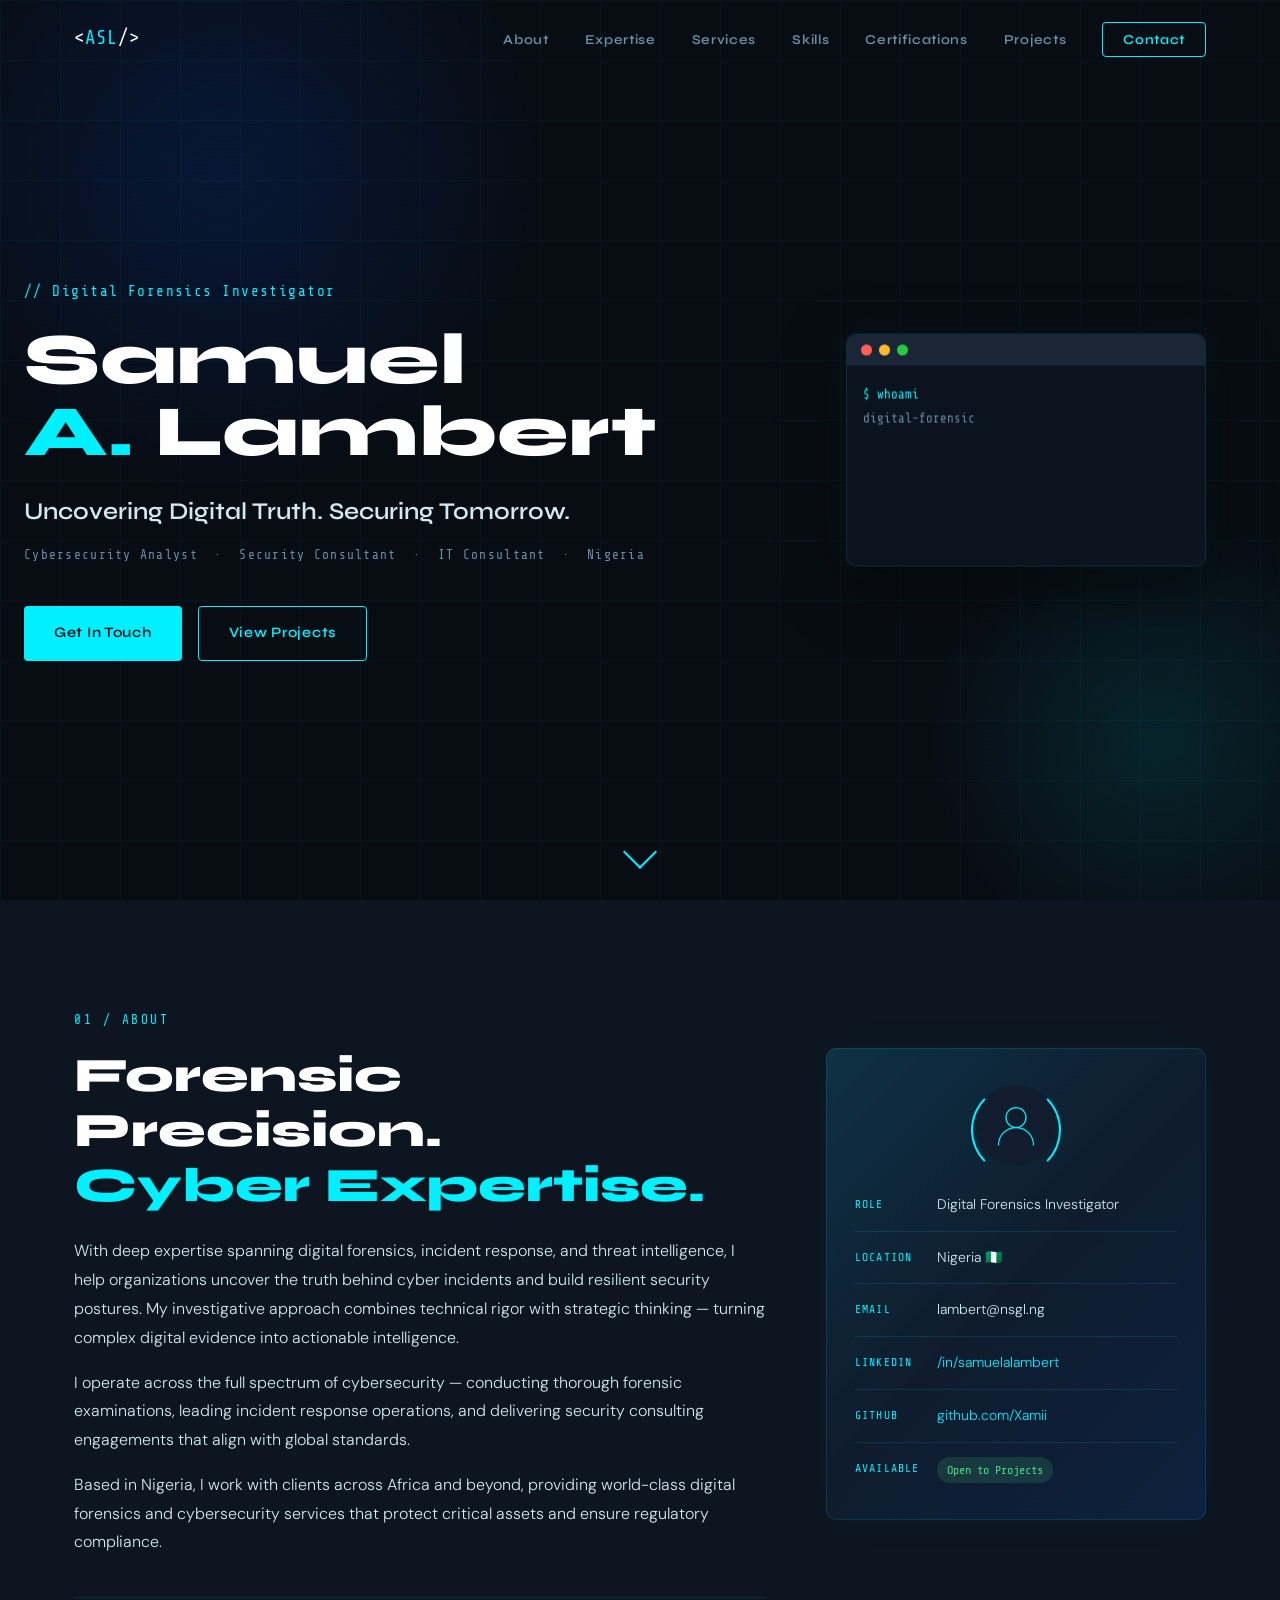
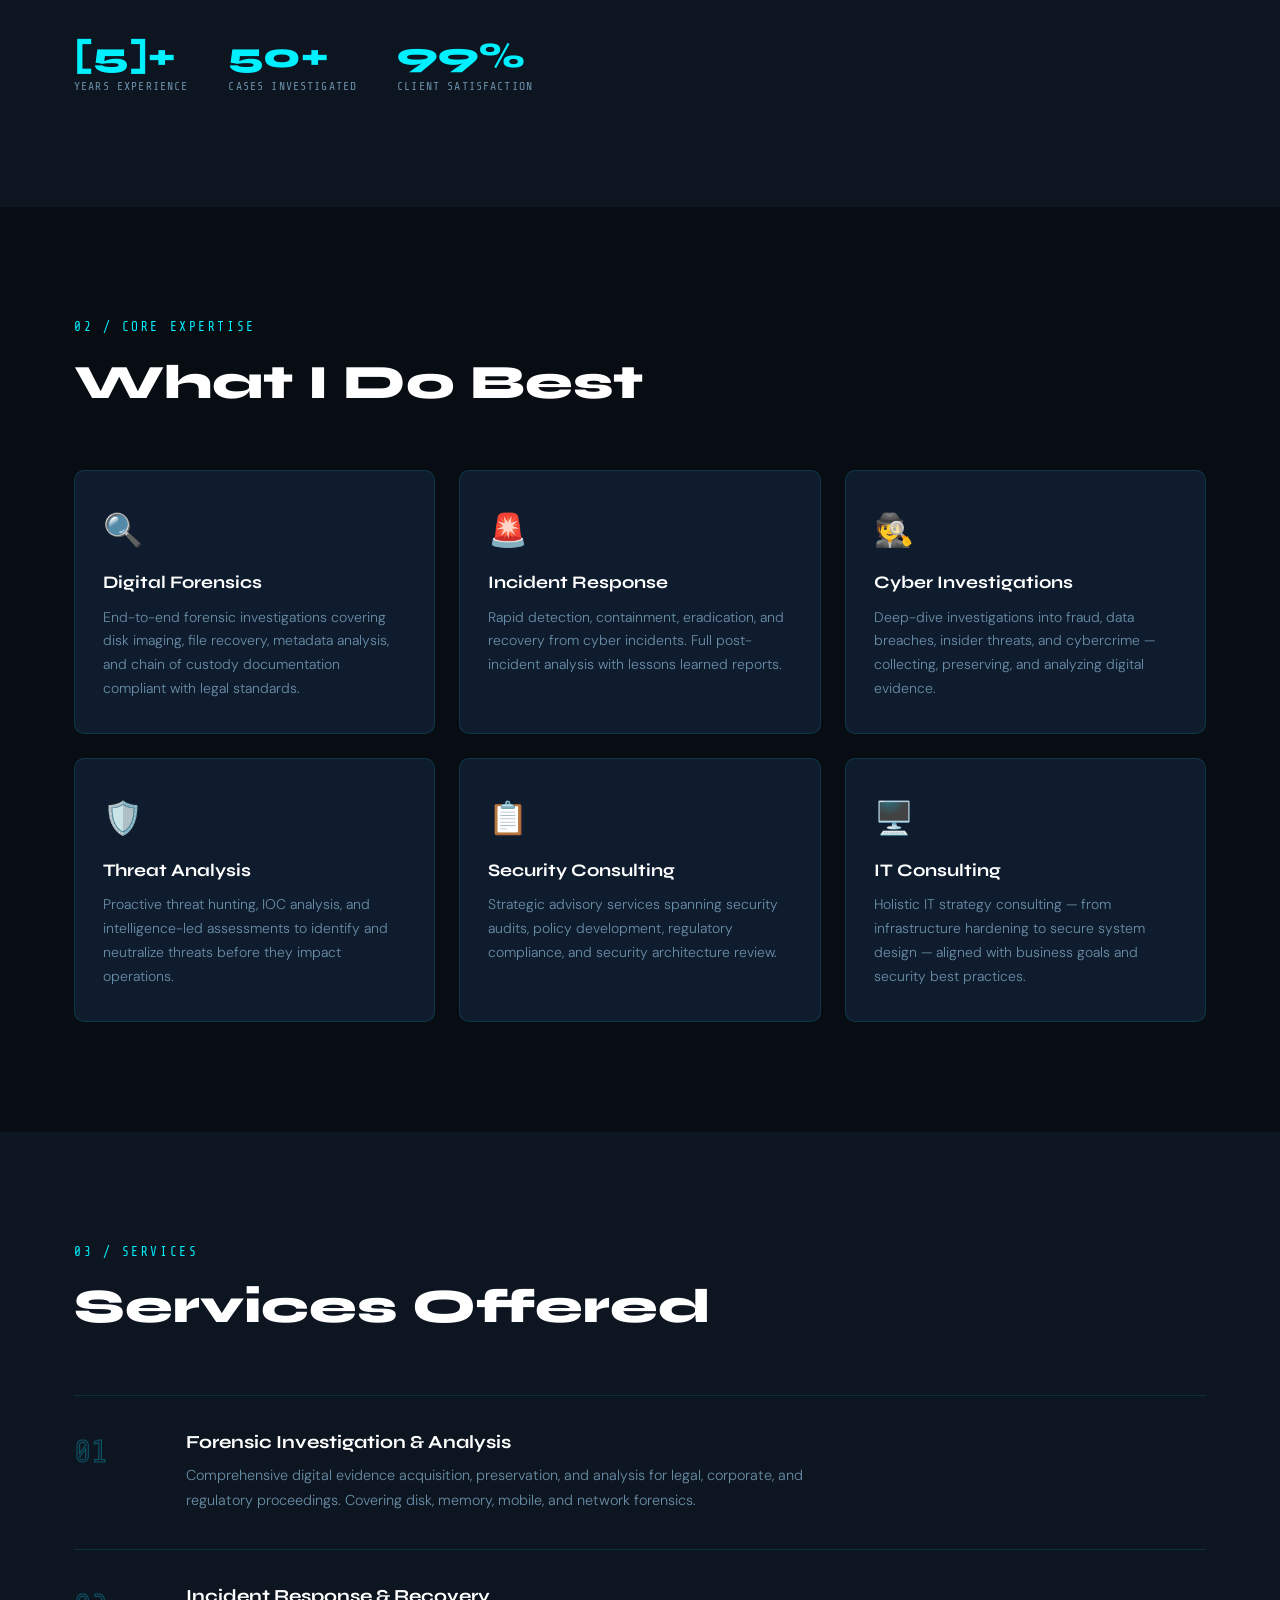
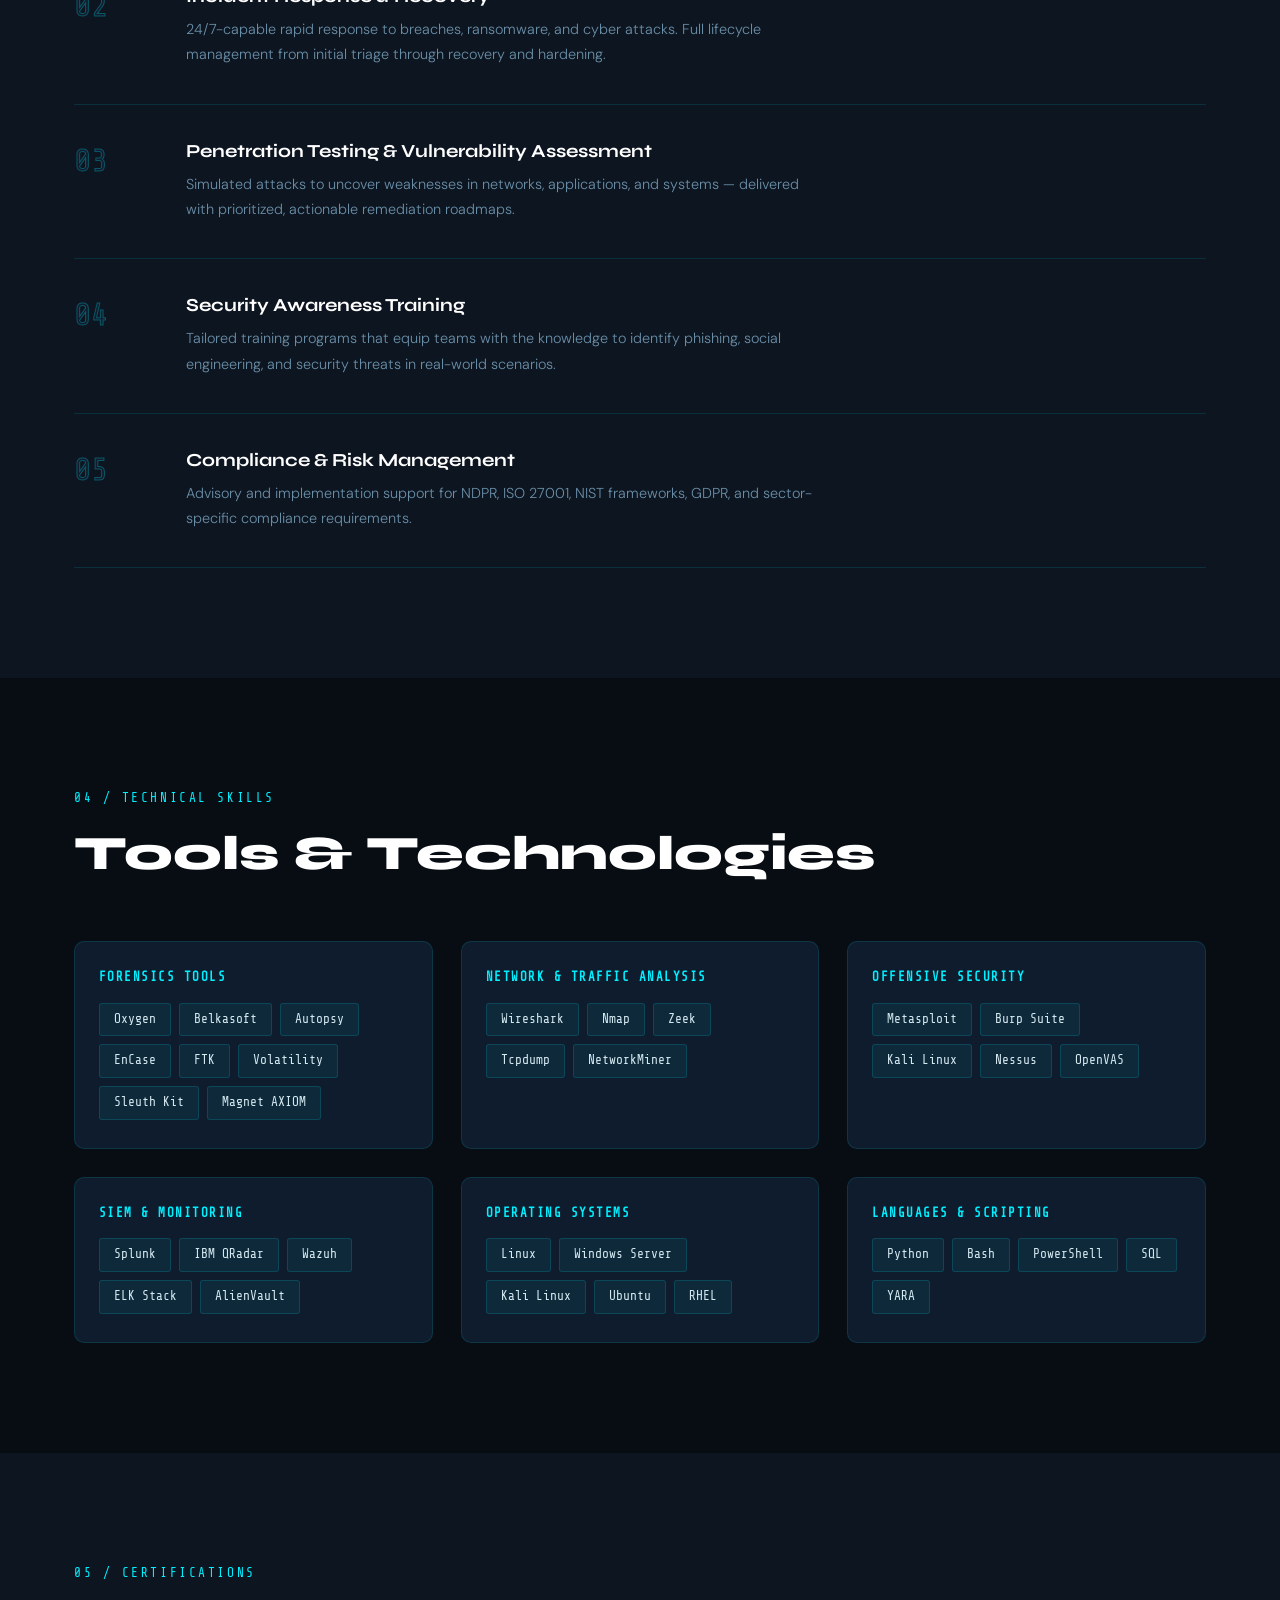
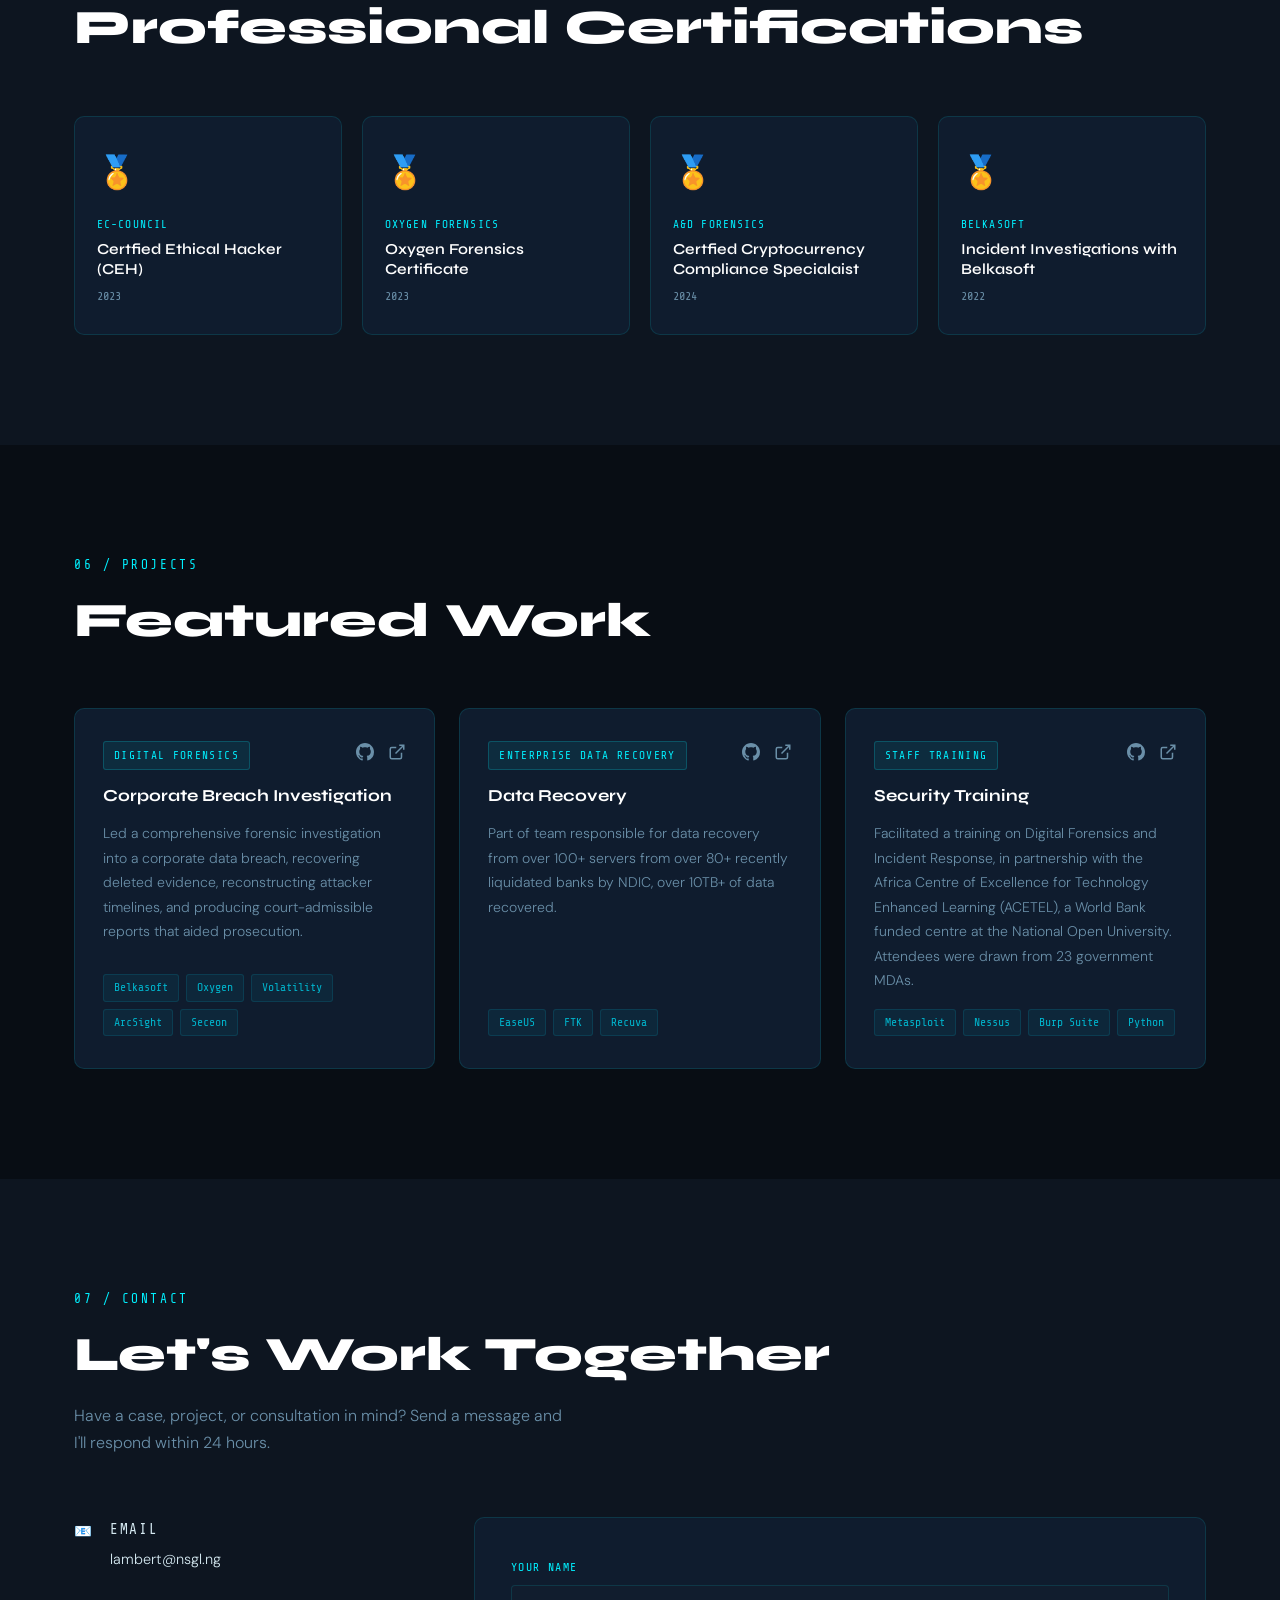
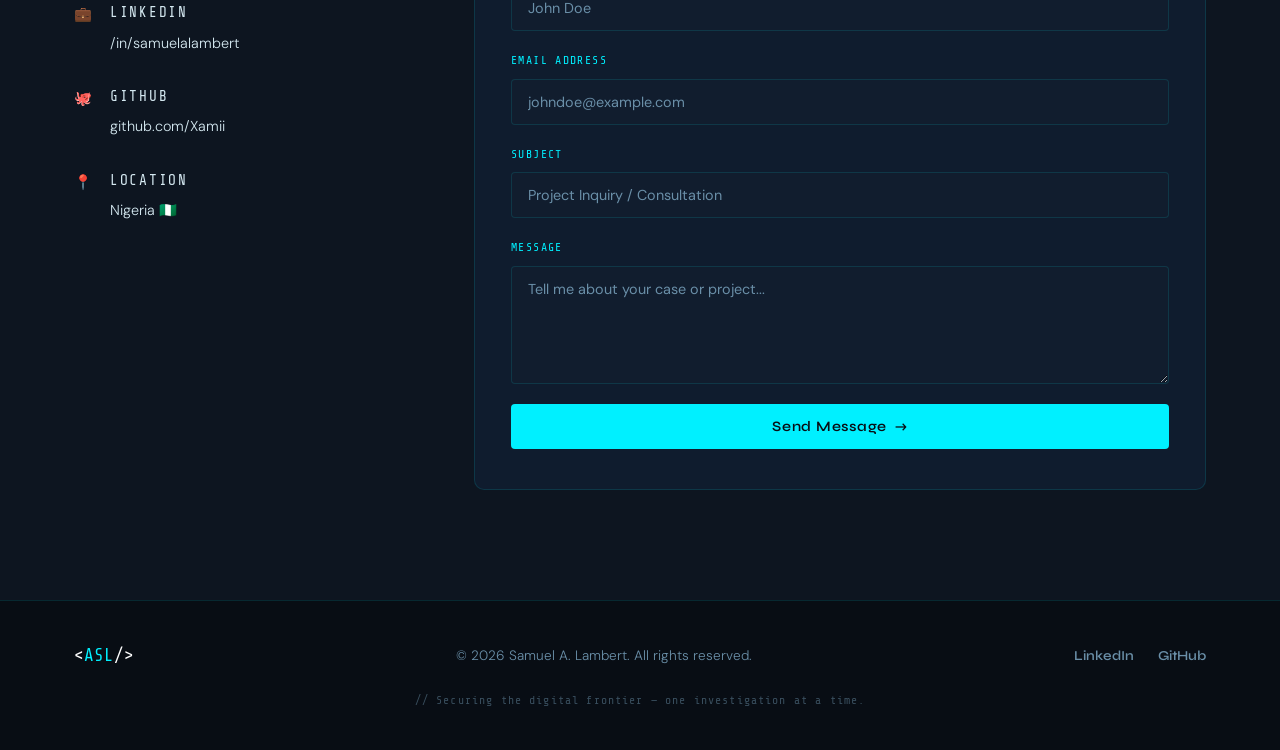
==== commit d66a4c95: "Correct title from 'Forensics' to 'Forensic'" ====
--- a/index.html
+++ b/index.html
@@ -3,7 +3,7 @@
 <head>
   <meta charset="UTF-8" />
   <meta name="viewport" content="width=device-width, initial-scale=1.0" />
-  <title> Samuel A. Lambert — Digital Forensics Investigator</title>
+  <title> Samuel A. Lambert — Digital Forensic Investigator</title>
   <link rel="stylesheet" href="style.css" />
   <link rel="preconnect" href="https://fonts.googleapis.com" />
   <link rel="preconnect" href="https://fonts.gstatic.com" crossorigin />
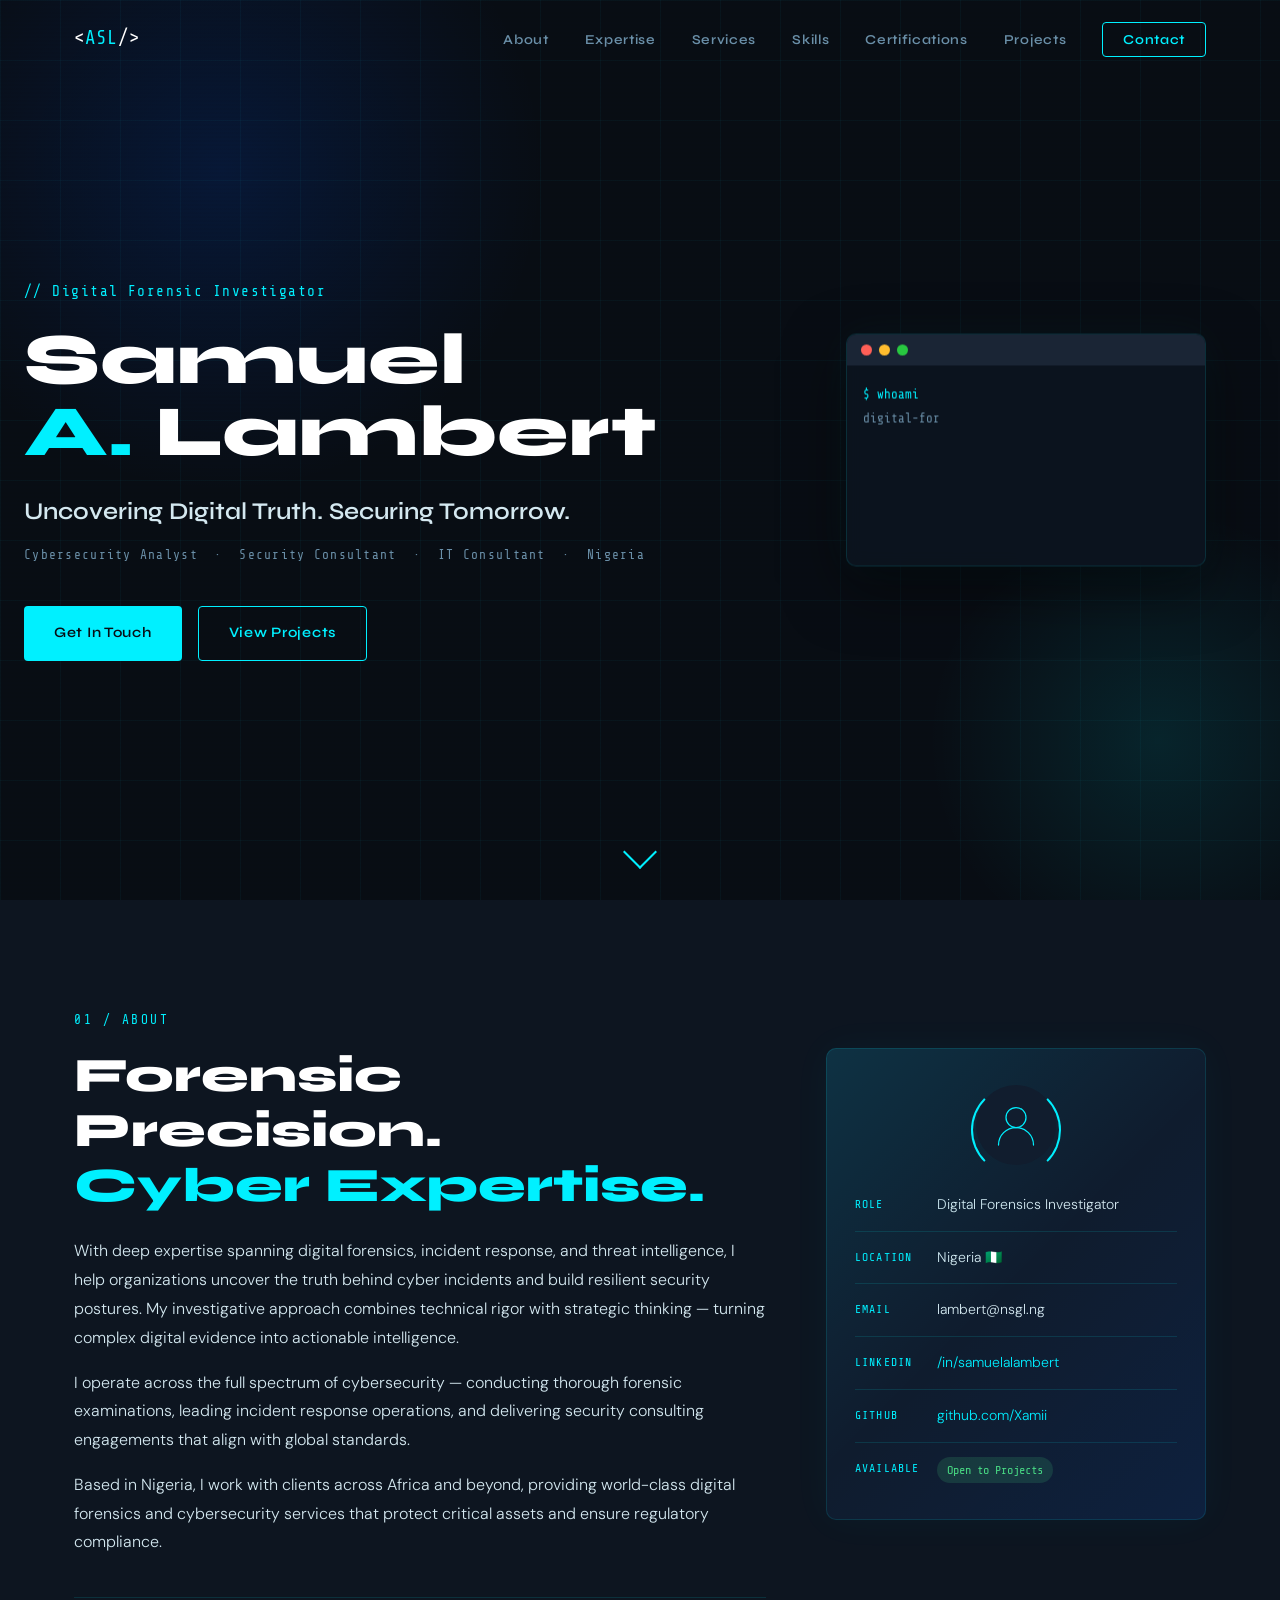
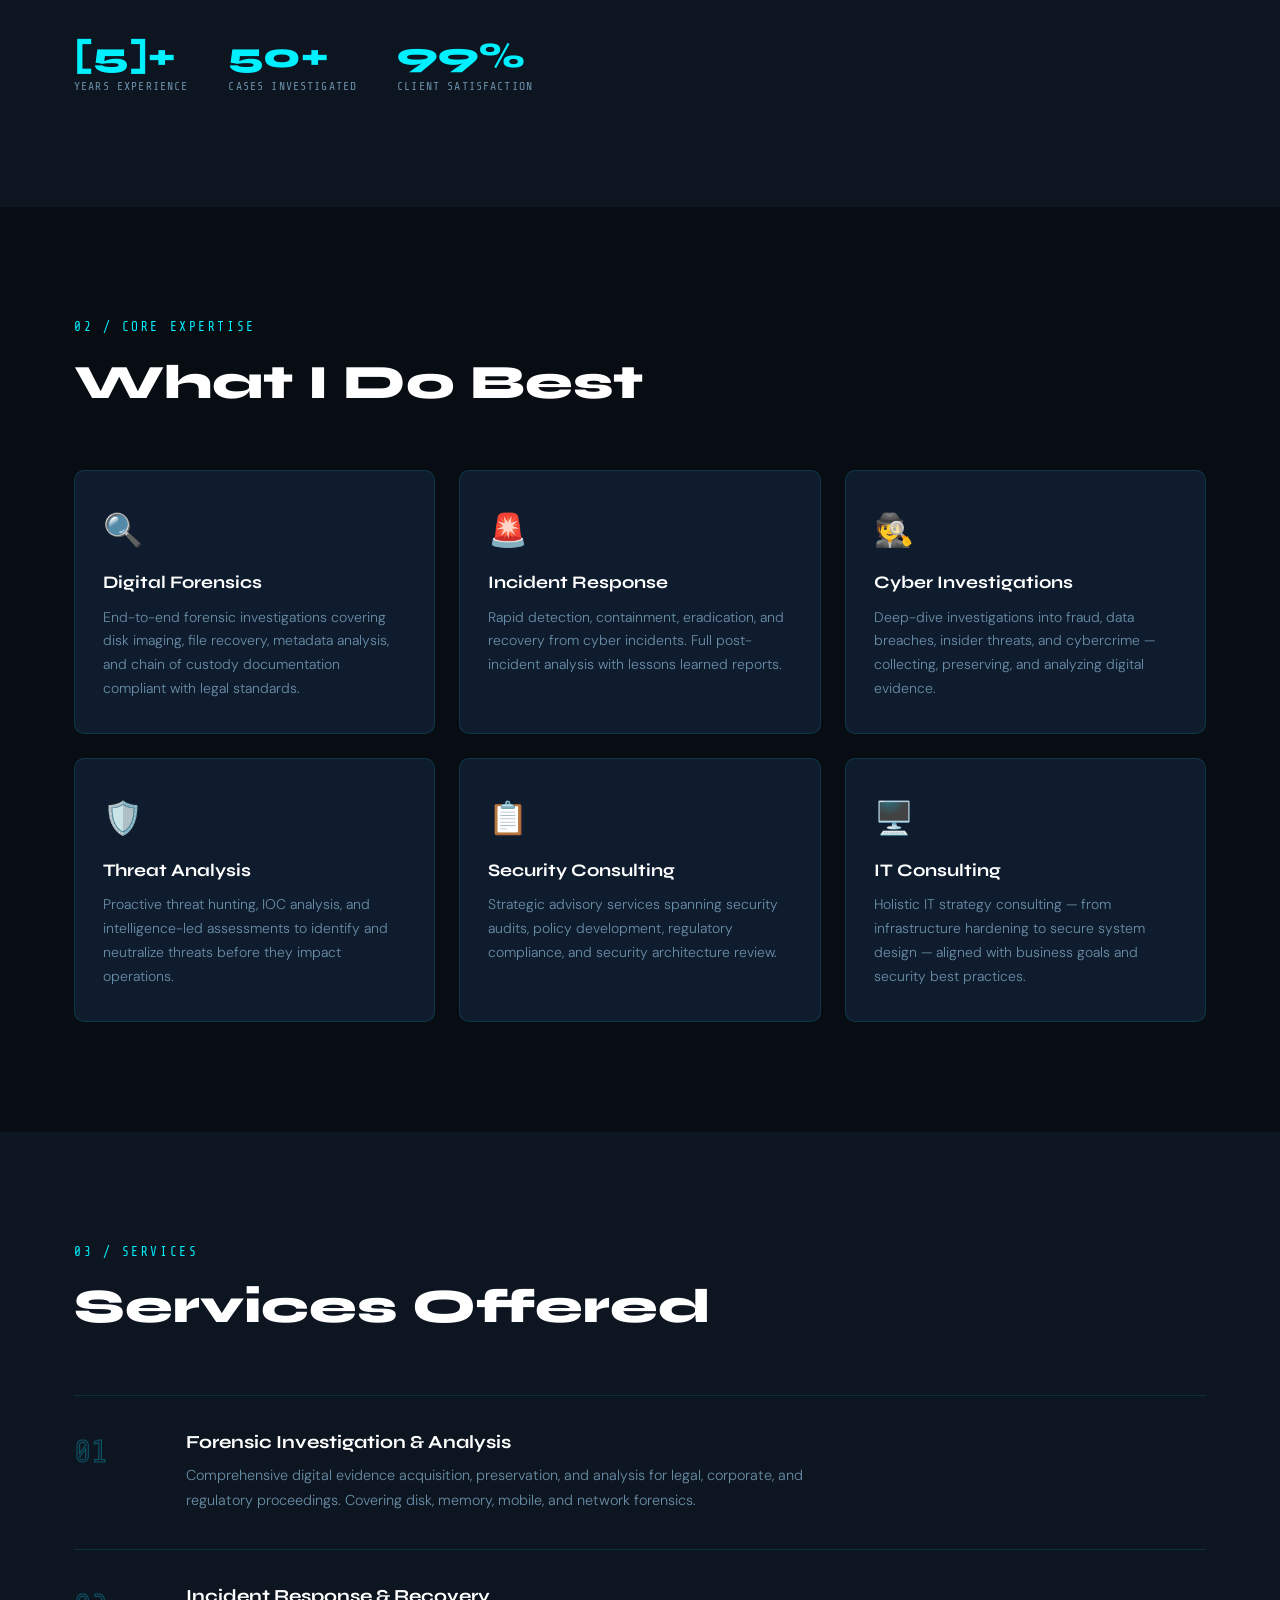
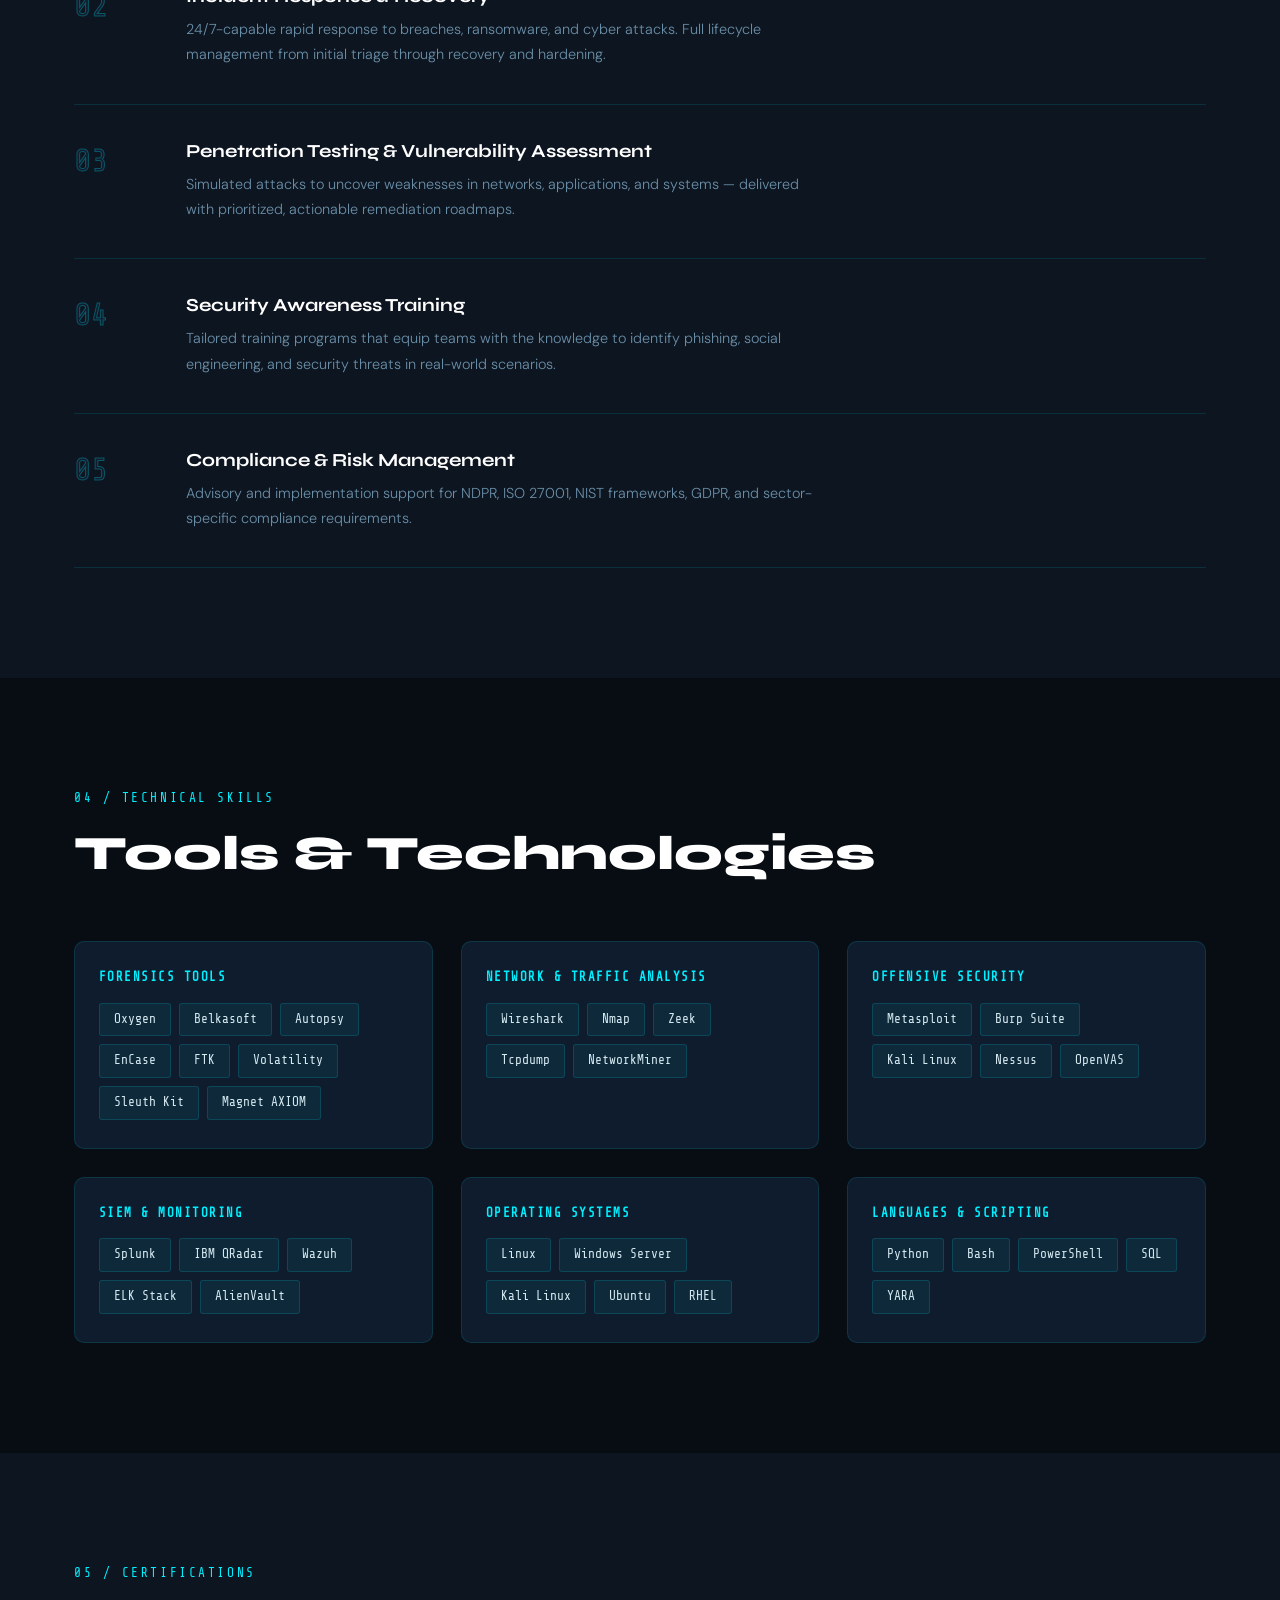
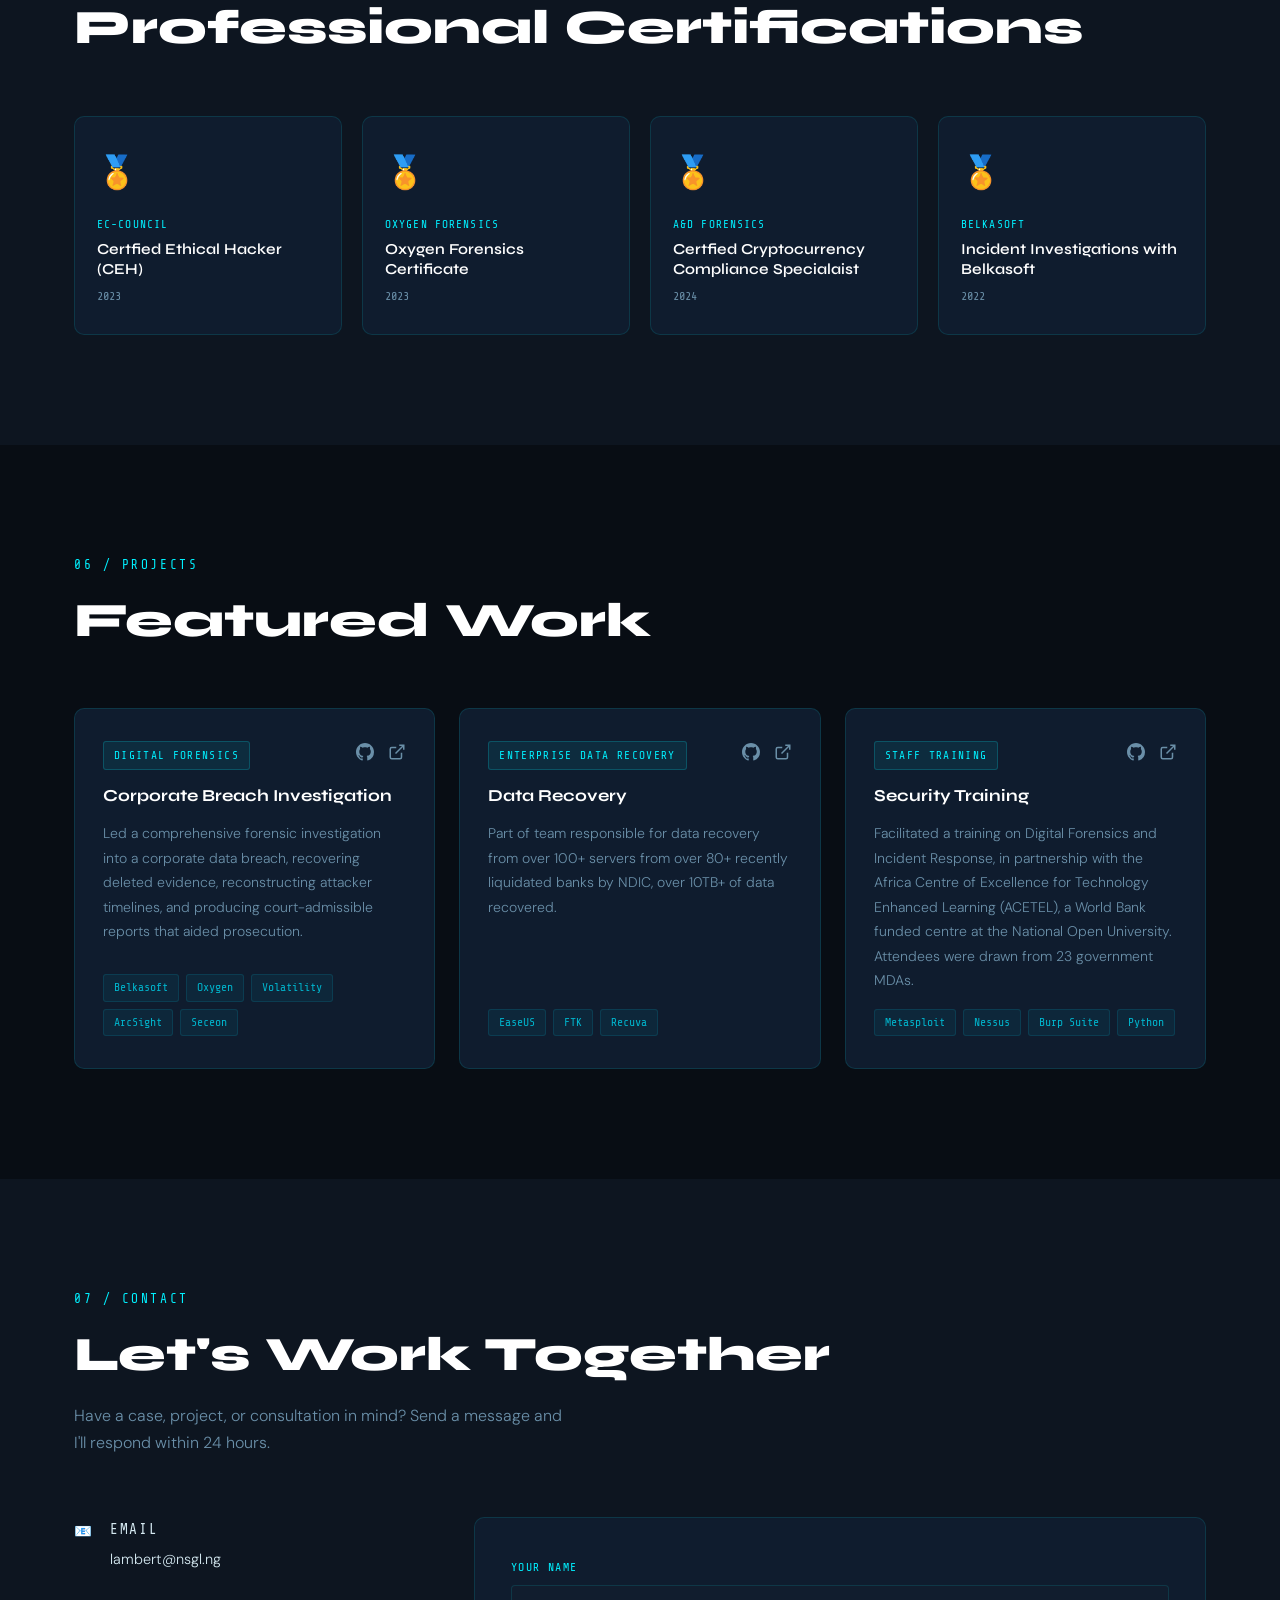
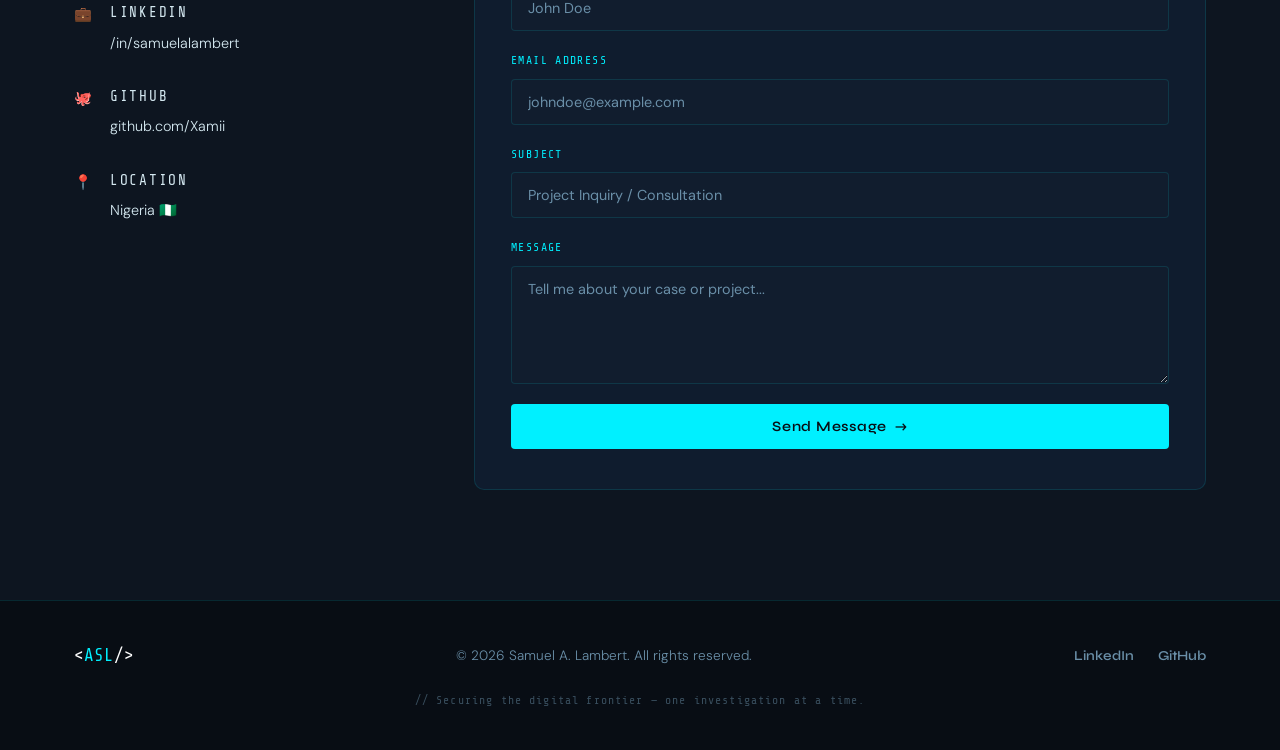
==== commit 6422a873: "Add files via upload" ====
--- a/index.html
+++ b/index.html
@@ -3,7 +3,7 @@
 <head>
   <meta charset="UTF-8" />
   <meta name="viewport" content="width=device-width, initial-scale=1.0" />
-  <title> Samuel A. Lambert — Digital Forensic Investigator</title>
+  <title> Samuel A. Lambert — Digital Forensics Investigator</title>
   <link rel="stylesheet" href="style.css" />
   <link rel="preconnect" href="https://fonts.googleapis.com" />
   <link rel="preconnect" href="https://fonts.gstatic.com" crossorigin />
@@ -41,7 +41,7 @@
       <div class="scanline"></div>
     </div>
     <div class="hero-content">
-      <p class="hero-pre fade-up">// Digital Forensics Investigator</p>
+      <p class="hero-pre fade-up">// Digital Forensic Investigator</p>
       <h1 class="hero-name fade-up">Samuel <br/><span>A.</span> Lambert</h1>
       <p class="hero-tagline fade-up">Uncovering Digital Truth. Securing Tomorrow.</p>
       <p class="hero-sub fade-up">Cybersecurity Analyst &nbsp;·&nbsp; Security Consultant &nbsp;·&nbsp; IT Consultant &nbsp;·&nbsp; Nigeria</p>
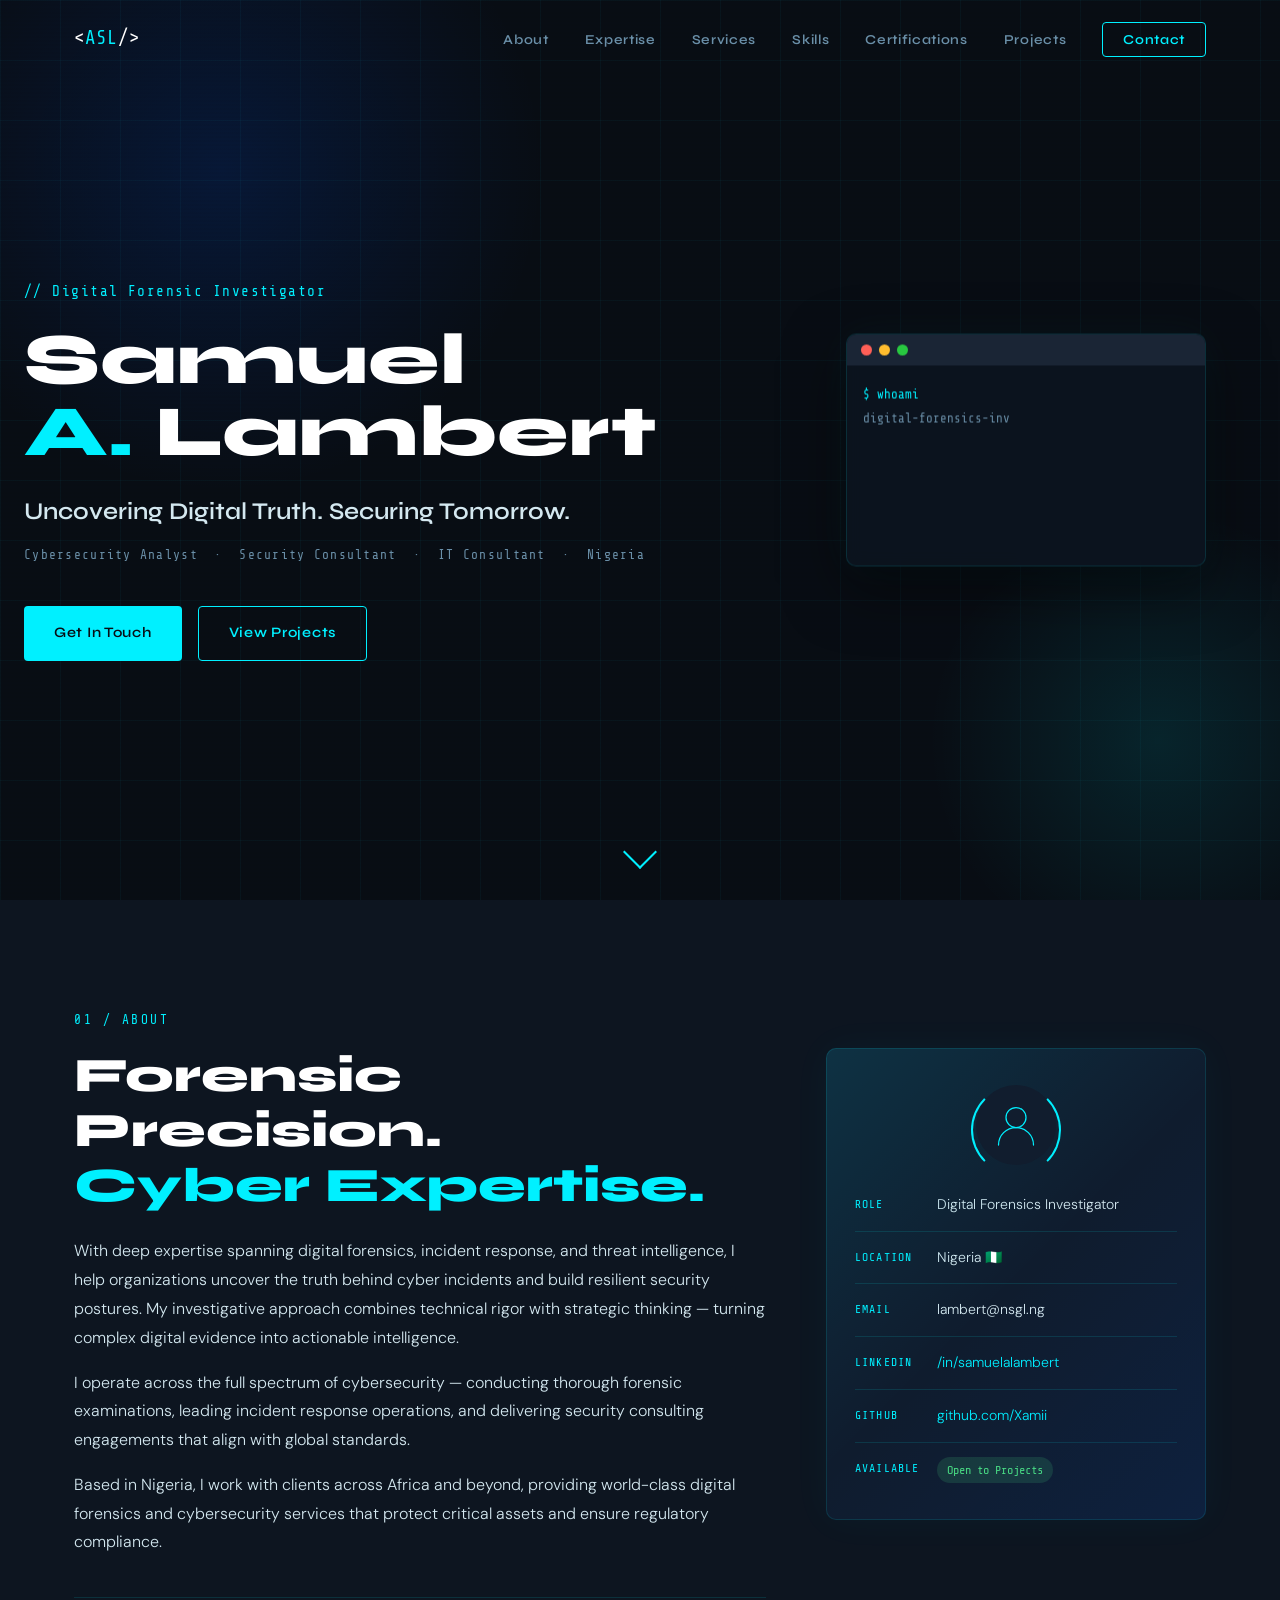
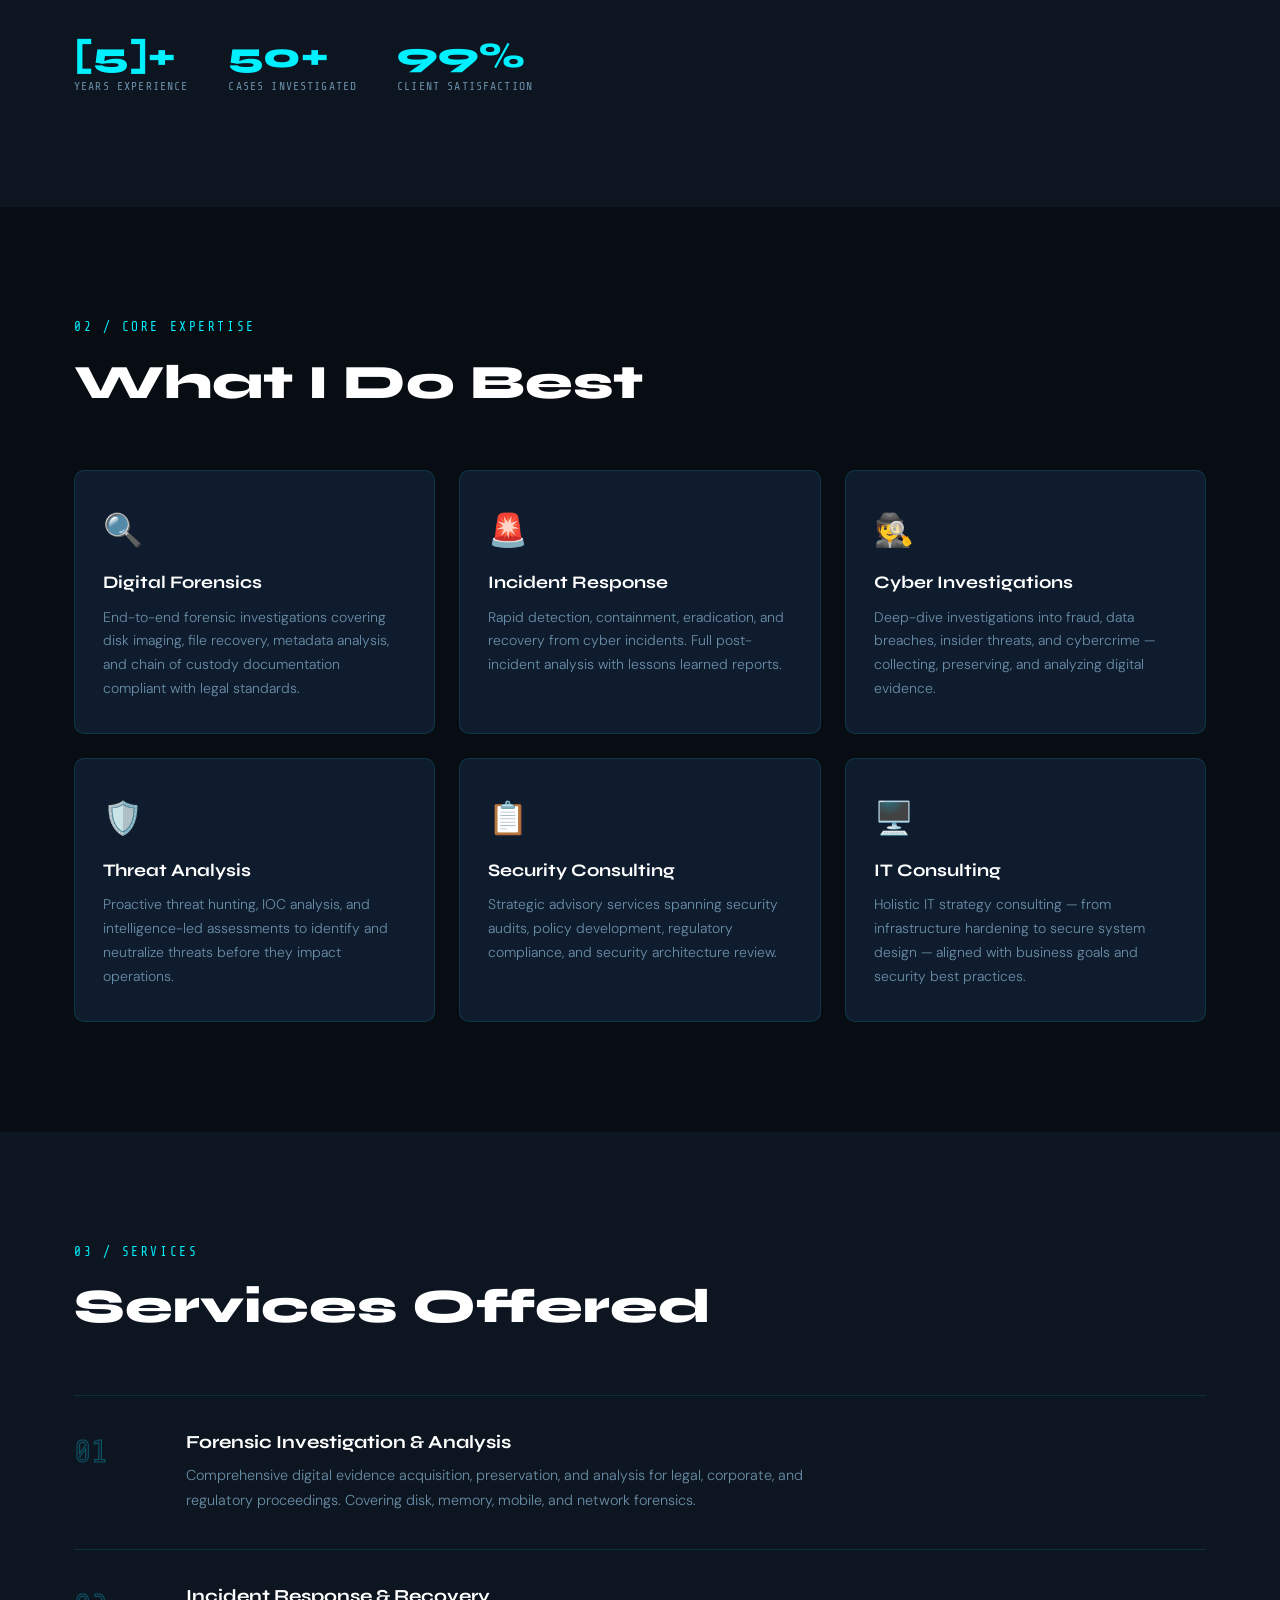
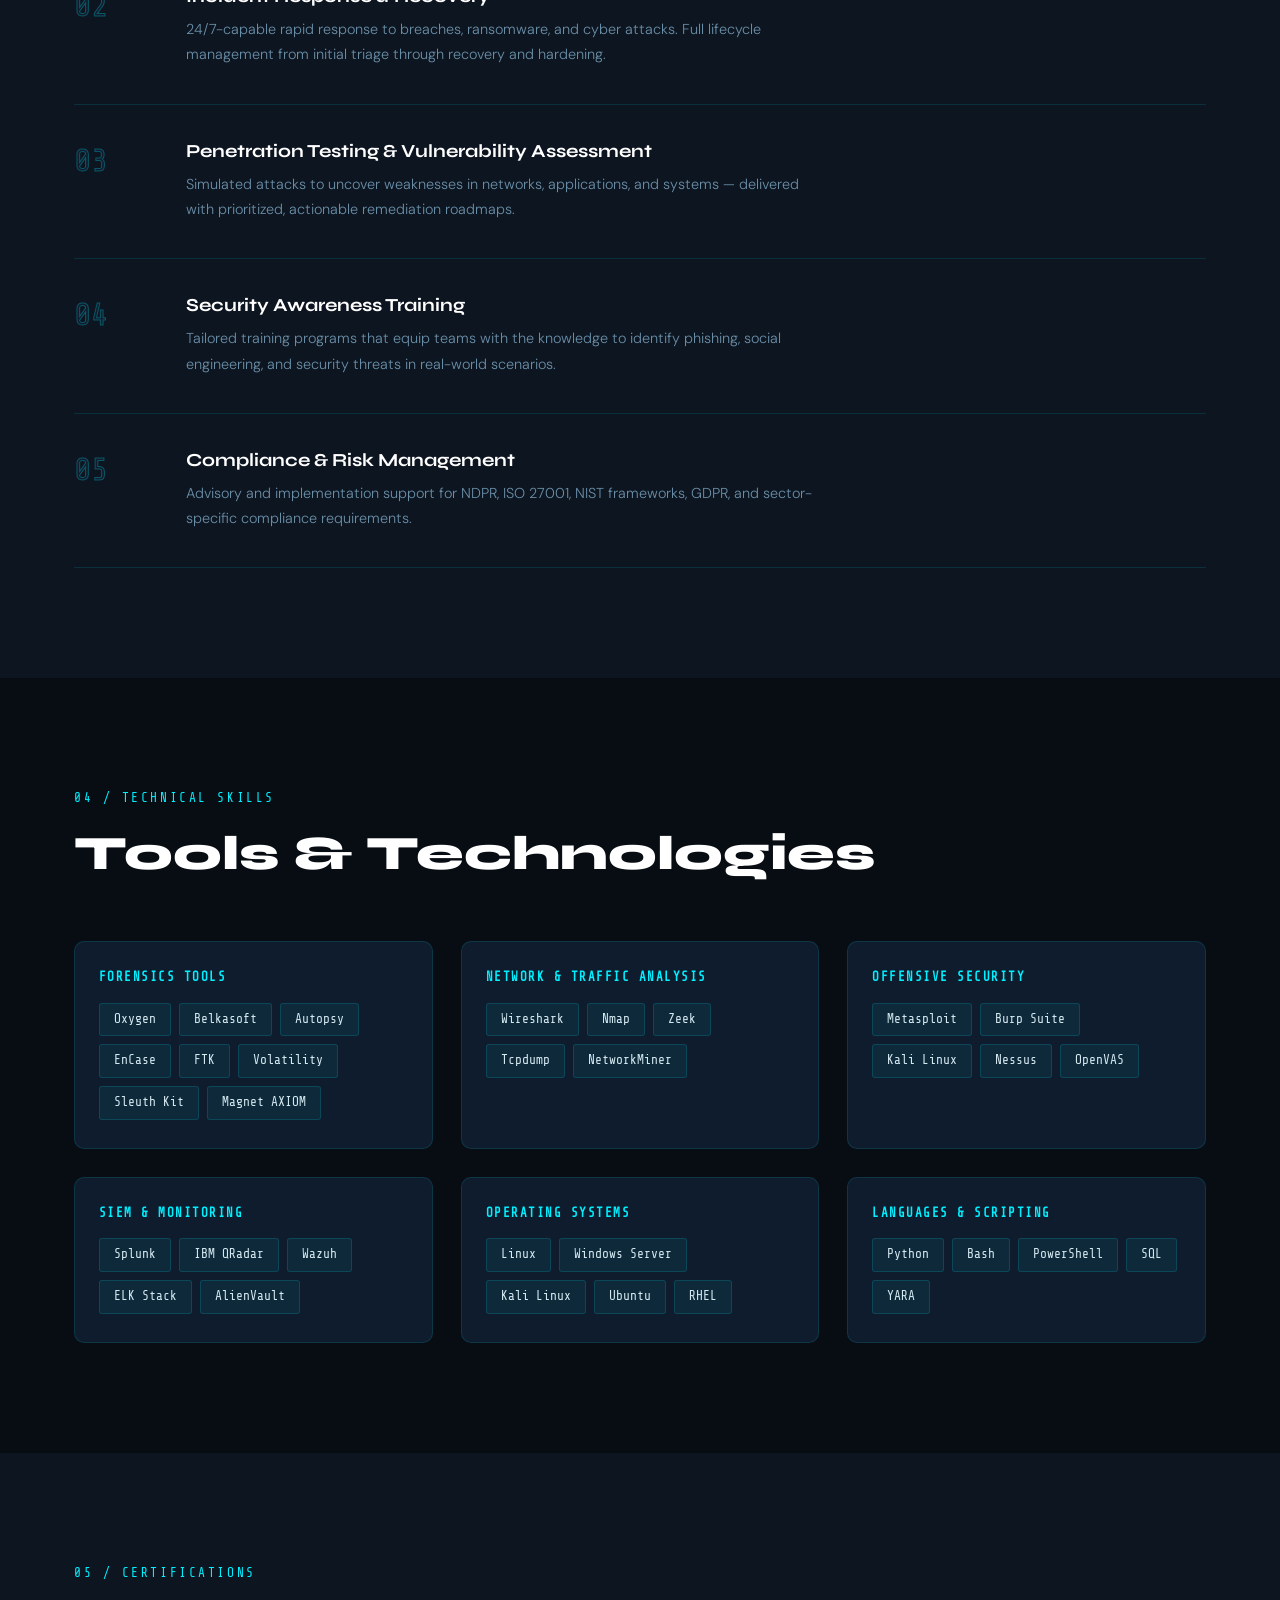
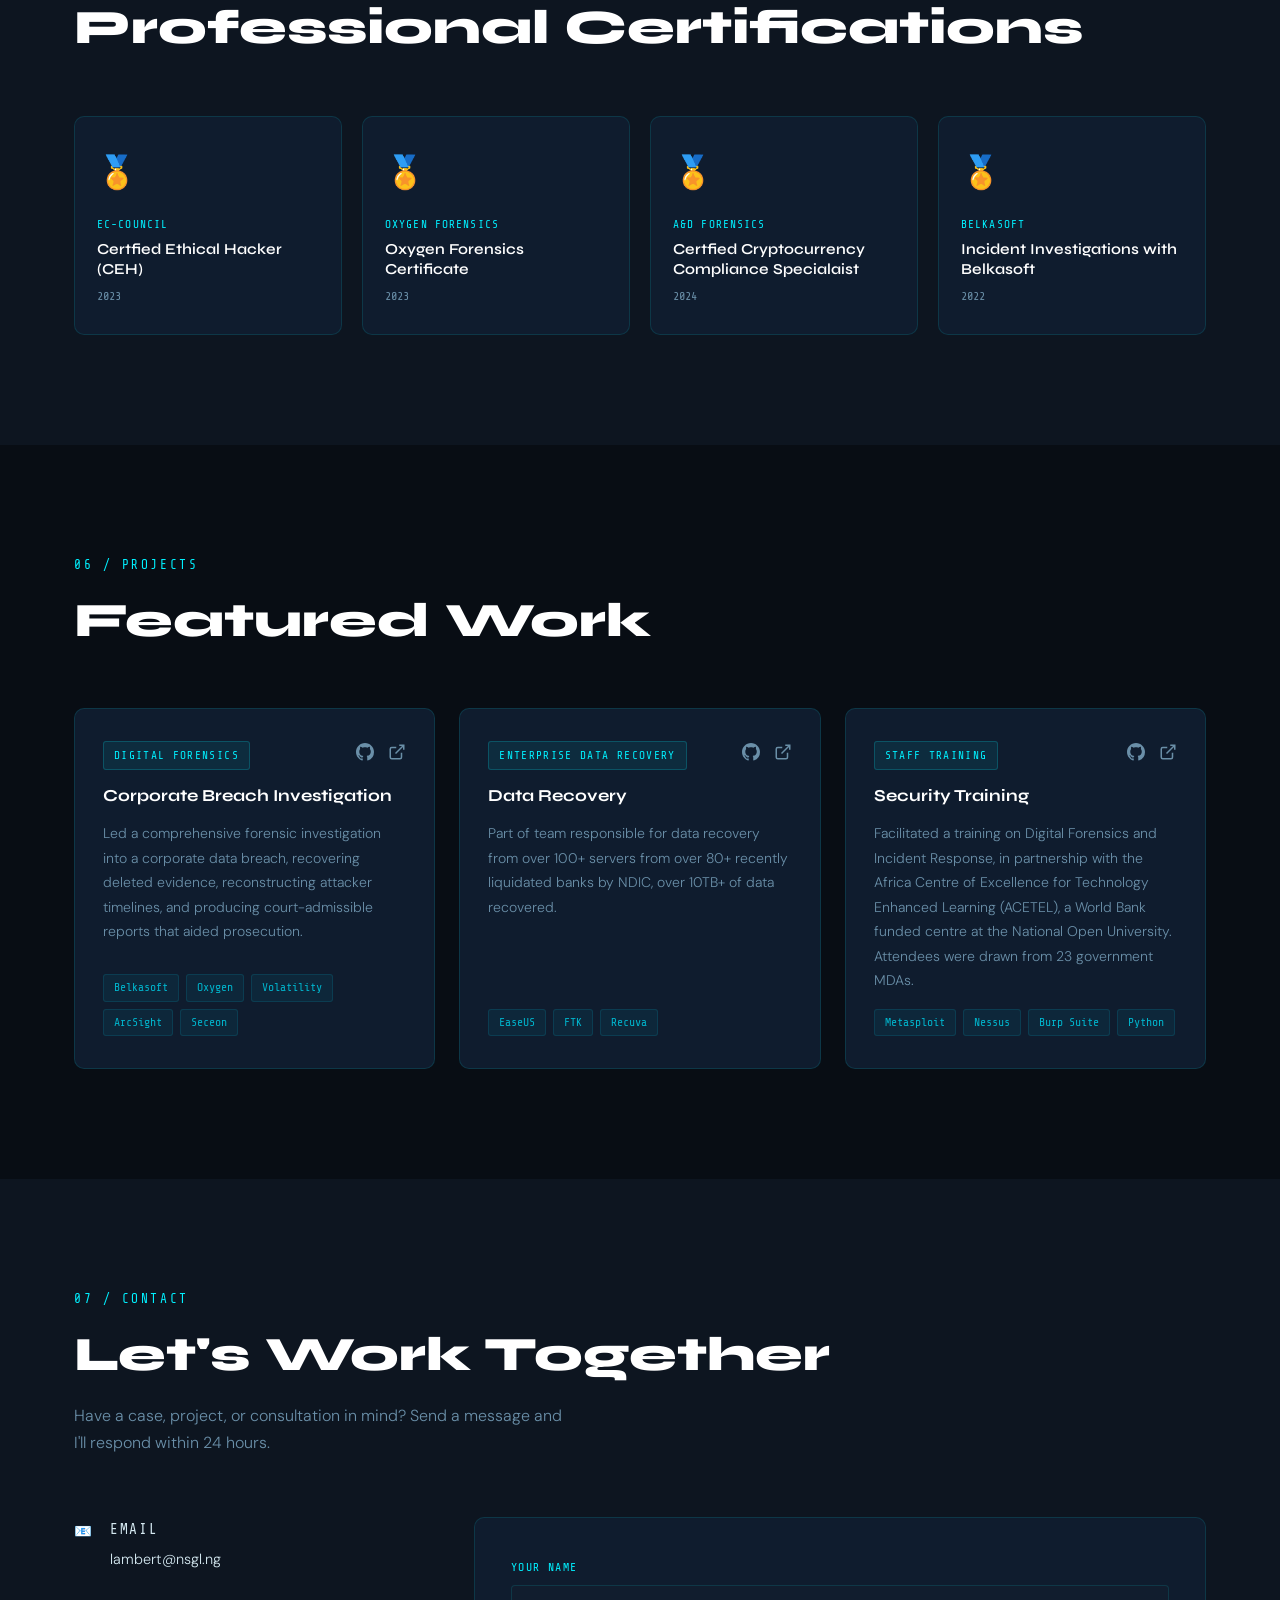
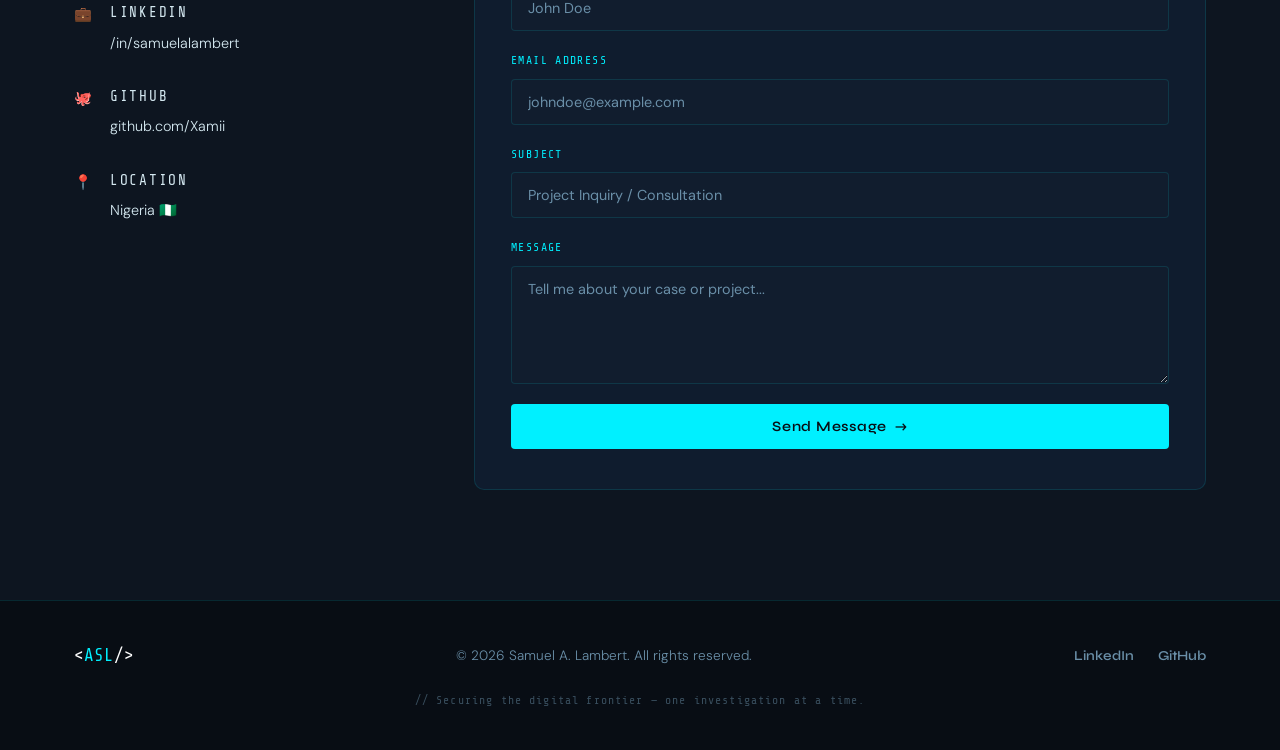
==== commit cf976abc: "Add files via upload" ====
--- a/index.html
+++ b/index.html
@@ -3,7 +3,7 @@
 <head>
   <meta charset="UTF-8" />
   <meta name="viewport" content="width=device-width, initial-scale=1.0" />
-  <title> Samuel A. Lambert — Digital Forensics Investigator</title>
+  <title> Samuel A. Lambert — Digital Forensic Investigator</title>
   <link rel="stylesheet" href="style.css" />
   <link rel="preconnect" href="https://fonts.googleapis.com" />
   <link rel="preconnect" href="https://fonts.gstatic.com" crossorigin />
